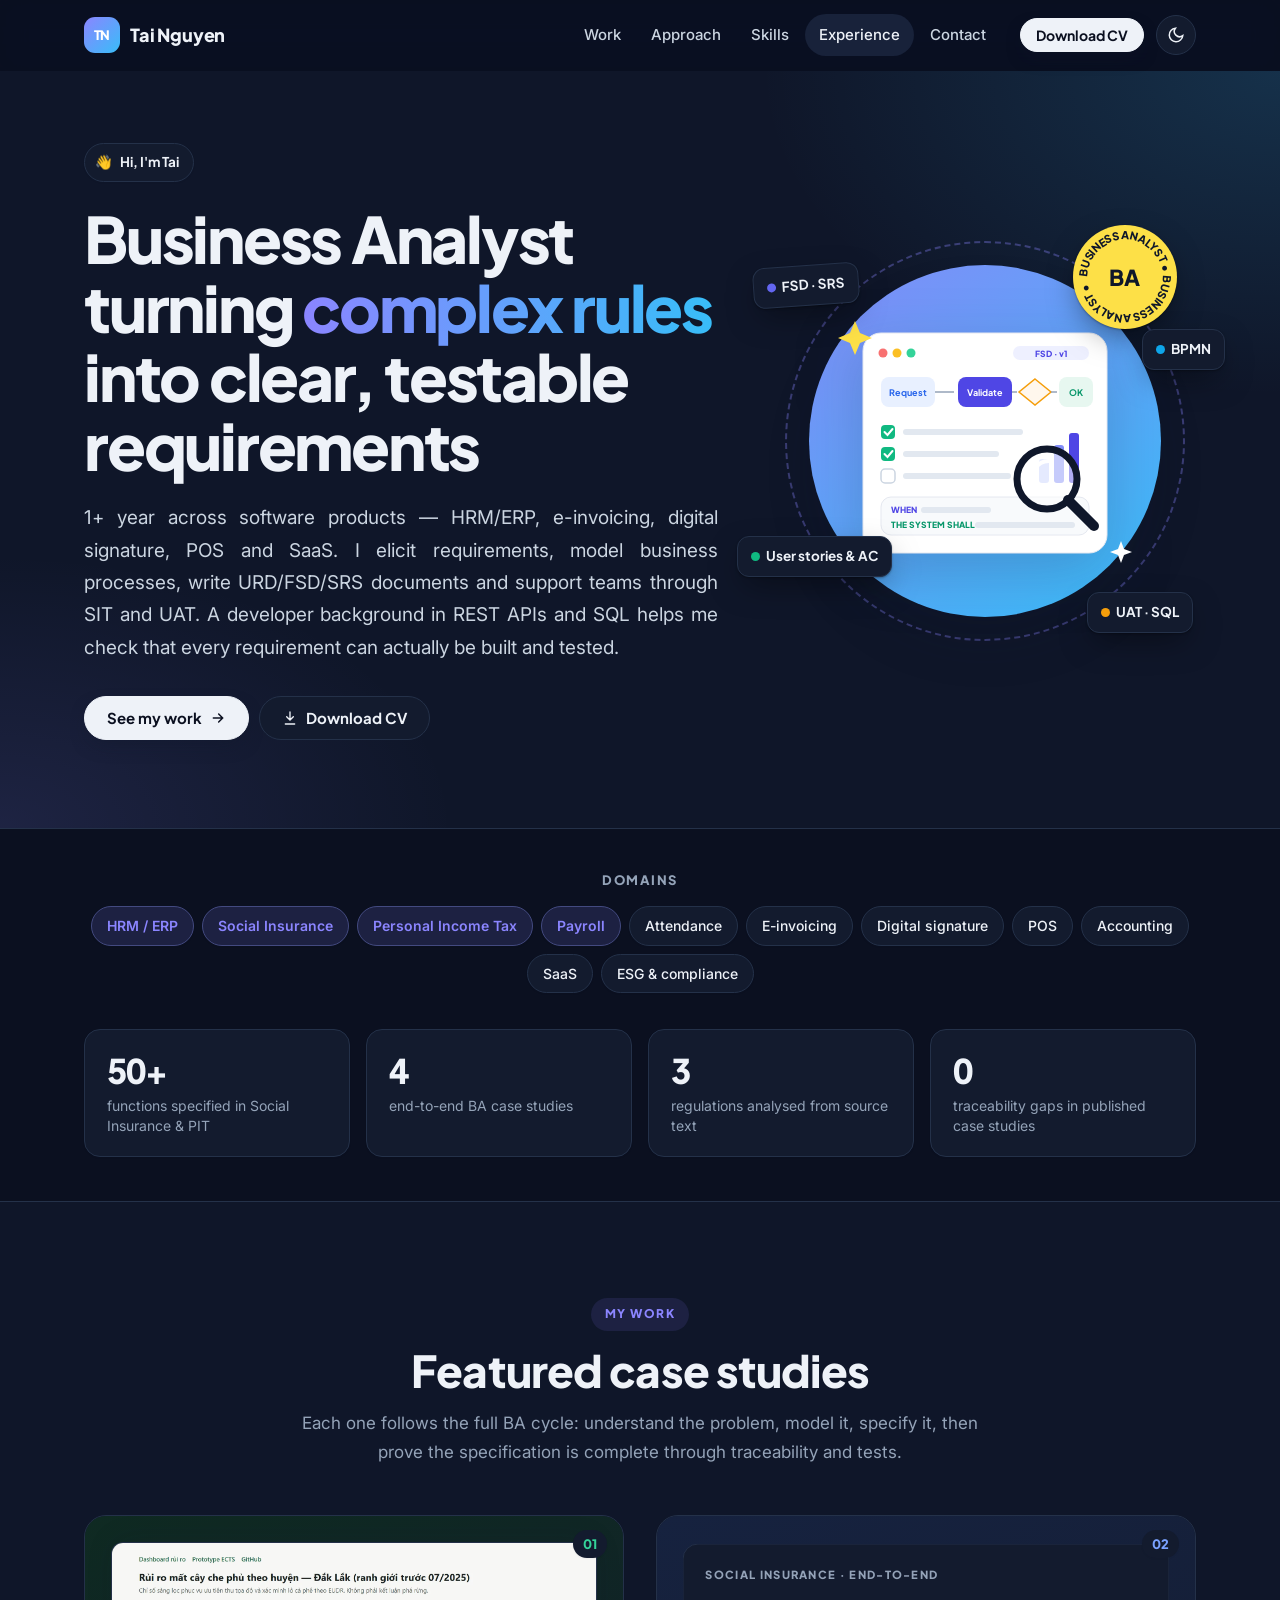
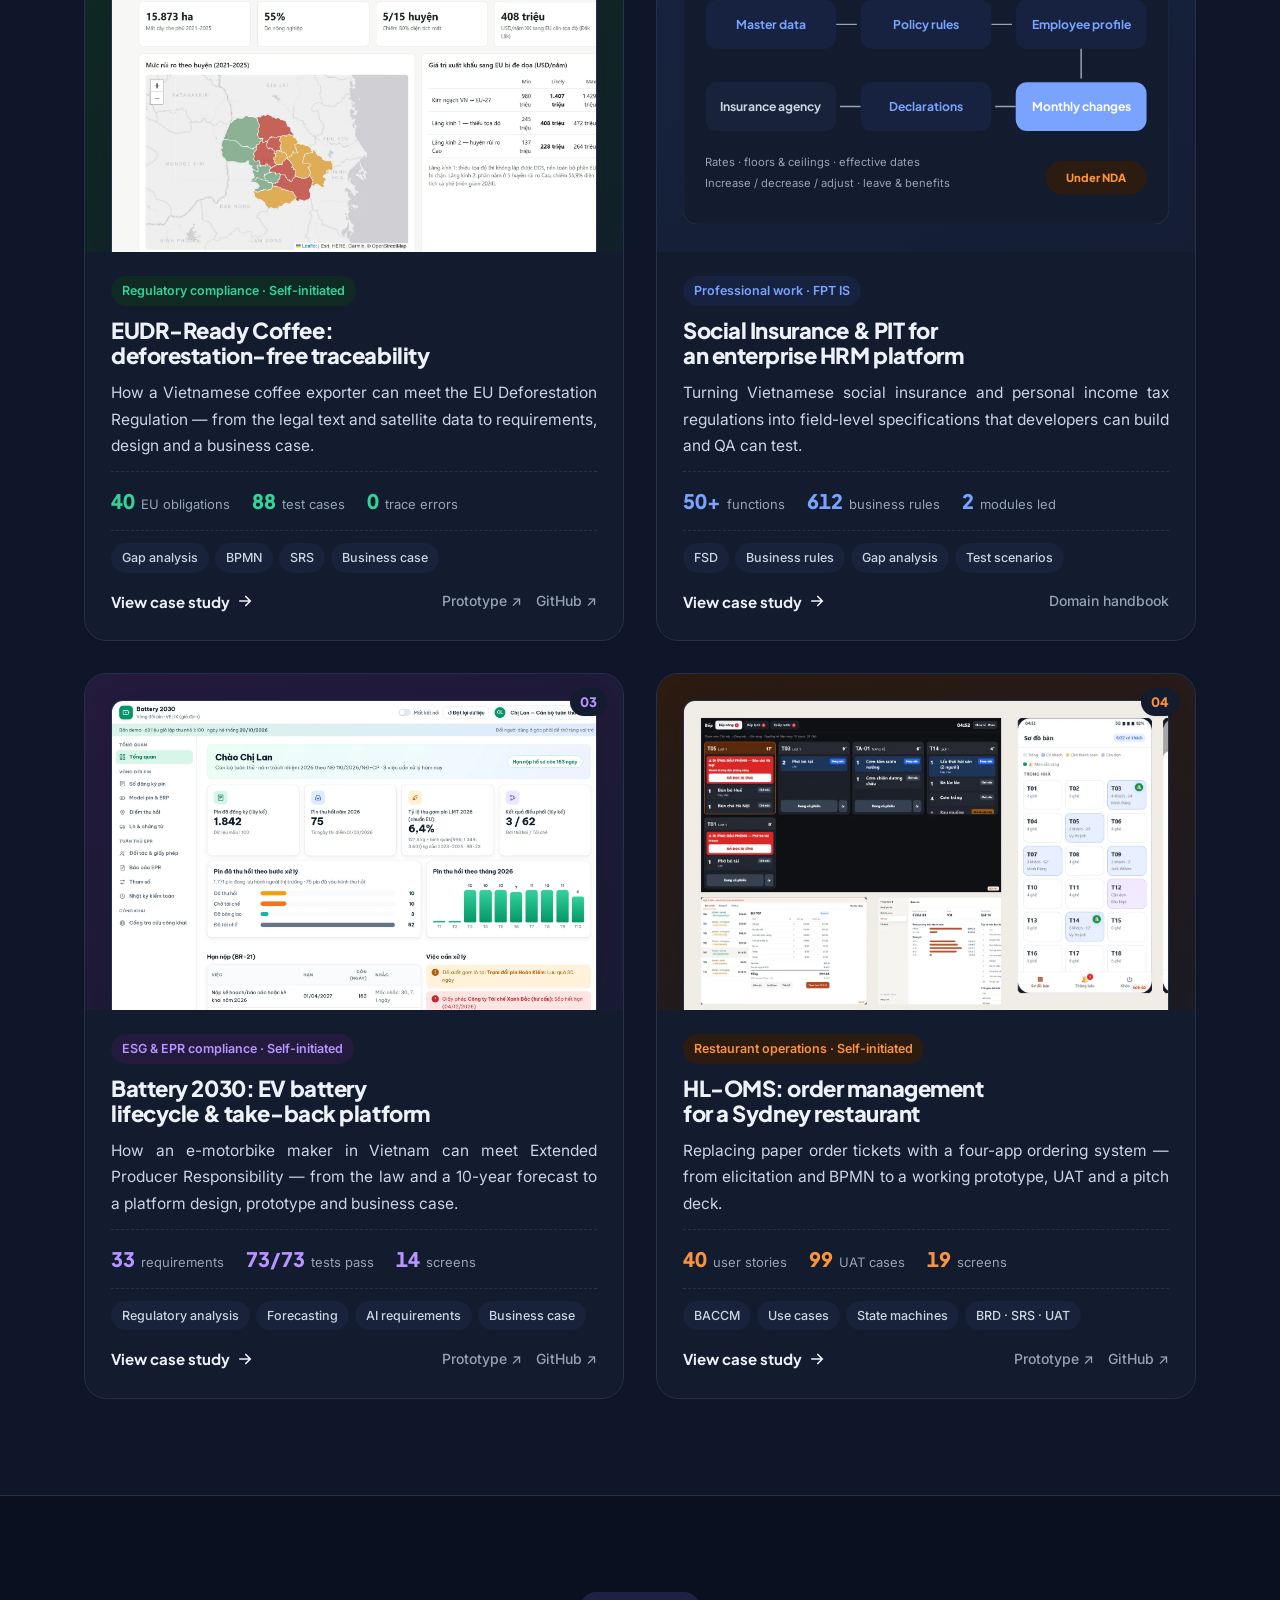
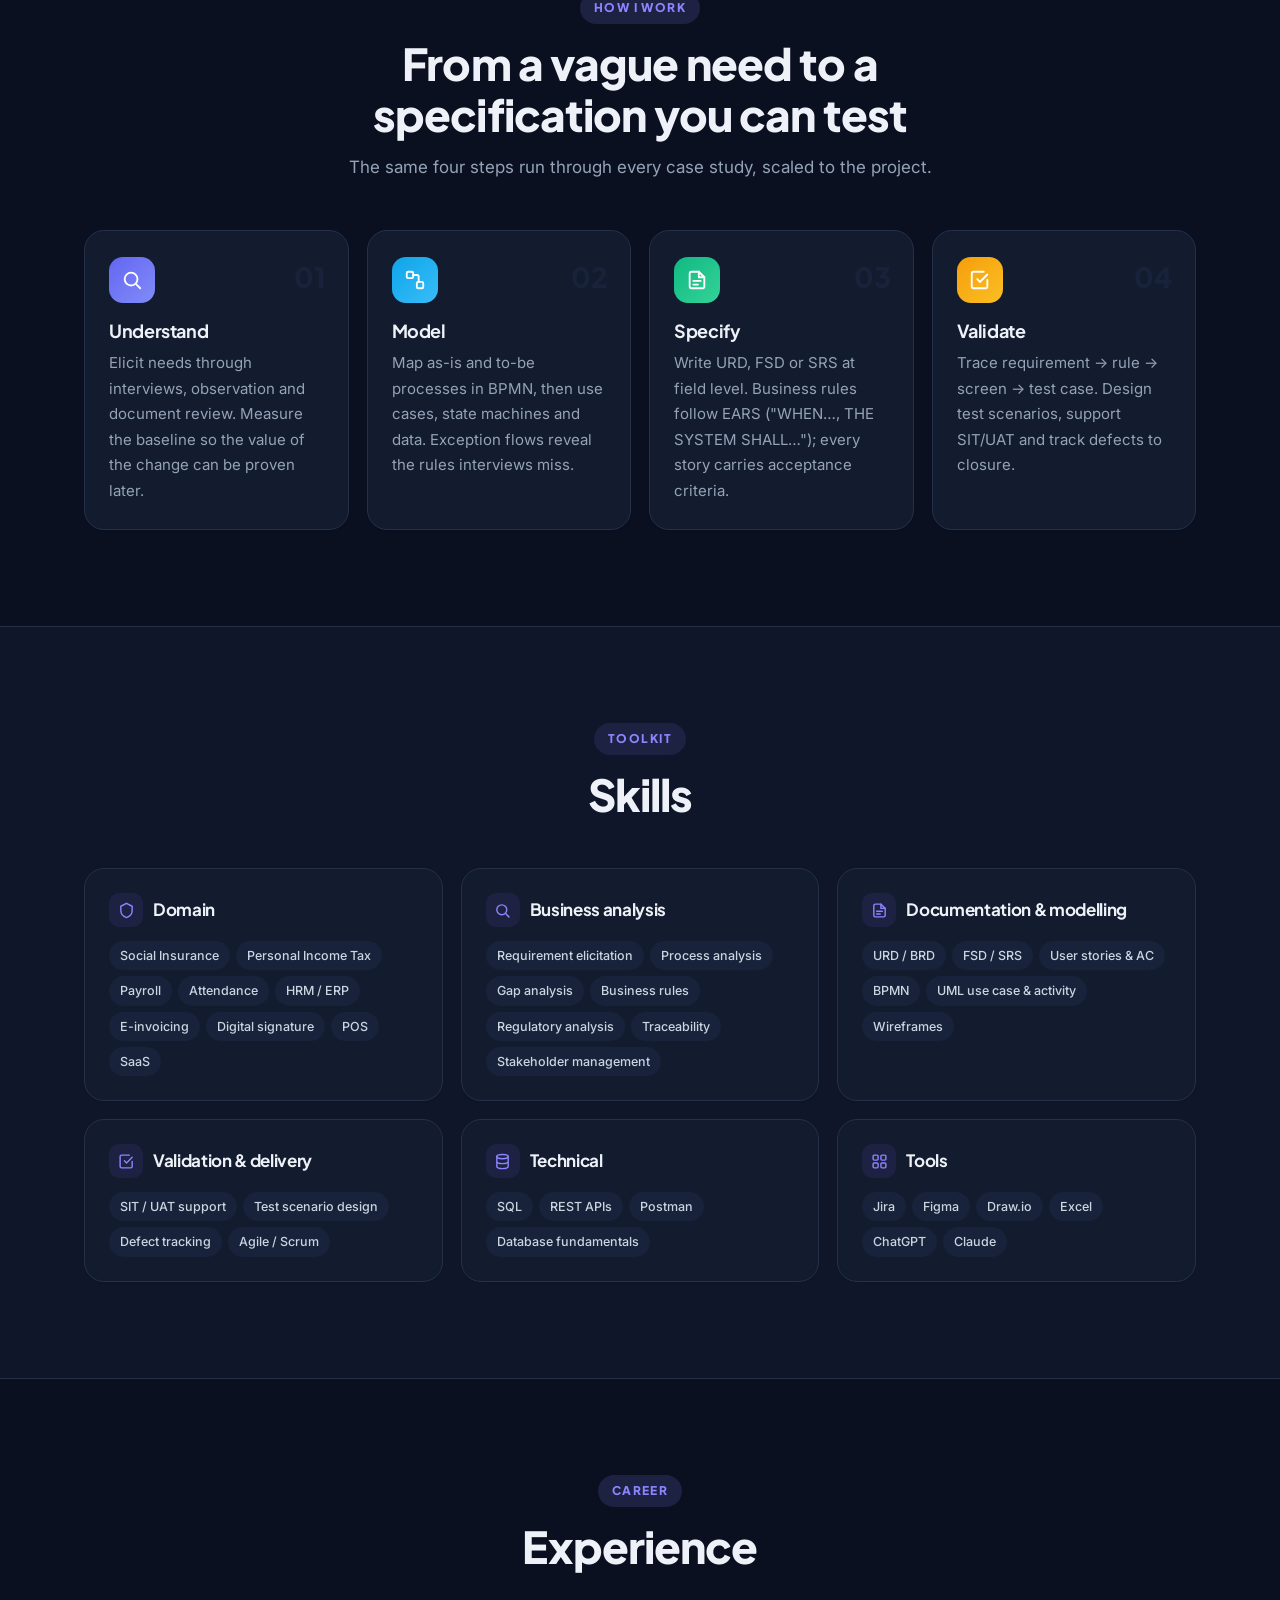
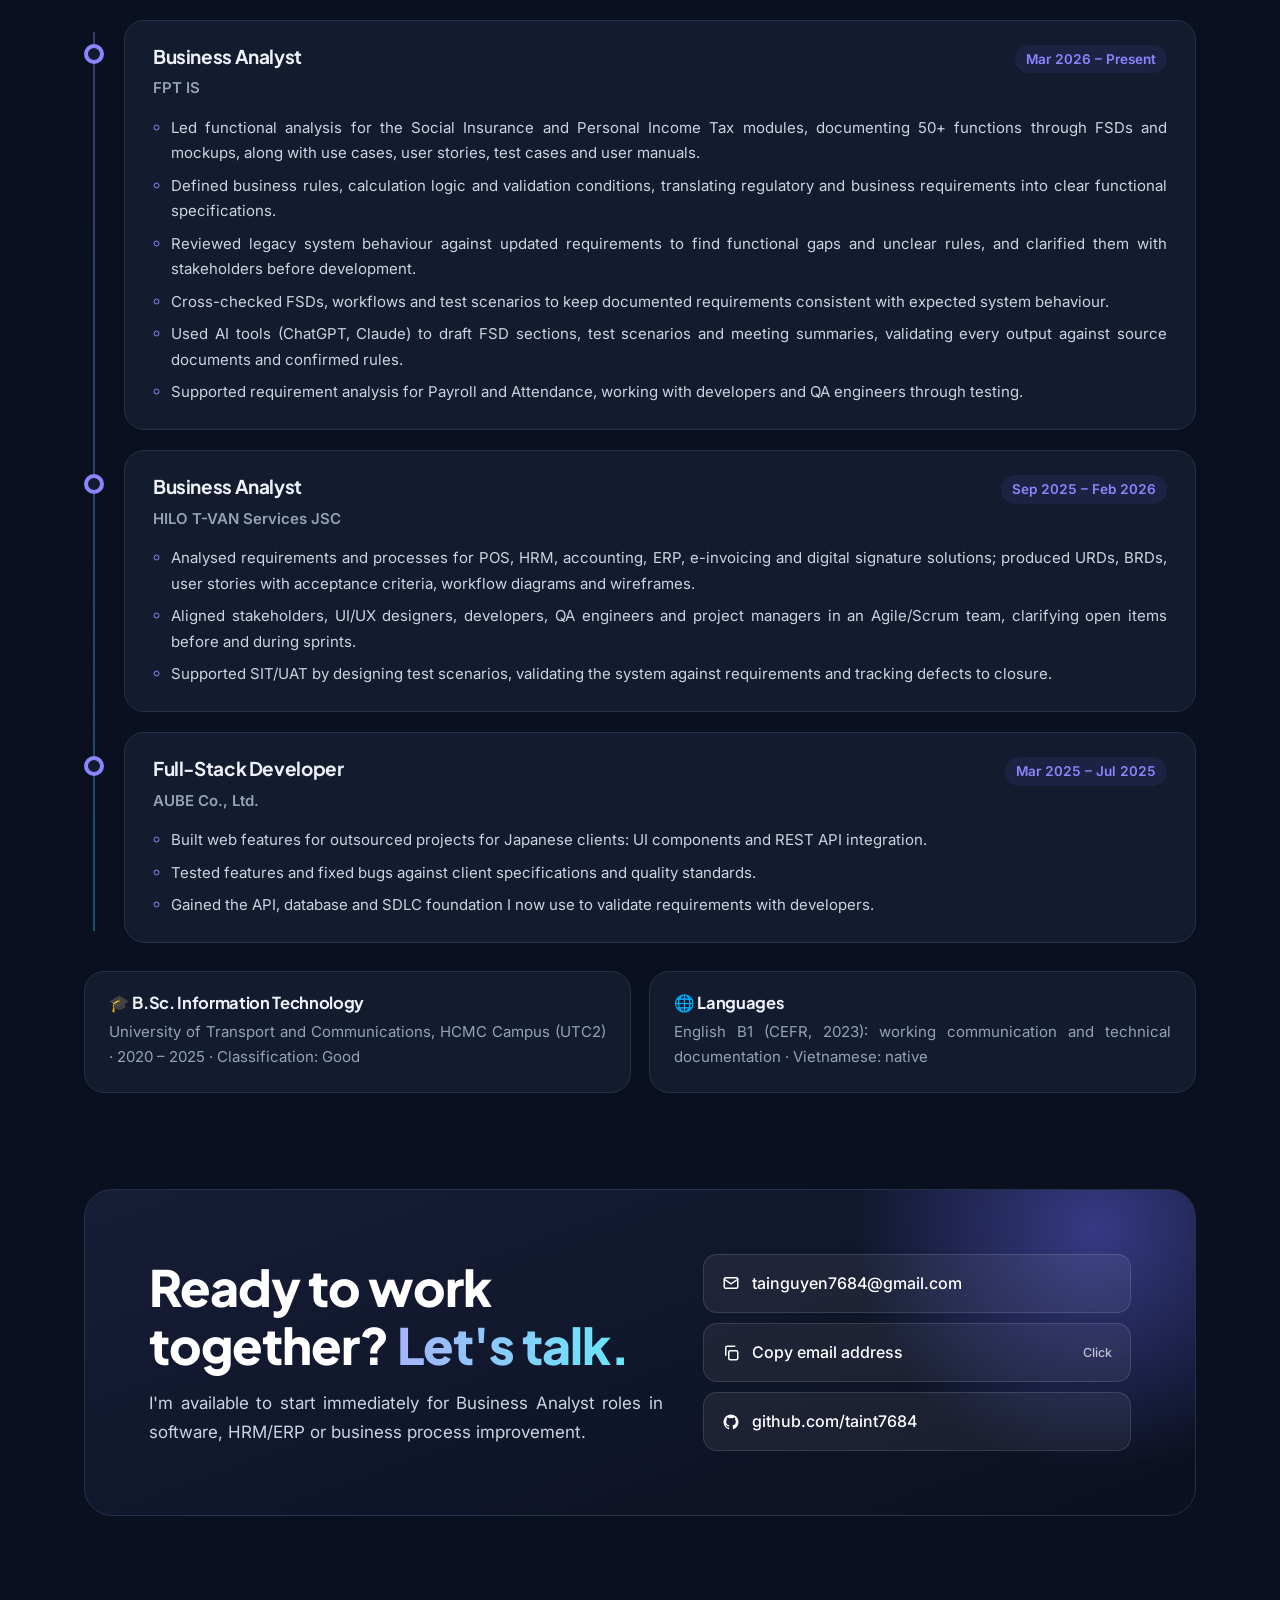
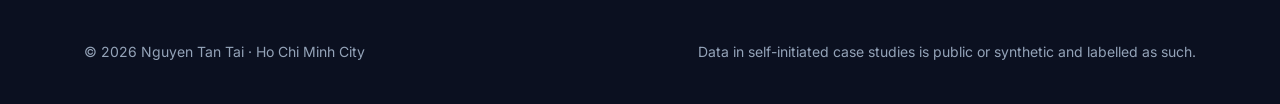
==== index.html @ 6f69112a "Mac dinh giao dien toi; huy hieu xoay bo chu HRM/ERP Co-Authored-By: Claude Opus 5.5 <noreply@anthro" ====
<!doctype html>
<html lang="en" data-theme="dark">
<head>
  <meta charset="utf-8">
  <meta name="viewport" content="width=device-width, initial-scale=1">
  <!-- EDIT: page title and description (shown in Google and link previews) -->
  <title>Nguyen Tan Tai — Business Analyst</title>
  <meta name="description" content="Business Analyst in HRM/ERP, e-invoicing, POS and SaaS. Case studies in requirements, process modelling, specifications and traceability.">
  <meta property="og:title" content="Nguyen Tan Tai — Business Analyst">
  <meta property="og:description" content="Case studies: EUDR coffee traceability, Social Insurance & PIT, EV battery EPR platform, restaurant ordering system.">
  <meta property="og:image" content="assets/img/eudr-cover.webp">
  <link rel="preconnect" href="https://fonts.googleapis.com">
  <link rel="preconnect" href="https://fonts.gstatic.com" crossorigin>
  <link rel="stylesheet" href="https://fonts.googleapis.com/css2?family=Inter:wght@400;500;600;700&family=Plus+Jakarta+Sans:wght@600;700;800&family=JetBrains+Mono:wght@500;600&display=swap">
  <link rel="stylesheet" href="assets/style.css">
  <link rel="icon" href="data:image/svg+xml,%3Csvg xmlns='http://www.w3.org/2000/svg' viewBox='0 0 32 32'%3E%3Crect width='32' height='32' rx='9' fill='%234f46e5'/%3E%3Ctext x='16' y='21' font-family='Arial' font-size='13' font-weight='700' fill='white' text-anchor='middle'%3ETN%3C/text%3E%3C/svg%3E">
  <script>try{var t=localStorage.getItem("theme");if(t)document.documentElement.setAttribute("data-theme",t)}catch(e){}</script>
</head>
<body>
<a class="skip" href="#main">Skip to content</a>

<header class="site-header">
  <nav class="container nav" aria-label="Main">
    <a class="brand" href="#top"><span class="brand-mark">TN</span><span>Tai Nguyen</span></a>
    <ul class="nav-links">
      <li><a href="#work">Work</a></li>
      <li><a href="#approach">Approach</a></li>
      <li><a href="#skills">Skills</a></li>
      <li><a href="#experience">Experience</a></li>
      <li><a href="#contact">Contact</a></li>
    </ul>
    <a class="btn btn-primary btn-sm nav-cta" href="assets/cv/Nguyen-Tan-Tai-CV.pdf" download>Download CV</a>
    <button class="icon-btn theme-btn" type="button" aria-label="Toggle dark mode">
      <svg class="sun" viewBox="0 0 24 24" fill="none" stroke="currentColor" stroke-width="2" stroke-linecap="round"><circle cx="12" cy="12" r="4"/><path d="M12 2v2M12 20v2M4.9 4.9l1.4 1.4M17.7 17.7l1.4 1.4M2 12h2M20 12h2M4.9 19.1l1.4-1.4M17.7 6.3l1.4-1.4"/></svg>
      <svg class="moon" viewBox="0 0 24 24" fill="none" stroke="currentColor" stroke-width="2" stroke-linecap="round"><path d="M21 12.8A9 9 0 1 1 11.2 3a7 7 0 0 0 9.8 9.8z"/></svg>
    </button>
    <button class="icon-btn menu-btn" type="button" aria-label="Open menu" aria-expanded="false">
      <svg viewBox="0 0 24 24" fill="none" stroke="currentColor" stroke-width="2" stroke-linecap="round"><path d="M4 7h16M4 12h16M4 17h16"/></svg>
    </button>
  </nav>
</header>

<main id="main">

<!-- =========================== HERO =========================== -->
<section class="hero" id="top">
  <div class="container hero-grid">
    <div>
      <span class="hello"><span class="wave" aria-hidden="true">👋</span> Hi, I'm Tai</span>
      <h1>Business Analyst turning <span class="hl">complex rules</span> into clear, testable requirements</h1>
      <!-- EDIT: short introduction -->
      <p class="lead">
        1+ year across software products — HRM/ERP, e-invoicing, digital signature, POS and SaaS. I elicit requirements,
        model business processes, write URD/FSD/SRS documents and support teams through SIT and UAT. A developer background
        in REST APIs and SQL helps me check that every requirement can actually be built and tested.
      </p>
      <div class="btn-row">
        <a class="btn btn-primary" href="#work">See my work
          <svg viewBox="0 0 24 24" fill="none" stroke="currentColor" stroke-width="2.2" stroke-linecap="round"><path d="M5 12h14M13 6l6 6-6 6"/></svg>
        </a>
        <!-- EDIT: put your CV PDF at assets/cv/Nguyen-Tan-Tai-CV.pdf -->
        <a class="btn" href="assets/cv/Nguyen-Tan-Tai-CV.pdf" download>
          <svg viewBox="0 0 24 24" fill="none" stroke="currentColor" stroke-width="2" stroke-linecap="round"><path d="M12 3v12M7 10l5 5 5-5M5 21h14"/></svg>
          Download CV
        </a>
      </div>
    </div>

    <!-- Illustration drawn in SVG (no photo) -->
    <div class="portrait" aria-hidden="true">
      <span class="ring"></span>
      <span class="blob"></span>
      <svg class="illu" viewBox="0 0 400 400" xmlns="http://www.w3.org/2000/svg" font-family="Plus Jakarta Sans, Inter, sans-serif">
        <!-- Spec document card -->
        <g transform="translate(78 92)">
          <rect width="244" height="220" rx="18" fill="#ffffff" stroke="#e5e8f0"/>
          <circle cx="20" cy="20" r="4.5" fill="#f87171"/><circle cx="34" cy="20" r="4.5" fill="#fbbf24"/><circle cx="48" cy="20" r="4.5" fill="#34d399"/>
          <rect x="150" y="13" width="76" height="14" rx="7" fill="#eef0ff"/>
          <text x="188" y="24" text-anchor="middle" font-size="8.5" font-weight="800" fill="#4f46e5">FSD · v1</text>
          <!-- mini process flow -->
          <rect x="18" y="44" width="54" height="30" rx="8" fill="#e8f0ff"/><text x="45" y="63" text-anchor="middle" font-size="9" font-weight="700" fill="#2563eb">Request</text>
          <rect x="95" y="44" width="54" height="30" rx="8" fill="#4f46e5"/><text x="122" y="63" text-anchor="middle" font-size="9" font-weight="700" fill="#fff">Validate</text>
          <path d="M172 46 l16 13 -16 13 -16 -13z" fill="#fff7ed" stroke="#f59e0b" stroke-width="1.5"/>
          <rect x="196" y="44" width="34" height="30" rx="8" fill="#e7f7f0"/><text x="213" y="63" text-anchor="middle" font-size="9" font-weight="700" fill="#059669">OK</text>
          <g stroke="#94a3b8" stroke-width="1.5" fill="none"><path d="M72 59h19M149 59h5M188 59h6"/></g>
          <!-- checklist -->
          <g font-size="9" font-weight="600" fill="#334155">
            <rect x="18" y="92" width="14" height="14" rx="4" fill="#10b981"/><path d="M21.5 99l3 3 5-6" stroke="#fff" stroke-width="2" fill="none" stroke-linecap="round"/>
            <rect x="40" y="96" width="120" height="6" rx="3" fill="#e2e8f0"/>
            <rect x="18" y="114" width="14" height="14" rx="4" fill="#10b981"/><path d="M21.5 121l3 3 5-6" stroke="#fff" stroke-width="2" fill="none" stroke-linecap="round"/>
            <rect x="40" y="118" width="96" height="6" rx="3" fill="#e2e8f0"/>
            <rect x="18" y="136" width="14" height="14" rx="4" fill="#fff" stroke="#cbd5e1" stroke-width="1.5"/>
            <rect x="40" y="140" width="108" height="6" rx="3" fill="#e2e8f0"/>
          </g>
          <!-- EARS rule strip -->
          <rect x="18" y="164" width="208" height="38" rx="10" fill="#f8fafc" stroke="#e5e8f0"/>
          <text x="28" y="180" font-size="8.5" font-weight="800" fill="#4f46e5">WHEN</text>
          <rect x="58" y="174" width="70" height="6" rx="3" fill="#e2e8f0"/>
          <text x="28" y="195" font-size="8.5" font-weight="800" fill="#059669">THE SYSTEM SHALL</text>
          <rect x="112" y="189" width="100" height="6" rx="3" fill="#e2e8f0"/>
          <!-- bar chart -->
          <g transform="translate(176 92)">
            <rect x="0" y="34" width="10" height="24" rx="3" fill="#c7d2fe"/>
            <rect x="15" y="20" width="10" height="38" rx="3" fill="#818cf8"/>
            <rect x="30" y="8" width="10" height="50" rx="3" fill="#4f46e5"/>
          </g>
        </g>
        <!-- magnifier over the card -->
        <g transform="translate(262 238)">
          <circle cx="0" cy="0" r="30" fill="rgba(255,255,255,.55)" stroke="#0f172a" stroke-width="7"/>
          <path d="M21 21l26 26" stroke="#0f172a" stroke-width="10" stroke-linecap="round"/>
          <path d="M-12 -10a16 16 0 0 1 14 -8" stroke="#fff" stroke-width="4" fill="none" stroke-linecap="round"/>
        </g>
        <!-- sparkles -->
        <path d="M70 80l5 12 12 5-12 5-5 12-5-12-12-5 12-5z" fill="#fde047"/>
        <path d="M336 300l3 8 8 3-8 3-3 8-3-8-8-3 8-3z" fill="#ffffff"/>
      </svg>
      <div class="badge-rotate">
        <span class="disc"></span>
        <svg viewBox="0 0 100 100"><defs><path id="circ" d="M50,50 m-36,0 a36,36 0 1,1 72,0 a36,36 0 1,1 -72,0"/></defs>
          <text font-family="Plus Jakarta Sans, sans-serif" font-size="10.5" font-weight="800" letter-spacing="2.2" fill="#0f172a"><textPath href="#circ" textLength="222" lengthAdjust="spacing">BUSINESS ANALYST • BUSINESS ANALYST •</textPath></text></svg>
        <b>BA</b>
      </div>
      <span class="chip-float c1"><span class="dot" style="background:#6366f1"></span>FSD · SRS</span>
      <span class="chip-float c2"><span class="dot" style="background:#0ea5e9"></span>BPMN</span>
      <span class="chip-float c3"><span class="dot" style="background:#10b981"></span>User stories &amp; AC</span>
      <span class="chip-float c4"><span class="dot" style="background:#f59e0b"></span>UAT · SQL</span>
    </div>
  </div>
</section>

<!-- =========================== DOMAINS + NUMBERS =========================== -->
<section class="domains-band" aria-label="Domains and numbers">
  <div class="container">
    <!-- EDIT: domains — class "core" highlights main domains -->
    <div class="domains-row">
      <h2>Domains</h2>
      <ul class="tags">
        <li class="tag core">HRM / ERP</li>
        <li class="tag core">Social Insurance</li>
        <li class="tag core">Personal Income Tax</li>
        <li class="tag core">Payroll</li>
        <li class="tag">Attendance</li>
        <li class="tag">E-invoicing</li>
        <li class="tag">Digital signature</li>
        <li class="tag">POS</li>
        <li class="tag">Accounting</li>
        <li class="tag">SaaS</li>
        <li class="tag">ESG &amp; compliance</li>
      </ul>
    </div>
    <!-- EDIT: headline numbers -->
    <div class="stats">
      <div class="stat reveal"><b>50+</b><span>functions specified in Social Insurance &amp; PIT</span></div>
      <div class="stat reveal"><b>4</b><span>end-to-end BA case studies</span></div>
      <div class="stat reveal"><b>3</b><span>regulations analysed from source text</span></div>
      <div class="stat reveal"><b>0</b><span>traceability gaps in published case studies</span></div>
    </div>
  </div>
</section>

<!-- =========================== WORK =========================== -->
<section class="band" id="work">
  <div class="container">
    <div class="section-head center">
      <span class="pill-label">My work</span>
      <h2>Featured case studies</h2>
      <p>Each one follows the full BA cycle: understand the problem, model it, specify it, then prove the specification is complete through traceability and tests.</p>
    </div>

    <div class="work-grid">

      <!-- ---------- 01 EUDR ---------- -->
      <article class="work-card theme-green reveal">
        <a class="work-media" href="projects/eudr-coffee.html" aria-label="EUDR-Ready Coffee case study">
          <img src="assets/img/eudr-cover.webp" alt="District risk dashboard for EUDR coffee traceability" width="1800" height="1069" loading="lazy">
          <span class="work-no">01</span>
        </a>
        <div class="work-body">
          <span class="tone-badge">Regulatory compliance · Self-initiated</span>
          <h3><a href="projects/eudr-coffee.html">EUDR-Ready Coffee: deforestation-free traceability</a></h3>
          <p>How a Vietnamese coffee exporter can meet the EU Deforestation Regulation — from the legal text and satellite data to requirements, design and a business case.</p>
          <div class="work-metrics">
            <div><b>40</b><span>EU obligations</span></div>
            <div><b>88</b><span>test cases</span></div>
            <div><b>0</b><span>trace errors</span></div>
          </div>
          <ul class="tags"><li class="tag">Gap analysis</li><li class="tag">BPMN</li><li class="tag">SRS</li><li class="tag">Business case</li></ul>
          <div class="work-foot">
            <a class="link-arrow" href="projects/eudr-coffee.html">View case study <svg viewBox="0 0 24 24" fill="none" stroke="currentColor" stroke-width="2.2" stroke-linecap="round"><path d="M5 12h14M13 6l6 6-6 6"/></svg></a>
            <span class="mini-links"><a href="https://taint7684.github.io/eudr-coffee-ba/prototype/" target="_blank" rel="noopener">Prototype ↗</a><a href="https://github.com/taint7684/eudr-coffee-ba" target="_blank" rel="noopener">GitHub ↗</a></span>
          </div>
        </div>
      </article>

      <!-- ---------- 02 Social Insurance ---------- -->
      <article class="work-card theme-blue reveal">
        <a class="work-media" href="projects/social-insurance.html" aria-label="Social Insurance and PIT case study">
          <div class="nda-visual" aria-hidden="true">
            <svg viewBox="0 0 520 300" xmlns="http://www.w3.org/2000/svg" font-family="Plus Jakarta Sans, Inter, sans-serif">
              <rect x="0" y="0" width="520" height="300" rx="16" fill="var(--surface)" stroke="var(--line)"/>
              <text x="24" y="38" font-size="12" font-weight="800" fill="var(--muted)" letter-spacing="1.4">SOCIAL INSURANCE · END-TO-END</text>
              <g font-size="13" font-weight="700">
                <rect x="24" y="60" width="140" height="52" rx="12" fill="var(--blue-soft)"/><text x="94" y="91" text-anchor="middle" fill="var(--blue)">Master data</text>
                <rect x="190" y="60" width="140" height="52" rx="12" fill="var(--blue-soft)"/><text x="260" y="91" text-anchor="middle" fill="var(--blue)">Policy rules</text>
                <rect x="356" y="60" width="140" height="52" rx="12" fill="var(--blue-soft)"/><text x="426" y="91" text-anchor="middle" fill="var(--blue)">Employee profile</text>
                <rect x="356" y="148" width="140" height="52" rx="12" fill="var(--blue)"/><text x="426" y="179" text-anchor="middle" fill="#fff">Monthly changes</text>
                <rect x="190" y="148" width="140" height="52" rx="12" fill="var(--blue-soft)"/><text x="260" y="179" text-anchor="middle" fill="var(--blue)">Declarations</text>
                <rect x="24" y="148" width="140" height="52" rx="12" fill="var(--sunk)"/><text x="94" y="179" text-anchor="middle" fill="var(--ink-2)">Insurance agency</text>
              </g>
              <g stroke="var(--muted)" stroke-width="1.6" fill="none"><path d="M164 86h22M330 86h22M426 112v32M356 174h-22M190 174h-22"/></g>
              <g font-size="12" fill="var(--muted)" font-family="Inter, sans-serif">
                <text x="24" y="238">Rates · floors &amp; ceilings · effective dates</text>
                <text x="24" y="260">Increase / decrease / adjust · leave &amp; benefits</text>
              </g>
              <rect x="388" y="232" width="108" height="36" rx="18" fill="var(--amber-soft)"/>
              <text x="442" y="255" text-anchor="middle" font-size="12" font-weight="800" fill="var(--amber)">Under NDA</text>
            </svg>
          </div>
          <span class="work-no">02</span>
        </a>
        <div class="work-body">
          <span class="tone-badge">Professional work · FPT IS</span>
          <h3><a href="projects/social-insurance.html">Social Insurance &amp; PIT for an enterprise HRM platform</a></h3>
          <p>Turning Vietnamese social insurance and personal income tax regulations into field-level specifications that developers can build and QA can test.</p>
          <div class="work-metrics">
            <div><b>50+</b><span>functions</span></div>
            <div><b>612</b><span>business rules</span></div>
            <div><b>2</b><span>modules led</span></div>
          </div>
          <ul class="tags"><li class="tag">FSD</li><li class="tag">Business rules</li><li class="tag">Gap analysis</li><li class="tag">Test scenarios</li></ul>
          <div class="work-foot">
            <a class="link-arrow" href="projects/social-insurance.html">View case study <svg viewBox="0 0 24 24" fill="none" stroke="currentColor" stroke-width="2.2" stroke-linecap="round"><path d="M5 12h14M13 6l6 6-6 6"/></svg></a>
            <span class="mini-links"><a href="projects/sim-handbook.html">Domain handbook</a></span>
          </div>
        </div>
      </article>

      <!-- ---------- 03 Battery 2030 ---------- -->
      <article class="work-card theme-violet reveal">
        <a class="work-media" href="projects/battery-2030.html" aria-label="Battery 2030 case study">
          <img src="assets/img/battery-scr-overview.webp" alt="Battery 2030 prototype: compliance overview dashboard" width="1800" height="1138" loading="lazy">
          <span class="work-no">03</span>
        </a>
        <div class="work-body">
          <span class="tone-badge">ESG &amp; EPR compliance · Self-initiated</span>
          <h3><a href="projects/battery-2030.html">Battery 2030: EV battery lifecycle &amp; take-back platform</a></h3>
          <p>How an e-motorbike maker in Vietnam can meet Extended Producer Responsibility — from the law and a 10-year forecast to a platform design, prototype and business case.</p>
          <div class="work-metrics">
            <div><b>33</b><span>requirements</span></div>
            <div><b>73/73</b><span>tests pass</span></div>
            <div><b>14</b><span>screens</span></div>
          </div>
          <ul class="tags"><li class="tag">Regulatory analysis</li><li class="tag">Forecasting</li><li class="tag">AI requirements</li><li class="tag">Business case</li></ul>
          <div class="work-foot">
            <a class="link-arrow" href="projects/battery-2030.html">View case study <svg viewBox="0 0 24 24" fill="none" stroke="currentColor" stroke-width="2.2" stroke-linecap="round"><path d="M5 12h14M13 6l6 6-6 6"/></svg></a>
            <span class="mini-links"><a href="https://taint7684.github.io/battery-2030-ba/prototype/" target="_blank" rel="noopener">Prototype ↗</a><a href="https://github.com/taint7684/battery-2030-ba" target="_blank" rel="noopener">GitHub ↗</a></span>
          </div>
        </div>
      </article>

      <!-- ---------- 04 HL-OMS ---------- -->
      <article class="work-card theme-amber reveal">
        <a class="work-media" href="projects/hl-oms.html" aria-label="HL-OMS case study">
          <img src="assets/img/hloms-cover.webp" alt="HL-OMS prototype: kitchen display, table map and checkout" width="1800" height="884" loading="lazy">
          <span class="work-no">04</span>
        </a>
        <div class="work-body">
          <span class="tone-badge">Restaurant operations · Self-initiated</span>
          <h3><a href="projects/hl-oms.html">HL-OMS: order management for a Sydney restaurant</a></h3>
          <p>Replacing paper order tickets with a four-app ordering system — from elicitation and BPMN to a working prototype, UAT and a pitch deck.</p>
          <div class="work-metrics">
            <div><b>40</b><span>user stories</span></div>
            <div><b>99</b><span>UAT cases</span></div>
            <div><b>19</b><span>screens</span></div>
          </div>
          <ul class="tags"><li class="tag">BACCM</li><li class="tag">Use cases</li><li class="tag">State machines</li><li class="tag">BRD · SRS · UAT</li></ul>
          <div class="work-foot">
            <a class="link-arrow" href="projects/hl-oms.html">View case study <svg viewBox="0 0 24 24" fill="none" stroke="currentColor" stroke-width="2.2" stroke-linecap="round"><path d="M5 12h14M13 6l6 6-6 6"/></svg></a>
            <span class="mini-links"><a href="https://taint7684.github.io/hl-oms-ba/07_UIUX/prototype/" target="_blank" rel="noopener">Prototype ↗</a><a href="https://github.com/taint7684/hl-oms-ba" target="_blank" rel="noopener">GitHub ↗</a></span>
          </div>
        </div>
      </article>

    </div>
  </div>
</section>

<!-- =========================== APPROACH =========================== -->
<section id="approach">
  <div class="container">
    <div class="section-head center">
      <span class="pill-label">How I work</span>
      <h2>From a vague need to a specification you can test</h2>
      <p>The same four steps run through every case study, scaled to the project.</p>
    </div>
    <ol class="process">
      <li class="reveal">
        <span class="ico"><svg viewBox="0 0 24 24" fill="none" stroke="currentColor" stroke-width="2" stroke-linecap="round"><circle cx="11" cy="11" r="7"/><path d="M21 21l-4.3-4.3"/></svg></span>
        <h3>Understand</h3>
        <p>Elicit needs through interviews, observation and document review. Measure the baseline so the value of the change can be proven later.</p>
      </li>
      <li class="reveal">
        <span class="ico"><svg viewBox="0 0 24 24" fill="none" stroke="currentColor" stroke-width="2" stroke-linecap="round"><rect x="3" y="3" width="7" height="7" rx="1.5"/><rect x="14" y="14" width="7" height="7" rx="1.5"/><path d="M10 6.5h4a2 2 0 0 1 2 2V14"/></svg></span>
        <h3>Model</h3>
        <p>Map as-is and to-be processes in BPMN, then use cases, state machines and data. Exception flows reveal the rules interviews miss.</p>
      </li>
      <li class="reveal">
        <span class="ico"><svg viewBox="0 0 24 24" fill="none" stroke="currentColor" stroke-width="2" stroke-linecap="round"><path d="M14 3H6a2 2 0 0 0-2 2v14a2 2 0 0 0 2 2h12a2 2 0 0 0 2-2V9z"/><path d="M14 3v6h6M8 13h8M8 17h5"/></svg></span>
        <h3>Specify</h3>
        <p>Write URD, FSD or SRS at field level. Business rules follow EARS ("WHEN…, THE SYSTEM SHALL…"); every story carries acceptance criteria.</p>
      </li>
      <li class="reveal">
        <span class="ico"><svg viewBox="0 0 24 24" fill="none" stroke="currentColor" stroke-width="2" stroke-linecap="round"><path d="M9 11l3 3 8-8"/><path d="M20 12v7a2 2 0 0 1-2 2H5a2 2 0 0 1-2-2V5a2 2 0 0 1 2-2h11"/></svg></span>
        <h3>Validate</h3>
        <p>Trace requirement → rule → screen → test case. Design test scenarios, support SIT/UAT and track defects to closure.</p>
      </li>
    </ol>
  </div>
</section>

<!-- =========================== SKILLS =========================== -->
<section class="band" id="skills">
  <div class="container">
    <div class="section-head center">
      <span class="pill-label">Toolkit</span>
      <h2>Skills</h2>
    </div>
    <div class="skills">
      <div class="skill reveal">
        <h3><span class="ico"><svg viewBox="0 0 24 24" fill="none" stroke="currentColor" stroke-width="2" stroke-linecap="round"><path d="M12 2l8 4v6c0 5-3.5 8.5-8 10-4.5-1.5-8-5-8-10V6z"/></svg></span>Domain</h3>
        <ul class="tags">
          <li class="tag">Social Insurance</li><li class="tag">Personal Income Tax</li><li class="tag">Payroll</li><li class="tag">Attendance</li><li class="tag">HRM / ERP</li><li class="tag">E-invoicing</li><li class="tag">Digital signature</li><li class="tag">POS</li><li class="tag">SaaS</li>
        </ul>
      </div>
      <div class="skill reveal">
        <h3><span class="ico"><svg viewBox="0 0 24 24" fill="none" stroke="currentColor" stroke-width="2" stroke-linecap="round"><circle cx="11" cy="11" r="7"/><path d="M21 21l-4.3-4.3"/></svg></span>Business analysis</h3>
        <ul class="tags">
          <li class="tag">Requirement elicitation</li><li class="tag">Process analysis</li><li class="tag">Gap analysis</li><li class="tag">Business rules</li><li class="tag">Regulatory analysis</li><li class="tag">Traceability</li><li class="tag">Stakeholder management</li>
        </ul>
      </div>
      <div class="skill reveal">
        <h3><span class="ico"><svg viewBox="0 0 24 24" fill="none" stroke="currentColor" stroke-width="2" stroke-linecap="round"><path d="M14 3H6a2 2 0 0 0-2 2v14a2 2 0 0 0 2 2h12a2 2 0 0 0 2-2V9z"/><path d="M14 3v6h6M8 13h8M8 17h5"/></svg></span>Documentation &amp; modelling</h3>
        <ul class="tags">
          <li class="tag">URD / BRD</li><li class="tag">FSD / SRS</li><li class="tag">User stories &amp; AC</li><li class="tag">BPMN</li><li class="tag">UML use case &amp; activity</li><li class="tag">Wireframes</li>
        </ul>
      </div>
      <div class="skill reveal">
        <h3><span class="ico"><svg viewBox="0 0 24 24" fill="none" stroke="currentColor" stroke-width="2" stroke-linecap="round"><path d="M9 11l3 3 8-8"/><path d="M20 12v7a2 2 0 0 1-2 2H5a2 2 0 0 1-2-2V5a2 2 0 0 1 2-2h11"/></svg></span>Validation &amp; delivery</h3>
        <ul class="tags">
          <li class="tag">SIT / UAT support</li><li class="tag">Test scenario design</li><li class="tag">Defect tracking</li><li class="tag">Agile / Scrum</li>
        </ul>
      </div>
      <div class="skill reveal">
        <h3><span class="ico"><svg viewBox="0 0 24 24" fill="none" stroke="currentColor" stroke-width="2" stroke-linecap="round"><ellipse cx="12" cy="5" rx="8" ry="3"/><path d="M4 5v14c0 1.7 3.6 3 8 3s8-1.3 8-3V5M4 12c0 1.7 3.6 3 8 3s8-1.3 8-3"/></svg></span>Technical</h3>
        <ul class="tags">
          <li class="tag">SQL</li><li class="tag">REST APIs</li><li class="tag">Postman</li><li class="tag">Database fundamentals</li>
        </ul>
      </div>
      <div class="skill reveal">
        <h3><span class="ico"><svg viewBox="0 0 24 24" fill="none" stroke="currentColor" stroke-width="2" stroke-linecap="round"><rect x="3" y="3" width="7" height="7" rx="1.5"/><rect x="14" y="3" width="7" height="7" rx="1.5"/><rect x="3" y="14" width="7" height="7" rx="1.5"/><rect x="14" y="14" width="7" height="7" rx="1.5"/></svg></span>Tools</h3>
        <ul class="tags">
          <li class="tag">Jira</li><li class="tag">Figma</li><li class="tag">Draw.io</li><li class="tag">Excel</li><li class="tag">ChatGPT</li><li class="tag">Claude</li>
        </ul>
      </div>
    </div>
  </div>
</section>

<!-- =========================== EXPERIENCE =========================== -->
<section id="experience">
  <div class="container">
    <div class="section-head center">
      <span class="pill-label">Career</span>
      <h2>Experience</h2>
    </div>

    <ol class="timeline">
      <li class="job reveal">
        <div class="job-card">
          <div class="job-head"><h3>Business Analyst</h3><time>Mar 2026 – Present</time></div>
          <div class="company">FPT IS</div>
          <ul>
            <li>Led functional analysis for the Social Insurance and Personal Income Tax modules, documenting 50+ functions through FSDs and mockups, along with use cases, user stories, test cases and user manuals.</li>
            <li>Defined business rules, calculation logic and validation conditions, translating regulatory and business requirements into clear functional specifications.</li>
            <li>Reviewed legacy system behaviour against updated requirements to find functional gaps and unclear rules, and clarified them with stakeholders before development.</li>
            <li>Cross-checked FSDs, workflows and test scenarios to keep documented requirements consistent with expected system behaviour.</li>
            <li>Used AI tools (ChatGPT, Claude) to draft FSD sections, test scenarios and meeting summaries, validating every output against source documents and confirmed rules.</li>
            <li>Supported requirement analysis for Payroll and Attendance, working with developers and QA engineers through testing.</li>
          </ul>
        </div>
      </li>
      <li class="job reveal">
        <div class="job-card">
          <div class="job-head"><h3>Business Analyst</h3><time>Sep 2025 – Feb 2026</time></div>
          <div class="company">HILO T-VAN Services JSC</div>
          <ul>
            <li>Analysed requirements and processes for POS, HRM, accounting, ERP, e-invoicing and digital signature solutions; produced URDs, BRDs, user stories with acceptance criteria, workflow diagrams and wireframes.</li>
            <li>Aligned stakeholders, UI/UX designers, developers, QA engineers and project managers in an Agile/Scrum team, clarifying open items before and during sprints.</li>
            <li>Supported SIT/UAT by designing test scenarios, validating the system against requirements and tracking defects to closure.</li>
          </ul>
        </div>
      </li>
      <li class="job reveal">
        <div class="job-card">
          <div class="job-head"><h3>Full-Stack Developer</h3><time>Mar 2025 – Jul 2025</time></div>
          <div class="company">AUBE Co., Ltd.</div>
          <ul>
            <li>Built web features for outsourced projects for Japanese clients: UI components and REST API integration.</li>
            <li>Tested features and fixed bugs against client specifications and quality standards.</li>
            <li>Gained the API, database and SDLC foundation I now use to validate requirements with developers.</li>
          </ul>
        </div>
      </li>
    </ol>

    <div class="edu">
      <div class="reveal">
        <h3>🎓 B.Sc. Information Technology</h3>
        <p>University of Transport and Communications, HCMC Campus (UTC2) · 2020 – 2025 · Classification: Good</p>
      </div>
      <div class="reveal">
        <h3>🌐 Languages</h3>
        <p>English B1 (CEFR, 2023): working communication and technical documentation · Vietnamese: native</p>
      </div>
    </div>
  </div>
</section>

<!-- =========================== CONTACT =========================== -->
<section id="contact" style="padding-top:0">
  <div class="container">
    <div class="contact-card reveal">
      <div>
        <h2>Ready to work together? <span>Let's talk.</span></h2>
        <p>I'm available to start immediately for Business Analyst roles in software, HRM/ERP or business process improvement.</p>
      </div>
      <ul class="contact-list">
        <!-- EDIT: contact details -->
        <li><a href="mailto:tainguyen7684@gmail.com">
          <svg viewBox="0 0 24 24" fill="none" stroke="currentColor" stroke-width="2" stroke-linecap="round"><rect x="3" y="5" width="18" height="14" rx="2"/><path d="M3 7l9 6 9-6"/></svg>
          tainguyen7684@gmail.com</a></li>
        <li><button type="button" data-copy="tainguyen7684@gmail.com">
          <svg viewBox="0 0 24 24" fill="none" stroke="currentColor" stroke-width="2" stroke-linecap="round"><rect x="9" y="9" width="12" height="12" rx="2"/><path d="M5 15V5a2 2 0 0 1 2-2h10"/></svg>
          Copy email address<span class="hint">Click</span></button></li>
        <li><a href="https://github.com/taint7684" target="_blank" rel="noopener">
          <svg viewBox="0 0 24 24" fill="currentColor"><path d="M12 2a10 10 0 0 0-3.2 19.5c.5.1.7-.2.7-.5v-1.7c-2.8.6-3.4-1.3-3.4-1.3-.5-1.2-1.1-1.5-1.1-1.5-.9-.6.1-.6.1-.6 1 .1 1.5 1 1.5 1 .9 1.6 2.4 1.1 3 .9.1-.7.4-1.1.6-1.4-2.2-.3-4.6-1.1-4.6-5a3.9 3.9 0 0 1 1-2.7c-.1-.3-.4-1.3.1-2.7 0 0 .8-.3 2.8 1a9.6 9.6 0 0 1 5 0c1.9-1.3 2.8-1 2.8-1 .5 1.4.2 2.4.1 2.7a3.9 3.9 0 0 1 1 2.7c0 3.9-2.3 4.7-4.6 5 .4.3.7.9.7 1.9V21c0 .3.2.6.7.5A10 10 0 0 0 12 2z"/></svg>
          github.com/taint7684</a></li>
        <!-- EDIT: uncomment and fill in your LinkedIn URL
        <li><a href="https://www.linkedin.com/in/YOUR-PROFILE" target="_blank" rel="noopener">
          <svg viewBox="0 0 24 24" fill="currentColor"><path d="M4.98 3.5a2.5 2.5 0 1 1 0 5 2.5 2.5 0 0 1 0-5zM3 9.5h4V21H3zM10 9.5h3.8v1.6h.1c.5-1 1.8-2 3.8-2 4 0 4.8 2.6 4.8 6V21h-4v-5.2c0-1.2 0-2.9-1.8-2.9s-2 1.4-2 2.8V21h-4z"/></svg>
          LinkedIn</a></li>
        -->
        <!-- EDIT: phone is hidden on purpose (public pages get scraped). Uncomment to show it.
        <li><a href="tel:+84971052216">
          <svg viewBox="0 0 24 24" fill="none" stroke="currentColor" stroke-width="2" stroke-linecap="round"><path d="M22 16.9v3a2 2 0 0 1-2.2 2 19.8 19.8 0 0 1-8.6-3.1 19.5 19.5 0 0 1-6-6A19.8 19.8 0 0 1 2.1 4.2 2 2 0 0 1 4.1 2h3a2 2 0 0 1 2 1.7c.1.9.4 1.8.7 2.7a2 2 0 0 1-.5 2.1L8 9.8a16 16 0 0 0 6 6l1.3-1.3a2 2 0 0 1 2.1-.4c.9.3 1.8.6 2.7.7a2 2 0 0 1 1.7 2z"/></svg>
          +84 971 052 216</a></li>
        -->
      </ul>
    </div>
  </div>
</section>

</main>

<footer class="site-footer">
  <div class="container">
    <span>© <span data-year>2026</span> Nguyen Tan Tai · Ho Chi Minh City</span>
    <span>Data in self-initiated case studies is public or synthetic and labelled as such.</span>
  </div>
</footer>

<script src="assets/main.js"></script>
</body>
</html>
---- assets/style.css ----
/* =========================================================
   Portfolio — Nguyen Tan Tai
   Tokens first, then components. Content lives in the .html files.
   ========================================================= */

:root {
  --bg: #ffffff;
  --bg-soft: #f6f7fb;
  --surface: #ffffff;
  --sunk: #f1f3f8;
  --ink: #0f172a;
  --ink-2: #334155;
  --muted: #64748b;
  --line: #e5e8f0;
  --accent: #4f46e5;
  --accent-2: #0ea5e9;
  --accent-ink: #ffffff;
  --accent-soft: #eef0ff;
  --dark: #0b1020;
  --green: #059669;  --green-soft: #e7f7f0;
  --blue: #2563eb;   --blue-soft: #e8f0ff;
  --amber: #c2410c;  --amber-soft: #fff1e6;
  --violet: #7c3aed; --violet-soft: #f3edff;
  --shadow-sm: 0 1px 2px rgba(15, 23, 42, .05);
  --shadow: 0 1px 2px rgba(15, 23, 42, .04), 0 12px 32px -8px rgba(15, 23, 42, .12);
  --shadow-lg: 0 30px 60px -20px rgba(15, 23, 42, .25);
  --radius: 16px;
  --maxw: 1160px;
  --f-head: "Plus Jakarta Sans", "Inter", system-ui, -apple-system, "Segoe UI", sans-serif;
  --f-sans: "Inter", system-ui, -apple-system, "Segoe UI", Roboto, sans-serif;
  --f-mono: "JetBrains Mono", ui-monospace, Consolas, monospace;
  color-scheme: light;
}
/* Pages ship with data-theme="dark" (default); the toggle switches to light and is remembered. */
:root[data-theme="dark"] {
  --bg: #0b1020; --bg-soft: #0f1629; --surface: #131b2e; --sunk: #18223a; --ink: #eef2f8; --ink-2: #cbd5e1;
  --muted: #94a3b8; --line: #243149; --accent: #8b85ff; --accent-2: #38bdf8; --accent-ink: #0b1020; --accent-soft: #1d2142;
  --dark: #050814;
  --green: #34d399; --green-soft: #0f2a22; --blue: #7aa2ff; --blue-soft: #16223f;
  --amber: #fb923c; --amber-soft: #2c1b10; --violet: #b794ff; --violet-soft: #241a3d;
  --shadow: 0 1px 2px rgba(0, 0, 0, .3), 0 12px 32px -8px rgba(0, 0, 0, .5);
  color-scheme: dark;
}

/* ---------- Base ---------- */
*, *::before, *::after { box-sizing: border-box; }
html { scroll-behavior: smooth; scroll-padding-top: 84px; -webkit-text-size-adjust: 100%; }
body {
  margin: 0; background: var(--bg); color: var(--ink);
  font-family: var(--f-sans); font-size: 16px; line-height: 1.7;
  -webkit-font-smoothing: antialiased; text-rendering: optimizeLegibility;
}
img { max-width: 100%; height: auto; display: block; }
a { color: var(--accent); text-decoration: none; }
a:hover { text-decoration: underline; text-underline-offset: 3px; }
:focus-visible { outline: 2px solid var(--accent); outline-offset: 3px; border-radius: 6px; }
h1, h2, h3, h4 { font-family: var(--f-head); line-height: 1.15; margin: 0; text-wrap: balance; letter-spacing: -.02em; color: var(--ink); }
p { margin: 0 0 1em; }
ul, ol { margin: 0; padding-left: 1.2em; }
code { font-family: var(--f-mono); font-size: .86em; background: var(--sunk); padding: .1em .4em; border-radius: 5px; }
.skip { position: absolute; left: -999px; top: 8px; background: var(--accent); color: var(--accent-ink); padding: 8px 14px; border-radius: 8px; z-index: 100; }
.skip:focus { left: 16px; }
.container { max-width: var(--maxw); margin: 0 auto; padding-inline: 24px; }
@media (max-width: 640px) { .container { padding-inline: 16px; } }

/* Justified paragraphs on wide screens; left-aligned on phones for even spacing */
.lead, .section-head p, .work-body p, .job li, .edu p,
.prose p, .prose li, .callout p, .steps span, .contact-card p {
  text-align: justify; text-justify: inter-word; hyphens: auto; -webkit-hyphens: auto;
}
@media (max-width: 640px) {
  .lead, .section-head p, .work-body p, .job li, .edu p,
  .prose p, .prose li, .callout p, .steps span, .contact-card p { text-align: left; }
}

/* ---------- Header ---------- */
.site-header {
  position: sticky; top: 0; z-index: 50;
  background: color-mix(in srgb, var(--bg) 80%, transparent);
  backdrop-filter: saturate(180%) blur(14px); -webkit-backdrop-filter: saturate(180%) blur(14px);
  border-bottom: 1px solid transparent; transition: border-color .2s, box-shadow .2s;
}
.site-header.scrolled { border-bottom-color: var(--line); }
.nav { display: flex; align-items: center; gap: 12px; height: 70px; }
.brand { font-family: var(--f-head); font-weight: 800; font-size: 18px; color: var(--ink); display: flex; align-items: center; gap: 10px; white-space: nowrap; letter-spacing: -.01em; }
.brand:hover { text-decoration: none; }
.brand-mark {
  width: 36px; height: 36px; border-radius: 11px; display: grid; place-items: center;
  background: linear-gradient(135deg, var(--accent), var(--accent-2)); color: #fff; font-size: 13px; font-weight: 800;
}
.nav-links { display: flex; gap: 2px; margin-left: auto; list-style: none; padding: 0; }
.nav-links a { color: var(--ink-2); font-size: 15px; font-weight: 500; padding: 8px 14px; border-radius: 999px; display: block; }
.nav-links a:hover, .nav-links a.active { background: var(--sunk); color: var(--ink); text-decoration: none; }
.nav-cta { margin-left: 8px; }
.icon-btn {
  width: 40px; height: 40px; border-radius: 999px; border: 1px solid var(--line); background: var(--surface);
  color: var(--ink); display: grid; place-items: center; cursor: pointer; flex: none;
}
.icon-btn:hover { background: var(--sunk); }
.icon-btn svg { width: 18px; height: 18px; }
.menu-btn { display: none; }
.theme-btn .moon { display: none; }
:root[data-theme="dark"] .theme-btn .sun { display: none; }
:root[data-theme="dark"] .theme-btn .moon { display: block; }
@media (max-width: 900px) {
  .menu-btn { display: grid; }
  .nav .nav-cta { display: none; }
  .nav-links {
    display: none; position: absolute; top: 70px; left: 0; right: 0; flex-direction: column; gap: 0;
    background: var(--surface); border-bottom: 1px solid var(--line); padding: 8px 16px 16px; box-shadow: var(--shadow);
  }
  .nav-links.open { display: flex; }
  .nav-links a { padding: 12px 14px; font-size: 16px; border-radius: 10px; }
  .nav .theme-btn { margin-left: auto; }
}

/* ---------- Buttons, tags ---------- */
.btn {
  display: inline-flex; align-items: center; gap: 8px; padding: 12px 22px; border-radius: 999px;
  font-family: var(--f-head); font-weight: 700; font-size: 15px; border: 1.5px solid var(--line); background: var(--surface); color: var(--ink);
  cursor: pointer; transition: transform .15s, background .15s, border-color .15s, box-shadow .15s; white-space: nowrap; line-height: 1.2;
}
.btn:hover { text-decoration: none; border-color: var(--ink); transform: translateY(-1px); }
.btn:active { transform: translateY(0); }
.btn svg { width: 16px; height: 16px; }
.btn-primary { background: var(--ink); border-color: var(--ink); color: var(--bg); box-shadow: 0 8px 20px -8px rgba(15, 23, 42, .5); }
.btn-primary:hover { background: var(--accent); border-color: var(--accent); color: #fff; }
.btn-sm { padding: 8px 15px; font-size: 14px; }
.btn-row { display: flex; flex-wrap: wrap; gap: 10px; }

.tags { display: flex; flex-wrap: wrap; gap: 6px; list-style: none; padding: 0; }
.tag { font-size: 12.5px; font-weight: 500; padding: 4px 11px; border-radius: 999px; background: var(--sunk); color: var(--ink-2); white-space: nowrap; }
.pill-label {
  display: inline-block; font-family: var(--f-head); font-size: 12px; font-weight: 800; letter-spacing: .12em; text-transform: uppercase;
  color: var(--accent); background: var(--accent-soft); padding: 6px 14px; border-radius: 999px;
}
.eyebrow { display: inline-block; font-family: var(--f-head); font-size: 12.5px; font-weight: 800; letter-spacing: .1em; text-transform: uppercase; color: var(--accent); }
.theme-green  { --tone: var(--green);  --tone-soft: var(--green-soft); }
.theme-blue   { --tone: var(--blue);   --tone-soft: var(--blue-soft); }
.theme-amber  { --tone: var(--amber);  --tone-soft: var(--amber-soft); }
.theme-violet { --tone: var(--violet); --tone-soft: var(--violet-soft); }
.tone-badge {
  display: inline-flex; align-items: center; gap: 6px; font-size: 12.5px; font-weight: 600;
  padding: 4px 11px; border-radius: 999px; background: var(--tone-soft); color: var(--tone);
}

/* ---------- Sections ---------- */
section { padding-block: 96px; }
@media (max-width: 640px) { section { padding-block: 64px; } }
.section-head { margin-bottom: 48px; }
.section-head.center { text-align: center; max-width: 720px; margin-inline: auto; }
.section-head.center p { text-align: center; }
.section-head h2 { font-size: clamp(30px, 4vw, 44px); font-weight: 800; margin-top: 14px; }
.section-head p { color: var(--muted); margin-top: 14px; font-size: 17px; }
.band { background: var(--bg-soft); border-block: 1px solid var(--line); }

/* ---------- Hero ---------- */
.hero {
  position: relative; overflow: hidden; padding-block: 72px 88px;
  background:
    radial-gradient(800px 500px at 100% 0%, color-mix(in srgb, var(--accent-2) 16%, transparent), transparent 65%),
    radial-gradient(700px 420px at 0% 100%, color-mix(in srgb, var(--accent) 12%, transparent), transparent 65%),
    var(--bg-soft);
  border-bottom: 1px solid var(--line);
}
.hero-grid { display: grid; grid-template-columns: minmax(0, 1.2fr) minmax(0, .8fr); gap: 56px; align-items: center; }
.hello {
  display: inline-flex; align-items: center; gap: 8px; font-family: var(--f-head); font-size: 13.5px; font-weight: 700;
  padding: 7px 14px 7px 10px; border-radius: 999px; background: var(--surface); border: 1px solid var(--line); box-shadow: var(--shadow-sm);
}
.hello .wave { display: inline-block; transform-origin: 70% 70%; animation: wave 2.4s ease-in-out 1s 2; }
@keyframes wave { 0%, 60%, 100% { transform: rotate(0); } 10%, 30% { transform: rotate(14deg); } 20%, 40% { transform: rotate(-8deg); } }
.hero h1 { font-size: clamp(38px, 5.4vw, 64px); font-weight: 800; letter-spacing: -.035em; line-height: 1.08; margin: 22px 0 22px; }
.hero h1 .hl { background: linear-gradient(90deg, var(--accent), var(--accent-2)); -webkit-background-clip: text; background-clip: text; color: transparent; }
.hero .lead { font-size: clamp(17px, 1.6vw, 19px); color: var(--ink-2); margin-bottom: 32px; }

/* Portrait with floating BA chips */
.portrait { position: relative; width: min(100%, 400px); aspect-ratio: 1; margin-inline: auto; }
.portrait .blob {
  position: absolute; inset: 6%; border-radius: 50%;
  background: linear-gradient(145deg, #818cf8, #38bdf8);
  box-shadow: var(--shadow-lg);
}
.portrait .ring { position: absolute; inset: 0; border-radius: 50%; border: 2px dashed color-mix(in srgb, var(--accent) 35%, transparent); }
.portrait .illu { position: absolute; inset: 0; width: 100%; height: 100%; filter: drop-shadow(0 18px 30px rgba(15, 23, 42, .18)); }
.chip-float {
  position: absolute; display: inline-flex; align-items: center; gap: 6px; padding: 8px 13px; border-radius: 12px;
  background: var(--surface); border: 1px solid var(--line); box-shadow: var(--shadow);
  font-family: var(--f-head); font-weight: 700; font-size: 13.5px; color: var(--ink); white-space: nowrap;
  animation: bob 5s ease-in-out infinite;
}
.chip-float .dot { width: 9px; height: 9px; border-radius: 50%; }
.chip-float.c1 { top: 6%; left: -8%; transform: rotate(-4deg); }
.chip-float.c2 { top: 22%; right: -10%; animation-delay: -1.2s; }
.chip-float.c3 { bottom: 16%; left: -12%; animation-delay: -2.4s; }
.chip-float.c4 { bottom: 2%; right: -2%; animation-delay: -3.6s; }
@keyframes bob { 0%, 100% { translate: 0 0; } 50% { translate: 0 -8px; } }
.badge-rotate { position: absolute; top: -4%; right: 2%; width: 104px; height: 104px; }
.badge-rotate .disc { position: absolute; inset: 0; border-radius: 50%; background: #fde047; box-shadow: var(--shadow); }
.badge-rotate svg { position: absolute; inset: 0; width: 100%; height: 100%; animation: spin 18s linear infinite; }
.badge-rotate b { position: absolute; inset: 0; display: grid; place-items: center; font-family: var(--f-head); font-size: 22px; font-weight: 800; color: #0f172a; }
@keyframes spin { to { transform: rotate(360deg); } }
@media (max-width: 960px) {
  .hero-grid { grid-template-columns: 1fr; gap: 48px; }
  .hero { padding-block: 48px 64px; }
  .portrait { width: min(78%, 340px); }
}

/* ---------- Domains + stats band ---------- */
.domains-band { padding-block: 44px; }
.domains-row { display: flex; align-items: center; gap: 18px 28px; flex-wrap: wrap; justify-content: center; }
.domains-row h2 { font-size: 13px; text-transform: uppercase; letter-spacing: .12em; color: var(--muted); font-weight: 800; }
.domains-row .tags { justify-content: center; gap: 8px; }
.domains-row .tag { font-size: 14px; padding: 7px 15px; background: var(--surface); border: 1px solid var(--line); color: var(--ink); box-shadow: var(--shadow-sm); }
.domains-row .tag.core { background: var(--accent-soft); border-color: color-mix(in srgb, var(--accent) 30%, var(--line)); color: var(--accent); font-weight: 600; }
.stats { display: grid; grid-template-columns: repeat(4, minmax(0, 1fr)); gap: 16px; margin-top: 36px; }
.stat { background: var(--surface); border: 1px solid var(--line); border-radius: var(--radius); padding: 22px 22px 20px; box-shadow: var(--shadow-sm); }
.stat b { display: block; font-family: var(--f-head); font-size: 34px; font-weight: 800; letter-spacing: -.03em; font-variant-numeric: tabular-nums; line-height: 1.1; }
.stat span { color: var(--muted); font-size: 14px; line-height: 1.45; display: block; margin-top: 6px; }
@media (max-width: 820px) { .stats { grid-template-columns: repeat(2, minmax(0, 1fr)); } }

/* ---------- Work grid (2 × 2) ---------- */
.work-grid { display: grid; grid-template-columns: repeat(2, minmax(0, 1fr)); gap: 32px; }
.work-card {
  display: flex; flex-direction: column; background: var(--surface); border: 1px solid var(--line); border-radius: 22px;
  overflow: hidden; box-shadow: var(--shadow-sm); transition: transform .25s ease, box-shadow .25s ease, border-color .25s;
}
.work-card:hover { transform: translateY(-4px); box-shadow: var(--shadow); border-color: color-mix(in srgb, var(--tone) 35%, var(--line)); }
.work-media {
  position: relative; aspect-ratio: 16 / 10; overflow: hidden; display: block;
  background: linear-gradient(160deg, var(--tone-soft), color-mix(in srgb, var(--tone-soft) 35%, var(--surface)));
  padding: 26px 26px 0;
}
.work-media img {
  width: 100%; height: 100%; object-fit: cover; object-position: left top;
  border-radius: 12px 12px 0 0; border: 1px solid var(--line); border-bottom: 0;
  box-shadow: 0 -4px 30px -6px rgba(15, 23, 42, .18); transition: transform .5s ease;
}
.work-card:hover .work-media img { transform: translateY(-6px); }
.work-media .nda-visual { height: 100%; display: grid; place-items: center; padding-bottom: 26px; }
.work-media .nda-visual svg { width: 100%; height: auto; max-height: 100%; }
.work-no {
  position: absolute; top: 14px; right: 16px; font-family: var(--f-head); font-weight: 800; font-size: 13px;
  background: var(--surface); color: var(--tone); padding: 3px 10px; border-radius: 999px; box-shadow: var(--shadow-sm);
}
.work-body { padding: 24px 26px 26px; display: flex; flex-direction: column; gap: 12px; flex: 1; }
.work-body .tone-badge { align-self: flex-start; }
.work-body h3 { font-size: 22px; font-weight: 800; }
.work-body h3 a { color: inherit; }
.work-body h3 a:hover { color: var(--tone); text-decoration: none; }
.work-body p { color: var(--ink-2); margin: 0; font-size: 15.5px; }
.work-metrics { display: flex; flex-wrap: wrap; gap: 8px 22px; padding: 12px 0; border-block: 1px dashed var(--line); }
.work-metrics div { display: flex; align-items: baseline; gap: 6px; }
.work-metrics b { font-family: var(--f-head); font-size: 20px; font-weight: 800; color: var(--tone); font-variant-numeric: tabular-nums; }
.work-metrics span { font-size: 13px; color: var(--muted); }
.work-foot { display: flex; align-items: center; justify-content: space-between; gap: 10px; flex-wrap: wrap; margin-top: auto; padding-top: 4px; }
.link-arrow { display: inline-flex; align-items: center; gap: 6px; font-family: var(--f-head); font-weight: 700; font-size: 15px; color: var(--ink); }
.link-arrow svg { width: 18px; height: 18px; transition: transform .2s; }
.link-arrow:hover { color: var(--tone); text-decoration: none; }
.link-arrow:hover svg { transform: translateX(3px); }
.mini-links { display: flex; gap: 14px; font-size: 14px; font-weight: 500; }
.mini-links a { color: var(--muted); }
.mini-links a:hover { color: var(--ink); }
@media (max-width: 860px) { .work-grid { grid-template-columns: 1fr; gap: 24px; } }

/* ---------- Approach ---------- */
.process { display: grid; grid-template-columns: repeat(4, minmax(0, 1fr)); gap: 18px; counter-reset: step; list-style: none; padding: 0; }
.process li { background: var(--surface); border: 1px solid var(--line); border-radius: 20px; padding: 26px 24px; position: relative; box-shadow: var(--shadow-sm); }
.process .ico { width: 46px; height: 46px; border-radius: 14px; display: grid; place-items: center; margin-bottom: 18px; color: #fff; }
.process .ico svg { width: 22px; height: 22px; }
.process li:nth-child(1) .ico { background: linear-gradient(135deg, #6366f1, #818cf8); }
.process li:nth-child(2) .ico { background: linear-gradient(135deg, #0ea5e9, #38bdf8); }
.process li:nth-child(3) .ico { background: linear-gradient(135deg, #10b981, #34d399); }
.process li:nth-child(4) .ico { background: linear-gradient(135deg, #f59e0b, #fbbf24); }
.process li::after {
  counter-increment: step; content: "0" counter(step); position: absolute; top: 22px; right: 22px;
  font-family: var(--f-head); font-weight: 800; font-size: 28px; color: var(--sunk);
}
.process h3 { font-size: 18px; margin-bottom: 8px; }
.process p { color: var(--muted); font-size: 15px; margin: 0; }
@media (max-width: 960px) { .process { grid-template-columns: repeat(2, minmax(0, 1fr)); } }
@media (max-width: 560px) { .process { grid-template-columns: 1fr; } }

/* ---------- Skills ---------- */
.skills { display: grid; grid-template-columns: repeat(3, minmax(0, 1fr)); gap: 18px; }
.skill { background: var(--surface); border: 1px solid var(--line); border-radius: 20px; padding: 24px; box-shadow: var(--shadow-sm); }
.skill h3 { font-size: 17px; margin-bottom: 14px; display: flex; align-items: center; gap: 10px; }
.skill h3 .ico { width: 34px; height: 34px; border-radius: 10px; background: var(--accent-soft); color: var(--accent); display: grid; place-items: center; }
.skill h3 .ico svg { width: 17px; height: 17px; }
@media (max-width: 960px) { .skills { grid-template-columns: repeat(2, minmax(0, 1fr)); } }
@media (max-width: 560px) { .skills { grid-template-columns: 1fr; } }

/* ---------- Experience ---------- */
.timeline { list-style: none; padding: 0; position: relative; display: grid; gap: 20px; }
.timeline::before { content: ""; position: absolute; left: 9px; top: 12px; bottom: 12px; width: 2px; background: linear-gradient(var(--accent), var(--accent-2)); opacity: .35; }
.job { position: relative; padding-left: 40px; }
.job::before { content: ""; position: absolute; left: 0; top: 24px; width: 20px; height: 20px; border-radius: 50%; background: var(--surface); border: 4px solid var(--accent); }
.job-card { background: var(--surface); border: 1px solid var(--line); border-radius: 20px; padding: 24px 28px; box-shadow: var(--shadow-sm); }
.job-head { display: flex; flex-wrap: wrap; justify-content: space-between; gap: 4px 16px; align-items: baseline; }
.job-head h3 { font-size: 19px; }
.job-head time { font-size: 13.5px; font-weight: 600; color: var(--accent); background: var(--accent-soft); padding: 3px 11px; border-radius: 999px; font-variant-numeric: tabular-nums; }
.job .company { color: var(--muted); font-weight: 600; font-size: 15px; margin: 2px 0 14px; }
.job ul { display: grid; gap: 7px; color: var(--ink-2); font-size: 15px; }
.job ul li::marker { color: var(--accent); }
.edu { display: grid; grid-template-columns: repeat(2, minmax(0, 1fr)); gap: 18px; margin-top: 28px; }
.edu > div { background: var(--surface); border: 1px solid var(--line); border-radius: 20px; padding: 22px 24px; box-shadow: var(--shadow-sm); }
.edu h3 { font-size: 16.5px; margin-bottom: 6px; }
.edu p { color: var(--muted); font-size: 15px; margin: 0; }
@media (max-width: 640px) { .edu { grid-template-columns: 1fr; } .job-card { padding: 20px; } }

/* ---------- Contact ---------- */
.contact-card {
  position: relative; overflow: hidden; background: var(--dark); color: #fff; border-radius: 28px; padding: clamp(32px, 6vw, 64px);
  display: grid; grid-template-columns: minmax(0, 1.2fr) minmax(0, 1fr); gap: 40px; align-items: center;
}
.contact-card::before {
  content: ""; position: absolute; width: 520px; height: 520px; right: -160px; top: -220px; border-radius: 50%;
  background: radial-gradient(circle, rgba(99, 102, 241, .45), transparent 65%); pointer-events: none;
}
.contact-card > * { position: relative; }
.contact-card h2 { font-size: clamp(32px, 4.4vw, 50px); font-weight: 800; color: #fff; }
.contact-card h2 span { background: linear-gradient(90deg, #a5b4fc, #67e8f9); -webkit-background-clip: text; background-clip: text; color: transparent; }
.contact-card p { color: #cbd5e1; margin: 16px 0 0; font-size: 17px; }
.contact-list { list-style: none; padding: 0; display: grid; gap: 10px; }
.contact-list a, .contact-list button {
  display: flex; align-items: center; gap: 12px; width: 100%; padding: 15px 18px; border-radius: 14px;
  background: rgba(255, 255, 255, .06); color: #fff; font: inherit; font-weight: 500;
  border: 1px solid rgba(255, 255, 255, .12); cursor: pointer; text-align: left; transition: background .15s;
}
.contact-list a:hover, .contact-list button:hover { background: rgba(255, 255, 255, .12); text-decoration: none; }
.contact-list svg { width: 18px; height: 18px; flex: none; }
.contact-list .hint { margin-left: auto; font-size: 12.5px; opacity: .7; }
@media (max-width: 820px) { .contact-card { grid-template-columns: 1fr; } }
:root[data-theme="dark"] .contact-card { background: linear-gradient(160deg, #161d36, #0b1020); border: 1px solid var(--line); }

/* ---------- Footer ---------- */
.site-footer { padding-block: 28px 40px; color: var(--muted); font-size: 14px; }
.site-footer .container { display: flex; flex-wrap: wrap; justify-content: space-between; gap: 8px; }

/* =========================================================
   Case-study pages
   ========================================================= */
.cs-hero { padding-block: 48px 40px; }
.back { display: inline-flex; align-items: center; gap: 6px; color: var(--muted); font-size: 14.5px; font-weight: 600; margin-right: 10px; }
.back:hover { color: var(--ink); text-decoration: none; }
.back svg { width: 16px; height: 16px; }
.cs-hero h1 { font-size: clamp(32px, 4.6vw, 54px); font-weight: 800; letter-spacing: -.03em; margin: 18px 0 16px; max-width: 24ch; }
.cs-hero .lead { font-size: 19px; color: var(--ink-2); }
.meta {
  display: grid; grid-template-columns: repeat(4, minmax(0, 1fr)); gap: 1px; background: var(--line);
  border: 1px solid var(--line); border-radius: var(--radius); overflow: hidden; margin-top: 32px;
}
.meta > div { background: var(--surface); padding: 16px 18px; }
.meta dt { font-size: 11.5px; text-transform: uppercase; letter-spacing: .1em; color: var(--muted); font-weight: 800; margin-bottom: 4px; font-family: var(--f-head); }
.meta dd { margin: 0; font-size: 15px; font-weight: 600; }
@media (max-width: 760px) { .meta { grid-template-columns: repeat(2, minmax(0, 1fr)); } }
.cs-cover { margin-top: 36px; border-radius: 20px; overflow: hidden; border: 1px solid var(--line); box-shadow: var(--shadow); background: var(--surface); }

.cs-layout { display: grid; grid-template-columns: 220px minmax(0, 1fr); gap: 56px; padding-block: 24px 80px; }
.toc { position: sticky; top: 96px; align-self: start; font-size: 14px; }
.toc h2 { font-size: 11.5px; text-transform: uppercase; letter-spacing: .12em; color: var(--muted); margin-bottom: 10px; font-weight: 800; }
.toc ol { list-style: none; padding: 0; border-left: 2px solid var(--line); }
.toc a { display: block; padding: 7px 0 7px 14px; margin-left: -2px; border-left: 2px solid transparent; color: var(--muted); font-weight: 500; }
.toc a:hover { color: var(--ink); text-decoration: none; }
.toc a.active { color: var(--tone, var(--accent)); border-left-color: var(--tone, var(--accent)); font-weight: 700; }
@media (max-width: 960px) { .cs-layout { grid-template-columns: minmax(0, 1fr); gap: 0; } .toc { display: none; } }

.prose { min-width: 0; }
.prose > section { padding-block: 0 60px; }
.prose h2 { font-size: 30px; font-weight: 800; margin-bottom: 18px; }
.prose h3 { font-size: 19px; margin: 28px 0 12px; }
.prose p, .prose li { color: var(--ink-2); }
.prose ul, .prose ol { display: grid; gap: 7px; margin-bottom: 1em; }
.prose strong { color: var(--ink); }

.callout { border-radius: var(--radius); padding: 18px 22px; background: var(--accent-soft); border: 1px solid color-mix(in srgb, var(--accent) 22%, transparent); margin-bottom: 24px; }
.callout.note { background: var(--amber-soft); border-color: color-mix(in srgb, var(--amber) 25%, transparent); }
.callout b:first-child { display: block; margin-bottom: 4px; color: var(--ink); font-family: var(--f-head); }
.callout p:last-child, .callout ul:last-child { margin-bottom: 0; }

.kpis { display: grid; grid-template-columns: repeat(3, minmax(0, 1fr)); gap: 12px; margin: 8px 0 24px; }
.kpi { background: var(--surface); border: 1px solid var(--line); border-radius: 14px; padding: 18px; box-shadow: var(--shadow-sm); }
.kpi b { display: block; font-family: var(--f-head); font-size: 26px; font-weight: 800; letter-spacing: -.02em; color: var(--tone, var(--accent)); font-variant-numeric: tabular-nums; }
.kpi span { font-size: 13.5px; color: var(--muted); line-height: 1.4; display: block; margin-top: 4px; }
@media (max-width: 560px) { .kpis { grid-template-columns: repeat(2, minmax(0, 1fr)); } }

.steps { list-style: none; padding: 0; display: grid; gap: 0; counter-reset: s; }
.steps li { position: relative; padding: 0 0 22px 54px; }
.steps li::before {
  counter-increment: s; content: counter(s); position: absolute; left: 0; top: 0; width: 36px; height: 36px; border-radius: 50%;
  background: var(--tone-soft, var(--accent-soft)); color: var(--tone, var(--accent)); font-family: var(--f-head); font-weight: 800; font-size: 14px; display: grid; place-items: center;
}
.steps li::after { content: ""; position: absolute; left: 17px; top: 40px; bottom: 4px; width: 2px; background: var(--line); }
.steps li:last-child::after { display: none; }
.steps b { display: block; color: var(--ink); margin-bottom: 2px; font-family: var(--f-head); }
.steps span { color: var(--ink-2); display: block; }

.table-wrap { overflow-x: auto; border: 1px solid var(--line); border-radius: 14px; margin-bottom: 24px; background: var(--surface); }
table { border-collapse: collapse; width: 100%; font-size: 14.5px; }
th, td { text-align: left; vertical-align: top; padding: 11px 14px; border-bottom: 1px solid var(--line); }
th { background: var(--sunk); font-size: 12.5px; color: var(--muted); font-weight: 700; white-space: nowrap; }
tr:last-child td { border-bottom: 0; }
td.num, th.num { text-align: right; font-variant-numeric: tabular-nums; white-space: nowrap; }

.gallery { display: grid; grid-template-columns: repeat(2, minmax(0, 1fr)); gap: 16px; margin-bottom: 24px; }
.gallery.one { grid-template-columns: 1fr; }
.gallery > :last-child:nth-child(odd) { grid-column: 1 / -1; }
figure { margin: 0; }
.shot { background: var(--surface); border: 1px solid var(--line); border-radius: 14px; overflow: hidden; box-shadow: var(--shadow-sm); }
.shot button { all: unset; display: block; cursor: zoom-in; width: 100%; }
.shot button:focus-visible { outline: 2px solid var(--accent); outline-offset: -2px; }
.shot figcaption { font-size: 13.5px; color: var(--muted); padding: 10px 14px; border-top: 1px solid var(--line); }
.shot figcaption b { color: var(--ink); font-weight: 600; }
@media (max-width: 640px) { .gallery { grid-template-columns: 1fr; } }

.cols-2 { display: grid; grid-template-columns: repeat(2, minmax(0, 1fr)); gap: 16px; margin-bottom: 24px; }
.cols-2 > div { background: var(--surface); border: 1px solid var(--line); border-radius: 14px; padding: 20px; box-shadow: var(--shadow-sm); }
.cols-2 h3 { margin-top: 0; font-size: 16px; }
@media (max-width: 640px) { .cols-2 { grid-template-columns: 1fr; } }

.diagram { background: var(--surface); border: 1px solid var(--line); border-radius: 14px; padding: 16px; margin-bottom: 24px; overflow-x: auto; }
.diagram svg { display: block; width: 100%; min-width: 640px; height: auto; }

.next-project { border-top: 1px solid var(--line); padding-block: 40px; }
.next-project a { display: flex; justify-content: space-between; align-items: center; gap: 16px; color: var(--ink); }
.next-project a:hover { text-decoration: none; color: var(--tone, var(--accent)); }
.next-project small { display: block; color: var(--muted); font-size: 12px; text-transform: uppercase; letter-spacing: .1em; font-weight: 800; font-family: var(--f-head); }
.next-project strong { font-family: var(--f-head); font-size: 24px; font-weight: 800; }
.next-project svg { width: 28px; height: 28px; flex: none; }

/* ---------- Lightbox ---------- */
.lightbox { position: fixed; inset: 0; z-index: 200; background: rgba(8, 12, 20, .9); display: none; align-items: center; justify-content: center; padding: 24px; cursor: zoom-out; }
.lightbox.open { display: flex; }
.lightbox img { max-width: min(1400px, 100%); max-height: calc(100vh - 80px); border-radius: 10px; background: #fff; }
.lightbox .icon-btn { position: absolute; top: 16px; right: 16px; background: rgba(255, 255, 255, .12); border-color: rgba(255, 255, 255, .25); color: #fff; }

/* ---------- Reveal on scroll ---------- */
.reveal { opacity: 0; transform: translateY(16px); transition: opacity .7s ease, transform .7s ease; }
.reveal.in { opacity: 1; transform: none; }
@media (prefers-reduced-motion: reduce) {
  html { scroll-behavior: auto; }
  .reveal { opacity: 1; transform: none; transition: none; }
  *, *::before, *::after { animation: none !important; transition: none !important; }
}

/* ---------- Print ---------- */
@media print {
  .site-header, .toc, .lightbox, .theme-btn, .menu-btn, .next-project, .chip-float, .badge-rotate { display: none !important; }
  body { background: #fff; color: #000; }
  section { padding-block: 24px; }
  .reveal { opacity: 1; transform: none; }
  .work-card, .job-card, .skill, .stat { box-shadow: none; break-inside: avoid; }
}
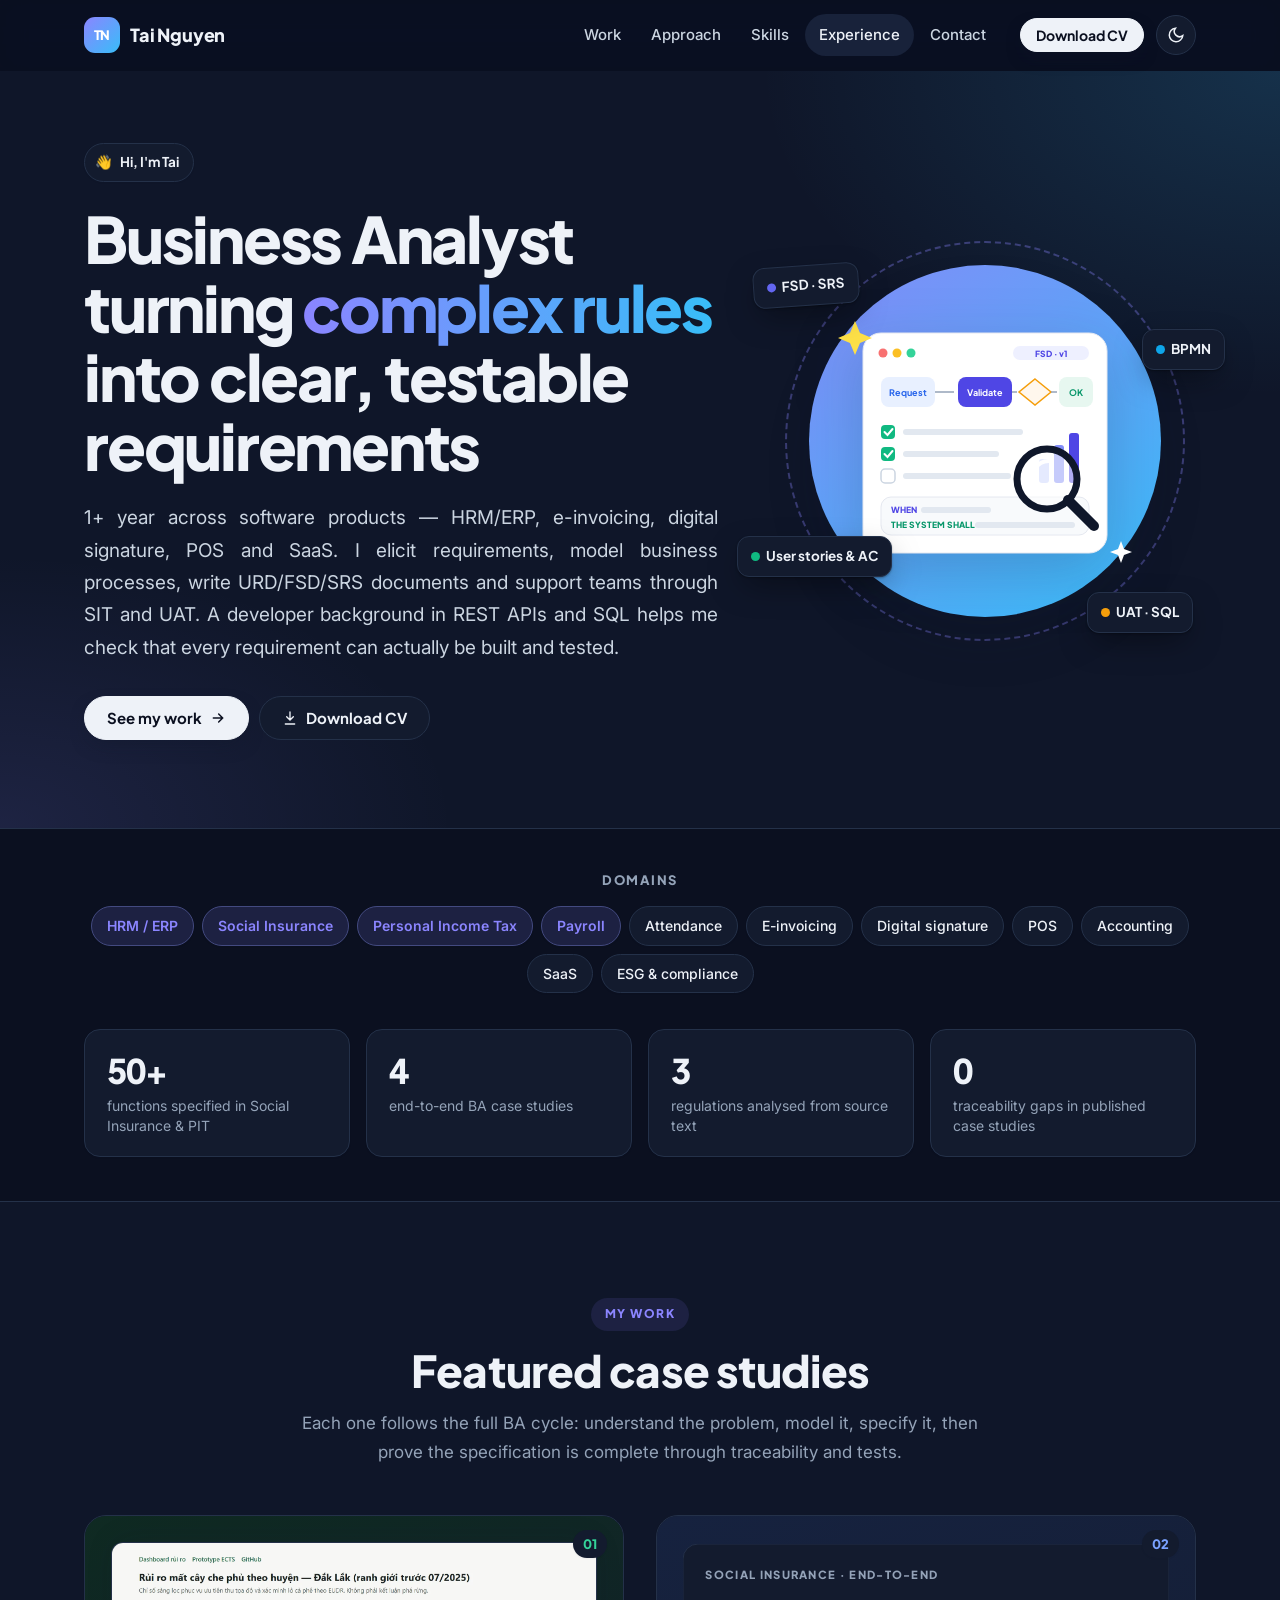
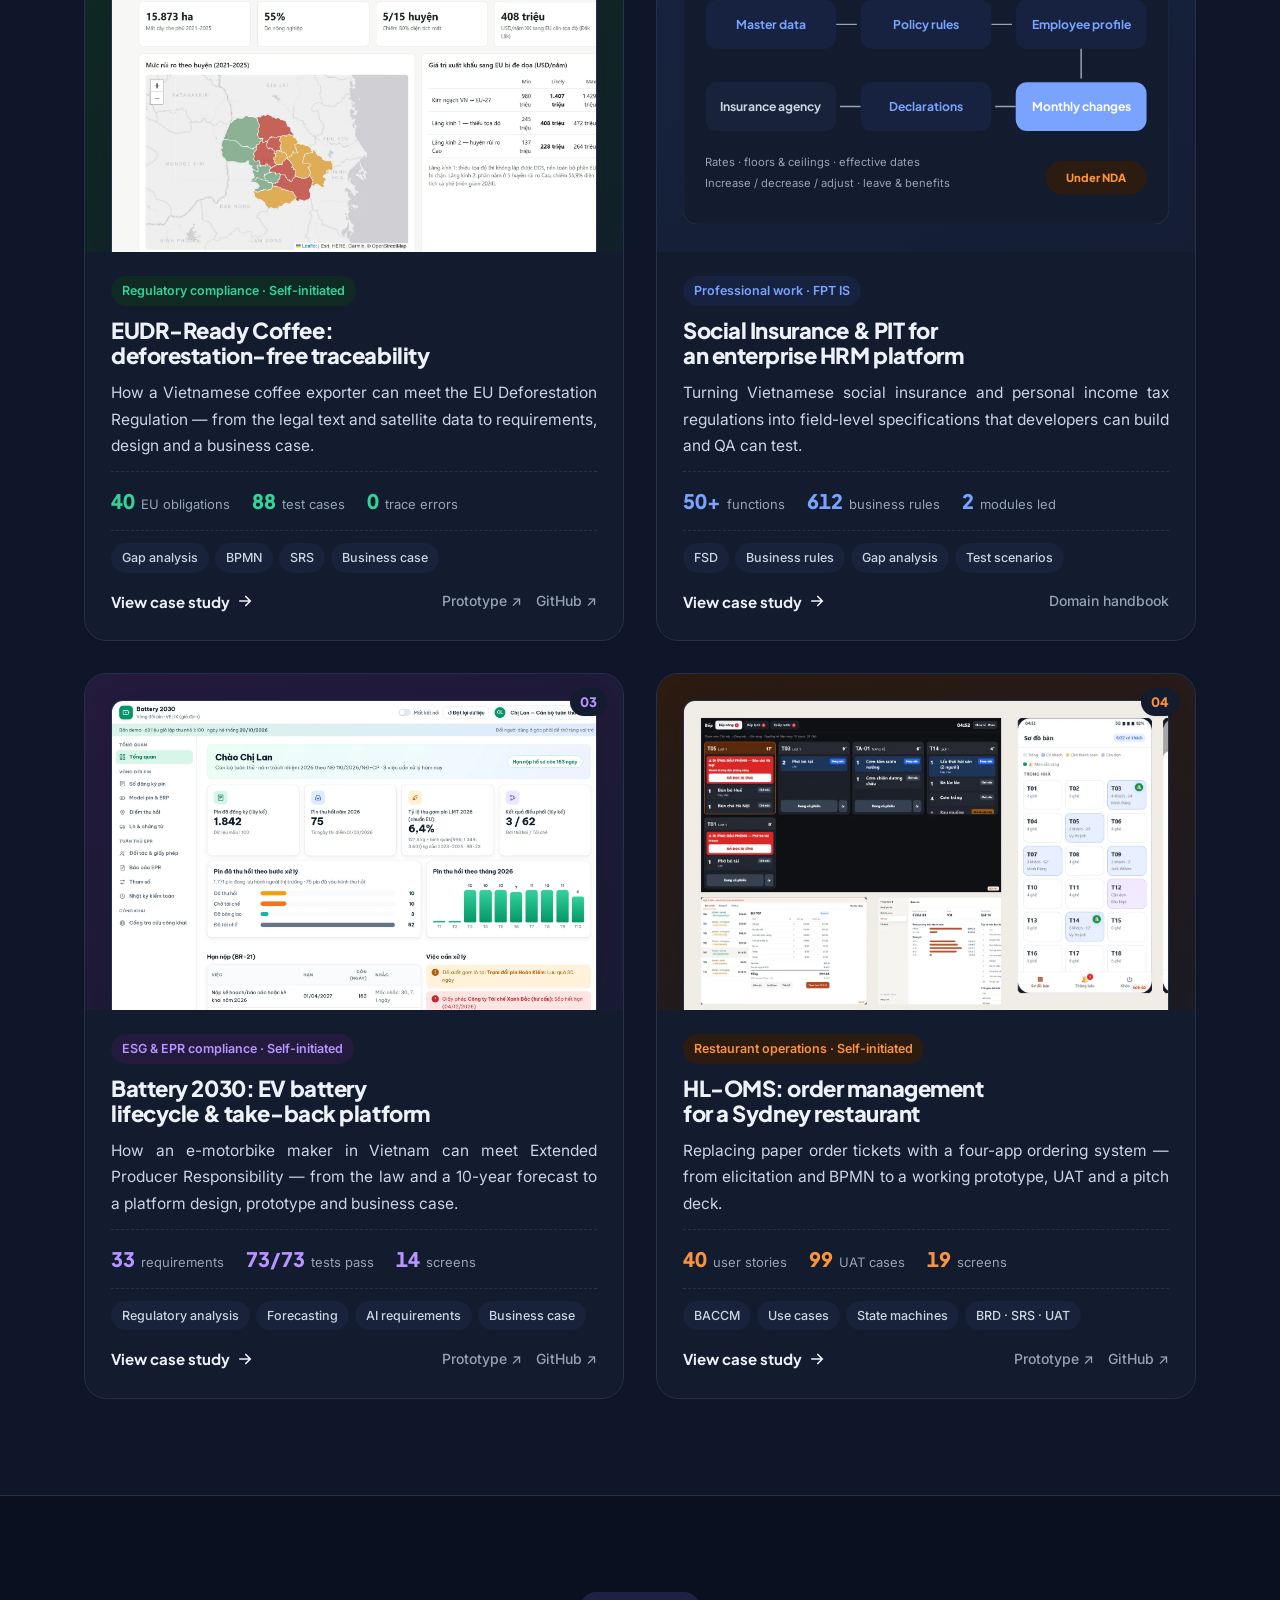
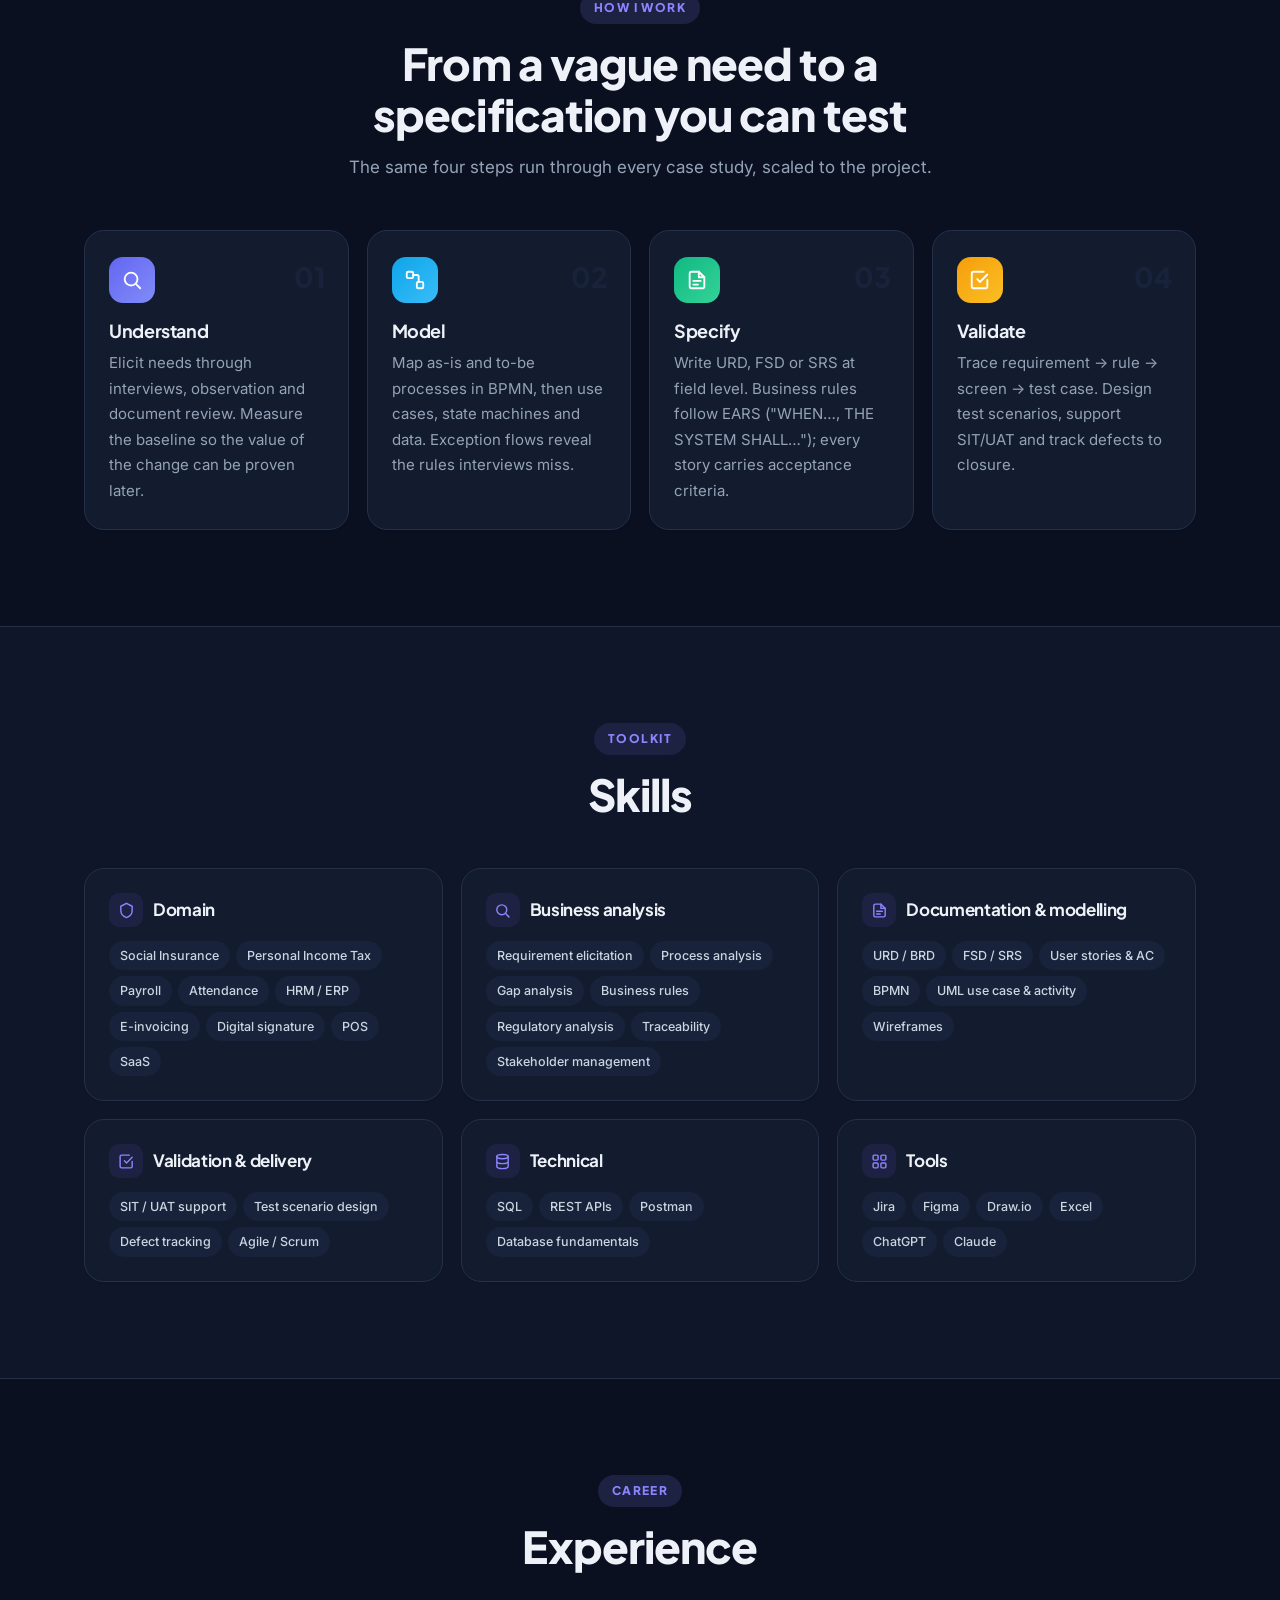
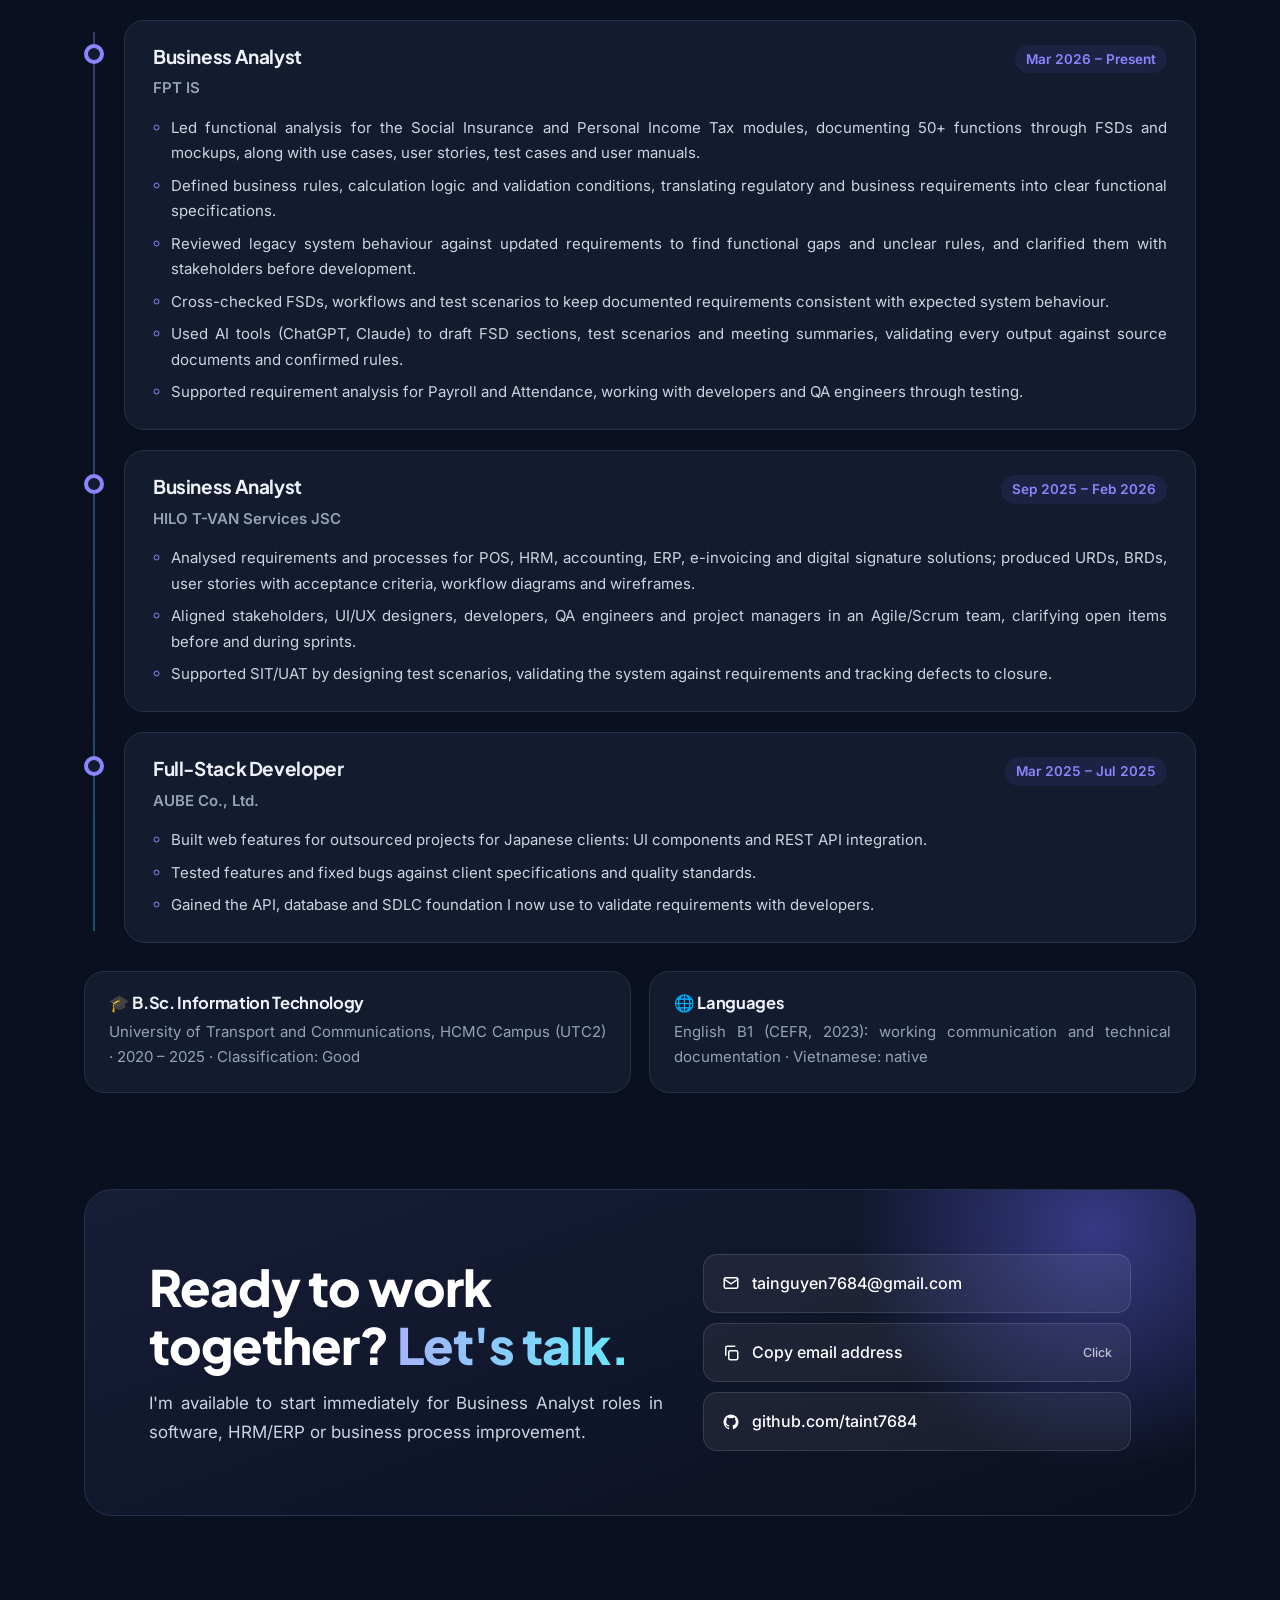
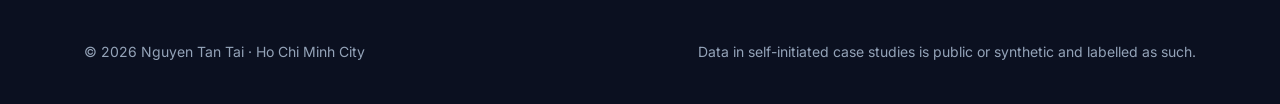
==== commit b2b5a224: "Bo huy hieu xoay BA o hero Co-Authored-By: Claude Opus 5.5 <noreply@anthropic.com>" ====
--- a/index.html
+++ b/index.html
@@ -115,12 +115,6 @@
         <path d="M70 80l5 12 12 5-12 5-5 12-5-12-12-5 12-5z" fill="#fde047"/>
         <path d="M336 300l3 8 8 3-8 3-3 8-3-8-8-3 8-3z" fill="#ffffff"/>
       </svg>
-      <div class="badge-rotate">
-        <span class="disc"></span>
-        <svg viewBox="0 0 100 100"><defs><path id="circ" d="M50,50 m-36,0 a36,36 0 1,1 72,0 a36,36 0 1,1 -72,0"/></defs>
-          <text font-family="Plus Jakarta Sans, sans-serif" font-size="10.5" font-weight="800" letter-spacing="2.2" fill="#0f172a"><textPath href="#circ" textLength="222" lengthAdjust="spacing">BUSINESS ANALYST • BUSINESS ANALYST •</textPath></text></svg>
-        <b>BA</b>
-      </div>
       <span class="chip-float c1"><span class="dot" style="background:#6366f1"></span>FSD · SRS</span>
       <span class="chip-float c2"><span class="dot" style="background:#0ea5e9"></span>BPMN</span>
       <span class="chip-float c3"><span class="dot" style="background:#10b981"></span>User stories &amp; AC</span>
--- a/assets/style.css
+++ b/assets/style.css
@@ -195,11 +195,6 @@
 .chip-float.c3 { bottom: 16%; left: -12%; animation-delay: -2.4s; }
 .chip-float.c4 { bottom: 2%; right: -2%; animation-delay: -3.6s; }
 @keyframes bob { 0%, 100% { translate: 0 0; } 50% { translate: 0 -8px; } }
-.badge-rotate { position: absolute; top: -4%; right: 2%; width: 104px; height: 104px; }
-.badge-rotate .disc { position: absolute; inset: 0; border-radius: 50%; background: #fde047; box-shadow: var(--shadow); }
-.badge-rotate svg { position: absolute; inset: 0; width: 100%; height: 100%; animation: spin 18s linear infinite; }
-.badge-rotate b { position: absolute; inset: 0; display: grid; place-items: center; font-family: var(--f-head); font-size: 22px; font-weight: 800; color: #0f172a; }
-@keyframes spin { to { transform: rotate(360deg); } }
 @media (max-width: 960px) {
   .hero-grid { grid-template-columns: 1fr; gap: 48px; }
   .hero { padding-block: 48px 64px; }
@@ -445,7 +440,7 @@
 
 /* ---------- Print ---------- */
 @media print {
-  .site-header, .toc, .lightbox, .theme-btn, .menu-btn, .next-project, .chip-float, .badge-rotate { display: none !important; }
+  .site-header, .toc, .lightbox, .theme-btn, .menu-btn, .next-project, .chip-float { display: none !important; }
   body { background: #fff; color: #000; }
   section { padding-block: 24px; }
   .reveal { opacity: 1; transform: none; }
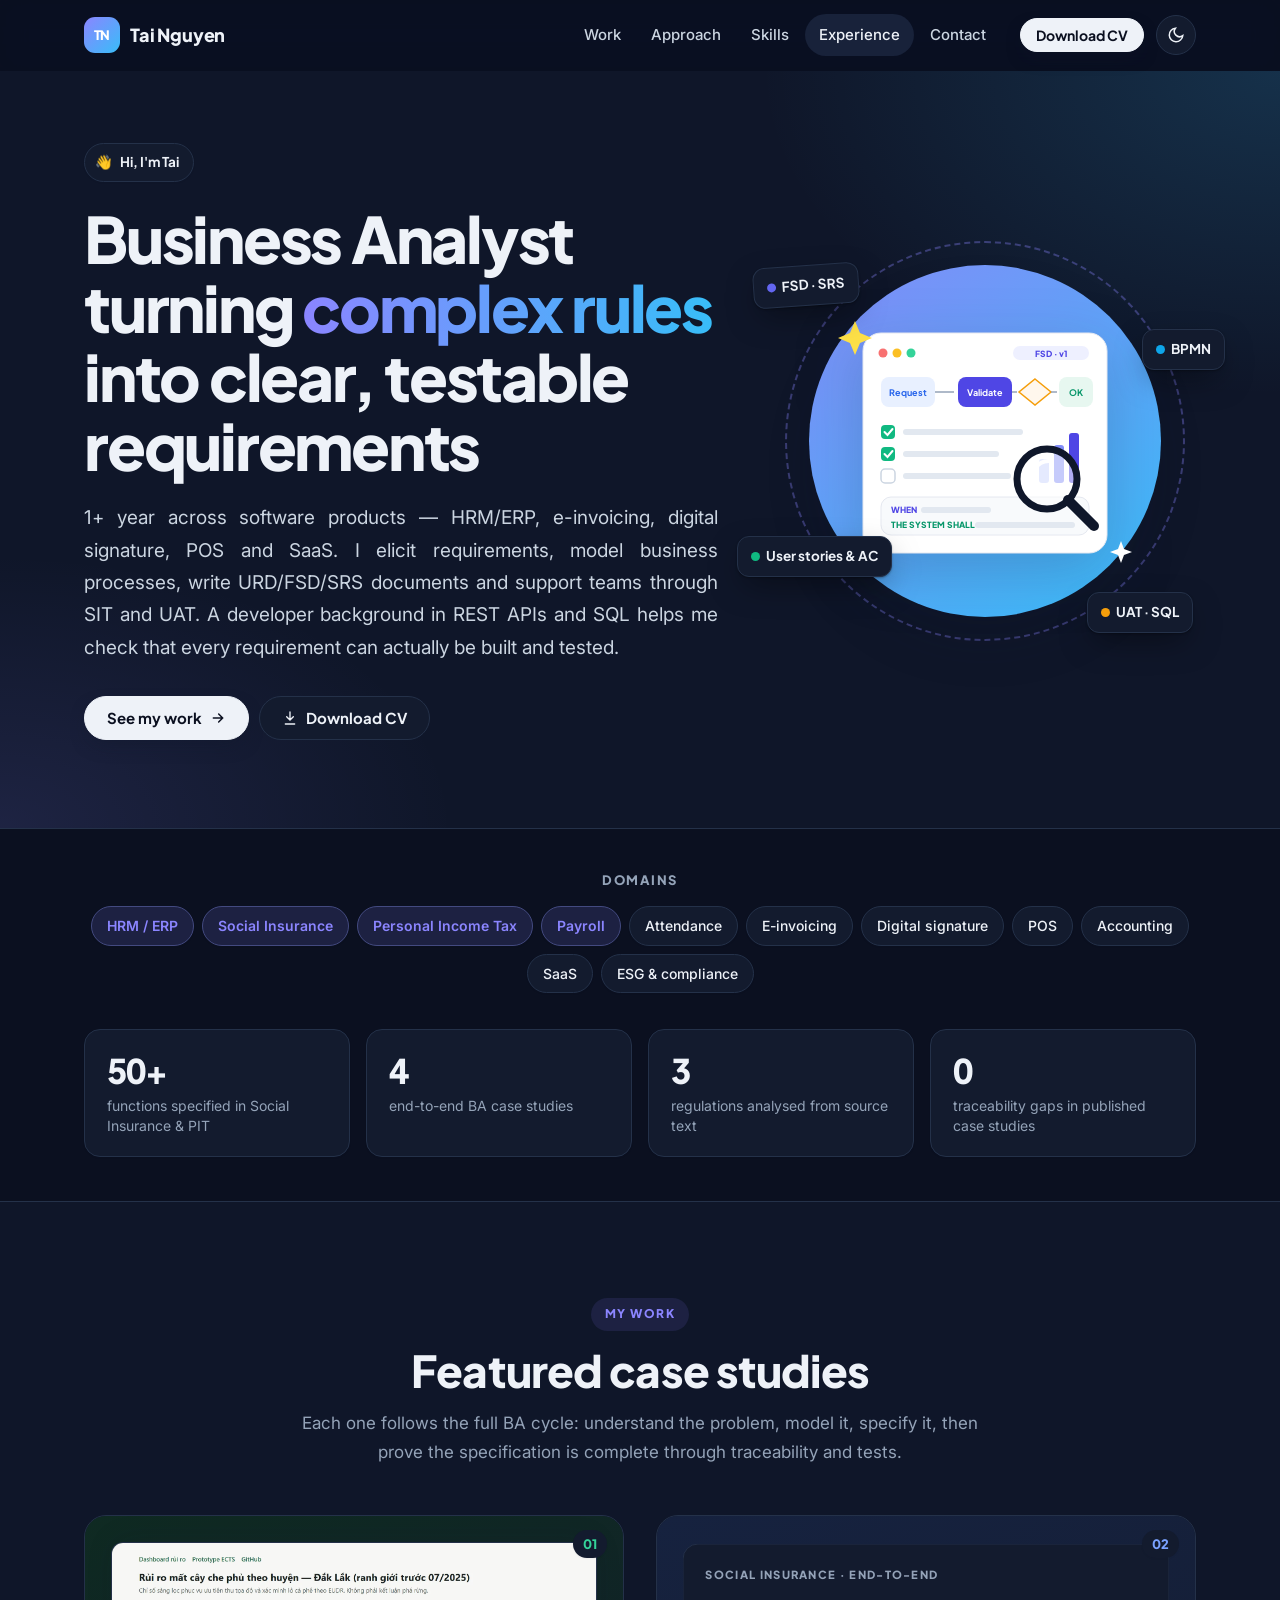
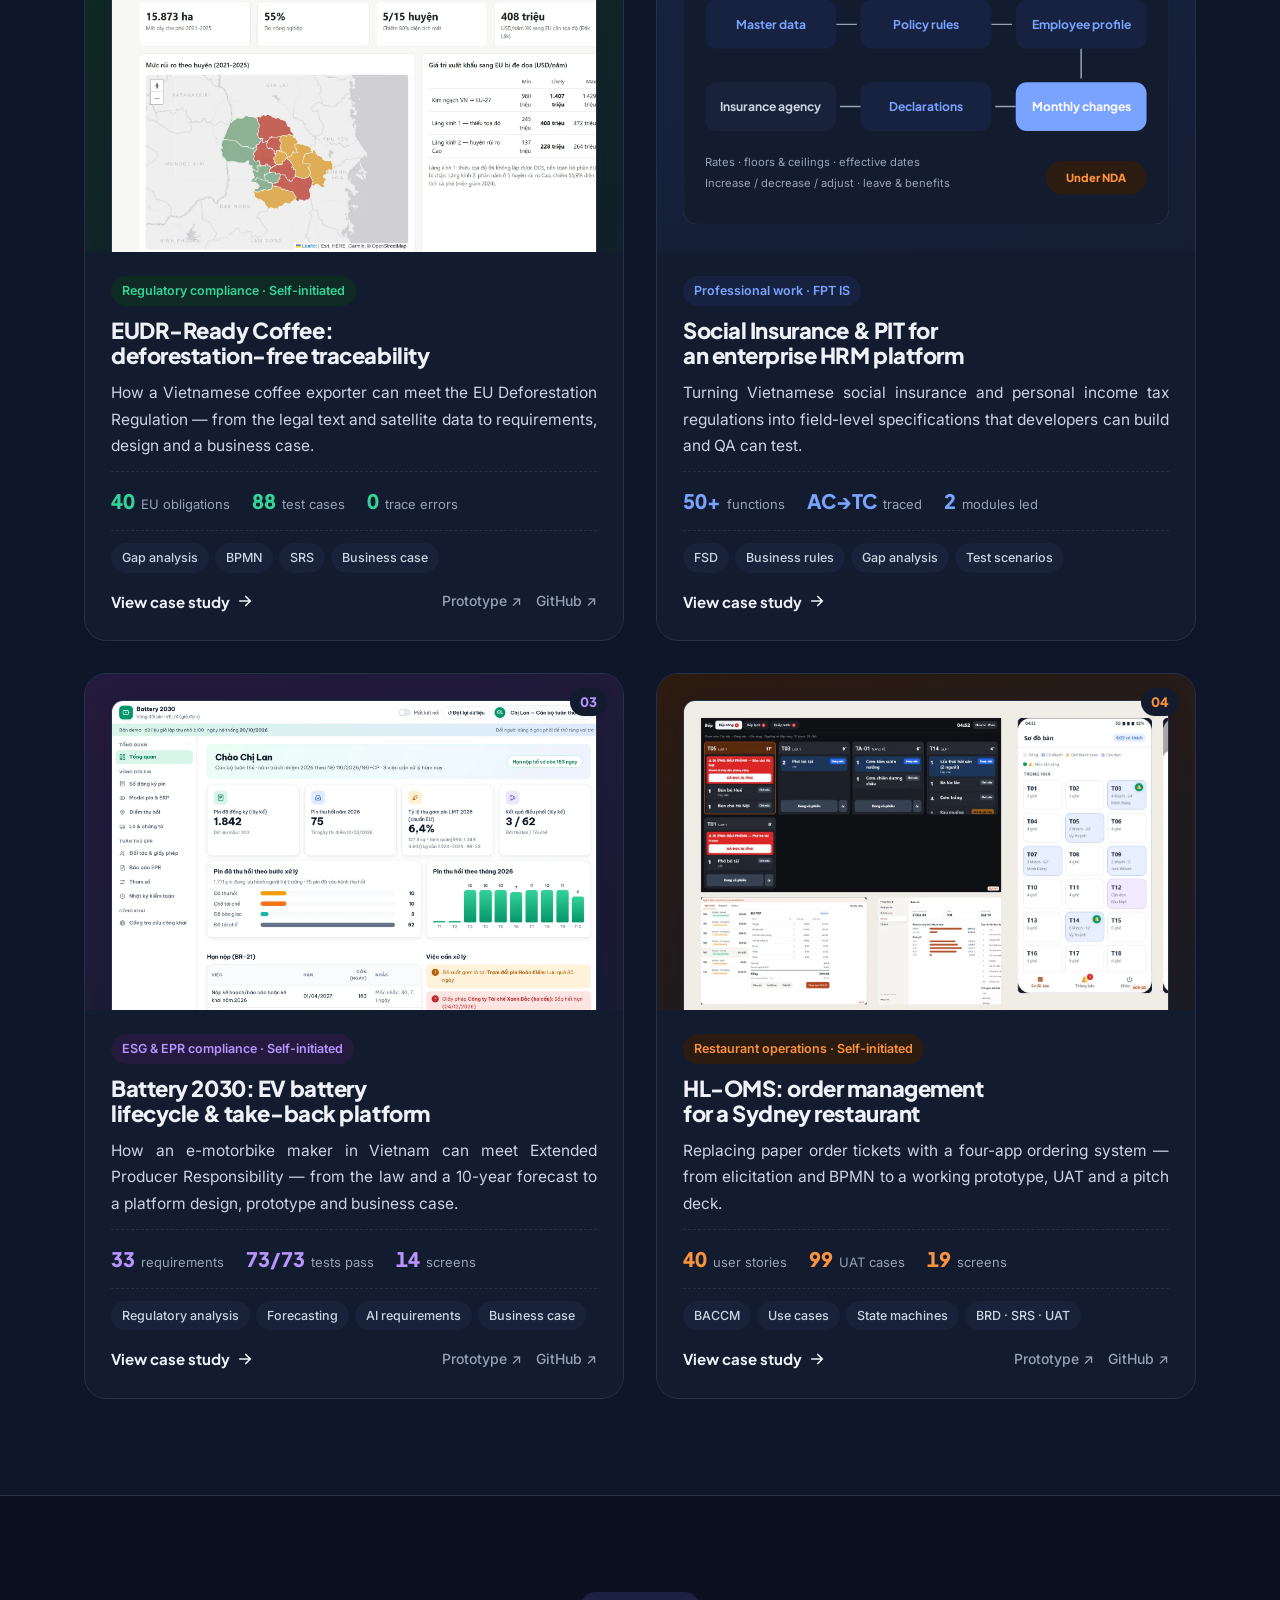
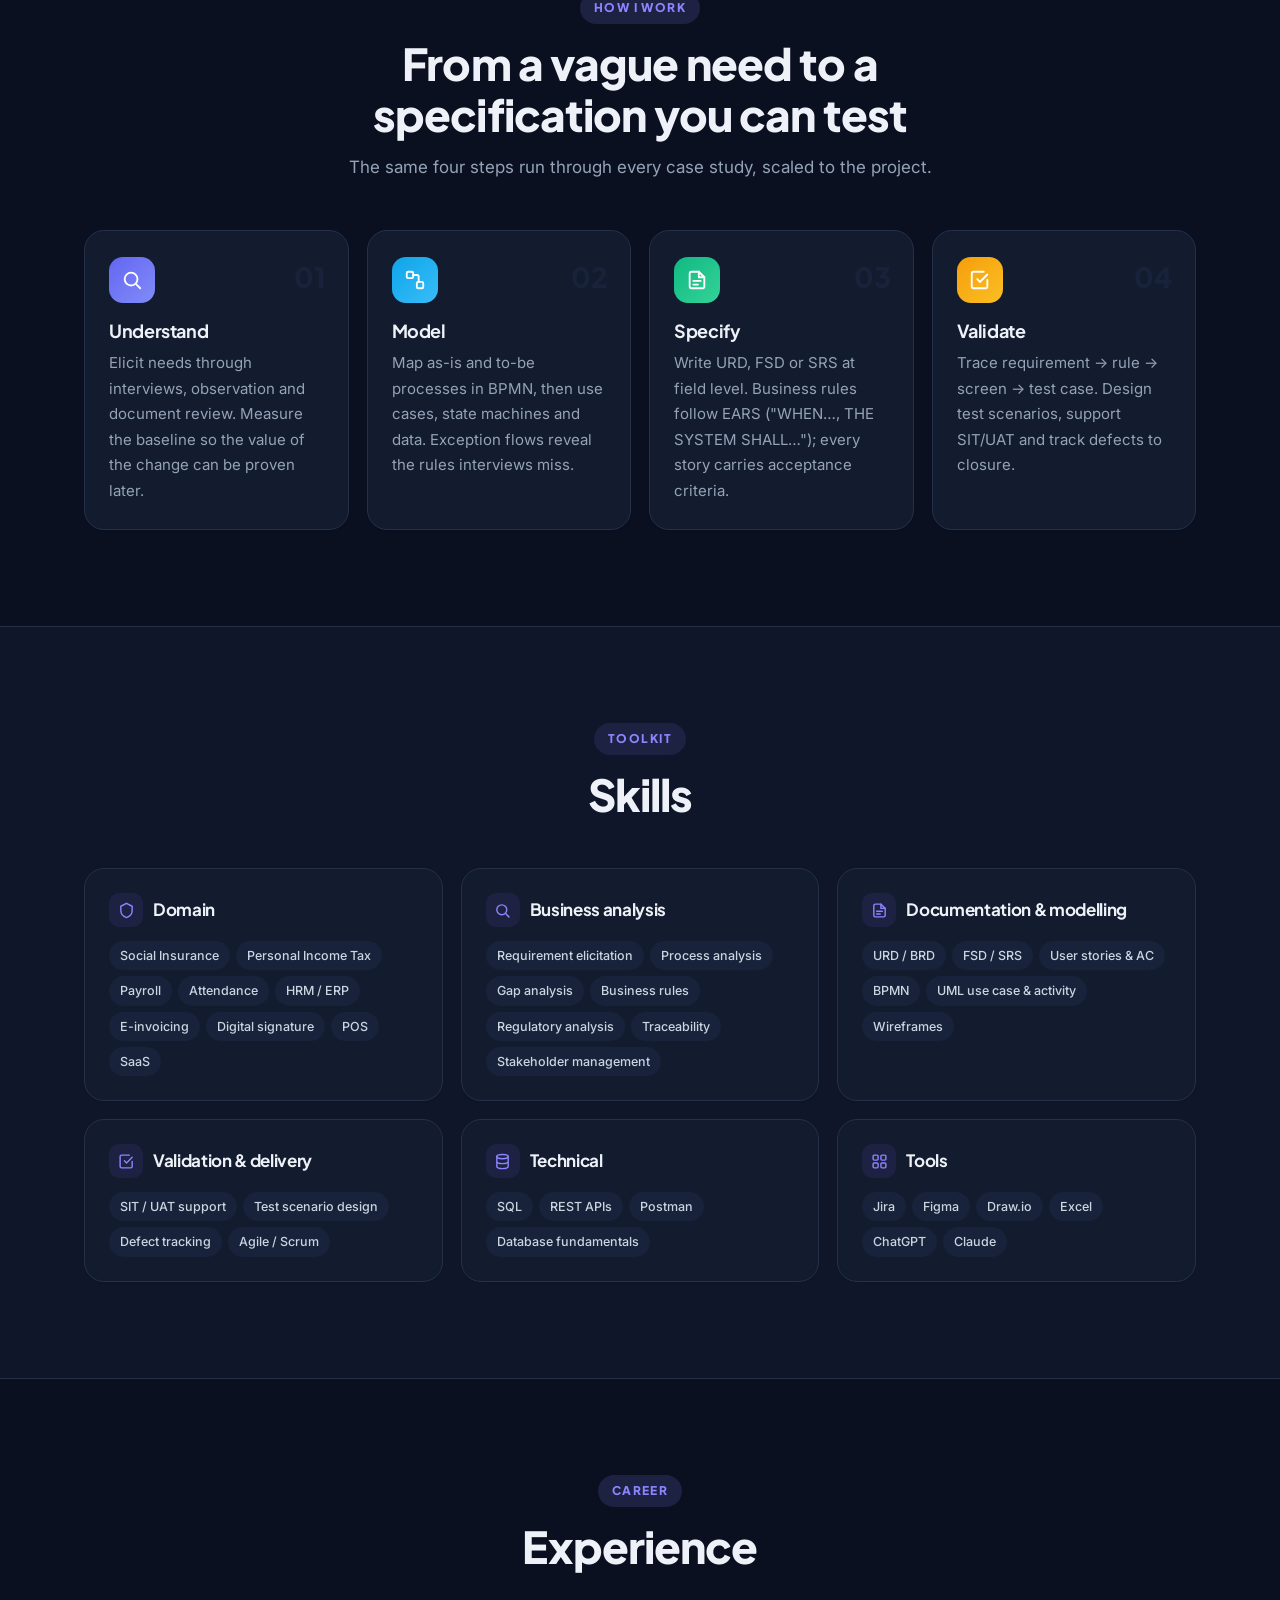
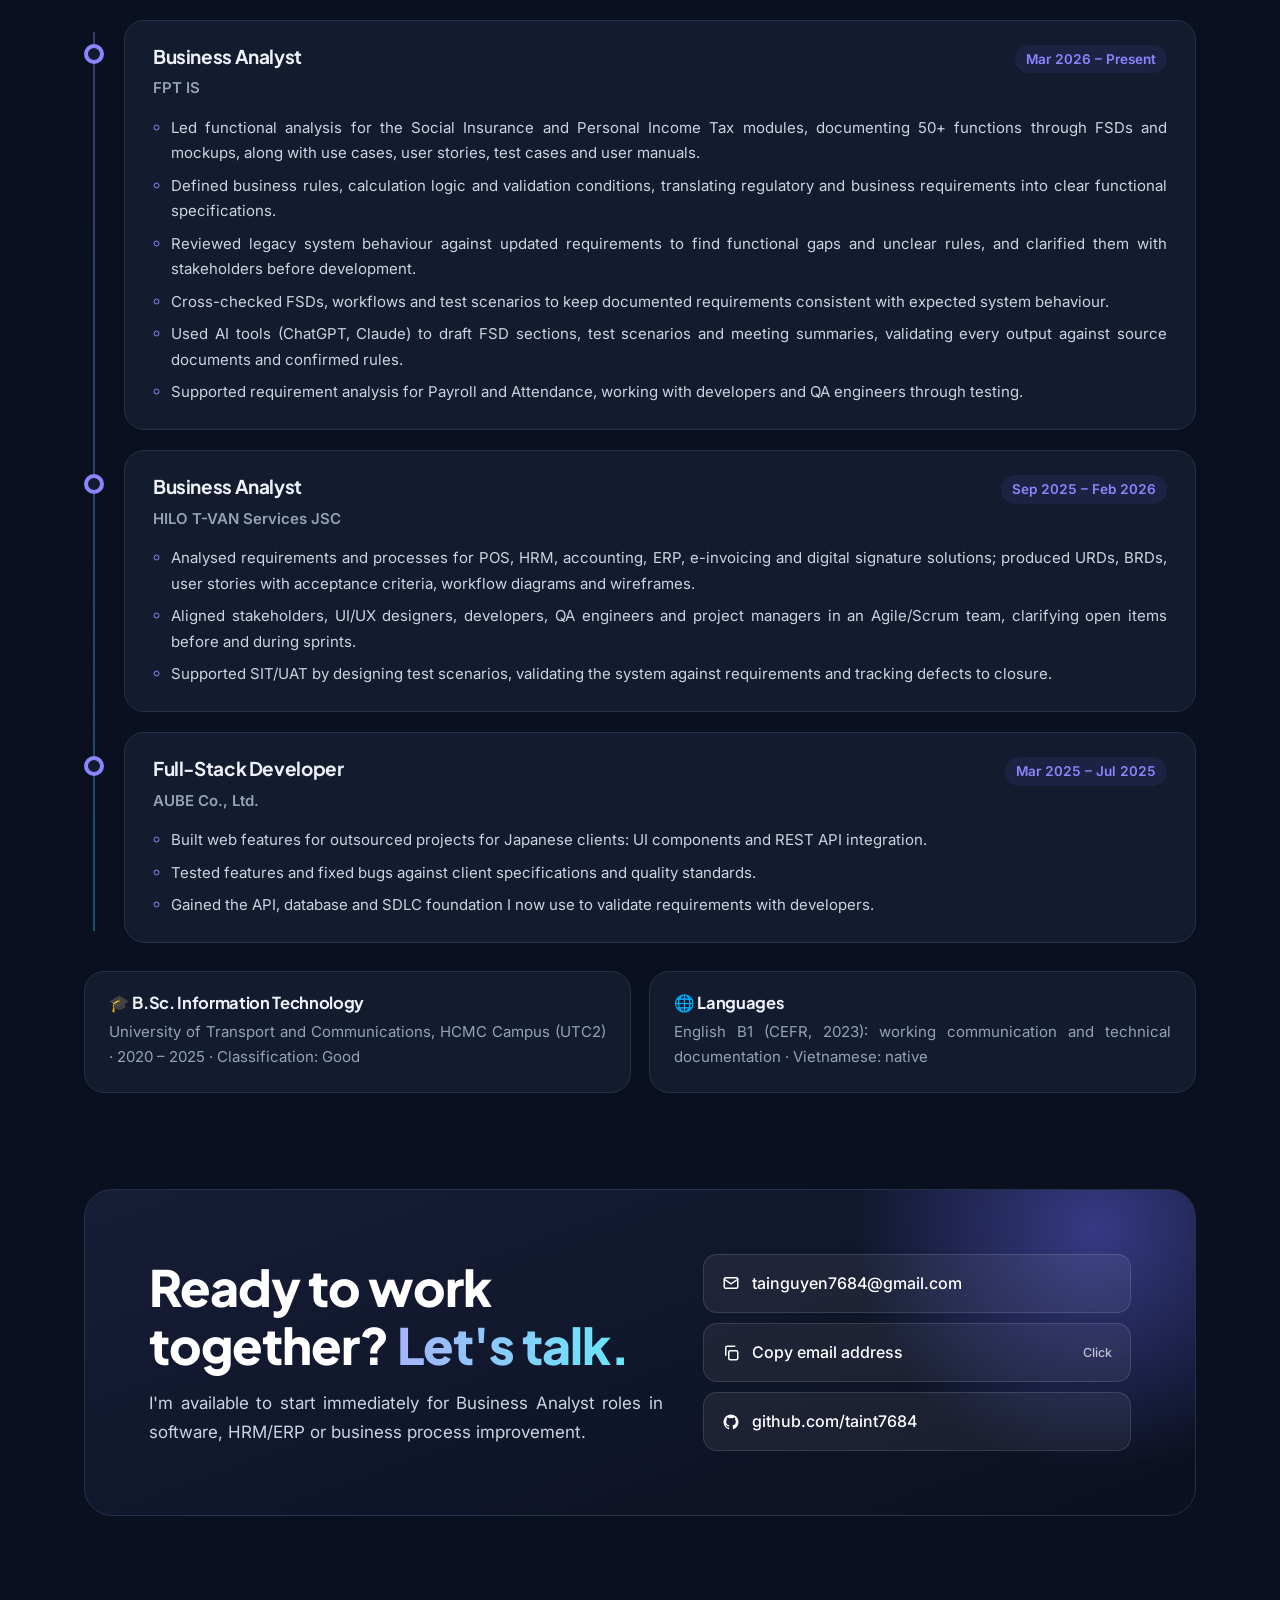
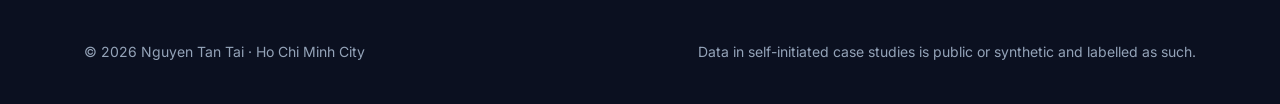
==== commit fa324c22: "Case BHXH: go so tay nghiep vu va moi lien ket (rui ro bao mat) Co-Authored-By: Claude Opus 5.5 <nor" ====
--- a/index.html
+++ b/index.html
@@ -219,13 +219,12 @@
           <p>Turning Vietnamese social insurance and personal income tax regulations into field-level specifications that developers can build and QA can test.</p>
           <div class="work-metrics">
             <div><b>50+</b><span>functions</span></div>
-            <div><b>612</b><span>business rules</span></div>
+            <div><b>AC→TC</b><span>traced</span></div>
             <div><b>2</b><span>modules led</span></div>
           </div>
           <ul class="tags"><li class="tag">FSD</li><li class="tag">Business rules</li><li class="tag">Gap analysis</li><li class="tag">Test scenarios</li></ul>
           <div class="work-foot">
             <a class="link-arrow" href="projects/social-insurance.html">View case study <svg viewBox="0 0 24 24" fill="none" stroke="currentColor" stroke-width="2.2" stroke-linecap="round"><path d="M5 12h14M13 6l6 6-6 6"/></svg></a>
-            <span class="mini-links"><a href="projects/sim-handbook.html">Domain handbook</a></span>
           </div>
         </div>
       </article>
--- a/assets/style.css
+++ b/assets/style.css
@@ -342,7 +342,7 @@
 .cs-hero h1 { font-size: clamp(32px, 4.6vw, 54px); font-weight: 800; letter-spacing: -.03em; margin: 18px 0 16px; max-width: 24ch; }
 .cs-hero .lead { font-size: 19px; color: var(--ink-2); }
 .meta {
-  display: grid; grid-template-columns: repeat(4, minmax(0, 1fr)); gap: 1px; background: var(--line);
+  display: grid; grid-template-columns: repeat(auto-fit, minmax(180px, 1fr)); gap: 1px; background: var(--line);
   border: 1px solid var(--line); border-radius: var(--radius); overflow: hidden; margin-top: 32px;
 }
 .meta > div { background: var(--surface); padding: 16px 18px; }
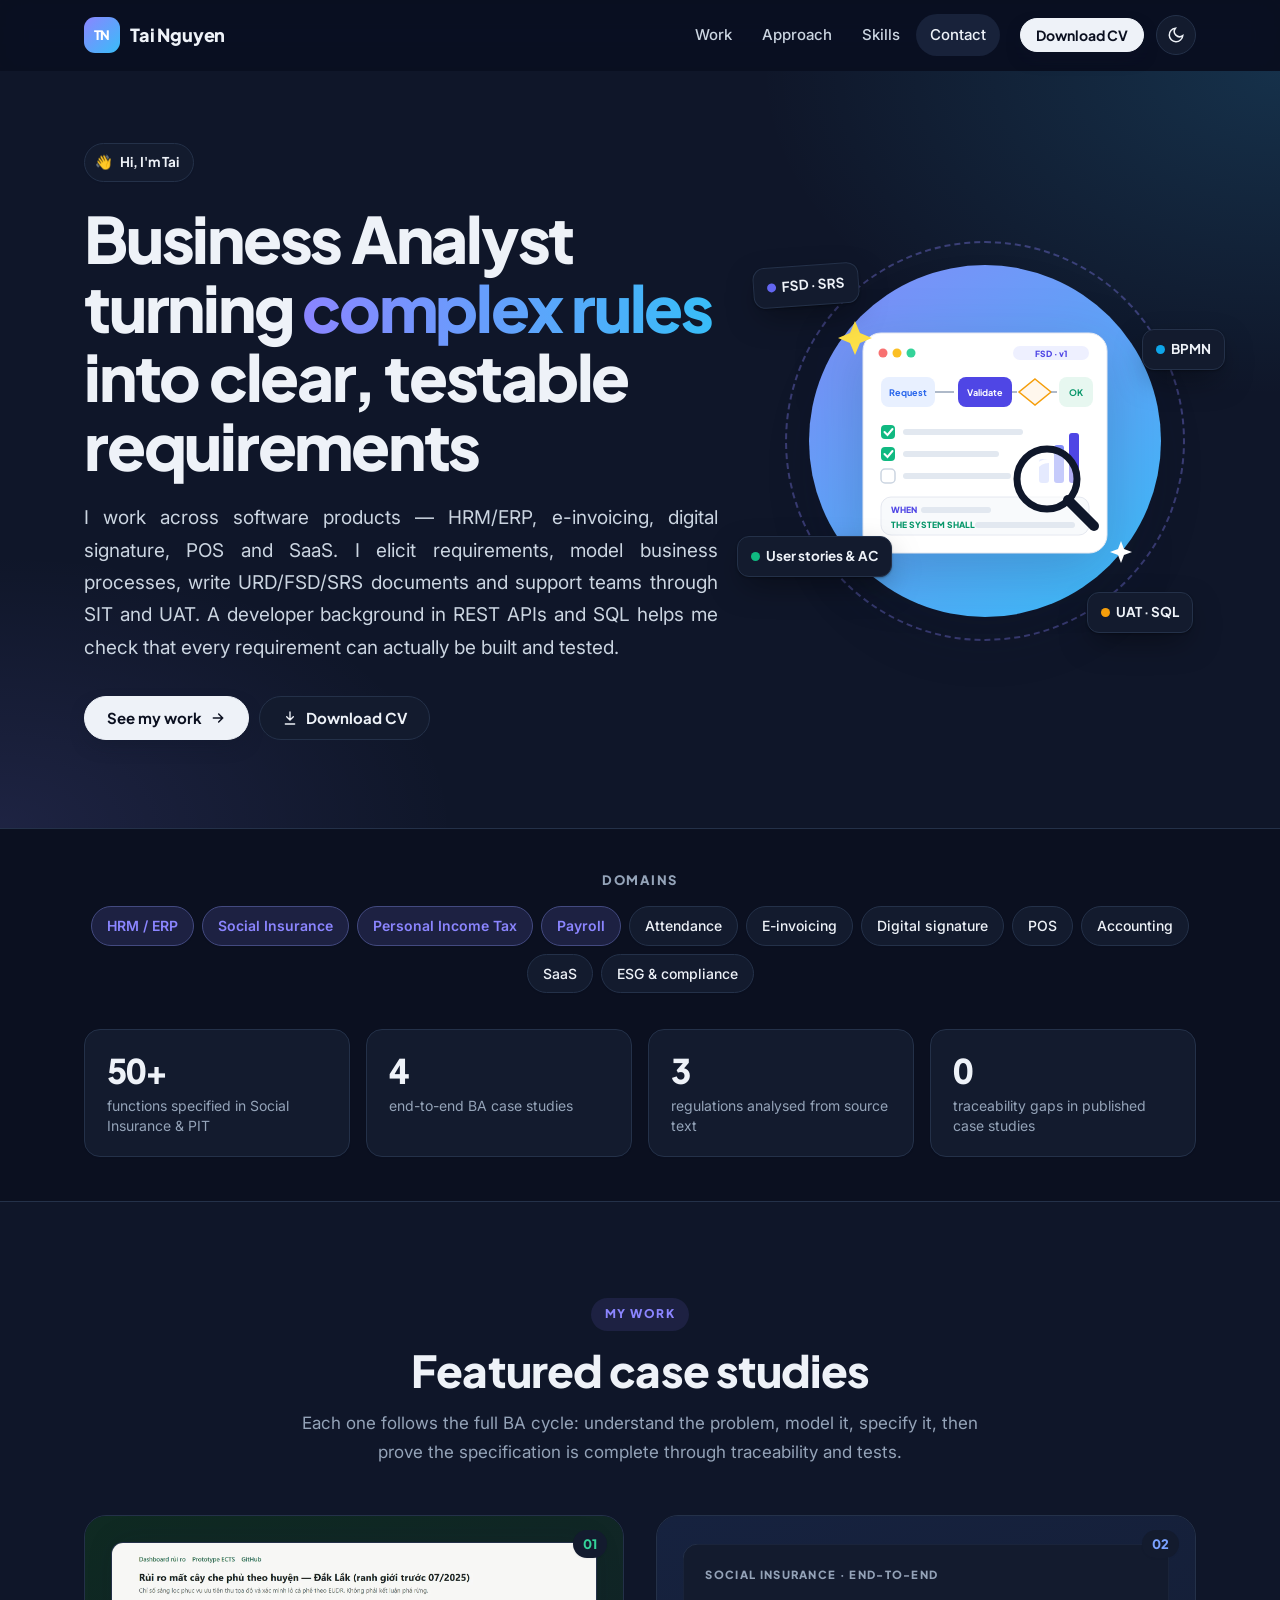
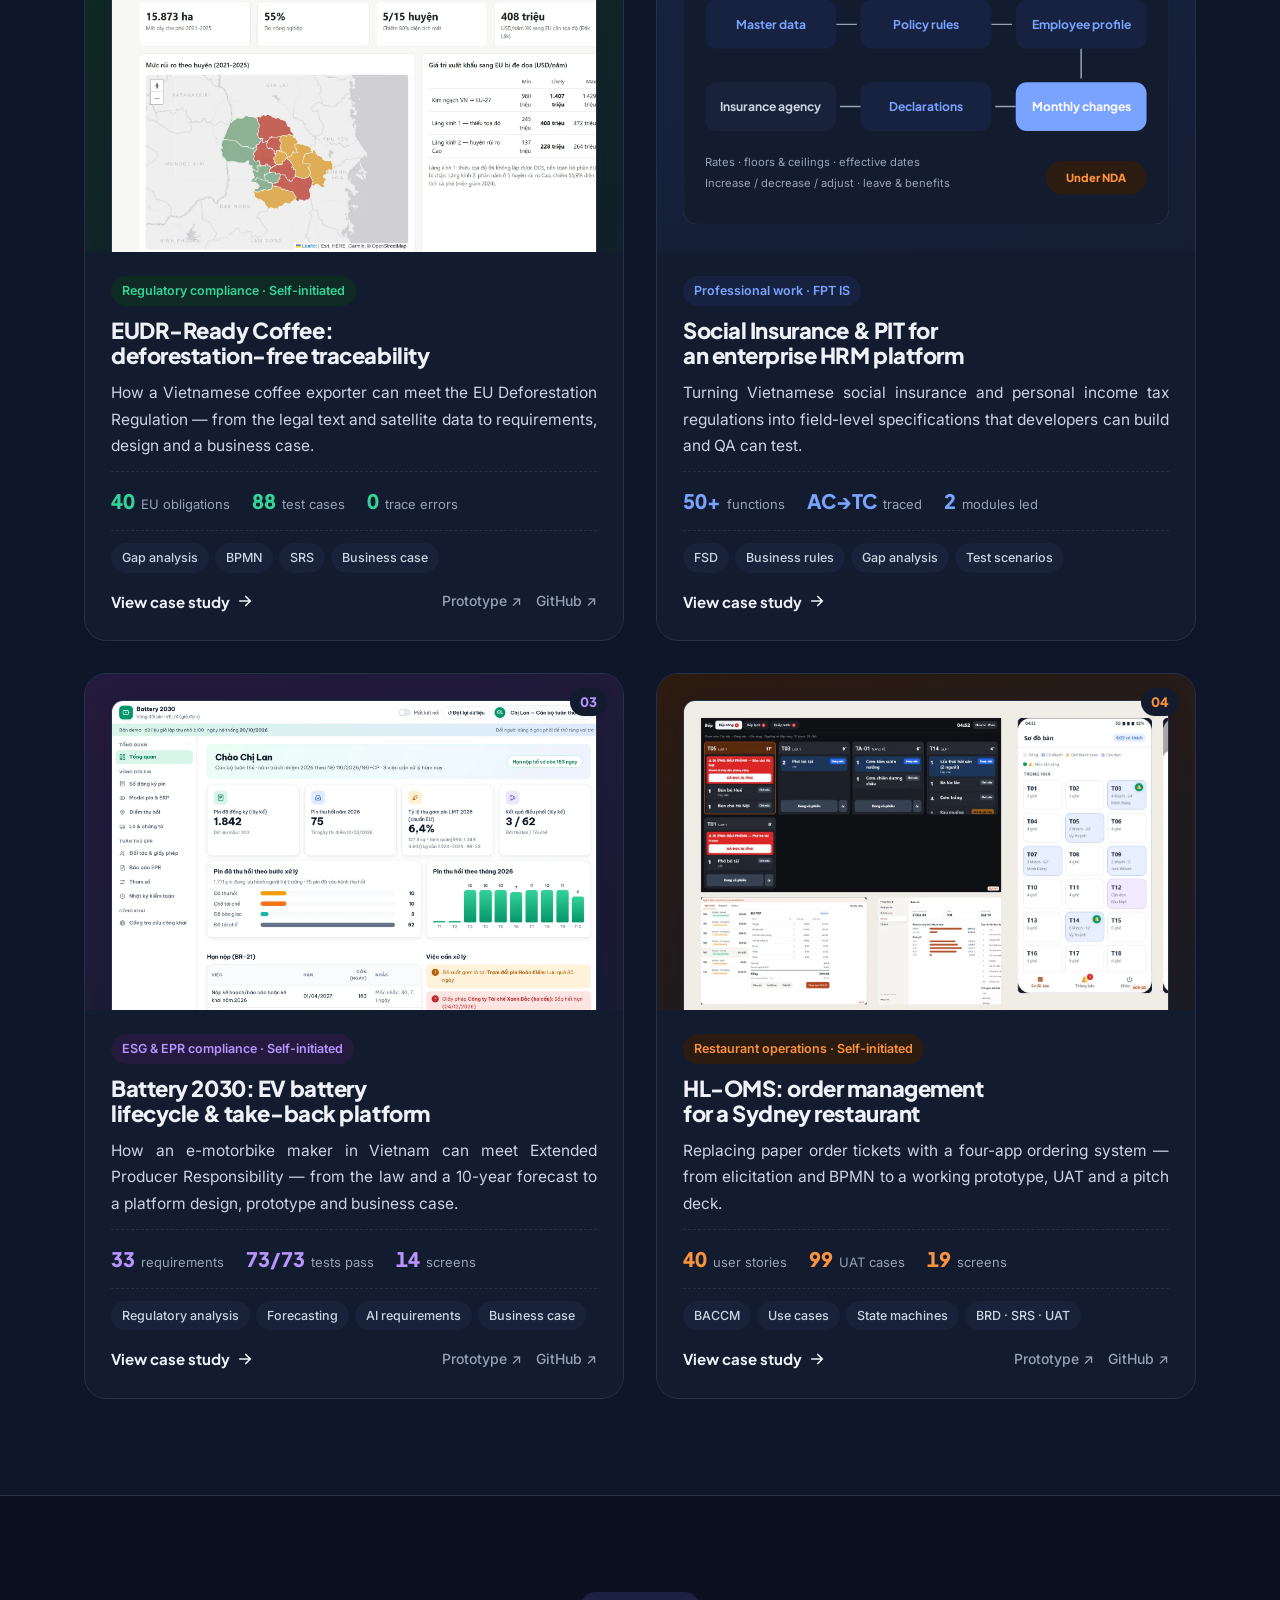
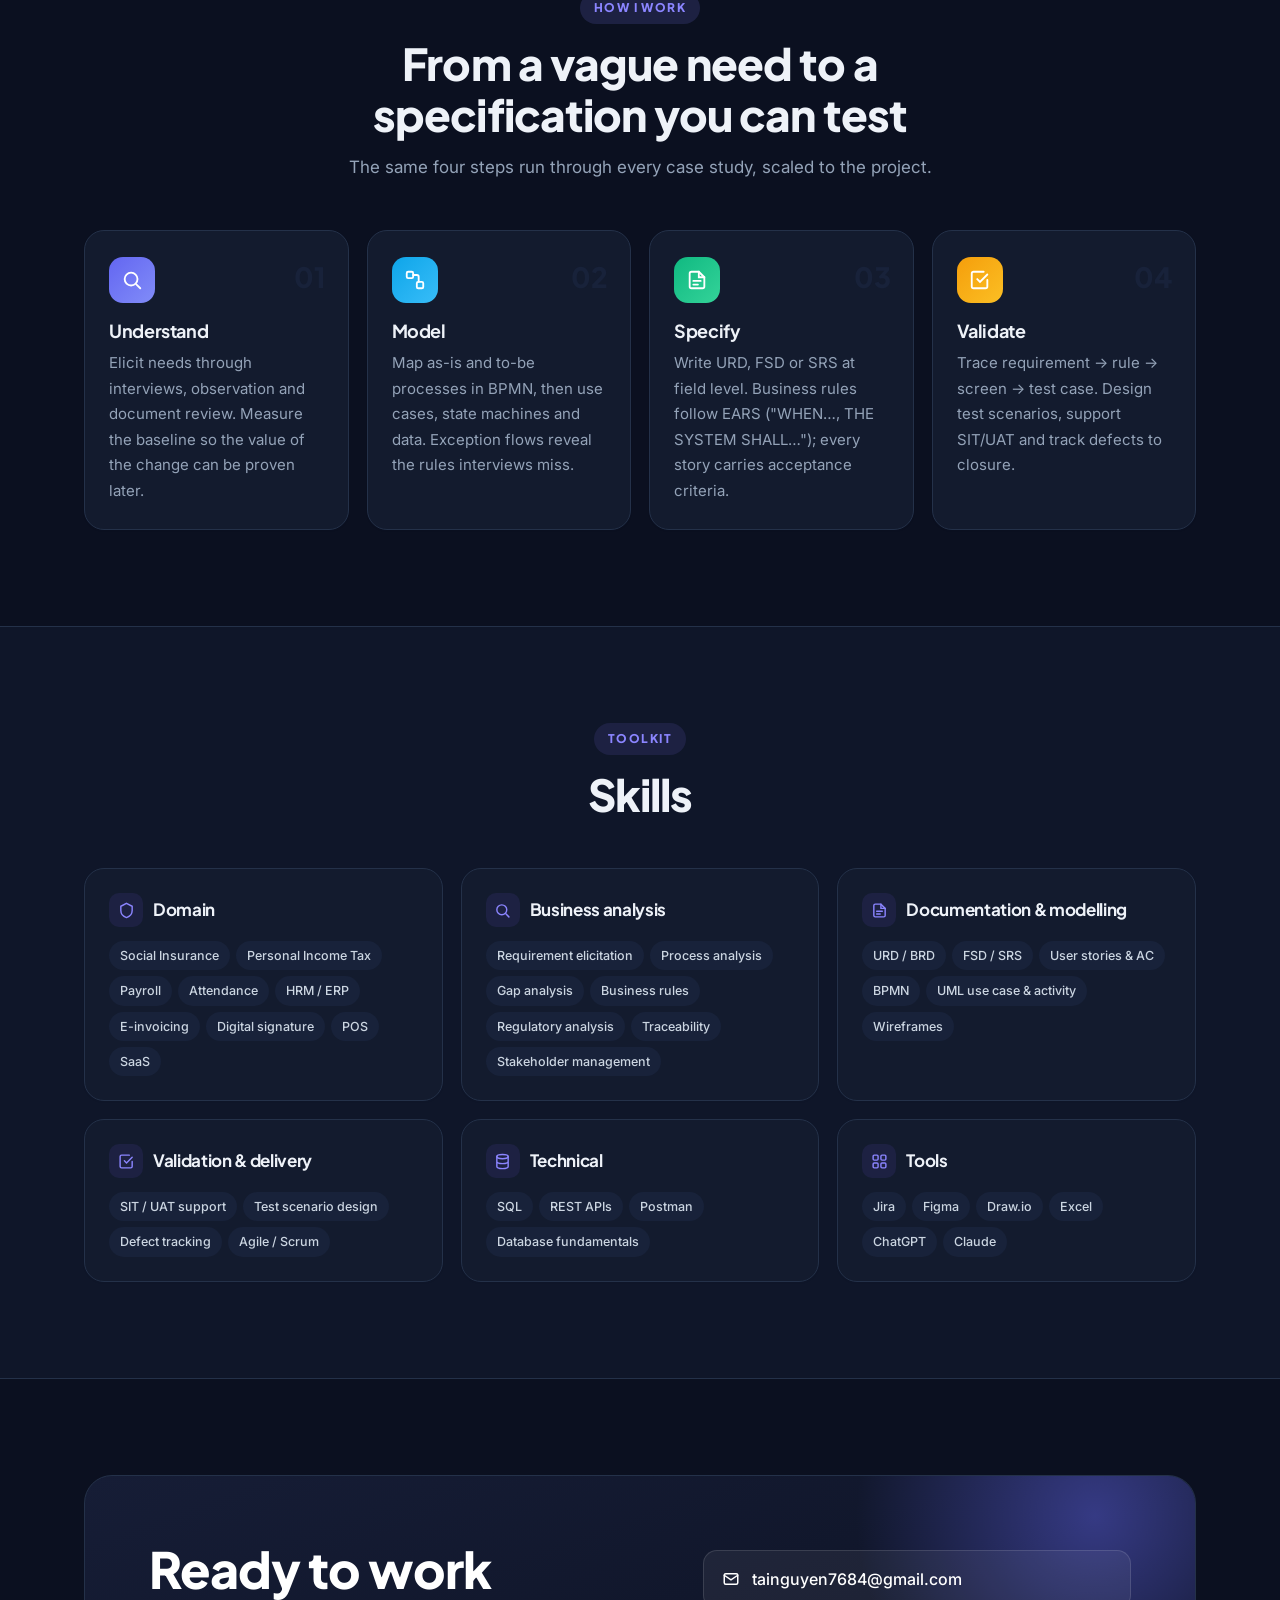
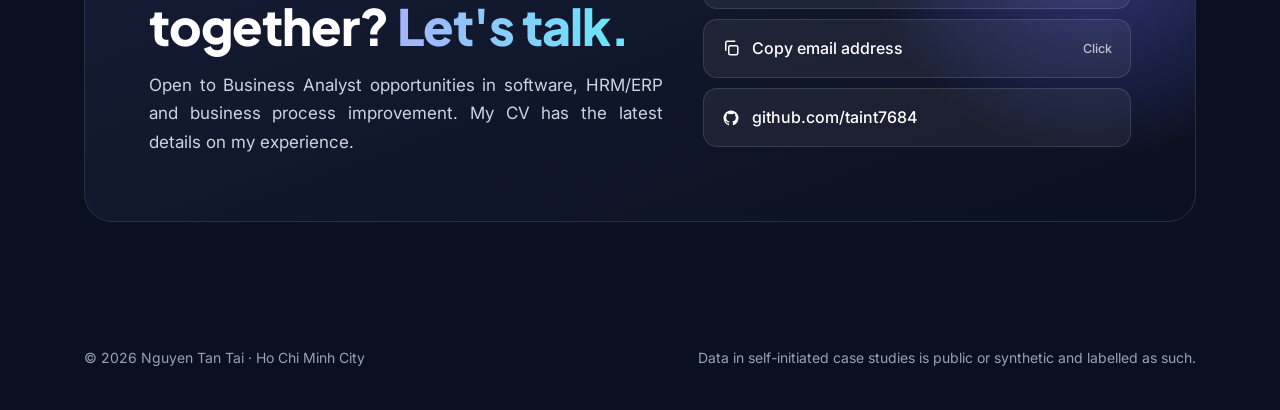
==== commit 5c58838d: "Bo so nam kinh nghiem va phan Experience; gioi thieu chung, tap trung case study Co-Authored-By: Cla" ====
--- a/index.html
+++ b/index.html
@@ -26,7 +26,6 @@
       <li><a href="#work">Work</a></li>
       <li><a href="#approach">Approach</a></li>
       <li><a href="#skills">Skills</a></li>
-      <li><a href="#experience">Experience</a></li>
       <li><a href="#contact">Contact</a></li>
     </ul>
     <a class="btn btn-primary btn-sm nav-cta" href="assets/cv/Nguyen-Tan-Tai-CV.pdf" download>Download CV</a>
@@ -50,7 +49,7 @@
       <h1>Business Analyst turning <span class="hl">complex rules</span> into clear, testable requirements</h1>
       <!-- EDIT: short introduction -->
       <p class="lead">
-        1+ year across software products — HRM/ERP, e-invoicing, digital signature, POS and SaaS. I elicit requirements,
+        I work across software products — HRM/ERP, e-invoicing, digital signature, POS and SaaS. I elicit requirements,
         model business processes, write URD/FSD/SRS documents and support teams through SIT and UAT. A developer background
         in REST APIs and SQL helps me check that every requirement can actually be built and tested.
       </p>
@@ -360,73 +359,13 @@
   </div>
 </section>
 
-<!-- =========================== EXPERIENCE =========================== -->
-<section id="experience">
-  <div class="container">
-    <div class="section-head center">
-      <span class="pill-label">Career</span>
-      <h2>Experience</h2>
-    </div>
-
-    <ol class="timeline">
-      <li class="job reveal">
-        <div class="job-card">
-          <div class="job-head"><h3>Business Analyst</h3><time>Mar 2026 – Present</time></div>
-          <div class="company">FPT IS</div>
-          <ul>
-            <li>Led functional analysis for the Social Insurance and Personal Income Tax modules, documenting 50+ functions through FSDs and mockups, along with use cases, user stories, test cases and user manuals.</li>
-            <li>Defined business rules, calculation logic and validation conditions, translating regulatory and business requirements into clear functional specifications.</li>
-            <li>Reviewed legacy system behaviour against updated requirements to find functional gaps and unclear rules, and clarified them with stakeholders before development.</li>
-            <li>Cross-checked FSDs, workflows and test scenarios to keep documented requirements consistent with expected system behaviour.</li>
-            <li>Used AI tools (ChatGPT, Claude) to draft FSD sections, test scenarios and meeting summaries, validating every output against source documents and confirmed rules.</li>
-            <li>Supported requirement analysis for Payroll and Attendance, working with developers and QA engineers through testing.</li>
-          </ul>
-        </div>
-      </li>
-      <li class="job reveal">
-        <div class="job-card">
-          <div class="job-head"><h3>Business Analyst</h3><time>Sep 2025 – Feb 2026</time></div>
-          <div class="company">HILO T-VAN Services JSC</div>
-          <ul>
-            <li>Analysed requirements and processes for POS, HRM, accounting, ERP, e-invoicing and digital signature solutions; produced URDs, BRDs, user stories with acceptance criteria, workflow diagrams and wireframes.</li>
-            <li>Aligned stakeholders, UI/UX designers, developers, QA engineers and project managers in an Agile/Scrum team, clarifying open items before and during sprints.</li>
-            <li>Supported SIT/UAT by designing test scenarios, validating the system against requirements and tracking defects to closure.</li>
-          </ul>
-        </div>
-      </li>
-      <li class="job reveal">
-        <div class="job-card">
-          <div class="job-head"><h3>Full-Stack Developer</h3><time>Mar 2025 – Jul 2025</time></div>
-          <div class="company">AUBE Co., Ltd.</div>
-          <ul>
-            <li>Built web features for outsourced projects for Japanese clients: UI components and REST API integration.</li>
-            <li>Tested features and fixed bugs against client specifications and quality standards.</li>
-            <li>Gained the API, database and SDLC foundation I now use to validate requirements with developers.</li>
-          </ul>
-        </div>
-      </li>
-    </ol>
-
-    <div class="edu">
-      <div class="reveal">
-        <h3>🎓 B.Sc. Information Technology</h3>
-        <p>University of Transport and Communications, HCMC Campus (UTC2) · 2020 – 2025 · Classification: Good</p>
-      </div>
-      <div class="reveal">
-        <h3>🌐 Languages</h3>
-        <p>English B1 (CEFR, 2023): working communication and technical documentation · Vietnamese: native</p>
-      </div>
-    </div>
-  </div>
-</section>
-
 <!-- =========================== CONTACT =========================== -->
-<section id="contact" style="padding-top:0">
+<section id="contact">
   <div class="container">
     <div class="contact-card reveal">
       <div>
         <h2>Ready to work together? <span>Let's talk.</span></h2>
-        <p>I'm available to start immediately for Business Analyst roles in software, HRM/ERP or business process improvement.</p>
+        <p>Open to Business Analyst opportunities in software, HRM/ERP and business process improvement. My CV has the latest details on my experience.</p>
       </div>
       <ul class="contact-list">
         <!-- EDIT: contact details -->
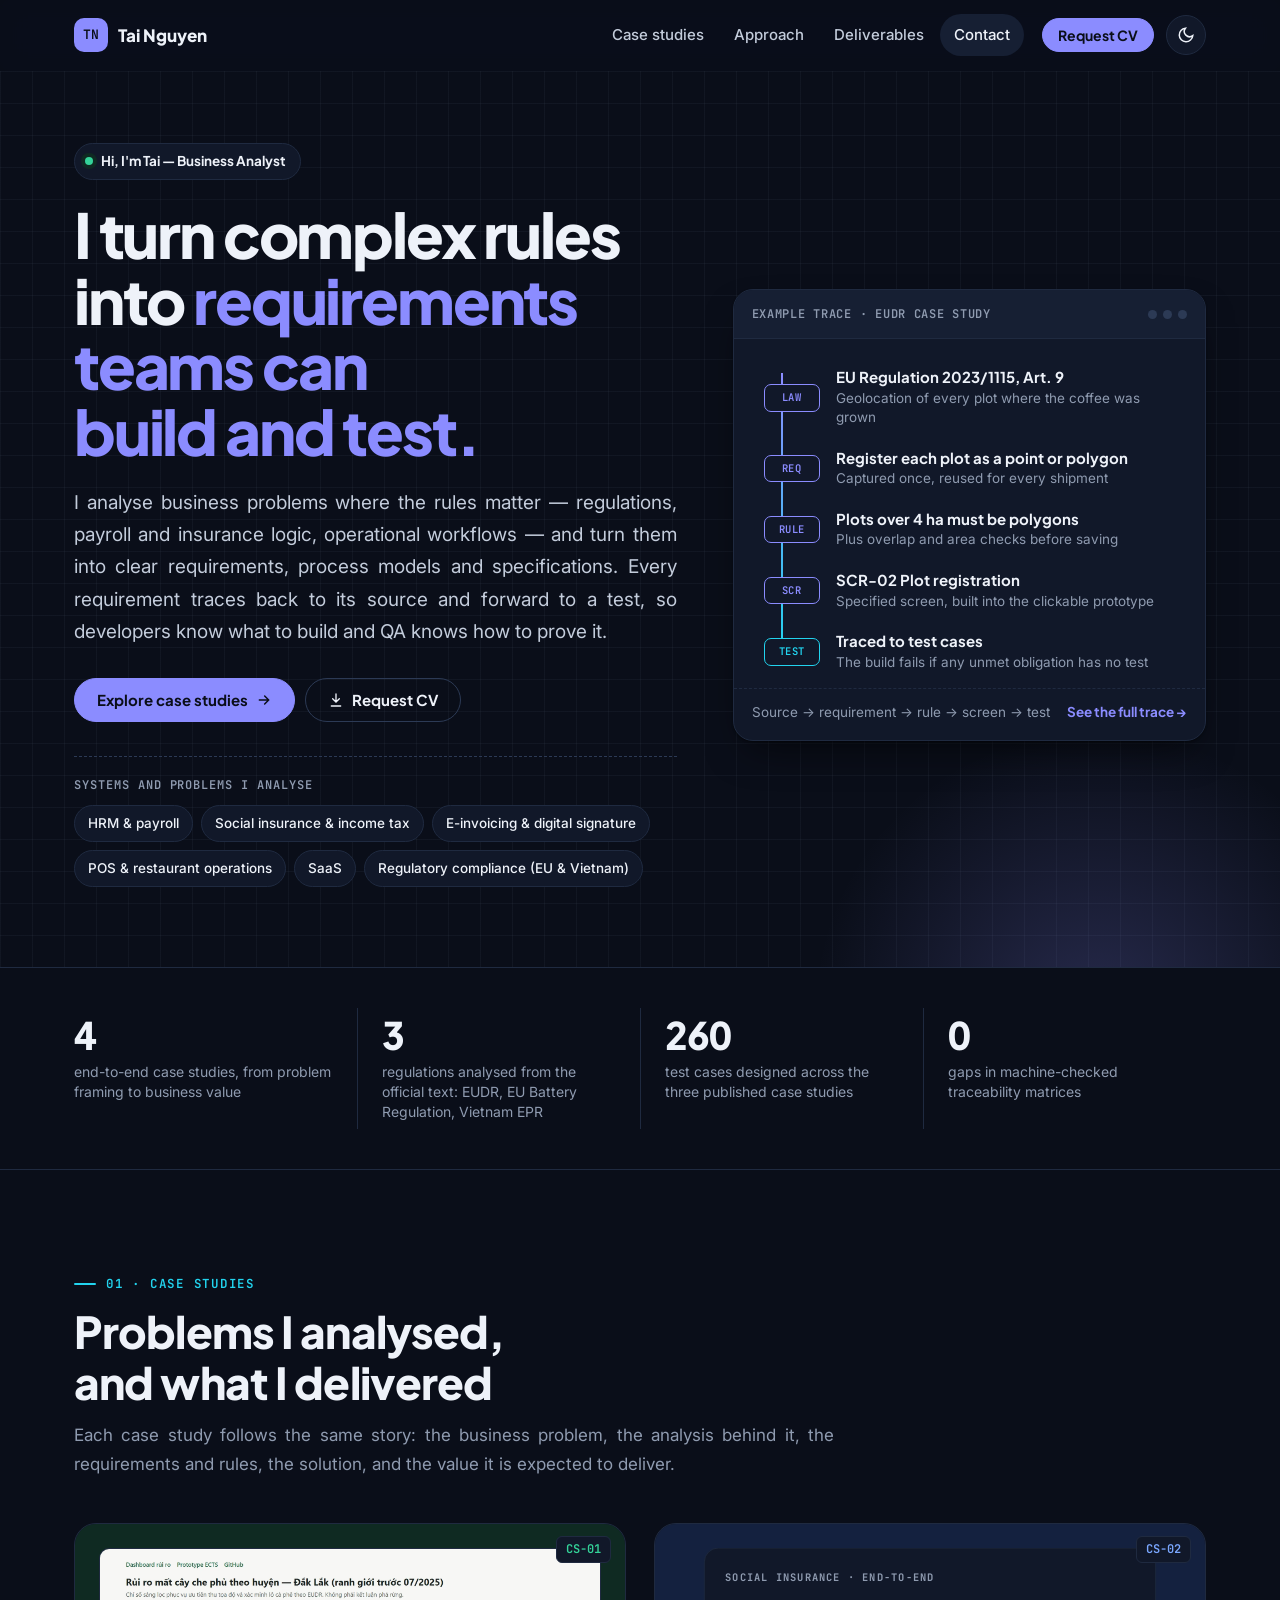
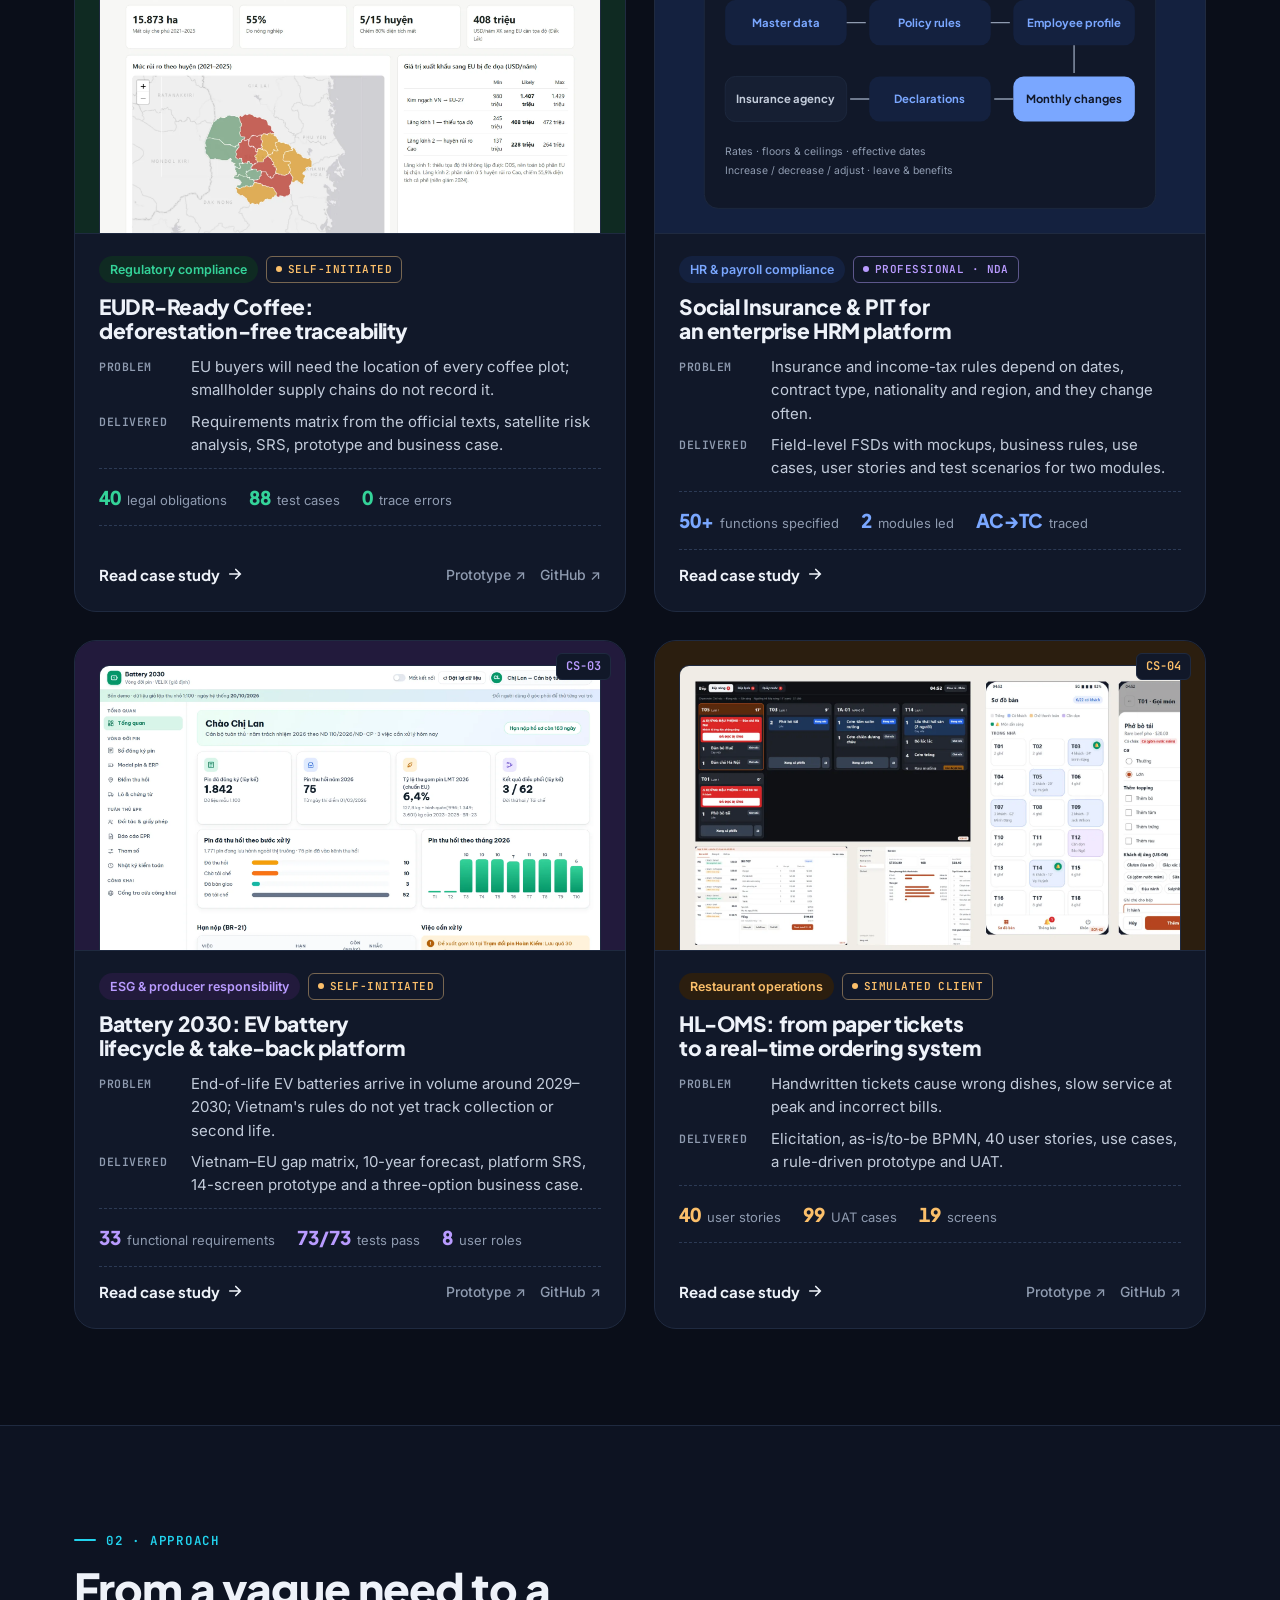
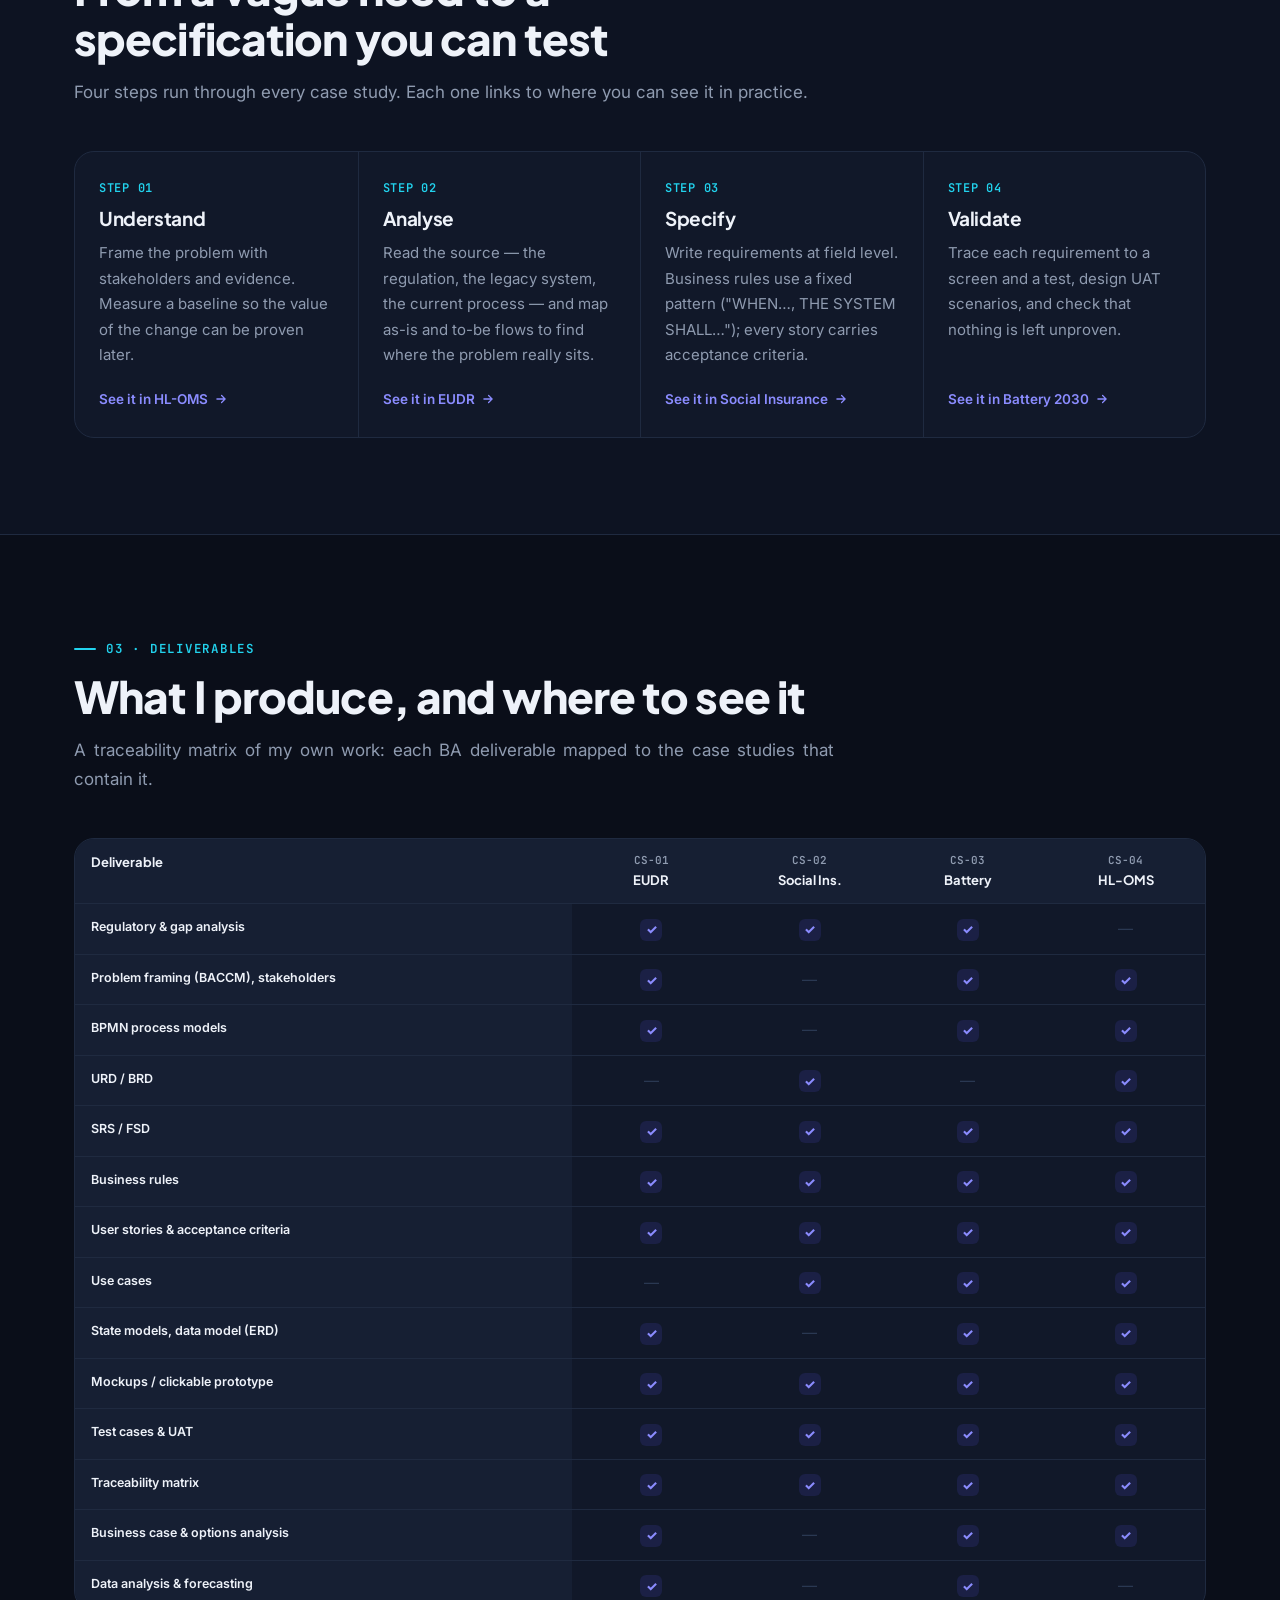
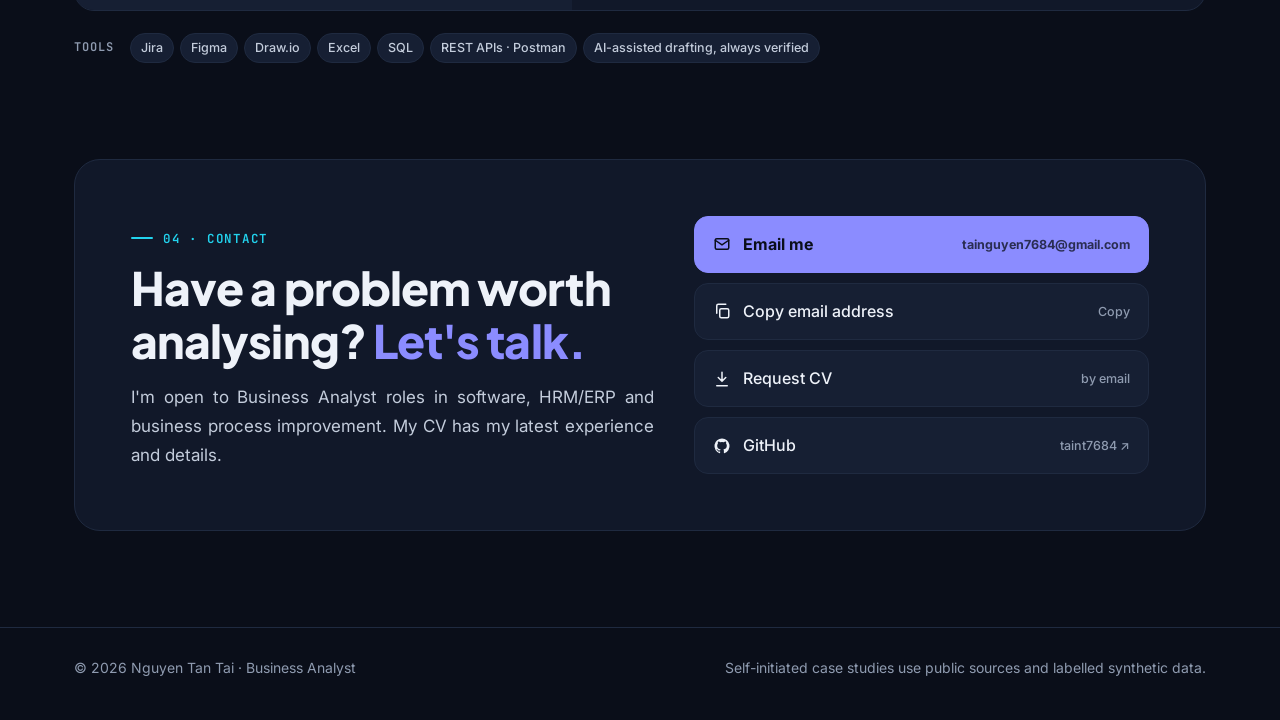
==== commit 7e279e59: "Thiet ke lai toan bo: motif truy vet, the trace EUDR o hero, ma tran deliverable, case study theo ma" ====
--- a/index.html
+++ b/index.html
@@ -3,17 +3,16 @@
 <head>
   <meta charset="utf-8">
   <meta name="viewport" content="width=device-width, initial-scale=1">
-  <!-- EDIT: page title and description (shown in Google and link previews) -->
-  <title>Nguyen Tan Tai — Business Analyst</title>
-  <meta name="description" content="Business Analyst in HRM/ERP, e-invoicing, POS and SaaS. Case studies in requirements, process modelling, specifications and traceability.">
-  <meta property="og:title" content="Nguyen Tan Tai — Business Analyst">
-  <meta property="og:description" content="Case studies: EUDR coffee traceability, Social Insurance & PIT, EV battery EPR platform, restaurant ordering system.">
+  <title>Nguyen Tan Tai — Business Analyst Portfolio</title>
+  <meta name="description" content="Business Analyst case studies: regulatory compliance, HR and payroll rules, EV battery take-back and restaurant operations — from problem framing to requirements, traceability and business value.">
+  <meta property="og:title" content="Nguyen Tan Tai — Business Analyst Portfolio">
+  <meta property="og:description" content="Four end-to-end BA case studies: EUDR coffee traceability, Social Insurance & PIT, Battery 2030, HL-OMS.">
   <meta property="og:image" content="assets/img/eudr-cover.webp">
   <link rel="preconnect" href="https://fonts.googleapis.com">
   <link rel="preconnect" href="https://fonts.gstatic.com" crossorigin>
-  <link rel="stylesheet" href="https://fonts.googleapis.com/css2?family=Inter:wght@400;500;600;700&family=Plus+Jakarta+Sans:wght@600;700;800&family=JetBrains+Mono:wght@500;600&display=swap">
+  <link rel="stylesheet" href="https://fonts.googleapis.com/css2?family=Inter:wght@400;500;600;700&family=Plus+Jakarta+Sans:wght@700;800&family=JetBrains+Mono:wght@500;600&display=swap">
   <link rel="stylesheet" href="assets/style.css">
-  <link rel="icon" href="data:image/svg+xml,%3Csvg xmlns='http://www.w3.org/2000/svg' viewBox='0 0 32 32'%3E%3Crect width='32' height='32' rx='9' fill='%234f46e5'/%3E%3Ctext x='16' y='21' font-family='Arial' font-size='13' font-weight='700' fill='white' text-anchor='middle'%3ETN%3C/text%3E%3C/svg%3E">
+  <link rel="icon" href="data:image/svg+xml,%3Csvg xmlns='http://www.w3.org/2000/svg' viewBox='0 0 32 32'%3E%3Crect width='32' height='32' rx='9' fill='%236366f1'/%3E%3Ctext x='16' y='21' font-family='monospace' font-size='13' font-weight='700' fill='white' text-anchor='middle'%3ETN%3C/text%3E%3C/svg%3E">
   <script>try{var t=localStorage.getItem("theme");if(t)document.documentElement.setAttribute("data-theme",t)}catch(e){}</script>
 </head>
 <body>
@@ -21,15 +20,15 @@
 
 <header class="site-header">
   <nav class="container nav" aria-label="Main">
-    <a class="brand" href="#top"><span class="brand-mark">TN</span><span>Tai Nguyen</span></a>
+    <a class="brand" href="#top" aria-label="Tai Nguyen, home"><span class="brand-mark">TN</span><span>Tai Nguyen</span></a>
     <ul class="nav-links">
-      <li><a href="#work">Work</a></li>
+      <li><a href="#work">Case studies</a></li>
       <li><a href="#approach">Approach</a></li>
-      <li><a href="#skills">Skills</a></li>
+      <li><a href="#deliverables">Deliverables</a></li>
       <li><a href="#contact">Contact</a></li>
     </ul>
     <a class="btn btn-primary btn-sm nav-cta" href="assets/cv/Nguyen-Tan-Tai-CV.pdf" download>Download CV</a>
-    <button class="icon-btn theme-btn" type="button" aria-label="Toggle dark mode">
+    <button class="icon-btn theme-btn" type="button" aria-label="Switch light or dark theme">
       <svg class="sun" viewBox="0 0 24 24" fill="none" stroke="currentColor" stroke-width="2" stroke-linecap="round"><circle cx="12" cy="12" r="4"/><path d="M12 2v2M12 20v2M4.9 4.9l1.4 1.4M17.7 17.7l1.4 1.4M2 12h2M20 12h2M4.9 19.1l1.4-1.4M17.7 6.3l1.4-1.4"/></svg>
       <svg class="moon" viewBox="0 0 24 24" fill="none" stroke="currentColor" stroke-width="2" stroke-linecap="round"><path d="M21 12.8A9 9 0 1 1 11.2 3a7 7 0 0 0 9.8 9.8z"/></svg>
     </button>
@@ -41,234 +40,194 @@
 
 <main id="main">
 
-<!-- =========================== HERO =========================== -->
-<section class="hero" id="top">
+<!-- ======================= HERO ======================= -->
+<section class="hero grid-bg" id="top">
   <div class="container hero-grid">
     <div>
-      <span class="hello"><span class="wave" aria-hidden="true">👋</span> Hi, I'm Tai</span>
-      <h1>Business Analyst turning <span class="hl">complex rules</span> into clear, testable requirements</h1>
-      <!-- EDIT: short introduction -->
+      <span class="hello"><span class="dot" aria-hidden="true"></span>Hi, I'm Tai — Business Analyst</span>
+      <h1>I turn complex rules into <span class="hl">requirements teams can build and test.</span></h1>
       <p class="lead">
-        I work across software products — HRM/ERP, e-invoicing, digital signature, POS and SaaS. I elicit requirements,
-        model business processes, write URD/FSD/SRS documents and support teams through SIT and UAT. A developer background
-        in REST APIs and SQL helps me check that every requirement can actually be built and tested.
+        I analyse business problems where the rules matter — regulations, payroll and insurance logic, operational workflows —
+        and turn them into clear requirements, process models and specifications. Every requirement traces back to its source
+        and forward to a test, so developers know what to build and QA knows how to prove it.
       </p>
       <div class="btn-row">
-        <a class="btn btn-primary" href="#work">See my work
+        <a class="btn btn-primary" href="#work">Explore case studies
           <svg viewBox="0 0 24 24" fill="none" stroke="currentColor" stroke-width="2.2" stroke-linecap="round"><path d="M5 12h14M13 6l6 6-6 6"/></svg>
         </a>
-        <!-- EDIT: put your CV PDF at assets/cv/Nguyen-Tan-Tai-CV.pdf -->
         <a class="btn" href="assets/cv/Nguyen-Tan-Tai-CV.pdf" download>
           <svg viewBox="0 0 24 24" fill="none" stroke="currentColor" stroke-width="2" stroke-linecap="round"><path d="M12 3v12M7 10l5 5 5-5M5 21h14"/></svg>
           Download CV
         </a>
       </div>
-    </div>
-
-    <!-- Illustration drawn in SVG (no photo) -->
-    <div class="portrait" aria-hidden="true">
-      <span class="ring"></span>
-      <span class="blob"></span>
-      <svg class="illu" viewBox="0 0 400 400" xmlns="http://www.w3.org/2000/svg" font-family="Plus Jakarta Sans, Inter, sans-serif">
-        <!-- Spec document card -->
-        <g transform="translate(78 92)">
-          <rect width="244" height="220" rx="18" fill="#ffffff" stroke="#e5e8f0"/>
-          <circle cx="20" cy="20" r="4.5" fill="#f87171"/><circle cx="34" cy="20" r="4.5" fill="#fbbf24"/><circle cx="48" cy="20" r="4.5" fill="#34d399"/>
-          <rect x="150" y="13" width="76" height="14" rx="7" fill="#eef0ff"/>
-          <text x="188" y="24" text-anchor="middle" font-size="8.5" font-weight="800" fill="#4f46e5">FSD · v1</text>
-          <!-- mini process flow -->
-          <rect x="18" y="44" width="54" height="30" rx="8" fill="#e8f0ff"/><text x="45" y="63" text-anchor="middle" font-size="9" font-weight="700" fill="#2563eb">Request</text>
-          <rect x="95" y="44" width="54" height="30" rx="8" fill="#4f46e5"/><text x="122" y="63" text-anchor="middle" font-size="9" font-weight="700" fill="#fff">Validate</text>
-          <path d="M172 46 l16 13 -16 13 -16 -13z" fill="#fff7ed" stroke="#f59e0b" stroke-width="1.5"/>
-          <rect x="196" y="44" width="34" height="30" rx="8" fill="#e7f7f0"/><text x="213" y="63" text-anchor="middle" font-size="9" font-weight="700" fill="#059669">OK</text>
-          <g stroke="#94a3b8" stroke-width="1.5" fill="none"><path d="M72 59h19M149 59h5M188 59h6"/></g>
-          <!-- checklist -->
-          <g font-size="9" font-weight="600" fill="#334155">
-            <rect x="18" y="92" width="14" height="14" rx="4" fill="#10b981"/><path d="M21.5 99l3 3 5-6" stroke="#fff" stroke-width="2" fill="none" stroke-linecap="round"/>
-            <rect x="40" y="96" width="120" height="6" rx="3" fill="#e2e8f0"/>
-            <rect x="18" y="114" width="14" height="14" rx="4" fill="#10b981"/><path d="M21.5 121l3 3 5-6" stroke="#fff" stroke-width="2" fill="none" stroke-linecap="round"/>
-            <rect x="40" y="118" width="96" height="6" rx="3" fill="#e2e8f0"/>
-            <rect x="18" y="136" width="14" height="14" rx="4" fill="#fff" stroke="#cbd5e1" stroke-width="1.5"/>
-            <rect x="40" y="140" width="108" height="6" rx="3" fill="#e2e8f0"/>
-          </g>
-          <!-- EARS rule strip -->
-          <rect x="18" y="164" width="208" height="38" rx="10" fill="#f8fafc" stroke="#e5e8f0"/>
-          <text x="28" y="180" font-size="8.5" font-weight="800" fill="#4f46e5">WHEN</text>
-          <rect x="58" y="174" width="70" height="6" rx="3" fill="#e2e8f0"/>
-          <text x="28" y="195" font-size="8.5" font-weight="800" fill="#059669">THE SYSTEM SHALL</text>
-          <rect x="112" y="189" width="100" height="6" rx="3" fill="#e2e8f0"/>
-          <!-- bar chart -->
-          <g transform="translate(176 92)">
-            <rect x="0" y="34" width="10" height="24" rx="3" fill="#c7d2fe"/>
-            <rect x="15" y="20" width="10" height="38" rx="3" fill="#818cf8"/>
-            <rect x="30" y="8" width="10" height="50" rx="3" fill="#4f46e5"/>
-          </g>
-        </g>
-        <!-- magnifier over the card -->
-        <g transform="translate(262 238)">
-          <circle cx="0" cy="0" r="30" fill="rgba(255,255,255,.55)" stroke="#0f172a" stroke-width="7"/>
-          <path d="M21 21l26 26" stroke="#0f172a" stroke-width="10" stroke-linecap="round"/>
-          <path d="M-12 -10a16 16 0 0 1 14 -8" stroke="#fff" stroke-width="4" fill="none" stroke-linecap="round"/>
-        </g>
-        <!-- sparkles -->
-        <path d="M70 80l5 12 12 5-12 5-5 12-5-12-12-5 12-5z" fill="#fde047"/>
-        <path d="M336 300l3 8 8 3-8 3-3 8-3-8-8-3 8-3z" fill="#ffffff"/>
-      </svg>
-      <span class="chip-float c1"><span class="dot" style="background:#6366f1"></span>FSD · SRS</span>
-      <span class="chip-float c2"><span class="dot" style="background:#0ea5e9"></span>BPMN</span>
-      <span class="chip-float c3"><span class="dot" style="background:#10b981"></span>User stories &amp; AC</span>
-      <span class="chip-float c4"><span class="dot" style="background:#f59e0b"></span>UAT · SQL</span>
-    </div>
-  </div>
-</section>
-
-<!-- =========================== DOMAINS + NUMBERS =========================== -->
-<section class="domains-band" aria-label="Domains and numbers">
-  <div class="container">
-    <!-- EDIT: domains — class "core" highlights main domains -->
-    <div class="domains-row">
-      <h2>Domains</h2>
-      <ul class="tags">
-        <li class="tag core">HRM / ERP</li>
-        <li class="tag core">Social Insurance</li>
-        <li class="tag core">Personal Income Tax</li>
-        <li class="tag core">Payroll</li>
-        <li class="tag">Attendance</li>
-        <li class="tag">E-invoicing</li>
-        <li class="tag">Digital signature</li>
-        <li class="tag">POS</li>
-        <li class="tag">Accounting</li>
-        <li class="tag">SaaS</li>
-        <li class="tag">ESG &amp; compliance</li>
-      </ul>
-    </div>
-    <!-- EDIT: headline numbers -->
-    <div class="stats">
-      <div class="stat reveal"><b>50+</b><span>functions specified in Social Insurance &amp; PIT</span></div>
-      <div class="stat reveal"><b>4</b><span>end-to-end BA case studies</span></div>
-      <div class="stat reveal"><b>3</b><span>regulations analysed from source text</span></div>
-      <div class="stat reveal"><b>0</b><span>traceability gaps in published case studies</span></div>
-    </div>
-  </div>
-</section>
-
-<!-- =========================== WORK =========================== -->
-<section class="band" id="work">
-  <div class="container">
-    <div class="section-head center">
-      <span class="pill-label">My work</span>
-      <h2>Featured case studies</h2>
-      <p>Each one follows the full BA cycle: understand the problem, model it, specify it, then prove the specification is complete through traceability and tests.</p>
+
+      <div class="focus">
+        <h2>Systems and problems I analyse</h2>
+        <ul class="tags">
+          <li class="tag">HRM &amp; payroll</li>
+          <li class="tag">Social insurance &amp; income tax</li>
+          <li class="tag">E-invoicing &amp; digital signature</li>
+          <li class="tag">POS &amp; restaurant operations</li>
+          <li class="tag">SaaS</li>
+          <li class="tag">Regulatory compliance (EU &amp; Vietnam)</li>
+        </ul>
+      </div>
+    </div>
+
+    <!-- A real requirement chain taken from the EUDR case study -->
+    <figure class="trace-card" aria-labelledby="trace-title">
+      <div class="trace-head">
+        <b id="trace-title">Example trace · EUDR case study</b>
+        <span class="dots" aria-hidden="true"><i></i><i></i><i></i></span>
+      </div>
+      <ol class="trace">
+        <li><span class="id">LAW</span><span class="txt"><b>EU Regulation 2023/1115, Art. 9</b><span>Geolocation of every plot where the coffee was grown</span></span></li>
+        <li><span class="id">REQ</span><span class="txt"><b>Register each plot as a point or polygon</b><span>Captured once, reused for every shipment</span></span></li>
+        <li><span class="id">RULE</span><span class="txt"><b>Plots over 4 ha must be polygons</b><span>Plus overlap and area checks before saving</span></span></li>
+        <li><span class="id">SCR</span><span class="txt"><b>SCR-02 Plot registration</b><span>Specified screen, built into the clickable prototype</span></span></li>
+        <li><span class="id">TEST</span><span class="txt"><b>Traced to test cases</b><span>The build fails if any unmet obligation has no test</span></span></li>
+      </ol>
+      <figcaption class="trace-foot">
+        <span>Source → requirement → rule → screen → test</span>
+        <a href="projects/eudr-coffee.html#requirements">See the full trace →</a>
+      </figcaption>
+    </figure>
+  </div>
+</section>
+
+<!-- ======================= PROOF ======================= -->
+<section class="proof" aria-label="Case studies in numbers">
+  <div class="container proof-grid">
+    <div class="proof-item reveal"><b>4</b><span>end-to-end case studies, from problem framing to business value</span></div>
+    <div class="proof-item reveal"><b>3</b><span>regulations analysed from the official text: EUDR, EU Battery Regulation, Vietnam EPR</span></div>
+    <div class="proof-item reveal"><b>260</b><span>test cases designed across the three published case studies</span></div>
+    <div class="proof-item reveal"><b>0</b><span>gaps in machine-checked traceability matrices</span></div>
+  </div>
+</section>
+
+<!-- ======================= CASE STUDIES ======================= -->
+<section id="work">
+  <div class="container">
+    <div class="section-head">
+      <span class="sec-label">01 · Case studies</span>
+      <h2>Problems I analysed, and what I delivered</h2>
+      <p>Each case study follows the same story: the business problem, the analysis behind it, the requirements and rules, the solution, and the value it is expected to deliver.</p>
     </div>
 
     <div class="work-grid">
 
-      <!-- ---------- 01 EUDR ---------- -->
+      <!-- 01 EUDR -->
       <article class="work-card theme-green reveal">
-        <a class="work-media" href="projects/eudr-coffee.html" aria-label="EUDR-Ready Coffee case study">
-          <img src="assets/img/eudr-cover.webp" alt="District risk dashboard for EUDR coffee traceability" width="1800" height="1069" loading="lazy">
-          <span class="work-no">01</span>
+        <a class="work-media" href="projects/eudr-coffee.html" tabindex="-1" aria-hidden="true">
+          <img src="assets/img/eudr-cover.webp" alt="" width="1800" height="1069" loading="lazy">
+          <span class="work-no">CS-01</span>
         </a>
         <div class="work-body">
-          <span class="tone-badge">Regulatory compliance · Self-initiated</span>
+          <div class="work-top"><span class="tone-badge">Regulatory compliance</span><span class="ev ev-sim">Self-initiated</span></div>
           <h3><a href="projects/eudr-coffee.html">EUDR-Ready Coffee: deforestation-free traceability</a></h3>
-          <p>How a Vietnamese coffee exporter can meet the EU Deforestation Regulation — from the legal text and satellite data to requirements, design and a business case.</p>
+          <dl class="work-facts">
+            <div><dt>Problem</dt><dd>EU buyers will need the location of every coffee plot; smallholder supply chains do not record it.</dd></div>
+            <div><dt>Delivered</dt><dd>Requirements matrix from the official texts, satellite risk analysis, SRS, prototype and business case.</dd></div>
+          </dl>
           <div class="work-metrics">
-            <div><b>40</b><span>EU obligations</span></div>
+            <div><b>40</b><span>legal obligations</span></div>
             <div><b>88</b><span>test cases</span></div>
             <div><b>0</b><span>trace errors</span></div>
           </div>
-          <ul class="tags"><li class="tag">Gap analysis</li><li class="tag">BPMN</li><li class="tag">SRS</li><li class="tag">Business case</li></ul>
           <div class="work-foot">
-            <a class="link-arrow" href="projects/eudr-coffee.html">View case study <svg viewBox="0 0 24 24" fill="none" stroke="currentColor" stroke-width="2.2" stroke-linecap="round"><path d="M5 12h14M13 6l6 6-6 6"/></svg></a>
+            <span class="link-arrow">Read case study <svg viewBox="0 0 24 24" fill="none" stroke="currentColor" stroke-width="2.2" stroke-linecap="round"><path d="M5 12h14M13 6l6 6-6 6"/></svg></span>
             <span class="mini-links"><a href="https://taint7684.github.io/eudr-coffee-ba/prototype/" target="_blank" rel="noopener">Prototype ↗</a><a href="https://github.com/taint7684/eudr-coffee-ba" target="_blank" rel="noopener">GitHub ↗</a></span>
           </div>
         </div>
       </article>
 
-      <!-- ---------- 02 Social Insurance ---------- -->
+      <!-- 02 Social Insurance -->
       <article class="work-card theme-blue reveal">
-        <a class="work-media" href="projects/social-insurance.html" aria-label="Social Insurance and PIT case study">
-          <div class="nda-visual" aria-hidden="true">
+        <a class="work-media" href="projects/social-insurance.html" tabindex="-1" aria-hidden="true">
+          <div class="nda-visual">
             <svg viewBox="0 0 520 300" xmlns="http://www.w3.org/2000/svg" font-family="Plus Jakarta Sans, Inter, sans-serif">
               <rect x="0" y="0" width="520" height="300" rx="16" fill="var(--surface)" stroke="var(--line)"/>
-              <text x="24" y="38" font-size="12" font-weight="800" fill="var(--muted)" letter-spacing="1.4">SOCIAL INSURANCE · END-TO-END</text>
+              <text x="24" y="38" font-size="12" font-weight="700" fill="var(--muted)" letter-spacing="1.4" font-family="JetBrains Mono, monospace">SOCIAL INSURANCE · END-TO-END</text>
               <g font-size="13" font-weight="700">
                 <rect x="24" y="60" width="140" height="52" rx="12" fill="var(--blue-soft)"/><text x="94" y="91" text-anchor="middle" fill="var(--blue)">Master data</text>
                 <rect x="190" y="60" width="140" height="52" rx="12" fill="var(--blue-soft)"/><text x="260" y="91" text-anchor="middle" fill="var(--blue)">Policy rules</text>
                 <rect x="356" y="60" width="140" height="52" rx="12" fill="var(--blue-soft)"/><text x="426" y="91" text-anchor="middle" fill="var(--blue)">Employee profile</text>
-                <rect x="356" y="148" width="140" height="52" rx="12" fill="var(--blue)"/><text x="426" y="179" text-anchor="middle" fill="#fff">Monthly changes</text>
+                <rect x="356" y="148" width="140" height="52" rx="12" fill="var(--blue)"/><text x="426" y="179" text-anchor="middle" fill="var(--surface)">Monthly changes</text>
                 <rect x="190" y="148" width="140" height="52" rx="12" fill="var(--blue-soft)"/><text x="260" y="179" text-anchor="middle" fill="var(--blue)">Declarations</text>
-                <rect x="24" y="148" width="140" height="52" rx="12" fill="var(--sunk)"/><text x="94" y="179" text-anchor="middle" fill="var(--ink-2)">Insurance agency</text>
+                <rect x="24" y="148" width="140" height="52" rx="12" fill="var(--surface-2)" stroke="var(--line)"/><text x="94" y="179" text-anchor="middle" fill="var(--ink-2)">Insurance agency</text>
               </g>
               <g stroke="var(--muted)" stroke-width="1.6" fill="none"><path d="M164 86h22M330 86h22M426 112v32M356 174h-22M190 174h-22"/></g>
               <g font-size="12" fill="var(--muted)" font-family="Inter, sans-serif">
                 <text x="24" y="238">Rates · floors &amp; ceilings · effective dates</text>
                 <text x="24" y="260">Increase / decrease / adjust · leave &amp; benefits</text>
               </g>
-              <rect x="388" y="232" width="108" height="36" rx="18" fill="var(--amber-soft)"/>
-              <text x="442" y="255" text-anchor="middle" font-size="12" font-weight="800" fill="var(--amber)">Under NDA</text>
             </svg>
           </div>
-          <span class="work-no">02</span>
+          <span class="work-no">CS-02</span>
         </a>
         <div class="work-body">
-          <span class="tone-badge">Professional work · FPT IS</span>
+          <div class="work-top"><span class="tone-badge">HR &amp; payroll compliance</span><span class="ev ev-nda">Professional · NDA</span></div>
           <h3><a href="projects/social-insurance.html">Social Insurance &amp; PIT for an enterprise HRM platform</a></h3>
-          <p>Turning Vietnamese social insurance and personal income tax regulations into field-level specifications that developers can build and QA can test.</p>
+          <dl class="work-facts">
+            <div><dt>Problem</dt><dd>Insurance and income-tax rules depend on dates, contract type, nationality and region, and they change often.</dd></div>
+            <div><dt>Delivered</dt><dd>Field-level FSDs with mockups, business rules, use cases, user stories and test scenarios for two modules.</dd></div>
+          </dl>
           <div class="work-metrics">
-            <div><b>50+</b><span>functions</span></div>
+            <div><b>50+</b><span>functions specified</span></div>
+            <div><b>2</b><span>modules led</span></div>
             <div><b>AC→TC</b><span>traced</span></div>
-            <div><b>2</b><span>modules led</span></div>
-          </div>
-          <ul class="tags"><li class="tag">FSD</li><li class="tag">Business rules</li><li class="tag">Gap analysis</li><li class="tag">Test scenarios</li></ul>
+          </div>
           <div class="work-foot">
-            <a class="link-arrow" href="projects/social-insurance.html">View case study <svg viewBox="0 0 24 24" fill="none" stroke="currentColor" stroke-width="2.2" stroke-linecap="round"><path d="M5 12h14M13 6l6 6-6 6"/></svg></a>
+            <span class="link-arrow">Read case study <svg viewBox="0 0 24 24" fill="none" stroke="currentColor" stroke-width="2.2" stroke-linecap="round"><path d="M5 12h14M13 6l6 6-6 6"/></svg></span>
           </div>
         </div>
       </article>
 
-      <!-- ---------- 03 Battery 2030 ---------- -->
+      <!-- 03 Battery 2030 -->
       <article class="work-card theme-violet reveal">
-        <a class="work-media" href="projects/battery-2030.html" aria-label="Battery 2030 case study">
-          <img src="assets/img/battery-scr-overview.webp" alt="Battery 2030 prototype: compliance overview dashboard" width="1800" height="1138" loading="lazy">
-          <span class="work-no">03</span>
+        <a class="work-media" href="projects/battery-2030.html" tabindex="-1" aria-hidden="true">
+          <img src="assets/img/battery-scr-overview.webp" alt="" width="1800" height="1138" loading="lazy">
+          <span class="work-no">CS-03</span>
         </a>
         <div class="work-body">
-          <span class="tone-badge">ESG &amp; EPR compliance · Self-initiated</span>
+          <div class="work-top"><span class="tone-badge">ESG &amp; producer responsibility</span><span class="ev ev-sim">Self-initiated</span></div>
           <h3><a href="projects/battery-2030.html">Battery 2030: EV battery lifecycle &amp; take-back platform</a></h3>
-          <p>How an e-motorbike maker in Vietnam can meet Extended Producer Responsibility — from the law and a 10-year forecast to a platform design, prototype and business case.</p>
+          <dl class="work-facts">
+            <div><dt>Problem</dt><dd>End-of-life EV batteries arrive in volume around 2029–2030; Vietnam's rules do not yet track collection or second life.</dd></div>
+            <div><dt>Delivered</dt><dd>Vietnam–EU gap matrix, 10-year forecast, platform SRS, 14-screen prototype and a three-option business case.</dd></div>
+          </dl>
           <div class="work-metrics">
-            <div><b>33</b><span>requirements</span></div>
+            <div><b>33</b><span>functional requirements</span></div>
             <div><b>73/73</b><span>tests pass</span></div>
-            <div><b>14</b><span>screens</span></div>
-          </div>
-          <ul class="tags"><li class="tag">Regulatory analysis</li><li class="tag">Forecasting</li><li class="tag">AI requirements</li><li class="tag">Business case</li></ul>
+            <div><b>8</b><span>user roles</span></div>
+          </div>
           <div class="work-foot">
-            <a class="link-arrow" href="projects/battery-2030.html">View case study <svg viewBox="0 0 24 24" fill="none" stroke="currentColor" stroke-width="2.2" stroke-linecap="round"><path d="M5 12h14M13 6l6 6-6 6"/></svg></a>
+            <span class="link-arrow">Read case study <svg viewBox="0 0 24 24" fill="none" stroke="currentColor" stroke-width="2.2" stroke-linecap="round"><path d="M5 12h14M13 6l6 6-6 6"/></svg></span>
             <span class="mini-links"><a href="https://taint7684.github.io/battery-2030-ba/prototype/" target="_blank" rel="noopener">Prototype ↗</a><a href="https://github.com/taint7684/battery-2030-ba" target="_blank" rel="noopener">GitHub ↗</a></span>
           </div>
         </div>
       </article>
 
-      <!-- ---------- 04 HL-OMS ---------- -->
+      <!-- 04 HL-OMS -->
       <article class="work-card theme-amber reveal">
-        <a class="work-media" href="projects/hl-oms.html" aria-label="HL-OMS case study">
-          <img src="assets/img/hloms-cover.webp" alt="HL-OMS prototype: kitchen display, table map and checkout" width="1800" height="884" loading="lazy">
-          <span class="work-no">04</span>
+        <a class="work-media" href="projects/hl-oms.html" tabindex="-1" aria-hidden="true">
+          <img src="assets/img/hloms-cover.webp" alt="" width="1800" height="884" loading="lazy">
+          <span class="work-no">CS-04</span>
         </a>
         <div class="work-body">
-          <span class="tone-badge">Restaurant operations · Self-initiated</span>
-          <h3><a href="projects/hl-oms.html">HL-OMS: order management for a Sydney restaurant</a></h3>
-          <p>Replacing paper order tickets with a four-app ordering system — from elicitation and BPMN to a working prototype, UAT and a pitch deck.</p>
+          <div class="work-top"><span class="tone-badge">Restaurant operations</span><span class="ev ev-sim">Simulated client</span></div>
+          <h3><a href="projects/hl-oms.html">HL-OMS: from paper tickets to a real-time ordering system</a></h3>
+          <dl class="work-facts">
+            <div><dt>Problem</dt><dd>Handwritten tickets cause wrong dishes, slow service at peak and incorrect bills.</dd></div>
+            <div><dt>Delivered</dt><dd>Elicitation, as-is/to-be BPMN, 40 user stories, use cases, a rule-driven prototype and UAT.</dd></div>
+          </dl>
           <div class="work-metrics">
             <div><b>40</b><span>user stories</span></div>
             <div><b>99</b><span>UAT cases</span></div>
             <div><b>19</b><span>screens</span></div>
           </div>
-          <ul class="tags"><li class="tag">BACCM</li><li class="tag">Use cases</li><li class="tag">State machines</li><li class="tag">BRD · SRS · UAT</li></ul>
           <div class="work-foot">
-            <a class="link-arrow" href="projects/hl-oms.html">View case study <svg viewBox="0 0 24 24" fill="none" stroke="currentColor" stroke-width="2.2" stroke-linecap="round"><path d="M5 12h14M13 6l6 6-6 6"/></svg></a>
+            <span class="link-arrow">Read case study <svg viewBox="0 0 24 24" fill="none" stroke="currentColor" stroke-width="2.2" stroke-linecap="round"><path d="M5 12h14M13 6l6 6-6 6"/></svg></span>
             <span class="mini-links"><a href="https://taint7684.github.io/hl-oms-ba/07_UIUX/prototype/" target="_blank" rel="noopener">Prototype ↗</a><a href="https://github.com/taint7684/hl-oms-ba" target="_blank" rel="noopener">GitHub ↗</a></span>
           </div>
         </div>
@@ -278,116 +237,115 @@
   </div>
 </section>
 
-<!-- =========================== APPROACH =========================== -->
-<section id="approach">
-  <div class="container">
-    <div class="section-head center">
-      <span class="pill-label">How I work</span>
+<!-- ======================= APPROACH ======================= -->
+<section class="band" id="approach">
+  <div class="container">
+    <div class="section-head">
+      <span class="sec-label">02 · Approach</span>
       <h2>From a vague need to a specification you can test</h2>
-      <p>The same four steps run through every case study, scaled to the project.</p>
+      <p>Four steps run through every case study. Each one links to where you can see it in practice.</p>
     </div>
     <ol class="process">
       <li class="reveal">
-        <span class="ico"><svg viewBox="0 0 24 24" fill="none" stroke="currentColor" stroke-width="2" stroke-linecap="round"><circle cx="11" cy="11" r="7"/><path d="M21 21l-4.3-4.3"/></svg></span>
+        <span class="num">STEP 01</span>
         <h3>Understand</h3>
-        <p>Elicit needs through interviews, observation and document review. Measure the baseline so the value of the change can be proven later.</p>
+        <p>Frame the problem with stakeholders and evidence. Measure a baseline so the value of the change can be proven later.</p>
+        <a class="seen" href="projects/hl-oms.html#problem">See it in HL-OMS <svg viewBox="0 0 24 24" fill="none" stroke="currentColor" stroke-width="2.2" stroke-linecap="round"><path d="M5 12h14M13 6l6 6-6 6"/></svg></a>
       </li>
       <li class="reveal">
-        <span class="ico"><svg viewBox="0 0 24 24" fill="none" stroke="currentColor" stroke-width="2" stroke-linecap="round"><rect x="3" y="3" width="7" height="7" rx="1.5"/><rect x="14" y="14" width="7" height="7" rx="1.5"/><path d="M10 6.5h4a2 2 0 0 1 2 2V14"/></svg></span>
-        <h3>Model</h3>
-        <p>Map as-is and to-be processes in BPMN, then use cases, state machines and data. Exception flows reveal the rules interviews miss.</p>
+        <span class="num">STEP 02</span>
+        <h3>Analyse</h3>
+        <p>Read the source — the regulation, the legacy system, the current process — and map as-is and to-be flows to find where the problem really sits.</p>
+        <a class="seen" href="projects/eudr-coffee.html#analysis">See it in EUDR <svg viewBox="0 0 24 24" fill="none" stroke="currentColor" stroke-width="2.2" stroke-linecap="round"><path d="M5 12h14M13 6l6 6-6 6"/></svg></a>
       </li>
       <li class="reveal">
-        <span class="ico"><svg viewBox="0 0 24 24" fill="none" stroke="currentColor" stroke-width="2" stroke-linecap="round"><path d="M14 3H6a2 2 0 0 0-2 2v14a2 2 0 0 0 2 2h12a2 2 0 0 0 2-2V9z"/><path d="M14 3v6h6M8 13h8M8 17h5"/></svg></span>
+        <span class="num">STEP 03</span>
         <h3>Specify</h3>
-        <p>Write URD, FSD or SRS at field level. Business rules follow EARS ("WHEN…, THE SYSTEM SHALL…"); every story carries acceptance criteria.</p>
+        <p>Write requirements at field level. Business rules use a fixed pattern ("WHEN…, THE SYSTEM SHALL…"); every story carries acceptance criteria.</p>
+        <a class="seen" href="projects/social-insurance.html#requirements">See it in Social Insurance <svg viewBox="0 0 24 24" fill="none" stroke="currentColor" stroke-width="2.2" stroke-linecap="round"><path d="M5 12h14M13 6l6 6-6 6"/></svg></a>
       </li>
       <li class="reveal">
-        <span class="ico"><svg viewBox="0 0 24 24" fill="none" stroke="currentColor" stroke-width="2" stroke-linecap="round"><path d="M9 11l3 3 8-8"/><path d="M20 12v7a2 2 0 0 1-2 2H5a2 2 0 0 1-2-2V5a2 2 0 0 1 2-2h11"/></svg></span>
+        <span class="num">STEP 04</span>
         <h3>Validate</h3>
-        <p>Trace requirement → rule → screen → test case. Design test scenarios, support SIT/UAT and track defects to closure.</p>
+        <p>Trace each requirement to a screen and a test, design UAT scenarios, and check that nothing is left unproven.</p>
+        <a class="seen" href="projects/battery-2030.html#value">See it in Battery 2030 <svg viewBox="0 0 24 24" fill="none" stroke="currentColor" stroke-width="2.2" stroke-linecap="round"><path d="M5 12h14M13 6l6 6-6 6"/></svg></a>
       </li>
     </ol>
   </div>
 </section>
 
-<!-- =========================== SKILLS =========================== -->
-<section class="band" id="skills">
-  <div class="container">
-    <div class="section-head center">
-      <span class="pill-label">Toolkit</span>
-      <h2>Skills</h2>
-    </div>
-    <div class="skills">
-      <div class="skill reveal">
-        <h3><span class="ico"><svg viewBox="0 0 24 24" fill="none" stroke="currentColor" stroke-width="2" stroke-linecap="round"><path d="M12 2l8 4v6c0 5-3.5 8.5-8 10-4.5-1.5-8-5-8-10V6z"/></svg></span>Domain</h3>
-        <ul class="tags">
-          <li class="tag">Social Insurance</li><li class="tag">Personal Income Tax</li><li class="tag">Payroll</li><li class="tag">Attendance</li><li class="tag">HRM / ERP</li><li class="tag">E-invoicing</li><li class="tag">Digital signature</li><li class="tag">POS</li><li class="tag">SaaS</li>
-        </ul>
-      </div>
-      <div class="skill reveal">
-        <h3><span class="ico"><svg viewBox="0 0 24 24" fill="none" stroke="currentColor" stroke-width="2" stroke-linecap="round"><circle cx="11" cy="11" r="7"/><path d="M21 21l-4.3-4.3"/></svg></span>Business analysis</h3>
-        <ul class="tags">
-          <li class="tag">Requirement elicitation</li><li class="tag">Process analysis</li><li class="tag">Gap analysis</li><li class="tag">Business rules</li><li class="tag">Regulatory analysis</li><li class="tag">Traceability</li><li class="tag">Stakeholder management</li>
-        </ul>
-      </div>
-      <div class="skill reveal">
-        <h3><span class="ico"><svg viewBox="0 0 24 24" fill="none" stroke="currentColor" stroke-width="2" stroke-linecap="round"><path d="M14 3H6a2 2 0 0 0-2 2v14a2 2 0 0 0 2 2h12a2 2 0 0 0 2-2V9z"/><path d="M14 3v6h6M8 13h8M8 17h5"/></svg></span>Documentation &amp; modelling</h3>
-        <ul class="tags">
-          <li class="tag">URD / BRD</li><li class="tag">FSD / SRS</li><li class="tag">User stories &amp; AC</li><li class="tag">BPMN</li><li class="tag">UML use case &amp; activity</li><li class="tag">Wireframes</li>
-        </ul>
-      </div>
-      <div class="skill reveal">
-        <h3><span class="ico"><svg viewBox="0 0 24 24" fill="none" stroke="currentColor" stroke-width="2" stroke-linecap="round"><path d="M9 11l3 3 8-8"/><path d="M20 12v7a2 2 0 0 1-2 2H5a2 2 0 0 1-2-2V5a2 2 0 0 1 2-2h11"/></svg></span>Validation &amp; delivery</h3>
-        <ul class="tags">
-          <li class="tag">SIT / UAT support</li><li class="tag">Test scenario design</li><li class="tag">Defect tracking</li><li class="tag">Agile / Scrum</li>
-        </ul>
-      </div>
-      <div class="skill reveal">
-        <h3><span class="ico"><svg viewBox="0 0 24 24" fill="none" stroke="currentColor" stroke-width="2" stroke-linecap="round"><ellipse cx="12" cy="5" rx="8" ry="3"/><path d="M4 5v14c0 1.7 3.6 3 8 3s8-1.3 8-3V5M4 12c0 1.7 3.6 3 8 3s8-1.3 8-3"/></svg></span>Technical</h3>
-        <ul class="tags">
-          <li class="tag">SQL</li><li class="tag">REST APIs</li><li class="tag">Postman</li><li class="tag">Database fundamentals</li>
-        </ul>
-      </div>
-      <div class="skill reveal">
-        <h3><span class="ico"><svg viewBox="0 0 24 24" fill="none" stroke="currentColor" stroke-width="2" stroke-linecap="round"><rect x="3" y="3" width="7" height="7" rx="1.5"/><rect x="14" y="3" width="7" height="7" rx="1.5"/><rect x="3" y="14" width="7" height="7" rx="1.5"/><rect x="14" y="14" width="7" height="7" rx="1.5"/></svg></span>Tools</h3>
-        <ul class="tags">
-          <li class="tag">Jira</li><li class="tag">Figma</li><li class="tag">Draw.io</li><li class="tag">Excel</li><li class="tag">ChatGPT</li><li class="tag">Claude</li>
-        </ul>
-      </div>
-    </div>
-  </div>
-</section>
-
-<!-- =========================== CONTACT =========================== -->
-<section id="contact">
-  <div class="container">
-    <div class="contact-card reveal">
+<!-- ======================= DELIVERABLES ======================= -->
+<section id="deliverables">
+  <div class="container">
+    <div class="section-head">
+      <span class="sec-label">03 · Deliverables</span>
+      <h2>What I produce, and where to see it</h2>
+      <p>A traceability matrix of my own work: each BA deliverable mapped to the case studies that contain it.</p>
+    </div>
+
+    <div class="matrix-wrap reveal">
+      <table class="matrix">
+        <caption class="sr-only">BA deliverables by case study</caption>
+        <thead>
+          <tr>
+            <th scope="col">Deliverable</th>
+            <th scope="col"><a href="projects/eudr-coffee.html"><small>CS-01</small>EUDR</a></th>
+            <th scope="col"><a href="projects/social-insurance.html"><small>CS-02</small>Social Ins.</a></th>
+            <th scope="col"><a href="projects/battery-2030.html"><small>CS-03</small>Battery</a></th>
+            <th scope="col"><a href="projects/hl-oms.html"><small>CS-04</small>HL-OMS</a></th>
+          </tr>
+        </thead>
+        <tbody>
+          <tr><th scope="row">Regulatory &amp; gap analysis</th><td><span class="yes" role="img" aria-label="Yes"></span></td><td><span class="yes" role="img" aria-label="Yes"></span></td><td><span class="yes" role="img" aria-label="Yes"></span></td><td><span class="no" role="img" aria-label="No">—</span></td></tr>
+          <tr><th scope="row">Problem framing (BACCM), stakeholders</th><td><span class="yes" role="img" aria-label="Yes"></span></td><td><span class="no" role="img" aria-label="No">—</span></td><td><span class="yes" role="img" aria-label="Yes"></span></td><td><span class="yes" role="img" aria-label="Yes"></span></td></tr>
+          <tr><th scope="row">BPMN process models</th><td><span class="yes" role="img" aria-label="Yes"></span></td><td><span class="no" role="img" aria-label="No">—</span></td><td><span class="yes" role="img" aria-label="Yes"></span></td><td><span class="yes" role="img" aria-label="Yes"></span></td></tr>
+          <tr><th scope="row">URD / BRD</th><td><span class="no" role="img" aria-label="No">—</span></td><td><span class="yes" role="img" aria-label="Yes"></span></td><td><span class="no" role="img" aria-label="No">—</span></td><td><span class="yes" role="img" aria-label="Yes"></span></td></tr>
+          <tr><th scope="row">SRS / FSD</th><td><span class="yes" role="img" aria-label="Yes"></span></td><td><span class="yes" role="img" aria-label="Yes"></span></td><td><span class="yes" role="img" aria-label="Yes"></span></td><td><span class="yes" role="img" aria-label="Yes"></span></td></tr>
+          <tr><th scope="row">Business rules</th><td><span class="yes" role="img" aria-label="Yes"></span></td><td><span class="yes" role="img" aria-label="Yes"></span></td><td><span class="yes" role="img" aria-label="Yes"></span></td><td><span class="yes" role="img" aria-label="Yes"></span></td></tr>
+          <tr><th scope="row">User stories &amp; acceptance criteria</th><td><span class="yes" role="img" aria-label="Yes"></span></td><td><span class="yes" role="img" aria-label="Yes"></span></td><td><span class="yes" role="img" aria-label="Yes"></span></td><td><span class="yes" role="img" aria-label="Yes"></span></td></tr>
+          <tr><th scope="row">Use cases</th><td><span class="no" role="img" aria-label="No">—</span></td><td><span class="yes" role="img" aria-label="Yes"></span></td><td><span class="yes" role="img" aria-label="Yes"></span></td><td><span class="yes" role="img" aria-label="Yes"></span></td></tr>
+          <tr><th scope="row">State models, data model (ERD)</th><td><span class="yes" role="img" aria-label="Yes"></span></td><td><span class="no" role="img" aria-label="No">—</span></td><td><span class="yes" role="img" aria-label="Yes"></span></td><td><span class="yes" role="img" aria-label="Yes"></span></td></tr>
+          <tr><th scope="row">Mockups / clickable prototype</th><td><span class="yes" role="img" aria-label="Yes"></span></td><td><span class="yes" role="img" aria-label="Yes"></span></td><td><span class="yes" role="img" aria-label="Yes"></span></td><td><span class="yes" role="img" aria-label="Yes"></span></td></tr>
+          <tr><th scope="row">Test cases &amp; UAT</th><td><span class="yes" role="img" aria-label="Yes"></span></td><td><span class="yes" role="img" aria-label="Yes"></span></td><td><span class="yes" role="img" aria-label="Yes"></span></td><td><span class="yes" role="img" aria-label="Yes"></span></td></tr>
+          <tr><th scope="row">Traceability matrix</th><td><span class="yes" role="img" aria-label="Yes"></span></td><td><span class="yes" role="img" aria-label="Yes"></span></td><td><span class="yes" role="img" aria-label="Yes"></span></td><td><span class="yes" role="img" aria-label="Yes"></span></td></tr>
+          <tr><th scope="row">Business case &amp; options analysis</th><td><span class="yes" role="img" aria-label="Yes"></span></td><td><span class="no" role="img" aria-label="No">—</span></td><td><span class="yes" role="img" aria-label="Yes"></span></td><td><span class="yes" role="img" aria-label="Yes"></span></td></tr>
+          <tr><th scope="row">Data analysis &amp; forecasting</th><td><span class="yes" role="img" aria-label="Yes"></span></td><td><span class="no" role="img" aria-label="No">—</span></td><td><span class="yes" role="img" aria-label="Yes"></span></td><td><span class="no" role="img" aria-label="No">—</span></td></tr>
+        </tbody>
+      </table>
+    </div>
+
+    <div class="toolbox">
+      <h3>Tools</h3>
+      <ul class="tags">
+        <li class="tag">Jira</li><li class="tag">Figma</li><li class="tag">Draw.io</li><li class="tag">Excel</li>
+        <li class="tag">SQL</li><li class="tag">REST APIs · Postman</li><li class="tag">AI-assisted drafting, always verified</li>
+      </ul>
+    </div>
+  </div>
+</section>
+
+<!-- ======================= CONTACT ======================= -->
+<section id="contact" style="padding-top:0">
+  <div class="container">
+    <div class="contact-card grid-bg reveal">
       <div>
-        <h2>Ready to work together? <span>Let's talk.</span></h2>
-        <p>Open to Business Analyst opportunities in software, HRM/ERP and business process improvement. My CV has the latest details on my experience.</p>
+        <span class="sec-label">04 · Contact</span>
+        <h2 style="margin-top:12px">Have a problem worth analysing? <span>Let's talk.</span></h2>
+        <p>I'm open to Business Analyst roles in software, HRM/ERP and business process improvement. My CV has my latest experience and details.</p>
       </div>
       <ul class="contact-list">
-        <!-- EDIT: contact details -->
-        <li><a href="mailto:tainguyen7684@gmail.com">
+        <li><a class="primary" href="mailto:tainguyen7684@gmail.com">
           <svg viewBox="0 0 24 24" fill="none" stroke="currentColor" stroke-width="2" stroke-linecap="round"><rect x="3" y="5" width="18" height="14" rx="2"/><path d="M3 7l9 6 9-6"/></svg>
-          tainguyen7684@gmail.com</a></li>
+          Email me<span class="hint">tainguyen7684@gmail.com</span></a></li>
         <li><button type="button" data-copy="tainguyen7684@gmail.com">
           <svg viewBox="0 0 24 24" fill="none" stroke="currentColor" stroke-width="2" stroke-linecap="round"><rect x="9" y="9" width="12" height="12" rx="2"/><path d="M5 15V5a2 2 0 0 1 2-2h10"/></svg>
-          Copy email address<span class="hint">Click</span></button></li>
+          Copy email address<span class="hint" aria-live="polite">Copy</span></button></li>
+        <li><a href="assets/cv/Nguyen-Tan-Tai-CV.pdf" download>
+          <svg viewBox="0 0 24 24" fill="none" stroke="currentColor" stroke-width="2" stroke-linecap="round"><path d="M12 3v12M7 10l5 5 5-5M5 21h14"/></svg>
+          Download CV<span class="hint">PDF</span></a></li>
         <li><a href="https://github.com/taint7684" target="_blank" rel="noopener">
           <svg viewBox="0 0 24 24" fill="currentColor"><path d="M12 2a10 10 0 0 0-3.2 19.5c.5.1.7-.2.7-.5v-1.7c-2.8.6-3.4-1.3-3.4-1.3-.5-1.2-1.1-1.5-1.1-1.5-.9-.6.1-.6.1-.6 1 .1 1.5 1 1.5 1 .9 1.6 2.4 1.1 3 .9.1-.7.4-1.1.6-1.4-2.2-.3-4.6-1.1-4.6-5a3.9 3.9 0 0 1 1-2.7c-.1-.3-.4-1.3.1-2.7 0 0 .8-.3 2.8 1a9.6 9.6 0 0 1 5 0c1.9-1.3 2.8-1 2.8-1 .5 1.4.2 2.4.1 2.7a3.9 3.9 0 0 1 1 2.7c0 3.9-2.3 4.7-4.6 5 .4.3.7.9.7 1.9V21c0 .3.2.6.7.5A10 10 0 0 0 12 2z"/></svg>
-          github.com/taint7684</a></li>
-        <!-- EDIT: uncomment and fill in your LinkedIn URL
-        <li><a href="https://www.linkedin.com/in/YOUR-PROFILE" target="_blank" rel="noopener">
-          <svg viewBox="0 0 24 24" fill="currentColor"><path d="M4.98 3.5a2.5 2.5 0 1 1 0 5 2.5 2.5 0 0 1 0-5zM3 9.5h4V21H3zM10 9.5h3.8v1.6h.1c.5-1 1.8-2 3.8-2 4 0 4.8 2.6 4.8 6V21h-4v-5.2c0-1.2 0-2.9-1.8-2.9s-2 1.4-2 2.8V21h-4z"/></svg>
-          LinkedIn</a></li>
-        -->
-        <!-- EDIT: phone is hidden on purpose (public pages get scraped). Uncomment to show it.
-        <li><a href="tel:+84971052216">
-          <svg viewBox="0 0 24 24" fill="none" stroke="currentColor" stroke-width="2" stroke-linecap="round"><path d="M22 16.9v3a2 2 0 0 1-2.2 2 19.8 19.8 0 0 1-8.6-3.1 19.5 19.5 0 0 1-6-6A19.8 19.8 0 0 1 2.1 4.2 2 2 0 0 1 4.1 2h3a2 2 0 0 1 2 1.7c.1.9.4 1.8.7 2.7a2 2 0 0 1-.5 2.1L8 9.8a16 16 0 0 0 6 6l1.3-1.3a2 2 0 0 1 2.1-.4c.9.3 1.8.6 2.7.7a2 2 0 0 1 1.7 2z"/></svg>
-          +84 971 052 216</a></li>
-        -->
+          GitHub<span class="hint">taint7684 ↗</span></a></li>
       </ul>
     </div>
   </div>
@@ -397,8 +355,8 @@
 
 <footer class="site-footer">
   <div class="container">
-    <span>© <span data-year>2026</span> Nguyen Tan Tai · Ho Chi Minh City</span>
-    <span>Data in self-initiated case studies is public or synthetic and labelled as such.</span>
+    <span>© <span data-year>2026</span> Nguyen Tan Tai · Business Analyst</span>
+    <span>Self-initiated case studies use public sources and labelled synthetic data.</span>
   </div>
 </footer>
 
--- a/assets/style.css
+++ b/assets/style.css
@@ -1,50 +1,66 @@
 /* =========================================================
    Portfolio — Nguyen Tan Tai
+   Visual motif: traceability. Mono IDs, connector lines and a light
+   graph-paper grid echo the way requirements link source → rule → test.
    Tokens first, then components. Content lives in the .html files.
    ========================================================= */
 
+/* Pages ship with data-theme="dark" (default); the toggle switches to light and is remembered. */
 :root {
-  --bg: #ffffff;
-  --bg-soft: #f6f7fb;
+  --bg: #f7f8fb;
+  --bg-2: #eef1f6;
   --surface: #ffffff;
-  --sunk: #f1f3f8;
-  --ink: #0f172a;
-  --ink-2: #334155;
-  --muted: #64748b;
-  --line: #e5e8f0;
+  --surface-2: #f3f5f9;
+  --ink: #0e1424;
+  --ink-2: #344055;
+  --muted: #5d6a80;
+  --line: #e1e6ef;
+  --line-2: #cfd6e3;
   --accent: #4f46e5;
-  --accent-2: #0ea5e9;
-  --accent-ink: #ffffff;
-  --accent-soft: #eef0ff;
-  --dark: #0b1020;
-  --green: #059669;  --green-soft: #e7f7f0;
-  --blue: #2563eb;   --blue-soft: #e8f0ff;
-  --amber: #c2410c;  --amber-soft: #fff1e6;
-  --violet: #7c3aed; --violet-soft: #f3edff;
-  --shadow-sm: 0 1px 2px rgba(15, 23, 42, .05);
-  --shadow: 0 1px 2px rgba(15, 23, 42, .04), 0 12px 32px -8px rgba(15, 23, 42, .12);
-  --shadow-lg: 0 30px 60px -20px rgba(15, 23, 42, .25);
+  --accent-2: #0891b2;
+  --accent-soft: #eceefe;
+  --on-accent: #ffffff;
+  --grid: rgba(15, 23, 42, .045);
+  --green: #047857;  --green-soft: #e3f5ee;
+  --blue: #1d4ed8;   --blue-soft: #e6eefd;
+  --amber: #b45309;  --amber-soft: #fdf0e1;
+  --violet: #6d28d9; --violet-soft: #f0eafe;
+  --shadow-sm: 0 1px 2px rgba(15, 23, 42, .06);
+  --shadow: 0 1px 2px rgba(15, 23, 42, .05), 0 14px 34px -12px rgba(15, 23, 42, .18);
   --radius: 16px;
-  --maxw: 1160px;
+  --maxw: 1180px;
   --f-head: "Plus Jakarta Sans", "Inter", system-ui, -apple-system, "Segoe UI", sans-serif;
   --f-sans: "Inter", system-ui, -apple-system, "Segoe UI", Roboto, sans-serif;
   --f-mono: "JetBrains Mono", ui-monospace, Consolas, monospace;
   color-scheme: light;
 }
-/* Pages ship with data-theme="dark" (default); the toggle switches to light and is remembered. */
 :root[data-theme="dark"] {
-  --bg: #0b1020; --bg-soft: #0f1629; --surface: #131b2e; --sunk: #18223a; --ink: #eef2f8; --ink-2: #cbd5e1;
-  --muted: #94a3b8; --line: #243149; --accent: #8b85ff; --accent-2: #38bdf8; --accent-ink: #0b1020; --accent-soft: #1d2142;
-  --dark: #050814;
-  --green: #34d399; --green-soft: #0f2a22; --blue: #7aa2ff; --blue-soft: #16223f;
-  --amber: #fb923c; --amber-soft: #2c1b10; --violet: #b794ff; --violet-soft: #241a3d;
-  --shadow: 0 1px 2px rgba(0, 0, 0, .3), 0 12px 32px -8px rgba(0, 0, 0, .5);
+  --bg: #0a0e19;
+  --bg-2: #0d1322;
+  --surface: #111829;
+  --surface-2: #161f33;
+  --ink: #eef2f9;
+  --ink-2: #c3ccdb;
+  --muted: #8f9bb0;
+  --line: #1f2a40;
+  --line-2: #2c3a55;
+  --accent: #8b8cff;
+  --accent-2: #22d3ee;
+  --accent-soft: #1b2045;
+  --on-accent: #0a0e19;
+  --grid: rgba(148, 163, 184, .06);
+  --green: #34d399;  --green-soft: #0f2a22;
+  --blue: #7aa7ff;   --blue-soft: #14213f;
+  --amber: #fbbf6a;  --amber-soft: #2b1e0f;
+  --violet: #b99bff; --violet-soft: #221a3c;
+  --shadow-sm: 0 1px 2px rgba(0, 0, 0, .4);
+  --shadow: 0 1px 2px rgba(0, 0, 0, .35), 0 18px 40px -16px rgba(0, 0, 0, .7);
   color-scheme: dark;
 }
 
 /* ---------- Base ---------- */
 *, *::before, *::after { box-sizing: border-box; }
-html { scroll-behavior: smooth; scroll-padding-top: 84px; -webkit-text-size-adjust: 100%; }
+html { scroll-behavior: smooth; scroll-padding-top: 88px; -webkit-text-size-adjust: 100%; }
 body {
   margin: 0; background: var(--bg); color: var(--ink);
   font-family: var(--f-sans); font-size: 16px; line-height: 1.7;
@@ -53,50 +69,58 @@
 img { max-width: 100%; height: auto; display: block; }
 a { color: var(--accent); text-decoration: none; }
 a:hover { text-decoration: underline; text-underline-offset: 3px; }
-:focus-visible { outline: 2px solid var(--accent); outline-offset: 3px; border-radius: 6px; }
+:focus-visible { outline: 2px solid var(--accent-2); outline-offset: 3px; border-radius: 6px; }
 h1, h2, h3, h4 { font-family: var(--f-head); line-height: 1.15; margin: 0; text-wrap: balance; letter-spacing: -.02em; color: var(--ink); }
 p { margin: 0 0 1em; }
 ul, ol { margin: 0; padding-left: 1.2em; }
-code { font-family: var(--f-mono); font-size: .86em; background: var(--sunk); padding: .1em .4em; border-radius: 5px; }
-.skip { position: absolute; left: -999px; top: 8px; background: var(--accent); color: var(--accent-ink); padding: 8px 14px; border-radius: 8px; z-index: 100; }
+code { font-family: var(--f-mono); font-size: .86em; background: var(--surface-2); padding: .1em .4em; border-radius: 5px; }
+.mono { font-family: var(--f-mono); }
+.skip { position: absolute; left: -999px; top: 8px; background: var(--accent); color: var(--on-accent); padding: 8px 14px; border-radius: 8px; z-index: 100; }
 .skip:focus { left: 16px; }
 .container { max-width: var(--maxw); margin: 0 auto; padding-inline: 24px; }
 @media (max-width: 640px) { .container { padding-inline: 16px; } }
-
-/* Justified paragraphs on wide screens; left-aligned on phones for even spacing */
-.lead, .section-head p, .work-body p, .job li, .edu p,
-.prose p, .prose li, .callout p, .steps span, .contact-card p {
+.sr-only { position: absolute; width: 1px; height: 1px; overflow: hidden; clip: rect(0 0 0 0); white-space: nowrap; }
+
+/* Long paragraphs are justified on wide screens; phones stay left-aligned for even spacing */
+.lead, .section-head p, .prose p, .prose li, .callout p, .glance p, .steps span, .contact-card p {
   text-align: justify; text-justify: inter-word; hyphens: auto; -webkit-hyphens: auto;
 }
 @media (max-width: 640px) {
-  .lead, .section-head p, .work-body p, .job li, .edu p,
-  .prose p, .prose li, .callout p, .steps span, .contact-card p { text-align: left; }
+  .lead, .section-head p, .prose p, .prose li, .callout p, .glance p, .steps span, .contact-card p { text-align: left; }
+}
+
+/* Graph-paper backdrop used behind the hero and page heads */
+.grid-bg {
+  background-image:
+    linear-gradient(var(--grid) 1px, transparent 1px),
+    linear-gradient(90deg, var(--grid) 1px, transparent 1px);
+  background-size: 32px 32px;
 }
 
 /* ---------- Header ---------- */
 .site-header {
   position: sticky; top: 0; z-index: 50;
-  background: color-mix(in srgb, var(--bg) 80%, transparent);
+  background: color-mix(in srgb, var(--bg) 82%, transparent);
   backdrop-filter: saturate(180%) blur(14px); -webkit-backdrop-filter: saturate(180%) blur(14px);
-  border-bottom: 1px solid transparent; transition: border-color .2s, box-shadow .2s;
+  border-bottom: 1px solid transparent; transition: border-color .2s;
 }
 .site-header.scrolled { border-bottom-color: var(--line); }
 .nav { display: flex; align-items: center; gap: 12px; height: 70px; }
-.brand { font-family: var(--f-head); font-weight: 800; font-size: 18px; color: var(--ink); display: flex; align-items: center; gap: 10px; white-space: nowrap; letter-spacing: -.01em; }
+.brand { font-family: var(--f-head); font-weight: 800; font-size: 17px; color: var(--ink); display: flex; align-items: center; gap: 10px; white-space: nowrap; }
 .brand:hover { text-decoration: none; }
 .brand-mark {
-  width: 36px; height: 36px; border-radius: 11px; display: grid; place-items: center;
-  background: linear-gradient(135deg, var(--accent), var(--accent-2)); color: #fff; font-size: 13px; font-weight: 800;
+  width: 34px; height: 34px; border-radius: 10px; display: grid; place-items: center;
+  background: var(--accent); color: var(--on-accent); font-family: var(--f-mono); font-size: 13px; font-weight: 600;
 }
 .nav-links { display: flex; gap: 2px; margin-left: auto; list-style: none; padding: 0; }
 .nav-links a { color: var(--ink-2); font-size: 15px; font-weight: 500; padding: 8px 14px; border-radius: 999px; display: block; }
-.nav-links a:hover, .nav-links a.active { background: var(--sunk); color: var(--ink); text-decoration: none; }
-.nav-cta { margin-left: 8px; }
+.nav-links a:hover, .nav-links a.active { background: var(--surface-2); color: var(--ink); text-decoration: none; }
+.nav .nav-cta { margin-left: 6px; }
 .icon-btn {
   width: 40px; height: 40px; border-radius: 999px; border: 1px solid var(--line); background: var(--surface);
   color: var(--ink); display: grid; place-items: center; cursor: pointer; flex: none;
 }
-.icon-btn:hover { background: var(--sunk); }
+.icon-btn:hover { background: var(--surface-2); }
 .icon-btn svg { width: 18px; height: 18px; }
 .menu-btn { display: none; }
 .theme-btn .moon { display: none; }
@@ -114,323 +138,353 @@
   .nav .theme-btn { margin-left: auto; }
 }
 
-/* ---------- Buttons, tags ---------- */
+/* ---------- Buttons, labels ---------- */
 .btn {
   display: inline-flex; align-items: center; gap: 8px; padding: 12px 22px; border-radius: 999px;
-  font-family: var(--f-head); font-weight: 700; font-size: 15px; border: 1.5px solid var(--line); background: var(--surface); color: var(--ink);
-  cursor: pointer; transition: transform .15s, background .15s, border-color .15s, box-shadow .15s; white-space: nowrap; line-height: 1.2;
+  font-family: var(--f-head); font-weight: 700; font-size: 15px; border: 1.5px solid var(--line-2); background: transparent; color: var(--ink);
+  cursor: pointer; transition: transform .15s, background .15s, border-color .15s, color .15s; white-space: nowrap; line-height: 1.2;
 }
 .btn:hover { text-decoration: none; border-color: var(--ink); transform: translateY(-1px); }
 .btn:active { transform: translateY(0); }
-.btn svg { width: 16px; height: 16px; }
-.btn-primary { background: var(--ink); border-color: var(--ink); color: var(--bg); box-shadow: 0 8px 20px -8px rgba(15, 23, 42, .5); }
-.btn-primary:hover { background: var(--accent); border-color: var(--accent); color: #fff; }
+.btn svg { width: 16px; height: 16px; flex: none; }
+.btn-primary { background: var(--accent); border-color: var(--accent); color: var(--on-accent); }
+.btn-primary:hover { border-color: var(--accent); filter: brightness(1.08); }
 .btn-sm { padding: 8px 15px; font-size: 14px; }
 .btn-row { display: flex; flex-wrap: wrap; gap: 10px; }
 
 .tags { display: flex; flex-wrap: wrap; gap: 6px; list-style: none; padding: 0; }
-.tag { font-size: 12.5px; font-weight: 500; padding: 4px 11px; border-radius: 999px; background: var(--sunk); color: var(--ink-2); white-space: nowrap; }
-.pill-label {
-  display: inline-block; font-family: var(--f-head); font-size: 12px; font-weight: 800; letter-spacing: .12em; text-transform: uppercase;
-  color: var(--accent); background: var(--accent-soft); padding: 6px 14px; border-radius: 999px;
-}
-.eyebrow { display: inline-block; font-family: var(--f-head); font-size: 12.5px; font-weight: 800; letter-spacing: .1em; text-transform: uppercase; color: var(--accent); }
+.tag { font-size: 12.5px; font-weight: 500; padding: 3px 10px; border-radius: 999px; background: var(--surface-2); color: var(--ink-2); white-space: nowrap; border: 1px solid var(--line); }
+
+/* Section label: mono index + title, the site's recurring "ID" motif */
+.sec-label { display: inline-flex; align-items: center; gap: 10px; font-family: var(--f-mono); font-size: 12.5px; font-weight: 600; letter-spacing: .06em; text-transform: uppercase; color: var(--accent-2); }
+.sec-label::before { content: ""; width: 22px; height: 2px; background: currentColor; border-radius: 2px; }
+
 .theme-green  { --tone: var(--green);  --tone-soft: var(--green-soft); }
 .theme-blue   { --tone: var(--blue);   --tone-soft: var(--blue-soft); }
 .theme-amber  { --tone: var(--amber);  --tone-soft: var(--amber-soft); }
 .theme-violet { --tone: var(--violet); --tone-soft: var(--violet-soft); }
-.tone-badge {
-  display: inline-flex; align-items: center; gap: 6px; font-size: 12.5px; font-weight: 600;
-  padding: 4px 11px; border-radius: 999px; background: var(--tone-soft); color: var(--tone);
-}
+.tone-badge { display: inline-flex; align-items: center; gap: 6px; font-size: 12.5px; font-weight: 600; padding: 3px 11px; border-radius: 999px; background: var(--tone-soft); color: var(--tone); }
+
+/* Evidence labels: separate measured facts from projections and simulated data */
+.ev { display: inline-flex; align-items: center; gap: 6px; font-family: var(--f-mono); font-size: 11px; font-weight: 600; letter-spacing: .04em; text-transform: uppercase; padding: 3px 9px; border-radius: 6px; border: 1px solid var(--line-2); color: var(--muted); white-space: nowrap; vertical-align: middle; }
+.ev::before { content: ""; width: 6px; height: 6px; border-radius: 50%; background: currentColor; }
+.ev-fact { color: var(--green); border-color: color-mix(in srgb, var(--green) 40%, var(--line)); }
+.ev-proj { color: var(--accent-2); border-color: color-mix(in srgb, var(--accent-2) 40%, var(--line)); }
+.ev-sim  { color: var(--amber); border-color: color-mix(in srgb, var(--amber) 40%, var(--line)); }
+.ev-nda  { color: var(--violet); border-color: color-mix(in srgb, var(--violet) 40%, var(--line)); }
 
 /* ---------- Sections ---------- */
 section { padding-block: 96px; }
 @media (max-width: 640px) { section { padding-block: 64px; } }
-.section-head { margin-bottom: 48px; }
-.section-head.center { text-align: center; max-width: 720px; margin-inline: auto; }
-.section-head.center p { text-align: center; }
-.section-head h2 { font-size: clamp(30px, 4vw, 44px); font-weight: 800; margin-top: 14px; }
-.section-head p { color: var(--muted); margin-top: 14px; font-size: 17px; }
-.band { background: var(--bg-soft); border-block: 1px solid var(--line); }
+.section-head { margin-bottom: 44px; max-width: 760px; }
+.section-head h2 { font-size: clamp(30px, 4vw, 44px); font-weight: 800; margin-top: 12px; }
+.section-head p { color: var(--muted); margin: 14px 0 0; font-size: 17px; }
+.band { background: var(--bg-2); border-block: 1px solid var(--line); }
 
 /* ---------- Hero ---------- */
-.hero {
-  position: relative; overflow: hidden; padding-block: 72px 88px;
-  background:
-    radial-gradient(800px 500px at 100% 0%, color-mix(in srgb, var(--accent-2) 16%, transparent), transparent 65%),
-    radial-gradient(700px 420px at 0% 100%, color-mix(in srgb, var(--accent) 12%, transparent), transparent 65%),
-    var(--bg-soft);
-  border-bottom: 1px solid var(--line);
-}
-.hero-grid { display: grid; grid-template-columns: minmax(0, 1.2fr) minmax(0, .8fr); gap: 56px; align-items: center; }
+.hero { position: relative; padding-block: 72px 80px; border-bottom: 1px solid var(--line); overflow: hidden; }
+.hero::after {
+  content: ""; position: absolute; inset: auto -10% -40% auto; width: 620px; height: 620px; border-radius: 50%;
+  background: radial-gradient(circle, color-mix(in srgb, var(--accent) 22%, transparent), transparent 65%); pointer-events: none;
+}
+.hero .container { position: relative; z-index: 1; }
+.hero-grid { display: grid; grid-template-columns: minmax(0, 1.12fr) minmax(0, .88fr); gap: 56px; align-items: center; }
 .hello {
   display: inline-flex; align-items: center; gap: 8px; font-family: var(--f-head); font-size: 13.5px; font-weight: 700;
-  padding: 7px 14px 7px 10px; border-radius: 999px; background: var(--surface); border: 1px solid var(--line); box-shadow: var(--shadow-sm);
-}
-.hello .wave { display: inline-block; transform-origin: 70% 70%; animation: wave 2.4s ease-in-out 1s 2; }
-@keyframes wave { 0%, 60%, 100% { transform: rotate(0); } 10%, 30% { transform: rotate(14deg); } 20%, 40% { transform: rotate(-8deg); } }
-.hero h1 { font-size: clamp(38px, 5.4vw, 64px); font-weight: 800; letter-spacing: -.035em; line-height: 1.08; margin: 22px 0 22px; }
-.hero h1 .hl { background: linear-gradient(90deg, var(--accent), var(--accent-2)); -webkit-background-clip: text; background-clip: text; color: transparent; }
-.hero .lead { font-size: clamp(17px, 1.6vw, 19px); color: var(--ink-2); margin-bottom: 32px; }
-
-/* Portrait with floating BA chips */
-.portrait { position: relative; width: min(100%, 400px); aspect-ratio: 1; margin-inline: auto; }
-.portrait .blob {
-  position: absolute; inset: 6%; border-radius: 50%;
-  background: linear-gradient(145deg, #818cf8, #38bdf8);
-  box-shadow: var(--shadow-lg);
-}
-.portrait .ring { position: absolute; inset: 0; border-radius: 50%; border: 2px dashed color-mix(in srgb, var(--accent) 35%, transparent); }
-.portrait .illu { position: absolute; inset: 0; width: 100%; height: 100%; filter: drop-shadow(0 18px 30px rgba(15, 23, 42, .18)); }
-.chip-float {
-  position: absolute; display: inline-flex; align-items: center; gap: 6px; padding: 8px 13px; border-radius: 12px;
-  background: var(--surface); border: 1px solid var(--line); box-shadow: var(--shadow);
-  font-family: var(--f-head); font-weight: 700; font-size: 13.5px; color: var(--ink); white-space: nowrap;
-  animation: bob 5s ease-in-out infinite;
-}
-.chip-float .dot { width: 9px; height: 9px; border-radius: 50%; }
-.chip-float.c1 { top: 6%; left: -8%; transform: rotate(-4deg); }
-.chip-float.c2 { top: 22%; right: -10%; animation-delay: -1.2s; }
-.chip-float.c3 { bottom: 16%; left: -12%; animation-delay: -2.4s; }
-.chip-float.c4 { bottom: 2%; right: -2%; animation-delay: -3.6s; }
-@keyframes bob { 0%, 100% { translate: 0 0; } 50% { translate: 0 -8px; } }
-@media (max-width: 960px) {
-  .hero-grid { grid-template-columns: 1fr; gap: 48px; }
-  .hero { padding-block: 48px 64px; }
-  .portrait { width: min(78%, 340px); }
-}
-
-/* ---------- Domains + stats band ---------- */
-.domains-band { padding-block: 44px; }
-.domains-row { display: flex; align-items: center; gap: 18px 28px; flex-wrap: wrap; justify-content: center; }
-.domains-row h2 { font-size: 13px; text-transform: uppercase; letter-spacing: .12em; color: var(--muted); font-weight: 800; }
-.domains-row .tags { justify-content: center; gap: 8px; }
-.domains-row .tag { font-size: 14px; padding: 7px 15px; background: var(--surface); border: 1px solid var(--line); color: var(--ink); box-shadow: var(--shadow-sm); }
-.domains-row .tag.core { background: var(--accent-soft); border-color: color-mix(in srgb, var(--accent) 30%, var(--line)); color: var(--accent); font-weight: 600; }
-.stats { display: grid; grid-template-columns: repeat(4, minmax(0, 1fr)); gap: 16px; margin-top: 36px; }
-.stat { background: var(--surface); border: 1px solid var(--line); border-radius: var(--radius); padding: 22px 22px 20px; box-shadow: var(--shadow-sm); }
-.stat b { display: block; font-family: var(--f-head); font-size: 34px; font-weight: 800; letter-spacing: -.03em; font-variant-numeric: tabular-nums; line-height: 1.1; }
-.stat span { color: var(--muted); font-size: 14px; line-height: 1.45; display: block; margin-top: 6px; }
-@media (max-width: 820px) { .stats { grid-template-columns: repeat(2, minmax(0, 1fr)); } }
-
-/* ---------- Work grid (2 × 2) ---------- */
-.work-grid { display: grid; grid-template-columns: repeat(2, minmax(0, 1fr)); gap: 32px; }
+  padding: 6px 14px 6px 10px; border-radius: 999px; background: var(--surface); border: 1px solid var(--line);
+}
+.hello .dot { width: 8px; height: 8px; border-radius: 50%; background: var(--green); box-shadow: 0 0 0 4px var(--green-soft); }
+.hero h1 { font-size: clamp(38px, 5.3vw, 62px); font-weight: 800; letter-spacing: -.035em; line-height: 1.06; margin: 22px 0 22px; }
+.hero h1 .hl { color: var(--accent); }
+.hero .lead { font-size: clamp(17px, 1.6vw, 19px); color: var(--ink-2); margin-bottom: 30px; }
+.focus { margin-top: 34px; padding-top: 22px; border-top: 1px dashed var(--line-2); }
+.focus h2 { font-family: var(--f-mono); font-size: 12px; font-weight: 600; letter-spacing: .08em; text-transform: uppercase; color: var(--muted); margin-bottom: 12px; }
+.focus .tags { gap: 8px; }
+.focus .tag { font-size: 13.5px; padding: 6px 13px; background: var(--surface); color: var(--ink); }
+@media (max-width: 980px) { .hero-grid { grid-template-columns: 1fr; gap: 44px; } .hero { padding-block: 48px 64px; } }
+
+/* Trace card: a real requirement chain from a case study */
+.trace-card { background: var(--surface); border: 1px solid var(--line); border-radius: 20px; box-shadow: var(--shadow); overflow: hidden; }
+.trace-head { display: flex; align-items: center; justify-content: space-between; gap: 12px; padding: 14px 18px; border-bottom: 1px solid var(--line); background: var(--surface-2); }
+.trace-head b { font-family: var(--f-mono); font-size: 12px; font-weight: 600; letter-spacing: .06em; text-transform: uppercase; color: var(--muted); }
+.trace-head .dots { display: flex; gap: 6px; }
+.trace-head .dots i { width: 9px; height: 9px; border-radius: 50%; background: var(--line-2); }
+.trace { list-style: none; margin: 0; padding: 18px 18px 6px; position: relative; }
+.trace::before {
+  content: ""; position: absolute; left: 47px; top: 34px; bottom: 34px; width: 2px;
+  background: linear-gradient(var(--accent), var(--accent-2)); transform-origin: top; animation: draw 1.4s .2s ease-out both;
+}
+.trace li {
+  position: relative; display: grid; grid-template-columns: 60px minmax(0, 1fr); gap: 14px; align-items: center;
+  padding: 10px 10px; border-radius: 12px; transition: background .2s;
+  animation: rise .5s ease-out both;
+}
+.trace li:nth-child(1) { animation-delay: .1s; } .trace li:nth-child(2) { animation-delay: .35s; }
+.trace li:nth-child(3) { animation-delay: .6s; } .trace li:nth-child(4) { animation-delay: .85s; } .trace li:nth-child(5) { animation-delay: 1.1s; }
+.trace li:hover { background: var(--surface-2); }
+.trace .id {
+  position: relative; z-index: 1; justify-self: center; font-family: var(--f-mono); font-size: 10.5px; font-weight: 600; letter-spacing: .04em;
+  padding: 4px 0; width: 56px; text-align: center; border-radius: 7px; background: var(--surface); border: 1.5px solid var(--accent); color: var(--accent);
+}
+.trace li:last-child .id { border-color: var(--accent-2); color: var(--accent-2); }
+.trace .txt b { display: block; font-family: var(--f-head); font-size: 15px; font-weight: 700; line-height: 1.3; }
+.trace .txt span { display: block; font-size: 13.5px; color: var(--muted); line-height: 1.45; margin-top: 2px; }
+.trace-foot { display: flex; justify-content: space-between; align-items: center; gap: 10px; flex-wrap: wrap; padding: 12px 18px 16px; font-size: 13.5px; color: var(--muted); border-top: 1px dashed var(--line); }
+.trace-foot a { font-family: var(--f-head); font-weight: 700; }
+@keyframes draw { from { transform: scaleY(0); } to { transform: scaleY(1); } }
+@keyframes rise { from { opacity: 0; transform: translateY(6px); } to { opacity: 1; transform: none; } }
+
+/* ---------- Proof strip ---------- */
+.proof { padding-block: 40px; border-bottom: 1px solid var(--line); }
+.proof-grid { display: grid; grid-template-columns: repeat(4, minmax(0, 1fr)); gap: 0; }
+.proof-item { padding: 6px 24px; border-left: 1px solid var(--line); }
+.proof-item:first-child { border-left: 0; padding-left: 0; }
+.proof-item b { display: block; font-family: var(--f-head); font-size: 38px; font-weight: 800; letter-spacing: -.03em; line-height: 1.1; font-variant-numeric: tabular-nums; }
+.proof-item span { display: block; color: var(--muted); font-size: 14px; line-height: 1.45; margin-top: 6px; }
+@media (max-width: 860px) {
+  .proof-grid { grid-template-columns: repeat(2, minmax(0, 1fr)); gap: 24px 0; }
+  .proof-item:nth-child(3) { border-left: 0; padding-left: 0; }
+}
+
+/* ---------- Case study cards (2 × 2) ---------- */
+.work-grid { display: grid; grid-template-columns: repeat(2, minmax(0, 1fr)); gap: 28px; }
 .work-card {
-  display: flex; flex-direction: column; background: var(--surface); border: 1px solid var(--line); border-radius: 22px;
-  overflow: hidden; box-shadow: var(--shadow-sm); transition: transform .25s ease, box-shadow .25s ease, border-color .25s;
-}
-.work-card:hover { transform: translateY(-4px); box-shadow: var(--shadow); border-color: color-mix(in srgb, var(--tone) 35%, var(--line)); }
+  position: relative; display: flex; flex-direction: column; background: var(--surface); border: 1px solid var(--line); border-radius: 22px;
+  overflow: hidden; transition: transform .25s ease, box-shadow .25s ease, border-color .25s;
+}
+.work-card:hover, .work-card:focus-within { transform: translateY(-4px); box-shadow: var(--shadow); border-color: color-mix(in srgb, var(--tone) 45%, var(--line)); }
 .work-media {
-  position: relative; aspect-ratio: 16 / 10; overflow: hidden; display: block;
-  background: linear-gradient(160deg, var(--tone-soft), color-mix(in srgb, var(--tone-soft) 35%, var(--surface)));
-  padding: 26px 26px 0;
+  position: relative; aspect-ratio: 16 / 9; overflow: hidden; display: block;
+  background: var(--tone-soft); padding: 24px 24px 0; border-bottom: 1px solid var(--line);
 }
 .work-media img {
   width: 100%; height: 100%; object-fit: cover; object-position: left top;
-  border-radius: 12px 12px 0 0; border: 1px solid var(--line); border-bottom: 0;
-  box-shadow: 0 -4px 30px -6px rgba(15, 23, 42, .18); transition: transform .5s ease;
+  border-radius: 10px 10px 0 0; border: 1px solid var(--line); border-bottom: 0; transition: transform .5s ease;
 }
 .work-card:hover .work-media img { transform: translateY(-6px); }
-.work-media .nda-visual { height: 100%; display: grid; place-items: center; padding-bottom: 26px; }
+.work-media .nda-visual { height: 100%; display: grid; place-items: center; padding-bottom: 24px; }
 .work-media .nda-visual svg { width: 100%; height: auto; max-height: 100%; }
 .work-no {
-  position: absolute; top: 14px; right: 16px; font-family: var(--f-head); font-weight: 800; font-size: 13px;
-  background: var(--surface); color: var(--tone); padding: 3px 10px; border-radius: 999px; box-shadow: var(--shadow-sm);
-}
-.work-body { padding: 24px 26px 26px; display: flex; flex-direction: column; gap: 12px; flex: 1; }
-.work-body .tone-badge { align-self: flex-start; }
-.work-body h3 { font-size: 22px; font-weight: 800; }
+  position: absolute; top: 12px; right: 14px; font-family: var(--f-mono); font-weight: 600; font-size: 12px;
+  background: var(--surface); color: var(--tone); padding: 2px 9px; border-radius: 6px; border: 1px solid var(--line);
+}
+.work-body { padding: 22px 24px 24px; display: flex; flex-direction: column; gap: 12px; flex: 1; }
+.work-top { display: flex; flex-wrap: wrap; gap: 8px; align-items: center; }
+.work-body h3 { font-size: 21px; font-weight: 800; }
 .work-body h3 a { color: inherit; }
-.work-body h3 a:hover { color: var(--tone); text-decoration: none; }
-.work-body p { color: var(--ink-2); margin: 0; font-size: 15.5px; }
-.work-metrics { display: flex; flex-wrap: wrap; gap: 8px 22px; padding: 12px 0; border-block: 1px dashed var(--line); }
+.work-body h3 a::after { content: ""; position: absolute; inset: 0; z-index: 0; } /* whole card is clickable */
+.work-body h3 a:hover { text-decoration: none; }
+.work-card:hover h3 a { color: var(--tone); }
+.work-facts { margin: 0; display: grid; gap: 8px; }
+.work-facts div { display: grid; grid-template-columns: 82px minmax(0, 1fr); gap: 10px; font-size: 15px; line-height: 1.55; }
+.work-facts dt { font-family: var(--f-mono); font-size: 11.5px; font-weight: 600; letter-spacing: .05em; text-transform: uppercase; color: var(--muted); padding-top: 3px; }
+.work-facts dd { margin: 0; color: var(--ink-2); }
+.work-metrics { display: flex; flex-wrap: wrap; gap: 6px 22px; padding: 12px 0; border-block: 1px dashed var(--line-2); }
 .work-metrics div { display: flex; align-items: baseline; gap: 6px; }
-.work-metrics b { font-family: var(--f-head); font-size: 20px; font-weight: 800; color: var(--tone); font-variant-numeric: tabular-nums; }
+.work-metrics b { font-family: var(--f-head); font-size: 19px; font-weight: 800; color: var(--tone); font-variant-numeric: tabular-nums; }
 .work-metrics span { font-size: 13px; color: var(--muted); }
-.work-foot { display: flex; align-items: center; justify-content: space-between; gap: 10px; flex-wrap: wrap; margin-top: auto; padding-top: 4px; }
+.work-foot { display: flex; align-items: center; justify-content: space-between; gap: 10px; flex-wrap: wrap; margin-top: auto; }
 .link-arrow { display: inline-flex; align-items: center; gap: 6px; font-family: var(--f-head); font-weight: 700; font-size: 15px; color: var(--ink); }
 .link-arrow svg { width: 18px; height: 18px; transition: transform .2s; }
-.link-arrow:hover { color: var(--tone); text-decoration: none; }
-.link-arrow:hover svg { transform: translateX(3px); }
-.mini-links { display: flex; gap: 14px; font-size: 14px; font-weight: 500; }
+.work-card:hover .link-arrow { color: var(--tone); }
+.work-card:hover .link-arrow svg { transform: translateX(3px); }
+.mini-links { position: relative; z-index: 1; display: flex; gap: 14px; font-size: 14px; font-weight: 500; }
 .mini-links a { color: var(--muted); }
 .mini-links a:hover { color: var(--ink); }
-@media (max-width: 860px) { .work-grid { grid-template-columns: 1fr; gap: 24px; } }
+@media (max-width: 880px) { .work-grid { grid-template-columns: 1fr; gap: 22px; } }
+@media (max-width: 480px) { .work-facts div { grid-template-columns: 1fr; gap: 0; } }
 
 /* ---------- Approach ---------- */
-.process { display: grid; grid-template-columns: repeat(4, minmax(0, 1fr)); gap: 18px; counter-reset: step; list-style: none; padding: 0; }
-.process li { background: var(--surface); border: 1px solid var(--line); border-radius: 20px; padding: 26px 24px; position: relative; box-shadow: var(--shadow-sm); }
-.process .ico { width: 46px; height: 46px; border-radius: 14px; display: grid; place-items: center; margin-bottom: 18px; color: #fff; }
-.process .ico svg { width: 22px; height: 22px; }
-.process li:nth-child(1) .ico { background: linear-gradient(135deg, #6366f1, #818cf8); }
-.process li:nth-child(2) .ico { background: linear-gradient(135deg, #0ea5e9, #38bdf8); }
-.process li:nth-child(3) .ico { background: linear-gradient(135deg, #10b981, #34d399); }
-.process li:nth-child(4) .ico { background: linear-gradient(135deg, #f59e0b, #fbbf24); }
-.process li::after {
-  counter-increment: step; content: "0" counter(step); position: absolute; top: 22px; right: 22px;
-  font-family: var(--f-head); font-weight: 800; font-size: 28px; color: var(--sunk);
-}
-.process h3 { font-size: 18px; margin-bottom: 8px; }
+.process { display: grid; grid-template-columns: repeat(4, minmax(0, 1fr)); gap: 0; list-style: none; padding: 0; border: 1px solid var(--line); border-radius: 20px; overflow: hidden; background: var(--surface); }
+.process li { padding: 26px 24px; border-left: 1px solid var(--line); display: flex; flex-direction: column; gap: 10px; }
+.process li:first-child { border-left: 0; }
+.process .num { font-family: var(--f-mono); font-size: 12px; font-weight: 600; color: var(--accent-2); letter-spacing: .06em; }
+.process h3 { font-size: 19px; }
 .process p { color: var(--muted); font-size: 15px; margin: 0; }
-@media (max-width: 960px) { .process { grid-template-columns: repeat(2, minmax(0, 1fr)); } }
-@media (max-width: 560px) { .process { grid-template-columns: 1fr; } }
-
-/* ---------- Skills ---------- */
-.skills { display: grid; grid-template-columns: repeat(3, minmax(0, 1fr)); gap: 18px; }
-.skill { background: var(--surface); border: 1px solid var(--line); border-radius: 20px; padding: 24px; box-shadow: var(--shadow-sm); }
-.skill h3 { font-size: 17px; margin-bottom: 14px; display: flex; align-items: center; gap: 10px; }
-.skill h3 .ico { width: 34px; height: 34px; border-radius: 10px; background: var(--accent-soft); color: var(--accent); display: grid; place-items: center; }
-.skill h3 .ico svg { width: 17px; height: 17px; }
-@media (max-width: 960px) { .skills { grid-template-columns: repeat(2, minmax(0, 1fr)); } }
-@media (max-width: 560px) { .skills { grid-template-columns: 1fr; } }
-
-/* ---------- Experience ---------- */
-.timeline { list-style: none; padding: 0; position: relative; display: grid; gap: 20px; }
-.timeline::before { content: ""; position: absolute; left: 9px; top: 12px; bottom: 12px; width: 2px; background: linear-gradient(var(--accent), var(--accent-2)); opacity: .35; }
-.job { position: relative; padding-left: 40px; }
-.job::before { content: ""; position: absolute; left: 0; top: 24px; width: 20px; height: 20px; border-radius: 50%; background: var(--surface); border: 4px solid var(--accent); }
-.job-card { background: var(--surface); border: 1px solid var(--line); border-radius: 20px; padding: 24px 28px; box-shadow: var(--shadow-sm); }
-.job-head { display: flex; flex-wrap: wrap; justify-content: space-between; gap: 4px 16px; align-items: baseline; }
-.job-head h3 { font-size: 19px; }
-.job-head time { font-size: 13.5px; font-weight: 600; color: var(--accent); background: var(--accent-soft); padding: 3px 11px; border-radius: 999px; font-variant-numeric: tabular-nums; }
-.job .company { color: var(--muted); font-weight: 600; font-size: 15px; margin: 2px 0 14px; }
-.job ul { display: grid; gap: 7px; color: var(--ink-2); font-size: 15px; }
-.job ul li::marker { color: var(--accent); }
-.edu { display: grid; grid-template-columns: repeat(2, minmax(0, 1fr)); gap: 18px; margin-top: 28px; }
-.edu > div { background: var(--surface); border: 1px solid var(--line); border-radius: 20px; padding: 22px 24px; box-shadow: var(--shadow-sm); }
-.edu h3 { font-size: 16.5px; margin-bottom: 6px; }
-.edu p { color: var(--muted); font-size: 15px; margin: 0; }
-@media (max-width: 640px) { .edu { grid-template-columns: 1fr; } .job-card { padding: 20px; } }
+.process .seen { margin-top: auto; padding-top: 10px; font-size: 13.5px; font-weight: 600; display: inline-flex; gap: 6px; align-items: center; }
+.process .seen svg { width: 14px; height: 14px; }
+@media (max-width: 980px) {
+  .process { grid-template-columns: repeat(2, minmax(0, 1fr)); }
+  .process li:nth-child(3) { border-left: 0; }
+  .process li:nth-child(n+3) { border-top: 1px solid var(--line); }
+}
+@media (max-width: 560px) {
+  .process { grid-template-columns: 1fr; }
+  .process li { border-left: 0; }
+  .process li + li { border-top: 1px solid var(--line); }
+}
+
+/* ---------- Deliverables matrix ---------- */
+.matrix-wrap { overflow-x: auto; border: 1px solid var(--line); border-radius: 20px; background: var(--surface); }
+.matrix { border-collapse: collapse; width: 100%; min-width: 640px; font-size: 15px; }
+.matrix th, .matrix td { padding: 12px 16px; border-bottom: 1px solid var(--line); text-align: left; }
+.matrix thead th { background: var(--surface-2); font-family: var(--f-head); font-size: 13px; font-weight: 700; color: var(--ink); white-space: nowrap; }
+.matrix thead th:not(:first-child) { text-align: center; }
+.matrix thead th a { color: inherit; }
+.matrix thead th small { display: block; font-family: var(--f-mono); font-weight: 600; font-size: 11px; color: var(--muted); }
+.matrix th[scope="row"] { font-weight: 600; color: var(--ink); }
+.matrix td { text-align: center; width: 14%; }
+.matrix tbody tr:last-child th, .matrix tbody tr:last-child td { border-bottom: 0; }
+.matrix tbody tr:hover { background: var(--surface-2); }
+.matrix .yes { display: inline-grid; place-items: center; width: 22px; height: 22px; border-radius: 6px; background: var(--accent-soft); color: var(--accent); }
+.matrix .yes::before { content: "✓"; font-weight: 800; font-size: 13px; line-height: 1; }
+.matrix .no { color: var(--line-2); }
+.toolbox { display: flex; flex-wrap: wrap; align-items: center; gap: 10px 16px; margin-top: 22px; }
+.toolbox h3 { font-family: var(--f-mono); font-size: 12px; font-weight: 600; letter-spacing: .08em; text-transform: uppercase; color: var(--muted); }
 
 /* ---------- Contact ---------- */
 .contact-card {
-  position: relative; overflow: hidden; background: var(--dark); color: #fff; border-radius: 28px; padding: clamp(32px, 6vw, 64px);
-  display: grid; grid-template-columns: minmax(0, 1.2fr) minmax(0, 1fr); gap: 40px; align-items: center;
-}
-.contact-card::before {
-  content: ""; position: absolute; width: 520px; height: 520px; right: -160px; top: -220px; border-radius: 50%;
-  background: radial-gradient(circle, rgba(99, 102, 241, .45), transparent 65%); pointer-events: none;
-}
+  position: relative; overflow: hidden; background: var(--surface); border: 1px solid var(--line); border-radius: 26px; padding: clamp(28px, 5vw, 56px);
+  display: grid; grid-template-columns: minmax(0, 1.15fr) minmax(0, 1fr); gap: 40px; align-items: center;
+}
+.contact-card::before { content: ""; position: absolute; inset: 0; pointer-events: none; opacity: .9; }
 .contact-card > * { position: relative; }
-.contact-card h2 { font-size: clamp(32px, 4.4vw, 50px); font-weight: 800; color: #fff; }
-.contact-card h2 span { background: linear-gradient(90deg, #a5b4fc, #67e8f9); -webkit-background-clip: text; background-clip: text; color: transparent; }
-.contact-card p { color: #cbd5e1; margin: 16px 0 0; font-size: 17px; }
+.contact-card h2 { font-size: clamp(30px, 4.2vw, 46px); font-weight: 800; }
+.contact-card h2 span { color: var(--accent); }
+.contact-card p { color: var(--ink-2); margin: 16px 0 0; font-size: 17px; }
 .contact-list { list-style: none; padding: 0; display: grid; gap: 10px; }
 .contact-list a, .contact-list button {
-  display: flex; align-items: center; gap: 12px; width: 100%; padding: 15px 18px; border-radius: 14px;
-  background: rgba(255, 255, 255, .06); color: #fff; font: inherit; font-weight: 500;
-  border: 1px solid rgba(255, 255, 255, .12); cursor: pointer; text-align: left; transition: background .15s;
-}
-.contact-list a:hover, .contact-list button:hover { background: rgba(255, 255, 255, .12); text-decoration: none; }
+  display: flex; align-items: center; gap: 12px; width: 100%; padding: 14px 18px; border-radius: 14px;
+  background: var(--surface-2); color: var(--ink); font: inherit; font-weight: 500;
+  border: 1px solid var(--line); cursor: pointer; text-align: left; transition: border-color .15s, background .15s;
+}
+.contact-list a:hover, .contact-list button:hover { border-color: var(--accent); text-decoration: none; }
+.contact-list .primary { background: var(--accent); border-color: var(--accent); color: var(--on-accent); font-weight: 700; }
+.contact-list .primary:hover { filter: brightness(1.08); }
 .contact-list svg { width: 18px; height: 18px; flex: none; }
-.contact-list .hint { margin-left: auto; font-size: 12.5px; opacity: .7; }
+.contact-list .hint { margin-left: auto; font-size: 12.5px; color: var(--muted); }
+.contact-list .primary .hint { color: inherit; opacity: .75; }
 @media (max-width: 820px) { .contact-card { grid-template-columns: 1fr; } }
-:root[data-theme="dark"] .contact-card { background: linear-gradient(160deg, #161d36, #0b1020); border: 1px solid var(--line); }
 
 /* ---------- Footer ---------- */
-.site-footer { padding-block: 28px 40px; color: var(--muted); font-size: 14px; }
+.site-footer { padding-block: 28px 40px; color: var(--muted); font-size: 14px; border-top: 1px solid var(--line); }
 .site-footer .container { display: flex; flex-wrap: wrap; justify-content: space-between; gap: 8px; }
 
 /* =========================================================
    Case-study pages
    ========================================================= */
-.cs-hero { padding-block: 48px 40px; }
-.back { display: inline-flex; align-items: center; gap: 6px; color: var(--muted); font-size: 14.5px; font-weight: 600; margin-right: 10px; }
+.cs-head { padding-block: 40px 44px; border-bottom: 1px solid var(--line); }
+.crumbs { display: flex; flex-wrap: wrap; align-items: center; gap: 10px; margin-bottom: 20px; }
+.back { display: inline-flex; align-items: center; gap: 6px; color: var(--muted); font-size: 14.5px; font-weight: 600; }
 .back:hover { color: var(--ink); text-decoration: none; }
 .back svg { width: 16px; height: 16px; }
-.cs-hero h1 { font-size: clamp(32px, 4.6vw, 54px); font-weight: 800; letter-spacing: -.03em; margin: 18px 0 16px; max-width: 24ch; }
-.cs-hero .lead { font-size: 19px; color: var(--ink-2); }
+.cs-head h1 { font-size: clamp(32px, 4.6vw, 54px); font-weight: 800; letter-spacing: -.03em; margin: 0 0 16px; max-width: 22ch; }
+.cs-head .lead { font-size: 19px; color: var(--ink-2); max-width: 70ch; }
 .meta {
   display: grid; grid-template-columns: repeat(auto-fit, minmax(180px, 1fr)); gap: 1px; background: var(--line);
-  border: 1px solid var(--line); border-radius: var(--radius); overflow: hidden; margin-top: 32px;
-}
-.meta > div { background: var(--surface); padding: 16px 18px; }
-.meta dt { font-size: 11.5px; text-transform: uppercase; letter-spacing: .1em; color: var(--muted); font-weight: 800; margin-bottom: 4px; font-family: var(--f-head); }
+  border: 1px solid var(--line); border-radius: var(--radius); overflow: hidden; margin-top: 28px;
+}
+.meta > div { background: var(--surface); padding: 14px 18px; }
+.meta dt { font-family: var(--f-mono); font-size: 11px; text-transform: uppercase; letter-spacing: .08em; color: var(--muted); font-weight: 600; margin-bottom: 4px; }
 .meta dd { margin: 0; font-size: 15px; font-weight: 600; }
-@media (max-width: 760px) { .meta { grid-template-columns: repeat(2, minmax(0, 1fr)); } }
-.cs-cover { margin-top: 36px; border-radius: 20px; overflow: hidden; border: 1px solid var(--line); box-shadow: var(--shadow); background: var(--surface); }
-
-.cs-layout { display: grid; grid-template-columns: 220px minmax(0, 1fr); gap: 56px; padding-block: 24px 80px; }
+
+/* At a glance: the whole story in three boxes */
+.glance { display: grid; grid-template-columns: repeat(3, minmax(0, 1fr)); gap: 16px; margin-top: 22px; }
+.glance > div { background: var(--surface); border: 1px solid var(--line); border-top: 3px solid var(--tone, var(--accent)); border-radius: 14px; padding: 18px 20px; }
+.glance h2 { font-family: var(--f-mono); font-size: 11.5px; font-weight: 600; letter-spacing: .08em; text-transform: uppercase; color: var(--muted); margin-bottom: 8px; display: flex; gap: 8px; align-items: center; flex-wrap: wrap; }
+.glance p { margin: 0; color: var(--ink-2); font-size: 15px; }
+@media (max-width: 860px) { .glance { grid-template-columns: 1fr; } }
+
+.cs-cover { margin-top: 28px; border-radius: 18px; overflow: hidden; border: 1px solid var(--line); box-shadow: var(--shadow); background: var(--surface); }
+
+.cs-layout { display: grid; grid-template-columns: 210px minmax(0, 1fr); gap: 56px; padding-block: 56px 72px; }
+/* Story rail: the case-study narrative as a sticky step list */
 .toc { position: sticky; top: 96px; align-self: start; font-size: 14px; }
-.toc h2 { font-size: 11.5px; text-transform: uppercase; letter-spacing: .12em; color: var(--muted); margin-bottom: 10px; font-weight: 800; }
-.toc ol { list-style: none; padding: 0; border-left: 2px solid var(--line); }
-.toc a { display: block; padding: 7px 0 7px 14px; margin-left: -2px; border-left: 2px solid transparent; color: var(--muted); font-weight: 500; }
+.toc h2 { font-family: var(--f-mono); font-size: 11px; text-transform: uppercase; letter-spacing: .1em; color: var(--muted); margin-bottom: 12px; font-weight: 600; }
+.toc ol { list-style: none; padding: 0; margin: 0; position: relative; }
+.toc ol::before { content: ""; position: absolute; left: 11px; top: 12px; bottom: 12px; width: 2px; background: var(--line); }
+.toc a { position: relative; display: flex; align-items: center; gap: 12px; padding: 7px 0; color: var(--muted); font-weight: 500; }
+.toc a::before {
+  content: attr(data-n); flex: none; width: 24px; height: 24px; border-radius: 50%; display: grid; place-items: center;
+  font-family: var(--f-mono); font-size: 10.5px; font-weight: 600; background: var(--bg); border: 2px solid var(--line-2); color: var(--muted);
+}
 .toc a:hover { color: var(--ink); text-decoration: none; }
-.toc a.active { color: var(--tone, var(--accent)); border-left-color: var(--tone, var(--accent)); font-weight: 700; }
-@media (max-width: 960px) { .cs-layout { grid-template-columns: minmax(0, 1fr); gap: 0; } .toc { display: none; } }
-
-.prose { min-width: 0; }
-.prose > section { padding-block: 0 60px; }
-.prose h2 { font-size: 30px; font-weight: 800; margin-bottom: 18px; }
-.prose h3 { font-size: 19px; margin: 28px 0 12px; }
+.toc a.active { color: var(--ink); font-weight: 700; }
+.toc a.active::before { border-color: var(--tone, var(--accent)); color: var(--tone, var(--accent)); }
+@media (max-width: 980px) { .cs-layout { grid-template-columns: minmax(0, 1fr); gap: 0; padding-top: 40px; } .toc { display: none; } }
+
+.prose { min-width: 0; max-width: 820px; }
+.prose > section { padding-block: 0 64px; }
+.prose > section + section { padding-top: 56px; border-top: 1px solid var(--line); }
+.prose h2 { font-size: 30px; font-weight: 800; margin: 10px 0 18px; }
+.prose h3 { font-size: 19px; margin: 30px 0 12px; }
 .prose p, .prose li { color: var(--ink-2); }
-.prose ul, .prose ol { display: grid; gap: 7px; margin-bottom: 1em; }
+.prose ul, .prose ol { display: grid; gap: 8px; margin-bottom: 1.1em; }
 .prose strong { color: var(--ink); }
 
-.callout { border-radius: var(--radius); padding: 18px 22px; background: var(--accent-soft); border: 1px solid color-mix(in srgb, var(--accent) 22%, transparent); margin-bottom: 24px; }
-.callout.note { background: var(--amber-soft); border-color: color-mix(in srgb, var(--amber) 25%, transparent); }
+.callout { border-radius: 14px; padding: 18px 22px; background: var(--accent-soft); border: 1px solid color-mix(in srgb, var(--accent) 25%, transparent); margin-bottom: 24px; }
+.callout.note { background: var(--amber-soft); border-color: color-mix(in srgb, var(--amber) 28%, transparent); }
 .callout b:first-child { display: block; margin-bottom: 4px; color: var(--ink); font-family: var(--f-head); }
 .callout p:last-child, .callout ul:last-child { margin-bottom: 0; }
 
-.kpis { display: grid; grid-template-columns: repeat(3, minmax(0, 1fr)); gap: 12px; margin: 8px 0 24px; }
-.kpi { background: var(--surface); border: 1px solid var(--line); border-radius: 14px; padding: 18px; box-shadow: var(--shadow-sm); }
-.kpi b { display: block; font-family: var(--f-head); font-size: 26px; font-weight: 800; letter-spacing: -.02em; color: var(--tone, var(--accent)); font-variant-numeric: tabular-nums; }
-.kpi span { font-size: 13.5px; color: var(--muted); line-height: 1.4; display: block; margin-top: 4px; }
-@media (max-width: 560px) { .kpis { grid-template-columns: repeat(2, minmax(0, 1fr)); } }
+.kpis { display: grid; grid-template-columns: repeat(3, minmax(0, 1fr)); gap: 12px; margin: 6px 0 26px; }
+.kpi { background: var(--surface); border: 1px solid var(--line); border-radius: 14px; padding: 16px 18px; }
+.kpi b { display: block; font-family: var(--f-head); font-size: 25px; font-weight: 800; letter-spacing: -.02em; color: var(--tone, var(--accent)); font-variant-numeric: tabular-nums; line-height: 1.2; }
+.kpi > span:not(.ev) { font-size: 13.5px; color: var(--muted); line-height: 1.45; display: block; margin-top: 4px; }
+.kpi .ev { margin-top: 10px; }
+@media (max-width: 600px) { .kpis { grid-template-columns: repeat(2, minmax(0, 1fr)); } }
 
 .steps { list-style: none; padding: 0; display: grid; gap: 0; counter-reset: s; }
 .steps li { position: relative; padding: 0 0 22px 54px; }
 .steps li::before {
-  counter-increment: s; content: counter(s); position: absolute; left: 0; top: 0; width: 36px; height: 36px; border-radius: 50%;
-  background: var(--tone-soft, var(--accent-soft)); color: var(--tone, var(--accent)); font-family: var(--f-head); font-weight: 800; font-size: 14px; display: grid; place-items: center;
-}
-.steps li::after { content: ""; position: absolute; left: 17px; top: 40px; bottom: 4px; width: 2px; background: var(--line); }
+  counter-increment: s; content: counter(s); position: absolute; left: 0; top: 0; width: 34px; height: 34px; border-radius: 50%;
+  background: var(--tone-soft, var(--accent-soft)); color: var(--tone, var(--accent)); font-family: var(--f-mono); font-weight: 600; font-size: 13px; display: grid; place-items: center;
+}
+.steps li::after { content: ""; position: absolute; left: 16px; top: 38px; bottom: 4px; width: 2px; background: var(--line); }
 .steps li:last-child::after { display: none; }
 .steps b { display: block; color: var(--ink); margin-bottom: 2px; font-family: var(--f-head); }
 .steps span { color: var(--ink-2); display: block; }
 
+/* Deliverables list inside a case study */
+.deliv { display: grid; grid-template-columns: repeat(auto-fill, minmax(220px, 1fr)); gap: 10px; list-style: none; padding: 0; margin: 6px 0 24px; }
+.deliv li { display: flex; gap: 10px; align-items: flex-start; background: var(--surface); border: 1px solid var(--line); border-radius: 12px; padding: 12px 14px; font-size: 14.5px; color: var(--ink-2); line-height: 1.45; }
+.deliv li::before { content: ""; flex: none; width: 8px; height: 8px; margin-top: 7px; border-radius: 2px; background: var(--tone, var(--accent)); }
+.deliv b { color: var(--ink); }
+
 .table-wrap { overflow-x: auto; border: 1px solid var(--line); border-radius: 14px; margin-bottom: 24px; background: var(--surface); }
 table { border-collapse: collapse; width: 100%; font-size: 14.5px; }
 th, td { text-align: left; vertical-align: top; padding: 11px 14px; border-bottom: 1px solid var(--line); }
-th { background: var(--sunk); font-size: 12.5px; color: var(--muted); font-weight: 700; white-space: nowrap; }
+th { background: var(--surface-2); font-size: 12.5px; color: var(--muted); font-weight: 700; white-space: nowrap; }
 tr:last-child td { border-bottom: 0; }
 td.num, th.num { text-align: right; font-variant-numeric: tabular-nums; white-space: nowrap; }
+.rule-k { font-family: var(--f-mono); font-size: .82em; font-weight: 600; color: var(--accent); }
 
 .gallery { display: grid; grid-template-columns: repeat(2, minmax(0, 1fr)); gap: 16px; margin-bottom: 24px; }
 .gallery.one { grid-template-columns: 1fr; }
 .gallery > :last-child:nth-child(odd) { grid-column: 1 / -1; }
 figure { margin: 0; }
-.shot { background: var(--surface); border: 1px solid var(--line); border-radius: 14px; overflow: hidden; box-shadow: var(--shadow-sm); }
+.shot { background: var(--surface); border: 1px solid var(--line); border-radius: 14px; overflow: hidden; }
 .shot button { all: unset; display: block; cursor: zoom-in; width: 100%; }
-.shot button:focus-visible { outline: 2px solid var(--accent); outline-offset: -2px; }
+.shot button:focus-visible { outline: 2px solid var(--accent-2); outline-offset: -2px; }
 .shot figcaption { font-size: 13.5px; color: var(--muted); padding: 10px 14px; border-top: 1px solid var(--line); }
 .shot figcaption b { color: var(--ink); font-weight: 600; }
 @media (max-width: 640px) { .gallery { grid-template-columns: 1fr; } }
 
 .cols-2 { display: grid; grid-template-columns: repeat(2, minmax(0, 1fr)); gap: 16px; margin-bottom: 24px; }
-.cols-2 > div { background: var(--surface); border: 1px solid var(--line); border-radius: 14px; padding: 20px; box-shadow: var(--shadow-sm); }
+.cols-2 > div { background: var(--surface); border: 1px solid var(--line); border-radius: 14px; padding: 20px; }
 .cols-2 h3 { margin-top: 0; font-size: 16px; }
+.cols-2 p:last-child { margin-bottom: 0; }
 @media (max-width: 640px) { .cols-2 { grid-template-columns: 1fr; } }
 
 .diagram { background: var(--surface); border: 1px solid var(--line); border-radius: 14px; padding: 16px; margin-bottom: 24px; overflow-x: auto; }
 .diagram svg { display: block; width: 100%; min-width: 640px; height: auto; }
 
-.next-project { border-top: 1px solid var(--line); padding-block: 40px; }
+.next-project { border-top: 1px solid var(--line); padding-block: 36px; }
 .next-project a { display: flex; justify-content: space-between; align-items: center; gap: 16px; color: var(--ink); }
 .next-project a:hover { text-decoration: none; color: var(--tone, var(--accent)); }
-.next-project small { display: block; color: var(--muted); font-size: 12px; text-transform: uppercase; letter-spacing: .1em; font-weight: 800; font-family: var(--f-head); }
+.next-project small { display: block; color: var(--muted); font-family: var(--f-mono); font-size: 11.5px; text-transform: uppercase; letter-spacing: .08em; font-weight: 600; }
 .next-project strong { font-family: var(--f-head); font-size: 24px; font-weight: 800; }
-.next-project svg { width: 28px; height: 28px; flex: none; }
+.next-project svg { width: 28px; height: 28px; flex: none; transition: transform .2s; }
+.next-project a:hover svg { transform: translateX(4px); }
 
 /* ---------- Lightbox ---------- */
-.lightbox { position: fixed; inset: 0; z-index: 200; background: rgba(8, 12, 20, .9); display: none; align-items: center; justify-content: center; padding: 24px; cursor: zoom-out; }
+.lightbox { position: fixed; inset: 0; z-index: 200; background: rgba(5, 8, 15, .92); display: none; align-items: center; justify-content: center; padding: 24px; cursor: zoom-out; }
 .lightbox.open { display: flex; }
 .lightbox img { max-width: min(1400px, 100%); max-height: calc(100vh - 80px); border-radius: 10px; background: #fff; }
 .lightbox .icon-btn { position: absolute; top: 16px; right: 16px; background: rgba(255, 255, 255, .12); border-color: rgba(255, 255, 255, .25); color: #fff; }
 
 /* ---------- Reveal on scroll ---------- */
-.reveal { opacity: 0; transform: translateY(16px); transition: opacity .7s ease, transform .7s ease; }
+.reveal { opacity: 0; transform: translateY(16px); transition: opacity .6s ease, transform .6s ease; }
 .reveal.in { opacity: 1; transform: none; }
 @media (prefers-reduced-motion: reduce) {
   html { scroll-behavior: auto; }
@@ -440,9 +494,10 @@
 
 /* ---------- Print ---------- */
 @media print {
-  .site-header, .toc, .lightbox, .theme-btn, .menu-btn, .next-project, .chip-float { display: none !important; }
+  .site-header, .toc, .lightbox, .theme-btn, .menu-btn, .next-project { display: none !important; }
+  :root { color-scheme: light; }
   body { background: #fff; color: #000; }
   section { padding-block: 24px; }
   .reveal { opacity: 1; transform: none; }
-  .work-card, .job-card, .skill, .stat { box-shadow: none; break-inside: avoid; }
-}
+  .work-card, .kpi, .glance > div { box-shadow: none; break-inside: avoid; }
+}
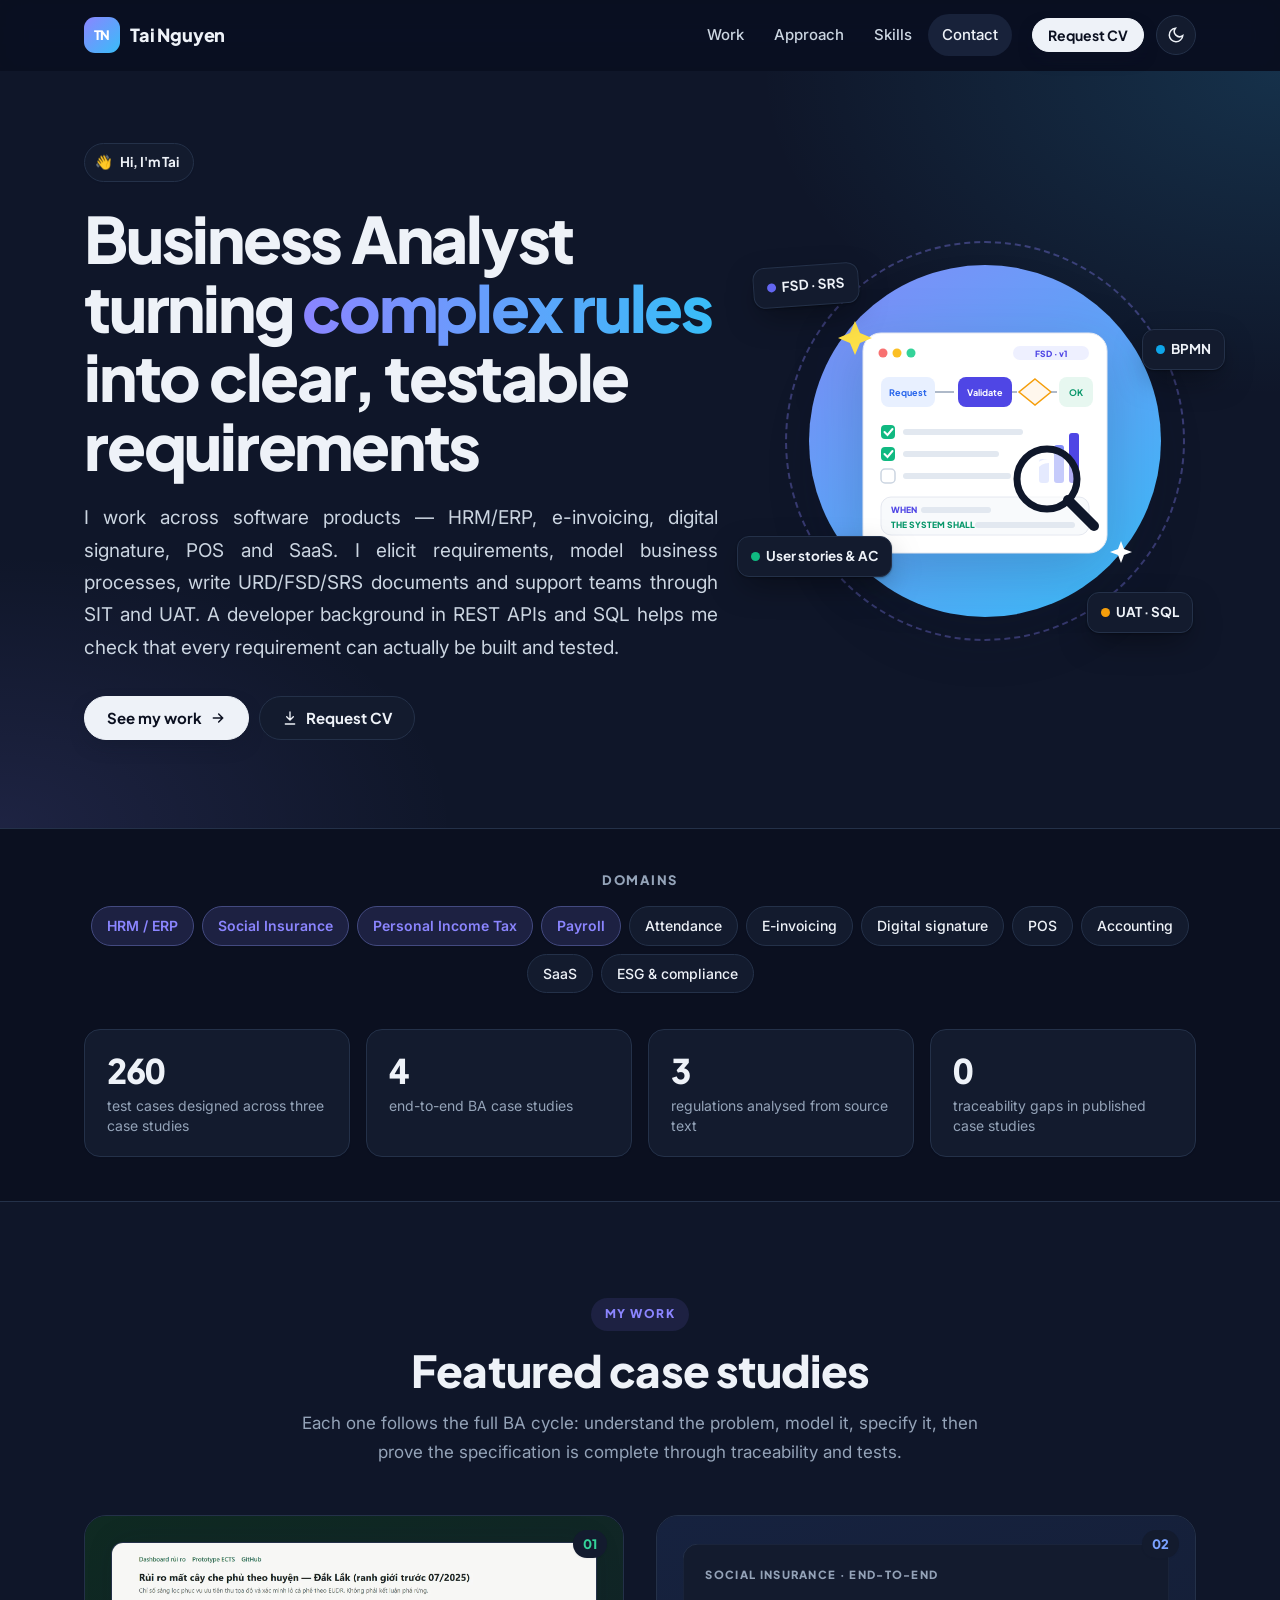
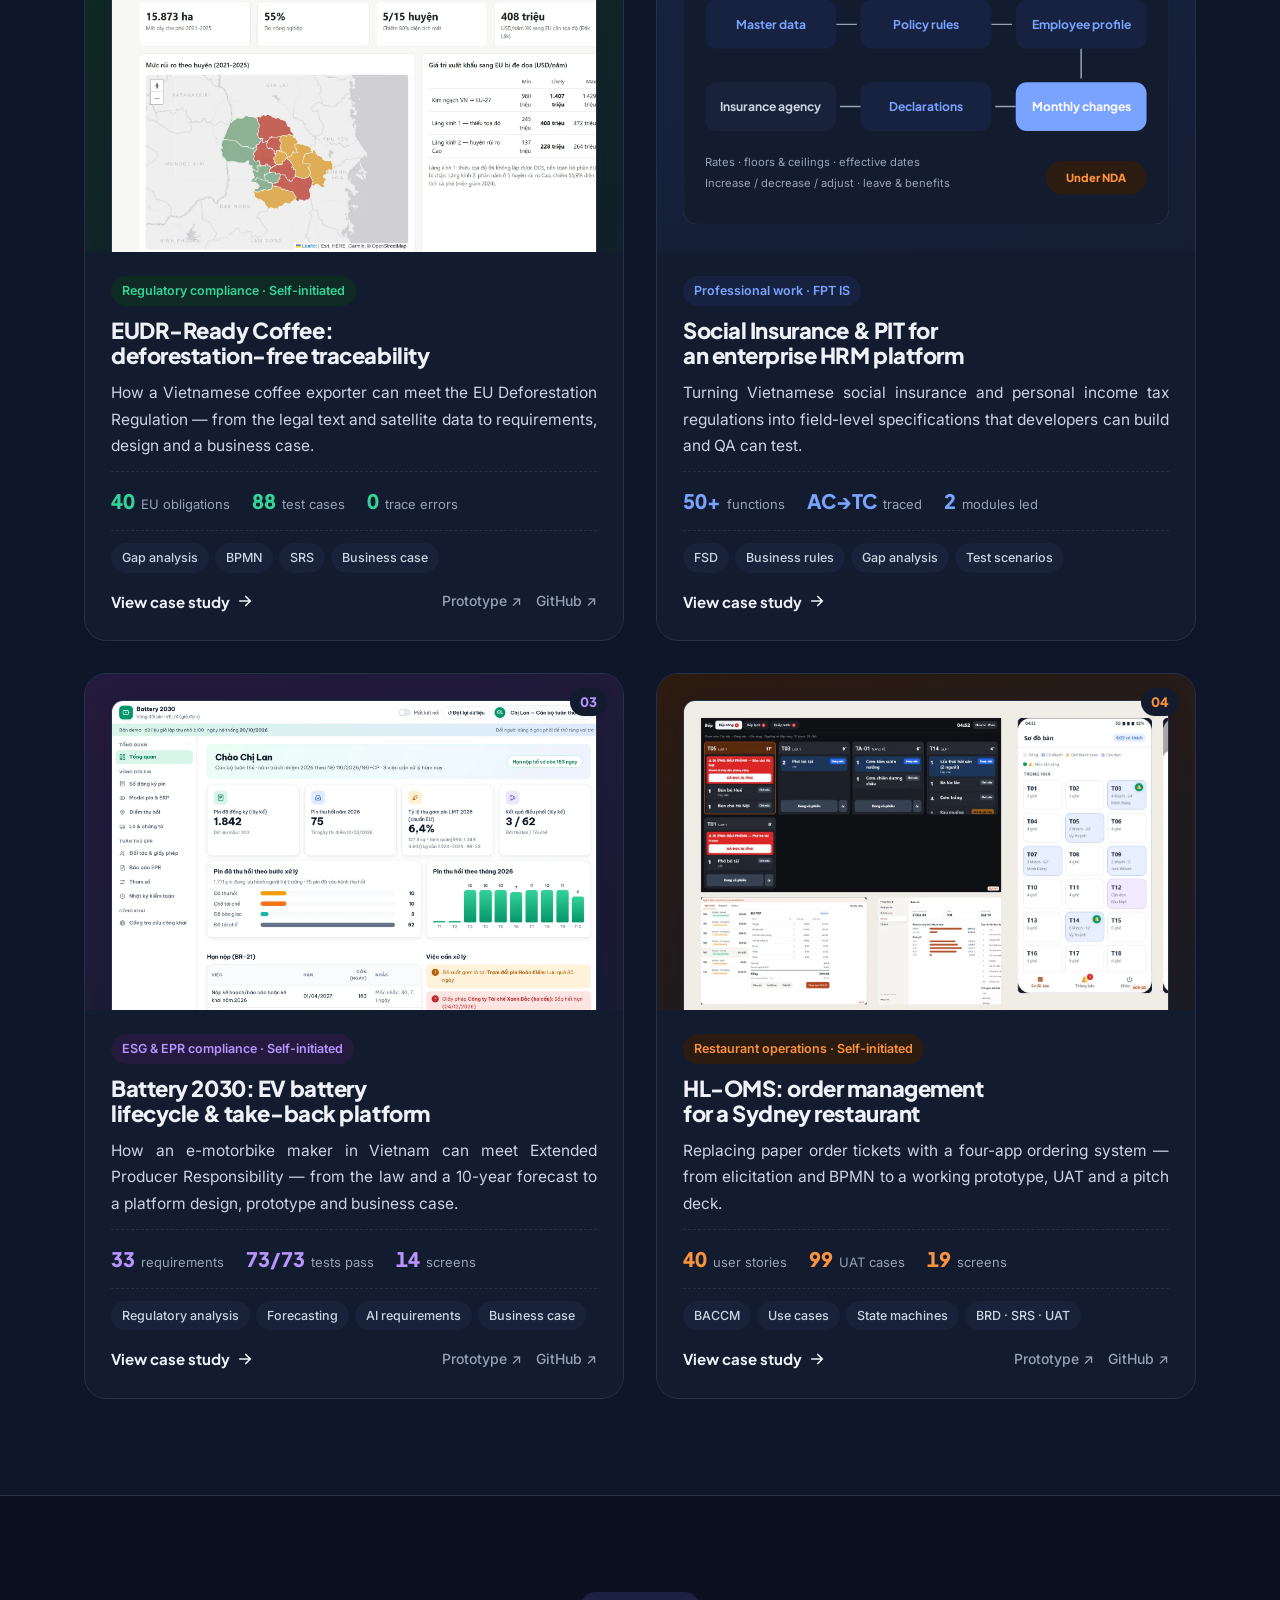
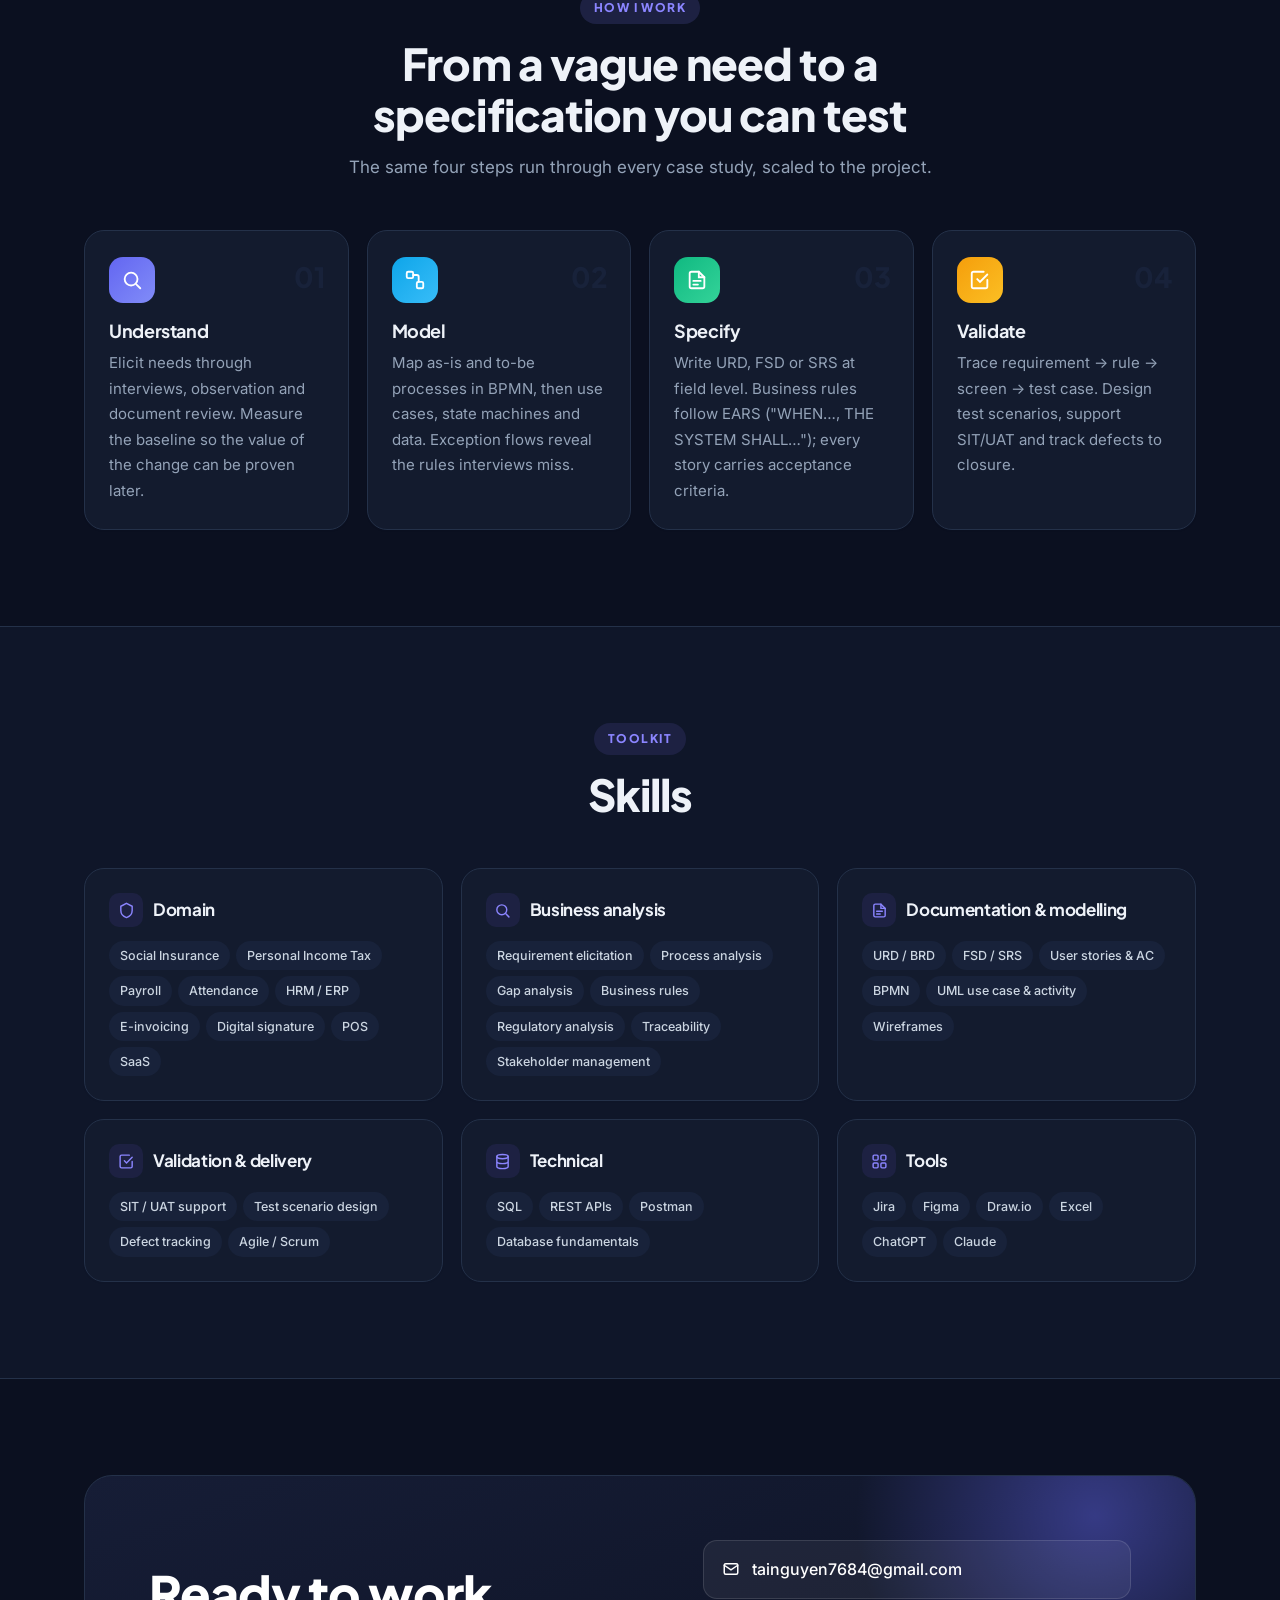
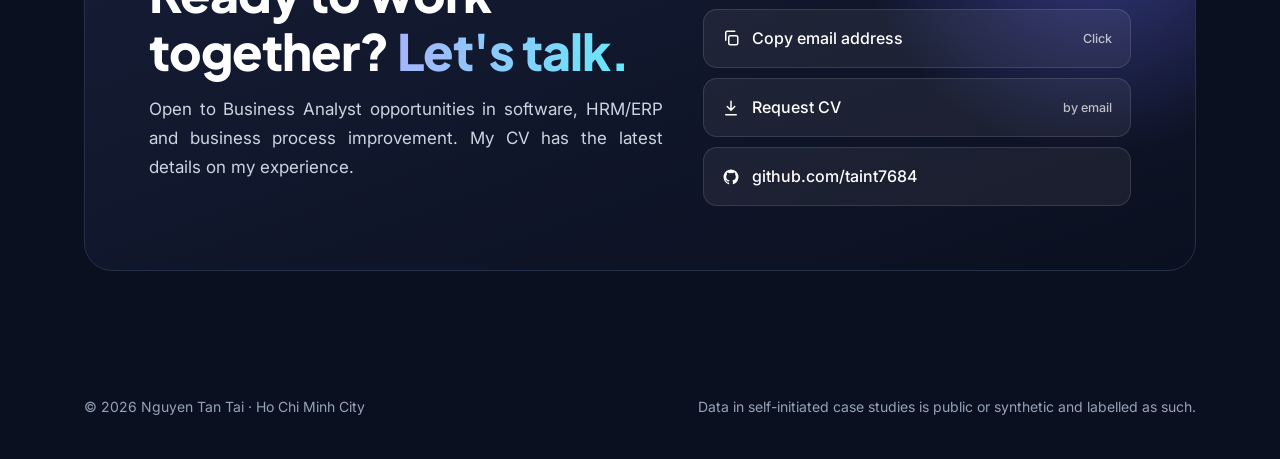
==== commit 9084bea9: "Tro lai giao dien trang chu cu (khong kinh nghiem), bo ma tran/the trace; case study giu mach ke moi" ====
--- a/index.html
+++ b/index.html
@@ -3,16 +3,17 @@
 <head>
   <meta charset="utf-8">
   <meta name="viewport" content="width=device-width, initial-scale=1">
-  <title>Nguyen Tan Tai — Business Analyst Portfolio</title>
-  <meta name="description" content="Business Analyst case studies: regulatory compliance, HR and payroll rules, EV battery take-back and restaurant operations — from problem framing to requirements, traceability and business value.">
-  <meta property="og:title" content="Nguyen Tan Tai — Business Analyst Portfolio">
-  <meta property="og:description" content="Four end-to-end BA case studies: EUDR coffee traceability, Social Insurance & PIT, Battery 2030, HL-OMS.">
+  <!-- EDIT: page title and description (shown in Google and link previews) -->
+  <title>Nguyen Tan Tai — Business Analyst</title>
+  <meta name="description" content="Business Analyst in HRM/ERP, e-invoicing, POS and SaaS. Case studies in requirements, process modelling, specifications and traceability.">
+  <meta property="og:title" content="Nguyen Tan Tai — Business Analyst">
+  <meta property="og:description" content="Case studies: EUDR coffee traceability, Social Insurance & PIT, EV battery EPR platform, restaurant ordering system.">
   <meta property="og:image" content="assets/img/eudr-cover.webp">
   <link rel="preconnect" href="https://fonts.googleapis.com">
   <link rel="preconnect" href="https://fonts.gstatic.com" crossorigin>
-  <link rel="stylesheet" href="https://fonts.googleapis.com/css2?family=Inter:wght@400;500;600;700&family=Plus+Jakarta+Sans:wght@700;800&family=JetBrains+Mono:wght@500;600&display=swap">
+  <link rel="stylesheet" href="https://fonts.googleapis.com/css2?family=Inter:wght@400;500;600;700&family=Plus+Jakarta+Sans:wght@600;700;800&family=JetBrains+Mono:wght@500;600&display=swap">
   <link rel="stylesheet" href="assets/style.css">
-  <link rel="icon" href="data:image/svg+xml,%3Csvg xmlns='http://www.w3.org/2000/svg' viewBox='0 0 32 32'%3E%3Crect width='32' height='32' rx='9' fill='%236366f1'/%3E%3Ctext x='16' y='21' font-family='monospace' font-size='13' font-weight='700' fill='white' text-anchor='middle'%3ETN%3C/text%3E%3C/svg%3E">
+  <link rel="icon" href="data:image/svg+xml,%3Csvg xmlns='http://www.w3.org/2000/svg' viewBox='0 0 32 32'%3E%3Crect width='32' height='32' rx='9' fill='%234f46e5'/%3E%3Ctext x='16' y='21' font-family='Arial' font-size='13' font-weight='700' fill='white' text-anchor='middle'%3ETN%3C/text%3E%3C/svg%3E">
   <script>try{var t=localStorage.getItem("theme");if(t)document.documentElement.setAttribute("data-theme",t)}catch(e){}</script>
 </head>
 <body>
@@ -20,15 +21,15 @@
 
 <header class="site-header">
   <nav class="container nav" aria-label="Main">
-    <a class="brand" href="#top" aria-label="Tai Nguyen, home"><span class="brand-mark">TN</span><span>Tai Nguyen</span></a>
+    <a class="brand" href="#top"><span class="brand-mark">TN</span><span>Tai Nguyen</span></a>
     <ul class="nav-links">
-      <li><a href="#work">Case studies</a></li>
+      <li><a href="#work">Work</a></li>
       <li><a href="#approach">Approach</a></li>
-      <li><a href="#deliverables">Deliverables</a></li>
+      <li><a href="#skills">Skills</a></li>
       <li><a href="#contact">Contact</a></li>
     </ul>
     <a class="btn btn-primary btn-sm nav-cta" href="assets/cv/Nguyen-Tan-Tai-CV.pdf" download>Download CV</a>
-    <button class="icon-btn theme-btn" type="button" aria-label="Switch light or dark theme">
+    <button class="icon-btn theme-btn" type="button" aria-label="Toggle dark mode">
       <svg class="sun" viewBox="0 0 24 24" fill="none" stroke="currentColor" stroke-width="2" stroke-linecap="round"><circle cx="12" cy="12" r="4"/><path d="M12 2v2M12 20v2M4.9 4.9l1.4 1.4M17.7 17.7l1.4 1.4M2 12h2M20 12h2M4.9 19.1l1.4-1.4M17.7 6.3l1.4-1.4"/></svg>
       <svg class="moon" viewBox="0 0 24 24" fill="none" stroke="currentColor" stroke-width="2" stroke-linecap="round"><path d="M21 12.8A9 9 0 1 1 11.2 3a7 7 0 0 0 9.8 9.8z"/></svg>
     </button>
@@ -40,194 +41,234 @@
 
 <main id="main">
 
-<!-- ======================= HERO ======================= -->
-<section class="hero grid-bg" id="top">
+<!-- =========================== HERO =========================== -->
+<section class="hero" id="top">
   <div class="container hero-grid">
     <div>
-      <span class="hello"><span class="dot" aria-hidden="true"></span>Hi, I'm Tai — Business Analyst</span>
-      <h1>I turn complex rules into <span class="hl">requirements teams can build and test.</span></h1>
+      <span class="hello"><span class="wave" aria-hidden="true">👋</span> Hi, I'm Tai</span>
+      <h1>Business Analyst turning <span class="hl">complex rules</span> into clear, testable requirements</h1>
+      <!-- EDIT: short introduction -->
       <p class="lead">
-        I analyse business problems where the rules matter — regulations, payroll and insurance logic, operational workflows —
-        and turn them into clear requirements, process models and specifications. Every requirement traces back to its source
-        and forward to a test, so developers know what to build and QA knows how to prove it.
+        I work across software products — HRM/ERP, e-invoicing, digital signature, POS and SaaS. I elicit requirements,
+        model business processes, write URD/FSD/SRS documents and support teams through SIT and UAT. A developer background
+        in REST APIs and SQL helps me check that every requirement can actually be built and tested.
       </p>
       <div class="btn-row">
-        <a class="btn btn-primary" href="#work">Explore case studies
+        <a class="btn btn-primary" href="#work">See my work
           <svg viewBox="0 0 24 24" fill="none" stroke="currentColor" stroke-width="2.2" stroke-linecap="round"><path d="M5 12h14M13 6l6 6-6 6"/></svg>
         </a>
+        <!-- EDIT: put your CV PDF at assets/cv/Nguyen-Tan-Tai-CV.pdf -->
         <a class="btn" href="assets/cv/Nguyen-Tan-Tai-CV.pdf" download>
           <svg viewBox="0 0 24 24" fill="none" stroke="currentColor" stroke-width="2" stroke-linecap="round"><path d="M12 3v12M7 10l5 5 5-5M5 21h14"/></svg>
           Download CV
         </a>
       </div>
-
-      <div class="focus">
-        <h2>Systems and problems I analyse</h2>
-        <ul class="tags">
-          <li class="tag">HRM &amp; payroll</li>
-          <li class="tag">Social insurance &amp; income tax</li>
-          <li class="tag">E-invoicing &amp; digital signature</li>
-          <li class="tag">POS &amp; restaurant operations</li>
-          <li class="tag">SaaS</li>
-          <li class="tag">Regulatory compliance (EU &amp; Vietnam)</li>
-        </ul>
-      </div>
-    </div>
-
-    <!-- A real requirement chain taken from the EUDR case study -->
-    <figure class="trace-card" aria-labelledby="trace-title">
-      <div class="trace-head">
-        <b id="trace-title">Example trace · EUDR case study</b>
-        <span class="dots" aria-hidden="true"><i></i><i></i><i></i></span>
-      </div>
-      <ol class="trace">
-        <li><span class="id">LAW</span><span class="txt"><b>EU Regulation 2023/1115, Art. 9</b><span>Geolocation of every plot where the coffee was grown</span></span></li>
-        <li><span class="id">REQ</span><span class="txt"><b>Register each plot as a point or polygon</b><span>Captured once, reused for every shipment</span></span></li>
-        <li><span class="id">RULE</span><span class="txt"><b>Plots over 4 ha must be polygons</b><span>Plus overlap and area checks before saving</span></span></li>
-        <li><span class="id">SCR</span><span class="txt"><b>SCR-02 Plot registration</b><span>Specified screen, built into the clickable prototype</span></span></li>
-        <li><span class="id">TEST</span><span class="txt"><b>Traced to test cases</b><span>The build fails if any unmet obligation has no test</span></span></li>
-      </ol>
-      <figcaption class="trace-foot">
-        <span>Source → requirement → rule → screen → test</span>
-        <a href="projects/eudr-coffee.html#requirements">See the full trace →</a>
-      </figcaption>
-    </figure>
-  </div>
-</section>
-
-<!-- ======================= PROOF ======================= -->
-<section class="proof" aria-label="Case studies in numbers">
-  <div class="container proof-grid">
-    <div class="proof-item reveal"><b>4</b><span>end-to-end case studies, from problem framing to business value</span></div>
-    <div class="proof-item reveal"><b>3</b><span>regulations analysed from the official text: EUDR, EU Battery Regulation, Vietnam EPR</span></div>
-    <div class="proof-item reveal"><b>260</b><span>test cases designed across the three published case studies</span></div>
-    <div class="proof-item reveal"><b>0</b><span>gaps in machine-checked traceability matrices</span></div>
-  </div>
-</section>
-
-<!-- ======================= CASE STUDIES ======================= -->
-<section id="work">
-  <div class="container">
-    <div class="section-head">
-      <span class="sec-label">01 · Case studies</span>
-      <h2>Problems I analysed, and what I delivered</h2>
-      <p>Each case study follows the same story: the business problem, the analysis behind it, the requirements and rules, the solution, and the value it is expected to deliver.</p>
+    </div>
+
+    <!-- Illustration drawn in SVG (no photo) -->
+    <div class="portrait" aria-hidden="true">
+      <span class="ring"></span>
+      <span class="blob"></span>
+      <svg class="illu" viewBox="0 0 400 400" xmlns="http://www.w3.org/2000/svg" font-family="Plus Jakarta Sans, Inter, sans-serif">
+        <!-- Spec document card -->
+        <g transform="translate(78 92)">
+          <rect width="244" height="220" rx="18" fill="#ffffff" stroke="#e5e8f0"/>
+          <circle cx="20" cy="20" r="4.5" fill="#f87171"/><circle cx="34" cy="20" r="4.5" fill="#fbbf24"/><circle cx="48" cy="20" r="4.5" fill="#34d399"/>
+          <rect x="150" y="13" width="76" height="14" rx="7" fill="#eef0ff"/>
+          <text x="188" y="24" text-anchor="middle" font-size="8.5" font-weight="800" fill="#4f46e5">FSD · v1</text>
+          <!-- mini process flow -->
+          <rect x="18" y="44" width="54" height="30" rx="8" fill="#e8f0ff"/><text x="45" y="63" text-anchor="middle" font-size="9" font-weight="700" fill="#2563eb">Request</text>
+          <rect x="95" y="44" width="54" height="30" rx="8" fill="#4f46e5"/><text x="122" y="63" text-anchor="middle" font-size="9" font-weight="700" fill="#fff">Validate</text>
+          <path d="M172 46 l16 13 -16 13 -16 -13z" fill="#fff7ed" stroke="#f59e0b" stroke-width="1.5"/>
+          <rect x="196" y="44" width="34" height="30" rx="8" fill="#e7f7f0"/><text x="213" y="63" text-anchor="middle" font-size="9" font-weight="700" fill="#059669">OK</text>
+          <g stroke="#94a3b8" stroke-width="1.5" fill="none"><path d="M72 59h19M149 59h5M188 59h6"/></g>
+          <!-- checklist -->
+          <g font-size="9" font-weight="600" fill="#334155">
+            <rect x="18" y="92" width="14" height="14" rx="4" fill="#10b981"/><path d="M21.5 99l3 3 5-6" stroke="#fff" stroke-width="2" fill="none" stroke-linecap="round"/>
+            <rect x="40" y="96" width="120" height="6" rx="3" fill="#e2e8f0"/>
+            <rect x="18" y="114" width="14" height="14" rx="4" fill="#10b981"/><path d="M21.5 121l3 3 5-6" stroke="#fff" stroke-width="2" fill="none" stroke-linecap="round"/>
+            <rect x="40" y="118" width="96" height="6" rx="3" fill="#e2e8f0"/>
+            <rect x="18" y="136" width="14" height="14" rx="4" fill="#fff" stroke="#cbd5e1" stroke-width="1.5"/>
+            <rect x="40" y="140" width="108" height="6" rx="3" fill="#e2e8f0"/>
+          </g>
+          <!-- EARS rule strip -->
+          <rect x="18" y="164" width="208" height="38" rx="10" fill="#f8fafc" stroke="#e5e8f0"/>
+          <text x="28" y="180" font-size="8.5" font-weight="800" fill="#4f46e5">WHEN</text>
+          <rect x="58" y="174" width="70" height="6" rx="3" fill="#e2e8f0"/>
+          <text x="28" y="195" font-size="8.5" font-weight="800" fill="#059669">THE SYSTEM SHALL</text>
+          <rect x="112" y="189" width="100" height="6" rx="3" fill="#e2e8f0"/>
+          <!-- bar chart -->
+          <g transform="translate(176 92)">
+            <rect x="0" y="34" width="10" height="24" rx="3" fill="#c7d2fe"/>
+            <rect x="15" y="20" width="10" height="38" rx="3" fill="#818cf8"/>
+            <rect x="30" y="8" width="10" height="50" rx="3" fill="#4f46e5"/>
+          </g>
+        </g>
+        <!-- magnifier over the card -->
+        <g transform="translate(262 238)">
+          <circle cx="0" cy="0" r="30" fill="rgba(255,255,255,.55)" stroke="#0f172a" stroke-width="7"/>
+          <path d="M21 21l26 26" stroke="#0f172a" stroke-width="10" stroke-linecap="round"/>
+          <path d="M-12 -10a16 16 0 0 1 14 -8" stroke="#fff" stroke-width="4" fill="none" stroke-linecap="round"/>
+        </g>
+        <!-- sparkles -->
+        <path d="M70 80l5 12 12 5-12 5-5 12-5-12-12-5 12-5z" fill="#fde047"/>
+        <path d="M336 300l3 8 8 3-8 3-3 8-3-8-8-3 8-3z" fill="#ffffff"/>
+      </svg>
+      <span class="chip-float c1"><span class="dot" style="background:#6366f1"></span>FSD · SRS</span>
+      <span class="chip-float c2"><span class="dot" style="background:#0ea5e9"></span>BPMN</span>
+      <span class="chip-float c3"><span class="dot" style="background:#10b981"></span>User stories &amp; AC</span>
+      <span class="chip-float c4"><span class="dot" style="background:#f59e0b"></span>UAT · SQL</span>
+    </div>
+  </div>
+</section>
+
+<!-- =========================== DOMAINS + NUMBERS =========================== -->
+<section class="domains-band" aria-label="Domains and numbers">
+  <div class="container">
+    <!-- EDIT: domains — class "core" highlights main domains -->
+    <div class="domains-row">
+      <h2>Domains</h2>
+      <ul class="tags">
+        <li class="tag core">HRM / ERP</li>
+        <li class="tag core">Social Insurance</li>
+        <li class="tag core">Personal Income Tax</li>
+        <li class="tag core">Payroll</li>
+        <li class="tag">Attendance</li>
+        <li class="tag">E-invoicing</li>
+        <li class="tag">Digital signature</li>
+        <li class="tag">POS</li>
+        <li class="tag">Accounting</li>
+        <li class="tag">SaaS</li>
+        <li class="tag">ESG &amp; compliance</li>
+      </ul>
+    </div>
+    <!-- EDIT: headline numbers -->
+    <div class="stats">
+      <div class="stat reveal"><b>260</b><span>test cases designed across three case studies</span></div>
+      <div class="stat reveal"><b>4</b><span>end-to-end BA case studies</span></div>
+      <div class="stat reveal"><b>3</b><span>regulations analysed from source text</span></div>
+      <div class="stat reveal"><b>0</b><span>traceability gaps in published case studies</span></div>
+    </div>
+  </div>
+</section>
+
+<!-- =========================== WORK =========================== -->
+<section class="band" id="work">
+  <div class="container">
+    <div class="section-head center">
+      <span class="pill-label">My work</span>
+      <h2>Featured case studies</h2>
+      <p>Each one follows the full BA cycle: understand the problem, model it, specify it, then prove the specification is complete through traceability and tests.</p>
     </div>
 
     <div class="work-grid">
 
-      <!-- 01 EUDR -->
+      <!-- ---------- 01 EUDR ---------- -->
       <article class="work-card theme-green reveal">
         <a class="work-media" href="projects/eudr-coffee.html" tabindex="-1" aria-hidden="true">
-          <img src="assets/img/eudr-cover.webp" alt="" width="1800" height="1069" loading="lazy">
-          <span class="work-no">CS-01</span>
+          <img src="assets/img/eudr-cover.webp" alt="District risk dashboard for EUDR coffee traceability" width="1800" height="1069" loading="lazy">
+          <span class="work-no">01</span>
         </a>
         <div class="work-body">
-          <div class="work-top"><span class="tone-badge">Regulatory compliance</span><span class="ev ev-sim">Self-initiated</span></div>
+          <span class="tone-badge">Regulatory compliance · Self-initiated</span>
           <h3><a href="projects/eudr-coffee.html">EUDR-Ready Coffee: deforestation-free traceability</a></h3>
-          <dl class="work-facts">
-            <div><dt>Problem</dt><dd>EU buyers will need the location of every coffee plot; smallholder supply chains do not record it.</dd></div>
-            <div><dt>Delivered</dt><dd>Requirements matrix from the official texts, satellite risk analysis, SRS, prototype and business case.</dd></div>
-          </dl>
+          <p>How a Vietnamese coffee exporter can meet the EU Deforestation Regulation — from the legal text and satellite data to requirements, design and a business case.</p>
           <div class="work-metrics">
-            <div><b>40</b><span>legal obligations</span></div>
+            <div><b>40</b><span>EU obligations</span></div>
             <div><b>88</b><span>test cases</span></div>
             <div><b>0</b><span>trace errors</span></div>
           </div>
+          <ul class="tags"><li class="tag">Gap analysis</li><li class="tag">BPMN</li><li class="tag">SRS</li><li class="tag">Business case</li></ul>
           <div class="work-foot">
-            <span class="link-arrow">Read case study <svg viewBox="0 0 24 24" fill="none" stroke="currentColor" stroke-width="2.2" stroke-linecap="round"><path d="M5 12h14M13 6l6 6-6 6"/></svg></span>
+            <a class="link-arrow" href="projects/eudr-coffee.html">View case study <svg viewBox="0 0 24 24" fill="none" stroke="currentColor" stroke-width="2.2" stroke-linecap="round"><path d="M5 12h14M13 6l6 6-6 6"/></svg></a>
             <span class="mini-links"><a href="https://taint7684.github.io/eudr-coffee-ba/prototype/" target="_blank" rel="noopener">Prototype ↗</a><a href="https://github.com/taint7684/eudr-coffee-ba" target="_blank" rel="noopener">GitHub ↗</a></span>
           </div>
         </div>
       </article>
 
-      <!-- 02 Social Insurance -->
+      <!-- ---------- 02 Social Insurance ---------- -->
       <article class="work-card theme-blue reveal">
         <a class="work-media" href="projects/social-insurance.html" tabindex="-1" aria-hidden="true">
-          <div class="nda-visual">
+          <div class="nda-visual" aria-hidden="true">
             <svg viewBox="0 0 520 300" xmlns="http://www.w3.org/2000/svg" font-family="Plus Jakarta Sans, Inter, sans-serif">
               <rect x="0" y="0" width="520" height="300" rx="16" fill="var(--surface)" stroke="var(--line)"/>
-              <text x="24" y="38" font-size="12" font-weight="700" fill="var(--muted)" letter-spacing="1.4" font-family="JetBrains Mono, monospace">SOCIAL INSURANCE · END-TO-END</text>
+              <text x="24" y="38" font-size="12" font-weight="800" fill="var(--muted)" letter-spacing="1.4">SOCIAL INSURANCE · END-TO-END</text>
               <g font-size="13" font-weight="700">
                 <rect x="24" y="60" width="140" height="52" rx="12" fill="var(--blue-soft)"/><text x="94" y="91" text-anchor="middle" fill="var(--blue)">Master data</text>
                 <rect x="190" y="60" width="140" height="52" rx="12" fill="var(--blue-soft)"/><text x="260" y="91" text-anchor="middle" fill="var(--blue)">Policy rules</text>
                 <rect x="356" y="60" width="140" height="52" rx="12" fill="var(--blue-soft)"/><text x="426" y="91" text-anchor="middle" fill="var(--blue)">Employee profile</text>
-                <rect x="356" y="148" width="140" height="52" rx="12" fill="var(--blue)"/><text x="426" y="179" text-anchor="middle" fill="var(--surface)">Monthly changes</text>
+                <rect x="356" y="148" width="140" height="52" rx="12" fill="var(--blue)"/><text x="426" y="179" text-anchor="middle" fill="#fff">Monthly changes</text>
                 <rect x="190" y="148" width="140" height="52" rx="12" fill="var(--blue-soft)"/><text x="260" y="179" text-anchor="middle" fill="var(--blue)">Declarations</text>
-                <rect x="24" y="148" width="140" height="52" rx="12" fill="var(--surface-2)" stroke="var(--line)"/><text x="94" y="179" text-anchor="middle" fill="var(--ink-2)">Insurance agency</text>
+                <rect x="24" y="148" width="140" height="52" rx="12" fill="var(--sunk)"/><text x="94" y="179" text-anchor="middle" fill="var(--ink-2)">Insurance agency</text>
               </g>
               <g stroke="var(--muted)" stroke-width="1.6" fill="none"><path d="M164 86h22M330 86h22M426 112v32M356 174h-22M190 174h-22"/></g>
               <g font-size="12" fill="var(--muted)" font-family="Inter, sans-serif">
                 <text x="24" y="238">Rates · floors &amp; ceilings · effective dates</text>
                 <text x="24" y="260">Increase / decrease / adjust · leave &amp; benefits</text>
               </g>
+              <rect x="388" y="232" width="108" height="36" rx="18" fill="var(--amber-soft)"/>
+              <text x="442" y="255" text-anchor="middle" font-size="12" font-weight="800" fill="var(--amber)">Under NDA</text>
             </svg>
           </div>
-          <span class="work-no">CS-02</span>
+          <span class="work-no">02</span>
         </a>
         <div class="work-body">
-          <div class="work-top"><span class="tone-badge">HR &amp; payroll compliance</span><span class="ev ev-nda">Professional · NDA</span></div>
+          <span class="tone-badge">Professional work · FPT IS</span>
           <h3><a href="projects/social-insurance.html">Social Insurance &amp; PIT for an enterprise HRM platform</a></h3>
-          <dl class="work-facts">
-            <div><dt>Problem</dt><dd>Insurance and income-tax rules depend on dates, contract type, nationality and region, and they change often.</dd></div>
-            <div><dt>Delivered</dt><dd>Field-level FSDs with mockups, business rules, use cases, user stories and test scenarios for two modules.</dd></div>
-          </dl>
+          <p>Turning Vietnamese social insurance and personal income tax regulations into field-level specifications that developers can build and QA can test.</p>
           <div class="work-metrics">
-            <div><b>50+</b><span>functions specified</span></div>
+            <div><b>50+</b><span>functions</span></div>
+            <div><b>AC→TC</b><span>traced</span></div>
             <div><b>2</b><span>modules led</span></div>
-            <div><b>AC→TC</b><span>traced</span></div>
-          </div>
+          </div>
+          <ul class="tags"><li class="tag">FSD</li><li class="tag">Business rules</li><li class="tag">Gap analysis</li><li class="tag">Test scenarios</li></ul>
           <div class="work-foot">
-            <span class="link-arrow">Read case study <svg viewBox="0 0 24 24" fill="none" stroke="currentColor" stroke-width="2.2" stroke-linecap="round"><path d="M5 12h14M13 6l6 6-6 6"/></svg></span>
+            <a class="link-arrow" href="projects/social-insurance.html">View case study <svg viewBox="0 0 24 24" fill="none" stroke="currentColor" stroke-width="2.2" stroke-linecap="round"><path d="M5 12h14M13 6l6 6-6 6"/></svg></a>
           </div>
         </div>
       </article>
 
-      <!-- 03 Battery 2030 -->
+      <!-- ---------- 03 Battery 2030 ---------- -->
       <article class="work-card theme-violet reveal">
         <a class="work-media" href="projects/battery-2030.html" tabindex="-1" aria-hidden="true">
-          <img src="assets/img/battery-scr-overview.webp" alt="" width="1800" height="1138" loading="lazy">
-          <span class="work-no">CS-03</span>
+          <img src="assets/img/battery-scr-overview.webp" alt="Battery 2030 prototype: compliance overview dashboard" width="1800" height="1138" loading="lazy">
+          <span class="work-no">03</span>
         </a>
         <div class="work-body">
-          <div class="work-top"><span class="tone-badge">ESG &amp; producer responsibility</span><span class="ev ev-sim">Self-initiated</span></div>
+          <span class="tone-badge">ESG &amp; EPR compliance · Self-initiated</span>
           <h3><a href="projects/battery-2030.html">Battery 2030: EV battery lifecycle &amp; take-back platform</a></h3>
-          <dl class="work-facts">
-            <div><dt>Problem</dt><dd>End-of-life EV batteries arrive in volume around 2029–2030; Vietnam's rules do not yet track collection or second life.</dd></div>
-            <div><dt>Delivered</dt><dd>Vietnam–EU gap matrix, 10-year forecast, platform SRS, 14-screen prototype and a three-option business case.</dd></div>
-          </dl>
+          <p>How an e-motorbike maker in Vietnam can meet Extended Producer Responsibility — from the law and a 10-year forecast to a platform design, prototype and business case.</p>
           <div class="work-metrics">
-            <div><b>33</b><span>functional requirements</span></div>
+            <div><b>33</b><span>requirements</span></div>
             <div><b>73/73</b><span>tests pass</span></div>
-            <div><b>8</b><span>user roles</span></div>
-          </div>
+            <div><b>14</b><span>screens</span></div>
+          </div>
+          <ul class="tags"><li class="tag">Regulatory analysis</li><li class="tag">Forecasting</li><li class="tag">AI requirements</li><li class="tag">Business case</li></ul>
           <div class="work-foot">
-            <span class="link-arrow">Read case study <svg viewBox="0 0 24 24" fill="none" stroke="currentColor" stroke-width="2.2" stroke-linecap="round"><path d="M5 12h14M13 6l6 6-6 6"/></svg></span>
+            <a class="link-arrow" href="projects/battery-2030.html">View case study <svg viewBox="0 0 24 24" fill="none" stroke="currentColor" stroke-width="2.2" stroke-linecap="round"><path d="M5 12h14M13 6l6 6-6 6"/></svg></a>
             <span class="mini-links"><a href="https://taint7684.github.io/battery-2030-ba/prototype/" target="_blank" rel="noopener">Prototype ↗</a><a href="https://github.com/taint7684/battery-2030-ba" target="_blank" rel="noopener">GitHub ↗</a></span>
           </div>
         </div>
       </article>
 
-      <!-- 04 HL-OMS -->
+      <!-- ---------- 04 HL-OMS ---------- -->
       <article class="work-card theme-amber reveal">
         <a class="work-media" href="projects/hl-oms.html" tabindex="-1" aria-hidden="true">
-          <img src="assets/img/hloms-cover.webp" alt="" width="1800" height="884" loading="lazy">
-          <span class="work-no">CS-04</span>
+          <img src="assets/img/hloms-cover.webp" alt="HL-OMS prototype: kitchen display, table map and checkout" width="1800" height="884" loading="lazy">
+          <span class="work-no">04</span>
         </a>
         <div class="work-body">
-          <div class="work-top"><span class="tone-badge">Restaurant operations</span><span class="ev ev-sim">Simulated client</span></div>
-          <h3><a href="projects/hl-oms.html">HL-OMS: from paper tickets to a real-time ordering system</a></h3>
-          <dl class="work-facts">
-            <div><dt>Problem</dt><dd>Handwritten tickets cause wrong dishes, slow service at peak and incorrect bills.</dd></div>
-            <div><dt>Delivered</dt><dd>Elicitation, as-is/to-be BPMN, 40 user stories, use cases, a rule-driven prototype and UAT.</dd></div>
-          </dl>
+          <span class="tone-badge">Restaurant operations · Self-initiated</span>
+          <h3><a href="projects/hl-oms.html">HL-OMS: order management for a Sydney restaurant</a></h3>
+          <p>Replacing paper order tickets with a four-app ordering system — from elicitation and BPMN to a working prototype, UAT and a pitch deck.</p>
           <div class="work-metrics">
             <div><b>40</b><span>user stories</span></div>
             <div><b>99</b><span>UAT cases</span></div>
             <div><b>19</b><span>screens</span></div>
           </div>
+          <ul class="tags"><li class="tag">BACCM</li><li class="tag">Use cases</li><li class="tag">State machines</li><li class="tag">BRD · SRS · UAT</li></ul>
           <div class="work-foot">
-            <span class="link-arrow">Read case study <svg viewBox="0 0 24 24" fill="none" stroke="currentColor" stroke-width="2.2" stroke-linecap="round"><path d="M5 12h14M13 6l6 6-6 6"/></svg></span>
+            <a class="link-arrow" href="projects/hl-oms.html">View case study <svg viewBox="0 0 24 24" fill="none" stroke="currentColor" stroke-width="2.2" stroke-linecap="round"><path d="M5 12h14M13 6l6 6-6 6"/></svg></a>
             <span class="mini-links"><a href="https://taint7684.github.io/hl-oms-ba/07_UIUX/prototype/" target="_blank" rel="noopener">Prototype ↗</a><a href="https://github.com/taint7684/hl-oms-ba" target="_blank" rel="noopener">GitHub ↗</a></span>
           </div>
         </div>
@@ -237,115 +278,119 @@
   </div>
 </section>
 
-<!-- ======================= APPROACH ======================= -->
-<section class="band" id="approach">
-  <div class="container">
-    <div class="section-head">
-      <span class="sec-label">02 · Approach</span>
+<!-- =========================== APPROACH =========================== -->
+<section id="approach">
+  <div class="container">
+    <div class="section-head center">
+      <span class="pill-label">How I work</span>
       <h2>From a vague need to a specification you can test</h2>
-      <p>Four steps run through every case study. Each one links to where you can see it in practice.</p>
+      <p>The same four steps run through every case study, scaled to the project.</p>
     </div>
     <ol class="process">
       <li class="reveal">
-        <span class="num">STEP 01</span>
+        <span class="ico"><svg viewBox="0 0 24 24" fill="none" stroke="currentColor" stroke-width="2" stroke-linecap="round"><circle cx="11" cy="11" r="7"/><path d="M21 21l-4.3-4.3"/></svg></span>
         <h3>Understand</h3>
-        <p>Frame the problem with stakeholders and evidence. Measure a baseline so the value of the change can be proven later.</p>
-        <a class="seen" href="projects/hl-oms.html#problem">See it in HL-OMS <svg viewBox="0 0 24 24" fill="none" stroke="currentColor" stroke-width="2.2" stroke-linecap="round"><path d="M5 12h14M13 6l6 6-6 6"/></svg></a>
+        <p>Elicit needs through interviews, observation and document review. Measure the baseline so the value of the change can be proven later.</p>
       </li>
       <li class="reveal">
-        <span class="num">STEP 02</span>
-        <h3>Analyse</h3>
-        <p>Read the source — the regulation, the legacy system, the current process — and map as-is and to-be flows to find where the problem really sits.</p>
-        <a class="seen" href="projects/eudr-coffee.html#analysis">See it in EUDR <svg viewBox="0 0 24 24" fill="none" stroke="currentColor" stroke-width="2.2" stroke-linecap="round"><path d="M5 12h14M13 6l6 6-6 6"/></svg></a>
+        <span class="ico"><svg viewBox="0 0 24 24" fill="none" stroke="currentColor" stroke-width="2" stroke-linecap="round"><rect x="3" y="3" width="7" height="7" rx="1.5"/><rect x="14" y="14" width="7" height="7" rx="1.5"/><path d="M10 6.5h4a2 2 0 0 1 2 2V14"/></svg></span>
+        <h3>Model</h3>
+        <p>Map as-is and to-be processes in BPMN, then use cases, state machines and data. Exception flows reveal the rules interviews miss.</p>
       </li>
       <li class="reveal">
-        <span class="num">STEP 03</span>
+        <span class="ico"><svg viewBox="0 0 24 24" fill="none" stroke="currentColor" stroke-width="2" stroke-linecap="round"><path d="M14 3H6a2 2 0 0 0-2 2v14a2 2 0 0 0 2 2h12a2 2 0 0 0 2-2V9z"/><path d="M14 3v6h6M8 13h8M8 17h5"/></svg></span>
         <h3>Specify</h3>
-        <p>Write requirements at field level. Business rules use a fixed pattern ("WHEN…, THE SYSTEM SHALL…"); every story carries acceptance criteria.</p>
-        <a class="seen" href="projects/social-insurance.html#requirements">See it in Social Insurance <svg viewBox="0 0 24 24" fill="none" stroke="currentColor" stroke-width="2.2" stroke-linecap="round"><path d="M5 12h14M13 6l6 6-6 6"/></svg></a>
+        <p>Write URD, FSD or SRS at field level. Business rules follow EARS ("WHEN…, THE SYSTEM SHALL…"); every story carries acceptance criteria.</p>
       </li>
       <li class="reveal">
-        <span class="num">STEP 04</span>
+        <span class="ico"><svg viewBox="0 0 24 24" fill="none" stroke="currentColor" stroke-width="2" stroke-linecap="round"><path d="M9 11l3 3 8-8"/><path d="M20 12v7a2 2 0 0 1-2 2H5a2 2 0 0 1-2-2V5a2 2 0 0 1 2-2h11"/></svg></span>
         <h3>Validate</h3>
-        <p>Trace each requirement to a screen and a test, design UAT scenarios, and check that nothing is left unproven.</p>
-        <a class="seen" href="projects/battery-2030.html#value">See it in Battery 2030 <svg viewBox="0 0 24 24" fill="none" stroke="currentColor" stroke-width="2.2" stroke-linecap="round"><path d="M5 12h14M13 6l6 6-6 6"/></svg></a>
+        <p>Trace requirement → rule → screen → test case. Design test scenarios, support SIT/UAT and track defects to closure.</p>
       </li>
     </ol>
   </div>
 </section>
 
-<!-- ======================= DELIVERABLES ======================= -->
-<section id="deliverables">
-  <div class="container">
-    <div class="section-head">
-      <span class="sec-label">03 · Deliverables</span>
-      <h2>What I produce, and where to see it</h2>
-      <p>A traceability matrix of my own work: each BA deliverable mapped to the case studies that contain it.</p>
-    </div>
-
-    <div class="matrix-wrap reveal">
-      <table class="matrix">
-        <caption class="sr-only">BA deliverables by case study</caption>
-        <thead>
-          <tr>
-            <th scope="col">Deliverable</th>
-            <th scope="col"><a href="projects/eudr-coffee.html"><small>CS-01</small>EUDR</a></th>
-            <th scope="col"><a href="projects/social-insurance.html"><small>CS-02</small>Social Ins.</a></th>
-            <th scope="col"><a href="projects/battery-2030.html"><small>CS-03</small>Battery</a></th>
-            <th scope="col"><a href="projects/hl-oms.html"><small>CS-04</small>HL-OMS</a></th>
-          </tr>
-        </thead>
-        <tbody>
-          <tr><th scope="row">Regulatory &amp; gap analysis</th><td><span class="yes" role="img" aria-label="Yes"></span></td><td><span class="yes" role="img" aria-label="Yes"></span></td><td><span class="yes" role="img" aria-label="Yes"></span></td><td><span class="no" role="img" aria-label="No">—</span></td></tr>
-          <tr><th scope="row">Problem framing (BACCM), stakeholders</th><td><span class="yes" role="img" aria-label="Yes"></span></td><td><span class="no" role="img" aria-label="No">—</span></td><td><span class="yes" role="img" aria-label="Yes"></span></td><td><span class="yes" role="img" aria-label="Yes"></span></td></tr>
-          <tr><th scope="row">BPMN process models</th><td><span class="yes" role="img" aria-label="Yes"></span></td><td><span class="no" role="img" aria-label="No">—</span></td><td><span class="yes" role="img" aria-label="Yes"></span></td><td><span class="yes" role="img" aria-label="Yes"></span></td></tr>
-          <tr><th scope="row">URD / BRD</th><td><span class="no" role="img" aria-label="No">—</span></td><td><span class="yes" role="img" aria-label="Yes"></span></td><td><span class="no" role="img" aria-label="No">—</span></td><td><span class="yes" role="img" aria-label="Yes"></span></td></tr>
-          <tr><th scope="row">SRS / FSD</th><td><span class="yes" role="img" aria-label="Yes"></span></td><td><span class="yes" role="img" aria-label="Yes"></span></td><td><span class="yes" role="img" aria-label="Yes"></span></td><td><span class="yes" role="img" aria-label="Yes"></span></td></tr>
-          <tr><th scope="row">Business rules</th><td><span class="yes" role="img" aria-label="Yes"></span></td><td><span class="yes" role="img" aria-label="Yes"></span></td><td><span class="yes" role="img" aria-label="Yes"></span></td><td><span class="yes" role="img" aria-label="Yes"></span></td></tr>
-          <tr><th scope="row">User stories &amp; acceptance criteria</th><td><span class="yes" role="img" aria-label="Yes"></span></td><td><span class="yes" role="img" aria-label="Yes"></span></td><td><span class="yes" role="img" aria-label="Yes"></span></td><td><span class="yes" role="img" aria-label="Yes"></span></td></tr>
-          <tr><th scope="row">Use cases</th><td><span class="no" role="img" aria-label="No">—</span></td><td><span class="yes" role="img" aria-label="Yes"></span></td><td><span class="yes" role="img" aria-label="Yes"></span></td><td><span class="yes" role="img" aria-label="Yes"></span></td></tr>
-          <tr><th scope="row">State models, data model (ERD)</th><td><span class="yes" role="img" aria-label="Yes"></span></td><td><span class="no" role="img" aria-label="No">—</span></td><td><span class="yes" role="img" aria-label="Yes"></span></td><td><span class="yes" role="img" aria-label="Yes"></span></td></tr>
-          <tr><th scope="row">Mockups / clickable prototype</th><td><span class="yes" role="img" aria-label="Yes"></span></td><td><span class="yes" role="img" aria-label="Yes"></span></td><td><span class="yes" role="img" aria-label="Yes"></span></td><td><span class="yes" role="img" aria-label="Yes"></span></td></tr>
-          <tr><th scope="row">Test cases &amp; UAT</th><td><span class="yes" role="img" aria-label="Yes"></span></td><td><span class="yes" role="img" aria-label="Yes"></span></td><td><span class="yes" role="img" aria-label="Yes"></span></td><td><span class="yes" role="img" aria-label="Yes"></span></td></tr>
-          <tr><th scope="row">Traceability matrix</th><td><span class="yes" role="img" aria-label="Yes"></span></td><td><span class="yes" role="img" aria-label="Yes"></span></td><td><span class="yes" role="img" aria-label="Yes"></span></td><td><span class="yes" role="img" aria-label="Yes"></span></td></tr>
-          <tr><th scope="row">Business case &amp; options analysis</th><td><span class="yes" role="img" aria-label="Yes"></span></td><td><span class="no" role="img" aria-label="No">—</span></td><td><span class="yes" role="img" aria-label="Yes"></span></td><td><span class="yes" role="img" aria-label="Yes"></span></td></tr>
-          <tr><th scope="row">Data analysis &amp; forecasting</th><td><span class="yes" role="img" aria-label="Yes"></span></td><td><span class="no" role="img" aria-label="No">—</span></td><td><span class="yes" role="img" aria-label="Yes"></span></td><td><span class="no" role="img" aria-label="No">—</span></td></tr>
-        </tbody>
-      </table>
-    </div>
-
-    <div class="toolbox">
-      <h3>Tools</h3>
-      <ul class="tags">
-        <li class="tag">Jira</li><li class="tag">Figma</li><li class="tag">Draw.io</li><li class="tag">Excel</li>
-        <li class="tag">SQL</li><li class="tag">REST APIs · Postman</li><li class="tag">AI-assisted drafting, always verified</li>
-      </ul>
-    </div>
-  </div>
-</section>
-
-<!-- ======================= CONTACT ======================= -->
-<section id="contact" style="padding-top:0">
-  <div class="container">
-    <div class="contact-card grid-bg reveal">
+<!-- =========================== SKILLS =========================== -->
+<section class="band" id="skills">
+  <div class="container">
+    <div class="section-head center">
+      <span class="pill-label">Toolkit</span>
+      <h2>Skills</h2>
+    </div>
+    <div class="skills">
+      <div class="skill reveal">
+        <h3><span class="ico"><svg viewBox="0 0 24 24" fill="none" stroke="currentColor" stroke-width="2" stroke-linecap="round"><path d="M12 2l8 4v6c0 5-3.5 8.5-8 10-4.5-1.5-8-5-8-10V6z"/></svg></span>Domain</h3>
+        <ul class="tags">
+          <li class="tag">Social Insurance</li><li class="tag">Personal Income Tax</li><li class="tag">Payroll</li><li class="tag">Attendance</li><li class="tag">HRM / ERP</li><li class="tag">E-invoicing</li><li class="tag">Digital signature</li><li class="tag">POS</li><li class="tag">SaaS</li>
+        </ul>
+      </div>
+      <div class="skill reveal">
+        <h3><span class="ico"><svg viewBox="0 0 24 24" fill="none" stroke="currentColor" stroke-width="2" stroke-linecap="round"><circle cx="11" cy="11" r="7"/><path d="M21 21l-4.3-4.3"/></svg></span>Business analysis</h3>
+        <ul class="tags">
+          <li class="tag">Requirement elicitation</li><li class="tag">Process analysis</li><li class="tag">Gap analysis</li><li class="tag">Business rules</li><li class="tag">Regulatory analysis</li><li class="tag">Traceability</li><li class="tag">Stakeholder management</li>
+        </ul>
+      </div>
+      <div class="skill reveal">
+        <h3><span class="ico"><svg viewBox="0 0 24 24" fill="none" stroke="currentColor" stroke-width="2" stroke-linecap="round"><path d="M14 3H6a2 2 0 0 0-2 2v14a2 2 0 0 0 2 2h12a2 2 0 0 0 2-2V9z"/><path d="M14 3v6h6M8 13h8M8 17h5"/></svg></span>Documentation &amp; modelling</h3>
+        <ul class="tags">
+          <li class="tag">URD / BRD</li><li class="tag">FSD / SRS</li><li class="tag">User stories &amp; AC</li><li class="tag">BPMN</li><li class="tag">UML use case &amp; activity</li><li class="tag">Wireframes</li>
+        </ul>
+      </div>
+      <div class="skill reveal">
+        <h3><span class="ico"><svg viewBox="0 0 24 24" fill="none" stroke="currentColor" stroke-width="2" stroke-linecap="round"><path d="M9 11l3 3 8-8"/><path d="M20 12v7a2 2 0 0 1-2 2H5a2 2 0 0 1-2-2V5a2 2 0 0 1 2-2h11"/></svg></span>Validation &amp; delivery</h3>
+        <ul class="tags">
+          <li class="tag">SIT / UAT support</li><li class="tag">Test scenario design</li><li class="tag">Defect tracking</li><li class="tag">Agile / Scrum</li>
+        </ul>
+      </div>
+      <div class="skill reveal">
+        <h3><span class="ico"><svg viewBox="0 0 24 24" fill="none" stroke="currentColor" stroke-width="2" stroke-linecap="round"><ellipse cx="12" cy="5" rx="8" ry="3"/><path d="M4 5v14c0 1.7 3.6 3 8 3s8-1.3 8-3V5M4 12c0 1.7 3.6 3 8 3s8-1.3 8-3"/></svg></span>Technical</h3>
+        <ul class="tags">
+          <li class="tag">SQL</li><li class="tag">REST APIs</li><li class="tag">Postman</li><li class="tag">Database fundamentals</li>
+        </ul>
+      </div>
+      <div class="skill reveal">
+        <h3><span class="ico"><svg viewBox="0 0 24 24" fill="none" stroke="currentColor" stroke-width="2" stroke-linecap="round"><rect x="3" y="3" width="7" height="7" rx="1.5"/><rect x="14" y="3" width="7" height="7" rx="1.5"/><rect x="3" y="14" width="7" height="7" rx="1.5"/><rect x="14" y="14" width="7" height="7" rx="1.5"/></svg></span>Tools</h3>
+        <ul class="tags">
+          <li class="tag">Jira</li><li class="tag">Figma</li><li class="tag">Draw.io</li><li class="tag">Excel</li><li class="tag">ChatGPT</li><li class="tag">Claude</li>
+        </ul>
+      </div>
+    </div>
+  </div>
+</section>
+
+<!-- =========================== CONTACT =========================== -->
+<section id="contact">
+  <div class="container">
+    <div class="contact-card reveal">
       <div>
-        <span class="sec-label">04 · Contact</span>
-        <h2 style="margin-top:12px">Have a problem worth analysing? <span>Let's talk.</span></h2>
-        <p>I'm open to Business Analyst roles in software, HRM/ERP and business process improvement. My CV has my latest experience and details.</p>
+        <h2>Ready to work together? <span>Let's talk.</span></h2>
+        <p>Open to Business Analyst opportunities in software, HRM/ERP and business process improvement. My CV has the latest details on my experience.</p>
       </div>
       <ul class="contact-list">
-        <li><a class="primary" href="mailto:tainguyen7684@gmail.com">
+        <!-- EDIT: contact details -->
+        <li><a href="mailto:tainguyen7684@gmail.com">
           <svg viewBox="0 0 24 24" fill="none" stroke="currentColor" stroke-width="2" stroke-linecap="round"><rect x="3" y="5" width="18" height="14" rx="2"/><path d="M3 7l9 6 9-6"/></svg>
-          Email me<span class="hint">tainguyen7684@gmail.com</span></a></li>
+          tainguyen7684@gmail.com</a></li>
         <li><button type="button" data-copy="tainguyen7684@gmail.com">
           <svg viewBox="0 0 24 24" fill="none" stroke="currentColor" stroke-width="2" stroke-linecap="round"><rect x="9" y="9" width="12" height="12" rx="2"/><path d="M5 15V5a2 2 0 0 1 2-2h10"/></svg>
-          Copy email address<span class="hint" aria-live="polite">Copy</span></button></li>
+          Copy email address<span class="hint">Click</span></button></li>
         <li><a href="assets/cv/Nguyen-Tan-Tai-CV.pdf" download>
           <svg viewBox="0 0 24 24" fill="none" stroke="currentColor" stroke-width="2" stroke-linecap="round"><path d="M12 3v12M7 10l5 5 5-5M5 21h14"/></svg>
           Download CV<span class="hint">PDF</span></a></li>
         <li><a href="https://github.com/taint7684" target="_blank" rel="noopener">
           <svg viewBox="0 0 24 24" fill="currentColor"><path d="M12 2a10 10 0 0 0-3.2 19.5c.5.1.7-.2.7-.5v-1.7c-2.8.6-3.4-1.3-3.4-1.3-.5-1.2-1.1-1.5-1.1-1.5-.9-.6.1-.6.1-.6 1 .1 1.5 1 1.5 1 .9 1.6 2.4 1.1 3 .9.1-.7.4-1.1.6-1.4-2.2-.3-4.6-1.1-4.6-5a3.9 3.9 0 0 1 1-2.7c-.1-.3-.4-1.3.1-2.7 0 0 .8-.3 2.8 1a9.6 9.6 0 0 1 5 0c1.9-1.3 2.8-1 2.8-1 .5 1.4.2 2.4.1 2.7a3.9 3.9 0 0 1 1 2.7c0 3.9-2.3 4.7-4.6 5 .4.3.7.9.7 1.9V21c0 .3.2.6.7.5A10 10 0 0 0 12 2z"/></svg>
-          GitHub<span class="hint">taint7684 ↗</span></a></li>
+          github.com/taint7684</a></li>
+        <!-- EDIT: uncomment and fill in your LinkedIn URL
+        <li><a href="https://www.linkedin.com/in/YOUR-PROFILE" target="_blank" rel="noopener">
+          <svg viewBox="0 0 24 24" fill="currentColor"><path d="M4.98 3.5a2.5 2.5 0 1 1 0 5 2.5 2.5 0 0 1 0-5zM3 9.5h4V21H3zM10 9.5h3.8v1.6h.1c.5-1 1.8-2 3.8-2 4 0 4.8 2.6 4.8 6V21h-4v-5.2c0-1.2 0-2.9-1.8-2.9s-2 1.4-2 2.8V21h-4z"/></svg>
+          LinkedIn</a></li>
+        -->
+        <!-- EDIT: phone is hidden on purpose (public pages get scraped). Uncomment to show it.
+        <li><a href="tel:+84971052216">
+          <svg viewBox="0 0 24 24" fill="none" stroke="currentColor" stroke-width="2" stroke-linecap="round"><path d="M22 16.9v3a2 2 0 0 1-2.2 2 19.8 19.8 0 0 1-8.6-3.1 19.5 19.5 0 0 1-6-6A19.8 19.8 0 0 1 2.1 4.2 2 2 0 0 1 4.1 2h3a2 2 0 0 1 2 1.7c.1.9.4 1.8.7 2.7a2 2 0 0 1-.5 2.1L8 9.8a16 16 0 0 0 6 6l1.3-1.3a2 2 0 0 1 2.1-.4c.9.3 1.8.6 2.7.7a2 2 0 0 1 1.7 2z"/></svg>
+          +84 971 052 216</a></li>
+        -->
       </ul>
     </div>
   </div>
@@ -355,8 +400,8 @@
 
 <footer class="site-footer">
   <div class="container">
-    <span>© <span data-year>2026</span> Nguyen Tan Tai · Business Analyst</span>
-    <span>Self-initiated case studies use public sources and labelled synthetic data.</span>
+    <span>© <span data-year>2026</span> Nguyen Tan Tai · Ho Chi Minh City</span>
+    <span>Data in self-initiated case studies is public or synthetic and labelled as such.</span>
   </div>
 </footer>
 
--- a/assets/style.css
+++ b/assets/style.css
@@ -1,66 +1,50 @@
 /* =========================================================
    Portfolio — Nguyen Tan Tai
-   Visual motif: traceability. Mono IDs, connector lines and a light
-   graph-paper grid echo the way requirements link source → rule → test.
    Tokens first, then components. Content lives in the .html files.
    ========================================================= */
 
-/* Pages ship with data-theme="dark" (default); the toggle switches to light and is remembered. */
 :root {
-  --bg: #f7f8fb;
-  --bg-2: #eef1f6;
+  --bg: #ffffff;
+  --bg-soft: #f6f7fb;
   --surface: #ffffff;
-  --surface-2: #f3f5f9;
-  --ink: #0e1424;
-  --ink-2: #344055;
-  --muted: #5d6a80;
-  --line: #e1e6ef;
-  --line-2: #cfd6e3;
+  --sunk: #f1f3f8;
+  --ink: #0f172a;
+  --ink-2: #334155;
+  --muted: #64748b;
+  --line: #e5e8f0;
   --accent: #4f46e5;
-  --accent-2: #0891b2;
-  --accent-soft: #eceefe;
-  --on-accent: #ffffff;
-  --grid: rgba(15, 23, 42, .045);
-  --green: #047857;  --green-soft: #e3f5ee;
-  --blue: #1d4ed8;   --blue-soft: #e6eefd;
-  --amber: #b45309;  --amber-soft: #fdf0e1;
-  --violet: #6d28d9; --violet-soft: #f0eafe;
-  --shadow-sm: 0 1px 2px rgba(15, 23, 42, .06);
-  --shadow: 0 1px 2px rgba(15, 23, 42, .05), 0 14px 34px -12px rgba(15, 23, 42, .18);
+  --accent-2: #0ea5e9;
+  --accent-ink: #ffffff;
+  --accent-soft: #eef0ff;
+  --dark: #0b1020;
+  --green: #059669;  --green-soft: #e7f7f0;
+  --blue: #2563eb;   --blue-soft: #e8f0ff;
+  --amber: #c2410c;  --amber-soft: #fff1e6;
+  --violet: #7c3aed; --violet-soft: #f3edff;
+  --shadow-sm: 0 1px 2px rgba(15, 23, 42, .05);
+  --shadow: 0 1px 2px rgba(15, 23, 42, .04), 0 12px 32px -8px rgba(15, 23, 42, .12);
+  --shadow-lg: 0 30px 60px -20px rgba(15, 23, 42, .25);
   --radius: 16px;
-  --maxw: 1180px;
+  --maxw: 1160px;
   --f-head: "Plus Jakarta Sans", "Inter", system-ui, -apple-system, "Segoe UI", sans-serif;
   --f-sans: "Inter", system-ui, -apple-system, "Segoe UI", Roboto, sans-serif;
   --f-mono: "JetBrains Mono", ui-monospace, Consolas, monospace;
   color-scheme: light;
 }
+/* Pages ship with data-theme="dark" (default); the toggle switches to light and is remembered. */
 :root[data-theme="dark"] {
-  --bg: #0a0e19;
-  --bg-2: #0d1322;
-  --surface: #111829;
-  --surface-2: #161f33;
-  --ink: #eef2f9;
-  --ink-2: #c3ccdb;
-  --muted: #8f9bb0;
-  --line: #1f2a40;
-  --line-2: #2c3a55;
-  --accent: #8b8cff;
-  --accent-2: #22d3ee;
-  --accent-soft: #1b2045;
-  --on-accent: #0a0e19;
-  --grid: rgba(148, 163, 184, .06);
-  --green: #34d399;  --green-soft: #0f2a22;
-  --blue: #7aa7ff;   --blue-soft: #14213f;
-  --amber: #fbbf6a;  --amber-soft: #2b1e0f;
-  --violet: #b99bff; --violet-soft: #221a3c;
-  --shadow-sm: 0 1px 2px rgba(0, 0, 0, .4);
-  --shadow: 0 1px 2px rgba(0, 0, 0, .35), 0 18px 40px -16px rgba(0, 0, 0, .7);
+  --bg: #0b1020; --bg-soft: #0f1629; --surface: #131b2e; --sunk: #18223a; --ink: #eef2f8; --ink-2: #cbd5e1;
+  --muted: #94a3b8; --line: #243149; --accent: #8b85ff; --accent-2: #38bdf8; --accent-ink: #0b1020; --accent-soft: #1d2142;
+  --dark: #050814;
+  --green: #34d399; --green-soft: #0f2a22; --blue: #7aa2ff; --blue-soft: #16223f;
+  --amber: #fb923c; --amber-soft: #2c1b10; --violet: #b794ff; --violet-soft: #241a3d;
+  --shadow: 0 1px 2px rgba(0, 0, 0, .3), 0 12px 32px -8px rgba(0, 0, 0, .5);
   color-scheme: dark;
 }
 
 /* ---------- Base ---------- */
 *, *::before, *::after { box-sizing: border-box; }
-html { scroll-behavior: smooth; scroll-padding-top: 88px; -webkit-text-size-adjust: 100%; }
+html { scroll-behavior: smooth; scroll-padding-top: 84px; -webkit-text-size-adjust: 100%; }
 body {
   margin: 0; background: var(--bg); color: var(--ink);
   font-family: var(--f-sans); font-size: 16px; line-height: 1.7;
@@ -69,58 +53,50 @@
 img { max-width: 100%; height: auto; display: block; }
 a { color: var(--accent); text-decoration: none; }
 a:hover { text-decoration: underline; text-underline-offset: 3px; }
-:focus-visible { outline: 2px solid var(--accent-2); outline-offset: 3px; border-radius: 6px; }
+:focus-visible { outline: 2px solid var(--accent); outline-offset: 3px; border-radius: 6px; }
 h1, h2, h3, h4 { font-family: var(--f-head); line-height: 1.15; margin: 0; text-wrap: balance; letter-spacing: -.02em; color: var(--ink); }
 p { margin: 0 0 1em; }
 ul, ol { margin: 0; padding-left: 1.2em; }
-code { font-family: var(--f-mono); font-size: .86em; background: var(--surface-2); padding: .1em .4em; border-radius: 5px; }
-.mono { font-family: var(--f-mono); }
-.skip { position: absolute; left: -999px; top: 8px; background: var(--accent); color: var(--on-accent); padding: 8px 14px; border-radius: 8px; z-index: 100; }
+code { font-family: var(--f-mono); font-size: .86em; background: var(--sunk); padding: .1em .4em; border-radius: 5px; }
+.skip { position: absolute; left: -999px; top: 8px; background: var(--accent); color: var(--accent-ink); padding: 8px 14px; border-radius: 8px; z-index: 100; }
 .skip:focus { left: 16px; }
 .container { max-width: var(--maxw); margin: 0 auto; padding-inline: 24px; }
 @media (max-width: 640px) { .container { padding-inline: 16px; } }
-.sr-only { position: absolute; width: 1px; height: 1px; overflow: hidden; clip: rect(0 0 0 0); white-space: nowrap; }
-
-/* Long paragraphs are justified on wide screens; phones stay left-aligned for even spacing */
-.lead, .section-head p, .prose p, .prose li, .callout p, .glance p, .steps span, .contact-card p {
+
+/* Justified paragraphs on wide screens; left-aligned on phones for even spacing */
+.lead, .section-head p, .work-body p, .job li, .edu p,
+.prose p, .prose li, .callout p, .steps span, .contact-card p {
   text-align: justify; text-justify: inter-word; hyphens: auto; -webkit-hyphens: auto;
 }
 @media (max-width: 640px) {
-  .lead, .section-head p, .prose p, .prose li, .callout p, .glance p, .steps span, .contact-card p { text-align: left; }
-}
-
-/* Graph-paper backdrop used behind the hero and page heads */
-.grid-bg {
-  background-image:
-    linear-gradient(var(--grid) 1px, transparent 1px),
-    linear-gradient(90deg, var(--grid) 1px, transparent 1px);
-  background-size: 32px 32px;
+  .lead, .section-head p, .work-body p, .job li, .edu p,
+  .prose p, .prose li, .callout p, .steps span, .contact-card p { text-align: left; }
 }
 
 /* ---------- Header ---------- */
 .site-header {
   position: sticky; top: 0; z-index: 50;
-  background: color-mix(in srgb, var(--bg) 82%, transparent);
+  background: color-mix(in srgb, var(--bg) 80%, transparent);
   backdrop-filter: saturate(180%) blur(14px); -webkit-backdrop-filter: saturate(180%) blur(14px);
-  border-bottom: 1px solid transparent; transition: border-color .2s;
+  border-bottom: 1px solid transparent; transition: border-color .2s, box-shadow .2s;
 }
 .site-header.scrolled { border-bottom-color: var(--line); }
 .nav { display: flex; align-items: center; gap: 12px; height: 70px; }
-.brand { font-family: var(--f-head); font-weight: 800; font-size: 17px; color: var(--ink); display: flex; align-items: center; gap: 10px; white-space: nowrap; }
+.brand { font-family: var(--f-head); font-weight: 800; font-size: 18px; color: var(--ink); display: flex; align-items: center; gap: 10px; white-space: nowrap; letter-spacing: -.01em; }
 .brand:hover { text-decoration: none; }
 .brand-mark {
-  width: 34px; height: 34px; border-radius: 10px; display: grid; place-items: center;
-  background: var(--accent); color: var(--on-accent); font-family: var(--f-mono); font-size: 13px; font-weight: 600;
+  width: 36px; height: 36px; border-radius: 11px; display: grid; place-items: center;
+  background: linear-gradient(135deg, var(--accent), var(--accent-2)); color: #fff; font-size: 13px; font-weight: 800;
 }
 .nav-links { display: flex; gap: 2px; margin-left: auto; list-style: none; padding: 0; }
 .nav-links a { color: var(--ink-2); font-size: 15px; font-weight: 500; padding: 8px 14px; border-radius: 999px; display: block; }
-.nav-links a:hover, .nav-links a.active { background: var(--surface-2); color: var(--ink); text-decoration: none; }
-.nav .nav-cta { margin-left: 6px; }
+.nav-links a:hover, .nav-links a.active { background: var(--sunk); color: var(--ink); text-decoration: none; }
+.nav-cta { margin-left: 8px; }
 .icon-btn {
   width: 40px; height: 40px; border-radius: 999px; border: 1px solid var(--line); background: var(--surface);
   color: var(--ink); display: grid; place-items: center; cursor: pointer; flex: none;
 }
-.icon-btn:hover { background: var(--surface-2); }
+.icon-btn:hover { background: var(--sunk); }
 .icon-btn svg { width: 18px; height: 18px; }
 .menu-btn { display: none; }
 .theme-btn .moon { display: none; }
@@ -138,32 +114,361 @@
   .nav .theme-btn { margin-left: auto; }
 }
 
-/* ---------- Buttons, labels ---------- */
+/* ---------- Buttons, tags ---------- */
 .btn {
   display: inline-flex; align-items: center; gap: 8px; padding: 12px 22px; border-radius: 999px;
-  font-family: var(--f-head); font-weight: 700; font-size: 15px; border: 1.5px solid var(--line-2); background: transparent; color: var(--ink);
-  cursor: pointer; transition: transform .15s, background .15s, border-color .15s, color .15s; white-space: nowrap; line-height: 1.2;
+  font-family: var(--f-head); font-weight: 700; font-size: 15px; border: 1.5px solid var(--line); background: var(--surface); color: var(--ink);
+  cursor: pointer; transition: transform .15s, background .15s, border-color .15s, box-shadow .15s; white-space: nowrap; line-height: 1.2;
 }
 .btn:hover { text-decoration: none; border-color: var(--ink); transform: translateY(-1px); }
 .btn:active { transform: translateY(0); }
-.btn svg { width: 16px; height: 16px; flex: none; }
-.btn-primary { background: var(--accent); border-color: var(--accent); color: var(--on-accent); }
-.btn-primary:hover { border-color: var(--accent); filter: brightness(1.08); }
+.btn svg { width: 16px; height: 16px; }
+.btn-primary { background: var(--ink); border-color: var(--ink); color: var(--bg); box-shadow: 0 8px 20px -8px rgba(15, 23, 42, .5); }
+.btn-primary:hover { background: var(--accent); border-color: var(--accent); color: #fff; }
 .btn-sm { padding: 8px 15px; font-size: 14px; }
 .btn-row { display: flex; flex-wrap: wrap; gap: 10px; }
 
 .tags { display: flex; flex-wrap: wrap; gap: 6px; list-style: none; padding: 0; }
-.tag { font-size: 12.5px; font-weight: 500; padding: 3px 10px; border-radius: 999px; background: var(--surface-2); color: var(--ink-2); white-space: nowrap; border: 1px solid var(--line); }
-
-/* Section label: mono index + title, the site's recurring "ID" motif */
-.sec-label { display: inline-flex; align-items: center; gap: 10px; font-family: var(--f-mono); font-size: 12.5px; font-weight: 600; letter-spacing: .06em; text-transform: uppercase; color: var(--accent-2); }
-.sec-label::before { content: ""; width: 22px; height: 2px; background: currentColor; border-radius: 2px; }
-
+.tag { font-size: 12.5px; font-weight: 500; padding: 4px 11px; border-radius: 999px; background: var(--sunk); color: var(--ink-2); white-space: nowrap; }
+.pill-label {
+  display: inline-block; font-family: var(--f-head); font-size: 12px; font-weight: 800; letter-spacing: .12em; text-transform: uppercase;
+  color: var(--accent); background: var(--accent-soft); padding: 6px 14px; border-radius: 999px;
+}
+.eyebrow { display: inline-block; font-family: var(--f-head); font-size: 12.5px; font-weight: 800; letter-spacing: .1em; text-transform: uppercase; color: var(--accent); }
 .theme-green  { --tone: var(--green);  --tone-soft: var(--green-soft); }
 .theme-blue   { --tone: var(--blue);   --tone-soft: var(--blue-soft); }
 .theme-amber  { --tone: var(--amber);  --tone-soft: var(--amber-soft); }
 .theme-violet { --tone: var(--violet); --tone-soft: var(--violet-soft); }
-.tone-badge { display: inline-flex; align-items: center; gap: 6px; font-size: 12.5px; font-weight: 600; padding: 3px 11px; border-radius: 999px; background: var(--tone-soft); color: var(--tone); }
+.tone-badge {
+  display: inline-flex; align-items: center; gap: 6px; font-size: 12.5px; font-weight: 600;
+  padding: 4px 11px; border-radius: 999px; background: var(--tone-soft); color: var(--tone);
+}
+
+/* ---------- Sections ---------- */
+section { padding-block: 96px; }
+@media (max-width: 640px) { section { padding-block: 64px; } }
+.section-head { margin-bottom: 48px; }
+.section-head.center { text-align: center; max-width: 720px; margin-inline: auto; }
+.section-head.center p { text-align: center; }
+.section-head h2 { font-size: clamp(30px, 4vw, 44px); font-weight: 800; margin-top: 14px; }
+.section-head p { color: var(--muted); margin-top: 14px; font-size: 17px; }
+.band { background: var(--bg-soft); border-block: 1px solid var(--line); }
+
+/* ---------- Hero ---------- */
+.hero {
+  position: relative; overflow: hidden; padding-block: 72px 88px;
+  background:
+    radial-gradient(800px 500px at 100% 0%, color-mix(in srgb, var(--accent-2) 16%, transparent), transparent 65%),
+    radial-gradient(700px 420px at 0% 100%, color-mix(in srgb, var(--accent) 12%, transparent), transparent 65%),
+    var(--bg-soft);
+  border-bottom: 1px solid var(--line);
+}
+.hero-grid { display: grid; grid-template-columns: minmax(0, 1.2fr) minmax(0, .8fr); gap: 56px; align-items: center; }
+.hello {
+  display: inline-flex; align-items: center; gap: 8px; font-family: var(--f-head); font-size: 13.5px; font-weight: 700;
+  padding: 7px 14px 7px 10px; border-radius: 999px; background: var(--surface); border: 1px solid var(--line); box-shadow: var(--shadow-sm);
+}
+.hello .wave { display: inline-block; transform-origin: 70% 70%; animation: wave 2.4s ease-in-out 1s 2; }
+@keyframes wave { 0%, 60%, 100% { transform: rotate(0); } 10%, 30% { transform: rotate(14deg); } 20%, 40% { transform: rotate(-8deg); } }
+.hero h1 { font-size: clamp(38px, 5.4vw, 64px); font-weight: 800; letter-spacing: -.035em; line-height: 1.08; margin: 22px 0 22px; }
+.hero h1 .hl { background: linear-gradient(90deg, var(--accent), var(--accent-2)); -webkit-background-clip: text; background-clip: text; color: transparent; }
+.hero .lead { font-size: clamp(17px, 1.6vw, 19px); color: var(--ink-2); margin-bottom: 32px; }
+
+/* Portrait with floating BA chips */
+.portrait { position: relative; width: min(100%, 400px); aspect-ratio: 1; margin-inline: auto; }
+.portrait .blob {
+  position: absolute; inset: 6%; border-radius: 50%;
+  background: linear-gradient(145deg, #818cf8, #38bdf8);
+  box-shadow: var(--shadow-lg);
+}
+.portrait .ring { position: absolute; inset: 0; border-radius: 50%; border: 2px dashed color-mix(in srgb, var(--accent) 35%, transparent); }
+.portrait .illu { position: absolute; inset: 0; width: 100%; height: 100%; filter: drop-shadow(0 18px 30px rgba(15, 23, 42, .18)); }
+.chip-float {
+  position: absolute; display: inline-flex; align-items: center; gap: 6px; padding: 8px 13px; border-radius: 12px;
+  background: var(--surface); border: 1px solid var(--line); box-shadow: var(--shadow);
+  font-family: var(--f-head); font-weight: 700; font-size: 13.5px; color: var(--ink); white-space: nowrap;
+  animation: bob 5s ease-in-out infinite;
+}
+.chip-float .dot { width: 9px; height: 9px; border-radius: 50%; }
+.chip-float.c1 { top: 6%; left: -8%; transform: rotate(-4deg); }
+.chip-float.c2 { top: 22%; right: -10%; animation-delay: -1.2s; }
+.chip-float.c3 { bottom: 16%; left: -12%; animation-delay: -2.4s; }
+.chip-float.c4 { bottom: 2%; right: -2%; animation-delay: -3.6s; }
+@keyframes bob { 0%, 100% { translate: 0 0; } 50% { translate: 0 -8px; } }
+@media (max-width: 960px) {
+  .hero-grid { grid-template-columns: 1fr; gap: 48px; }
+  .hero { padding-block: 48px 64px; }
+  .portrait { width: min(78%, 340px); }
+}
+
+/* ---------- Domains + stats band ---------- */
+.domains-band { padding-block: 44px; }
+.domains-row { display: flex; align-items: center; gap: 18px 28px; flex-wrap: wrap; justify-content: center; }
+.domains-row h2 { font-size: 13px; text-transform: uppercase; letter-spacing: .12em; color: var(--muted); font-weight: 800; }
+.domains-row .tags { justify-content: center; gap: 8px; }
+.domains-row .tag { font-size: 14px; padding: 7px 15px; background: var(--surface); border: 1px solid var(--line); color: var(--ink); box-shadow: var(--shadow-sm); }
+.domains-row .tag.core { background: var(--accent-soft); border-color: color-mix(in srgb, var(--accent) 30%, var(--line)); color: var(--accent); font-weight: 600; }
+.stats { display: grid; grid-template-columns: repeat(4, minmax(0, 1fr)); gap: 16px; margin-top: 36px; }
+.stat { background: var(--surface); border: 1px solid var(--line); border-radius: var(--radius); padding: 22px 22px 20px; box-shadow: var(--shadow-sm); }
+.stat b { display: block; font-family: var(--f-head); font-size: 34px; font-weight: 800; letter-spacing: -.03em; font-variant-numeric: tabular-nums; line-height: 1.1; }
+.stat span { color: var(--muted); font-size: 14px; line-height: 1.45; display: block; margin-top: 6px; }
+@media (max-width: 820px) { .stats { grid-template-columns: repeat(2, minmax(0, 1fr)); } }
+
+/* ---------- Work grid (2 × 2) ---------- */
+.work-grid { display: grid; grid-template-columns: repeat(2, minmax(0, 1fr)); gap: 32px; }
+.work-card {
+  display: flex; flex-direction: column; background: var(--surface); border: 1px solid var(--line); border-radius: 22px;
+  overflow: hidden; box-shadow: var(--shadow-sm); transition: transform .25s ease, box-shadow .25s ease, border-color .25s;
+}
+.work-card:hover { transform: translateY(-4px); box-shadow: var(--shadow); border-color: color-mix(in srgb, var(--tone) 35%, var(--line)); }
+.work-media {
+  position: relative; aspect-ratio: 16 / 10; overflow: hidden; display: block;
+  background: linear-gradient(160deg, var(--tone-soft), color-mix(in srgb, var(--tone-soft) 35%, var(--surface)));
+  padding: 26px 26px 0;
+}
+.work-media img {
+  width: 100%; height: 100%; object-fit: cover; object-position: left top;
+  border-radius: 12px 12px 0 0; border: 1px solid var(--line); border-bottom: 0;
+  box-shadow: 0 -4px 30px -6px rgba(15, 23, 42, .18); transition: transform .5s ease;
+}
+.work-card:hover .work-media img { transform: translateY(-6px); }
+.work-media .nda-visual { height: 100%; display: grid; place-items: center; padding-bottom: 26px; }
+.work-media .nda-visual svg { width: 100%; height: auto; max-height: 100%; }
+.work-no {
+  position: absolute; top: 14px; right: 16px; font-family: var(--f-head); font-weight: 800; font-size: 13px;
+  background: var(--surface); color: var(--tone); padding: 3px 10px; border-radius: 999px; box-shadow: var(--shadow-sm);
+}
+.work-body { padding: 24px 26px 26px; display: flex; flex-direction: column; gap: 12px; flex: 1; }
+.work-body .tone-badge { align-self: flex-start; }
+.work-body h3 { font-size: 22px; font-weight: 800; }
+.work-body h3 a { color: inherit; }
+.work-body h3 a:hover { color: var(--tone); text-decoration: none; }
+.work-body p { color: var(--ink-2); margin: 0; font-size: 15.5px; }
+.work-metrics { display: flex; flex-wrap: wrap; gap: 8px 22px; padding: 12px 0; border-block: 1px dashed var(--line); }
+.work-metrics div { display: flex; align-items: baseline; gap: 6px; }
+.work-metrics b { font-family: var(--f-head); font-size: 20px; font-weight: 800; color: var(--tone); font-variant-numeric: tabular-nums; }
+.work-metrics span { font-size: 13px; color: var(--muted); }
+.work-foot { display: flex; align-items: center; justify-content: space-between; gap: 10px; flex-wrap: wrap; margin-top: auto; padding-top: 4px; }
+.link-arrow { display: inline-flex; align-items: center; gap: 6px; font-family: var(--f-head); font-weight: 700; font-size: 15px; color: var(--ink); }
+.link-arrow svg { width: 18px; height: 18px; transition: transform .2s; }
+.link-arrow:hover { color: var(--tone); text-decoration: none; }
+.link-arrow:hover svg { transform: translateX(3px); }
+.mini-links { display: flex; gap: 14px; font-size: 14px; font-weight: 500; }
+.mini-links a { color: var(--muted); }
+.mini-links a:hover { color: var(--ink); }
+@media (max-width: 860px) { .work-grid { grid-template-columns: 1fr; gap: 24px; } }
+
+/* ---------- Approach ---------- */
+.process { display: grid; grid-template-columns: repeat(4, minmax(0, 1fr)); gap: 18px; counter-reset: step; list-style: none; padding: 0; }
+.process li { background: var(--surface); border: 1px solid var(--line); border-radius: 20px; padding: 26px 24px; position: relative; box-shadow: var(--shadow-sm); }
+.process .ico { width: 46px; height: 46px; border-radius: 14px; display: grid; place-items: center; margin-bottom: 18px; color: #fff; }
+.process .ico svg { width: 22px; height: 22px; }
+.process li:nth-child(1) .ico { background: linear-gradient(135deg, #6366f1, #818cf8); }
+.process li:nth-child(2) .ico { background: linear-gradient(135deg, #0ea5e9, #38bdf8); }
+.process li:nth-child(3) .ico { background: linear-gradient(135deg, #10b981, #34d399); }
+.process li:nth-child(4) .ico { background: linear-gradient(135deg, #f59e0b, #fbbf24); }
+.process li::after {
+  counter-increment: step; content: "0" counter(step); position: absolute; top: 22px; right: 22px;
+  font-family: var(--f-head); font-weight: 800; font-size: 28px; color: var(--sunk);
+}
+.process h3 { font-size: 18px; margin-bottom: 8px; }
+.process p { color: var(--muted); font-size: 15px; margin: 0; }
+@media (max-width: 960px) { .process { grid-template-columns: repeat(2, minmax(0, 1fr)); } }
+@media (max-width: 560px) { .process { grid-template-columns: 1fr; } }
+
+/* ---------- Skills ---------- */
+.skills { display: grid; grid-template-columns: repeat(3, minmax(0, 1fr)); gap: 18px; }
+.skill { background: var(--surface); border: 1px solid var(--line); border-radius: 20px; padding: 24px; box-shadow: var(--shadow-sm); }
+.skill h3 { font-size: 17px; margin-bottom: 14px; display: flex; align-items: center; gap: 10px; }
+.skill h3 .ico { width: 34px; height: 34px; border-radius: 10px; background: var(--accent-soft); color: var(--accent); display: grid; place-items: center; }
+.skill h3 .ico svg { width: 17px; height: 17px; }
+@media (max-width: 960px) { .skills { grid-template-columns: repeat(2, minmax(0, 1fr)); } }
+@media (max-width: 560px) { .skills { grid-template-columns: 1fr; } }
+
+/* ---------- Experience ---------- */
+.timeline { list-style: none; padding: 0; position: relative; display: grid; gap: 20px; }
+.timeline::before { content: ""; position: absolute; left: 9px; top: 12px; bottom: 12px; width: 2px; background: linear-gradient(var(--accent), var(--accent-2)); opacity: .35; }
+.job { position: relative; padding-left: 40px; }
+.job::before { content: ""; position: absolute; left: 0; top: 24px; width: 20px; height: 20px; border-radius: 50%; background: var(--surface); border: 4px solid var(--accent); }
+.job-card { background: var(--surface); border: 1px solid var(--line); border-radius: 20px; padding: 24px 28px; box-shadow: var(--shadow-sm); }
+.job-head { display: flex; flex-wrap: wrap; justify-content: space-between; gap: 4px 16px; align-items: baseline; }
+.job-head h3 { font-size: 19px; }
+.job-head time { font-size: 13.5px; font-weight: 600; color: var(--accent); background: var(--accent-soft); padding: 3px 11px; border-radius: 999px; font-variant-numeric: tabular-nums; }
+.job .company { color: var(--muted); font-weight: 600; font-size: 15px; margin: 2px 0 14px; }
+.job ul { display: grid; gap: 7px; color: var(--ink-2); font-size: 15px; }
+.job ul li::marker { color: var(--accent); }
+.edu { display: grid; grid-template-columns: repeat(2, minmax(0, 1fr)); gap: 18px; margin-top: 28px; }
+.edu > div { background: var(--surface); border: 1px solid var(--line); border-radius: 20px; padding: 22px 24px; box-shadow: var(--shadow-sm); }
+.edu h3 { font-size: 16.5px; margin-bottom: 6px; }
+.edu p { color: var(--muted); font-size: 15px; margin: 0; }
+@media (max-width: 640px) { .edu { grid-template-columns: 1fr; } .job-card { padding: 20px; } }
+
+/* ---------- Contact ---------- */
+.contact-card {
+  position: relative; overflow: hidden; background: var(--dark); color: #fff; border-radius: 28px; padding: clamp(32px, 6vw, 64px);
+  display: grid; grid-template-columns: minmax(0, 1.2fr) minmax(0, 1fr); gap: 40px; align-items: center;
+}
+.contact-card::before {
+  content: ""; position: absolute; width: 520px; height: 520px; right: -160px; top: -220px; border-radius: 50%;
+  background: radial-gradient(circle, rgba(99, 102, 241, .45), transparent 65%); pointer-events: none;
+}
+.contact-card > * { position: relative; }
+.contact-card h2 { font-size: clamp(32px, 4.4vw, 50px); font-weight: 800; color: #fff; }
+.contact-card h2 span { background: linear-gradient(90deg, #a5b4fc, #67e8f9); -webkit-background-clip: text; background-clip: text; color: transparent; }
+.contact-card p { color: #cbd5e1; margin: 16px 0 0; font-size: 17px; }
+.contact-list { list-style: none; padding: 0; display: grid; gap: 10px; }
+.contact-list a, .contact-list button {
+  display: flex; align-items: center; gap: 12px; width: 100%; padding: 15px 18px; border-radius: 14px;
+  background: rgba(255, 255, 255, .06); color: #fff; font: inherit; font-weight: 500;
+  border: 1px solid rgba(255, 255, 255, .12); cursor: pointer; text-align: left; transition: background .15s;
+}
+.contact-list a:hover, .contact-list button:hover { background: rgba(255, 255, 255, .12); text-decoration: none; }
+.contact-list svg { width: 18px; height: 18px; flex: none; }
+.contact-list .hint { margin-left: auto; font-size: 12.5px; opacity: .7; }
+@media (max-width: 820px) { .contact-card { grid-template-columns: 1fr; } }
+:root[data-theme="dark"] .contact-card { background: linear-gradient(160deg, #161d36, #0b1020); border: 1px solid var(--line); }
+
+/* ---------- Footer ---------- */
+.site-footer { padding-block: 28px 40px; color: var(--muted); font-size: 14px; }
+.site-footer .container { display: flex; flex-wrap: wrap; justify-content: space-between; gap: 8px; }
+
+/* =========================================================
+   Case-study pages
+   ========================================================= */
+.cs-hero { padding-block: 48px 40px; }
+.back { display: inline-flex; align-items: center; gap: 6px; color: var(--muted); font-size: 14.5px; font-weight: 600; margin-right: 10px; }
+.back:hover { color: var(--ink); text-decoration: none; }
+.back svg { width: 16px; height: 16px; }
+.cs-hero h1 { font-size: clamp(32px, 4.6vw, 54px); font-weight: 800; letter-spacing: -.03em; margin: 18px 0 16px; max-width: 24ch; }
+.cs-hero .lead { font-size: 19px; color: var(--ink-2); }
+.meta {
+  display: grid; grid-template-columns: repeat(auto-fit, minmax(180px, 1fr)); gap: 1px; background: var(--line);
+  border: 1px solid var(--line); border-radius: var(--radius); overflow: hidden; margin-top: 32px;
+}
+.meta > div { background: var(--surface); padding: 16px 18px; }
+.meta dt { font-size: 11.5px; text-transform: uppercase; letter-spacing: .1em; color: var(--muted); font-weight: 800; margin-bottom: 4px; font-family: var(--f-head); }
+.meta dd { margin: 0; font-size: 15px; font-weight: 600; }
+@media (max-width: 760px) { .meta { grid-template-columns: repeat(2, minmax(0, 1fr)); } }
+.cs-cover { margin-top: 36px; border-radius: 20px; overflow: hidden; border: 1px solid var(--line); box-shadow: var(--shadow); background: var(--surface); }
+
+.cs-layout { display: grid; grid-template-columns: 220px minmax(0, 1fr); gap: 56px; padding-block: 24px 80px; }
+.toc { position: sticky; top: 96px; align-self: start; font-size: 14px; }
+.toc h2 { font-size: 11.5px; text-transform: uppercase; letter-spacing: .12em; color: var(--muted); margin-bottom: 10px; font-weight: 800; }
+.toc ol { list-style: none; padding: 0; border-left: 2px solid var(--line); }
+.toc a { display: block; padding: 7px 0 7px 14px; margin-left: -2px; border-left: 2px solid transparent; color: var(--muted); font-weight: 500; }
+.toc a:hover { color: var(--ink); text-decoration: none; }
+.toc a.active { color: var(--tone, var(--accent)); border-left-color: var(--tone, var(--accent)); font-weight: 700; }
+@media (max-width: 960px) { .cs-layout { grid-template-columns: minmax(0, 1fr); gap: 0; } .toc { display: none; } }
+
+.prose { min-width: 0; }
+.prose > section { padding-block: 0 60px; }
+.prose h2 { font-size: 30px; font-weight: 800; margin-bottom: 18px; }
+.prose h3 { font-size: 19px; margin: 28px 0 12px; }
+.prose p, .prose li { color: var(--ink-2); }
+.prose ul, .prose ol { display: grid; gap: 7px; margin-bottom: 1em; }
+.prose strong { color: var(--ink); }
+
+.callout { border-radius: var(--radius); padding: 18px 22px; background: var(--accent-soft); border: 1px solid color-mix(in srgb, var(--accent) 22%, transparent); margin-bottom: 24px; }
+.callout.note { background: var(--amber-soft); border-color: color-mix(in srgb, var(--amber) 25%, transparent); }
+.callout b:first-child { display: block; margin-bottom: 4px; color: var(--ink); font-family: var(--f-head); }
+.callout p:last-child, .callout ul:last-child { margin-bottom: 0; }
+
+.kpis { display: grid; grid-template-columns: repeat(3, minmax(0, 1fr)); gap: 12px; margin: 8px 0 24px; }
+.kpi { background: var(--surface); border: 1px solid var(--line); border-radius: 14px; padding: 18px; box-shadow: var(--shadow-sm); }
+.kpi b { display: block; font-family: var(--f-head); font-size: 26px; font-weight: 800; letter-spacing: -.02em; color: var(--tone, var(--accent)); font-variant-numeric: tabular-nums; }
+.kpi span { font-size: 13.5px; color: var(--muted); line-height: 1.4; display: block; margin-top: 4px; }
+@media (max-width: 560px) { .kpis { grid-template-columns: repeat(2, minmax(0, 1fr)); } }
+
+.steps { list-style: none; padding: 0; display: grid; gap: 0; counter-reset: s; }
+.steps li { position: relative; padding: 0 0 22px 54px; }
+.steps li::before {
+  counter-increment: s; content: counter(s); position: absolute; left: 0; top: 0; width: 36px; height: 36px; border-radius: 50%;
+  background: var(--tone-soft, var(--accent-soft)); color: var(--tone, var(--accent)); font-family: var(--f-head); font-weight: 800; font-size: 14px; display: grid; place-items: center;
+}
+.steps li::after { content: ""; position: absolute; left: 17px; top: 40px; bottom: 4px; width: 2px; background: var(--line); }
+.steps li:last-child::after { display: none; }
+.steps b { display: block; color: var(--ink); margin-bottom: 2px; font-family: var(--f-head); }
+.steps span { color: var(--ink-2); display: block; }
+
+.table-wrap { overflow-x: auto; border: 1px solid var(--line); border-radius: 14px; margin-bottom: 24px; background: var(--surface); }
+table { border-collapse: collapse; width: 100%; font-size: 14.5px; }
+th, td { text-align: left; vertical-align: top; padding: 11px 14px; border-bottom: 1px solid var(--line); }
+th { background: var(--sunk); font-size: 12.5px; color: var(--muted); font-weight: 700; white-space: nowrap; }
+tr:last-child td { border-bottom: 0; }
+td.num, th.num { text-align: right; font-variant-numeric: tabular-nums; white-space: nowrap; }
+
+.gallery { display: grid; grid-template-columns: repeat(2, minmax(0, 1fr)); gap: 16px; margin-bottom: 24px; }
+.gallery.one { grid-template-columns: 1fr; }
+.gallery > :last-child:nth-child(odd) { grid-column: 1 / -1; }
+figure { margin: 0; }
+.shot { background: var(--surface); border: 1px solid var(--line); border-radius: 14px; overflow: hidden; box-shadow: var(--shadow-sm); }
+.shot button { all: unset; display: block; cursor: zoom-in; width: 100%; }
+.shot button:focus-visible { outline: 2px solid var(--accent); outline-offset: -2px; }
+.shot figcaption { font-size: 13.5px; color: var(--muted); padding: 10px 14px; border-top: 1px solid var(--line); }
+.shot figcaption b { color: var(--ink); font-weight: 600; }
+@media (max-width: 640px) { .gallery { grid-template-columns: 1fr; } }
+
+.cols-2 { display: grid; grid-template-columns: repeat(2, minmax(0, 1fr)); gap: 16px; margin-bottom: 24px; }
+.cols-2 > div { background: var(--surface); border: 1px solid var(--line); border-radius: 14px; padding: 20px; box-shadow: var(--shadow-sm); }
+.cols-2 h3 { margin-top: 0; font-size: 16px; }
+@media (max-width: 640px) { .cols-2 { grid-template-columns: 1fr; } }
+
+.diagram { background: var(--surface); border: 1px solid var(--line); border-radius: 14px; padding: 16px; margin-bottom: 24px; overflow-x: auto; }
+.diagram svg { display: block; width: 100%; min-width: 640px; height: auto; }
+
+.next-project { border-top: 1px solid var(--line); padding-block: 40px; }
+.next-project a { display: flex; justify-content: space-between; align-items: center; gap: 16px; color: var(--ink); }
+.next-project a:hover { text-decoration: none; color: var(--tone, var(--accent)); }
+.next-project small { display: block; color: var(--muted); font-size: 12px; text-transform: uppercase; letter-spacing: .1em; font-weight: 800; font-family: var(--f-head); }
+.next-project strong { font-family: var(--f-head); font-size: 24px; font-weight: 800; }
+.next-project svg { width: 28px; height: 28px; flex: none; }
+
+/* ---------- Lightbox ---------- */
+.lightbox { position: fixed; inset: 0; z-index: 200; background: rgba(8, 12, 20, .9); display: none; align-items: center; justify-content: center; padding: 24px; cursor: zoom-out; }
+.lightbox.open { display: flex; }
+.lightbox img { max-width: min(1400px, 100%); max-height: calc(100vh - 80px); border-radius: 10px; background: #fff; }
+.lightbox .icon-btn { position: absolute; top: 16px; right: 16px; background: rgba(255, 255, 255, .12); border-color: rgba(255, 255, 255, .25); color: #fff; }
+
+/* ---------- Reveal on scroll ---------- */
+.reveal { opacity: 0; transform: translateY(16px); transition: opacity .7s ease, transform .7s ease; }
+.reveal.in { opacity: 1; transform: none; }
+@media (prefers-reduced-motion: reduce) {
+  html { scroll-behavior: auto; }
+  .reveal { opacity: 1; transform: none; transition: none; }
+  *, *::before, *::after { animation: none !important; transition: none !important; }
+}
+
+/* ---------- Print ---------- */
+@media print {
+  .site-header, .toc, .lightbox, .theme-btn, .menu-btn, .next-project, .chip-float { display: none !important; }
+  body { background: #fff; color: #000; }
+  section { padding-block: 24px; }
+  .reveal { opacity: 1; transform: none; }
+  .work-card, .job-card, .skill, .stat { box-shadow: none; break-inside: avoid; }
+}
+
+/* =========================================================
+   Case-study story layout (Problem → Analysis → Requirements → Solution → Value)
+   Aliases map the story components onto the site tokens above.
+   ========================================================= */
+:root {
+  --surface-2: var(--sunk);
+  --bg-2: var(--bg-soft);
+  --line-2: color-mix(in srgb, var(--line) 60%, var(--muted));
+  --on-accent: var(--accent-ink);
+  --grid: color-mix(in srgb, var(--ink) 5%, transparent);
+}
+/* Graph-paper backdrop used behind the hero and page heads */
+.grid-bg {
+  background-image:
+    linear-gradient(var(--grid) 1px, transparent 1px),
+    linear-gradient(90deg, var(--grid) 1px, transparent 1px);
+  background-size: 32px 32px;
+}
+
+/* Section label: mono index + title, the site's recurring "ID" motif */
+.sec-label { display: inline-flex; align-items: center; gap: 10px; font-family: var(--f-mono); font-size: 12.5px; font-weight: 600; letter-spacing: .06em; text-transform: uppercase; color: var(--accent-2); }
+.sec-label::before { content: ""; width: 22px; height: 2px; background: currentColor; border-radius: 2px; }
 
 /* Evidence labels: separate measured facts from projections and simulated data */
 .ev { display: inline-flex; align-items: center; gap: 6px; font-family: var(--f-mono); font-size: 11px; font-weight: 600; letter-spacing: .04em; text-transform: uppercase; padding: 3px 9px; border-radius: 6px; border: 1px solid var(--line-2); color: var(--muted); white-space: nowrap; vertical-align: middle; }
@@ -172,193 +477,6 @@
 .ev-proj { color: var(--accent-2); border-color: color-mix(in srgb, var(--accent-2) 40%, var(--line)); }
 .ev-sim  { color: var(--amber); border-color: color-mix(in srgb, var(--amber) 40%, var(--line)); }
 .ev-nda  { color: var(--violet); border-color: color-mix(in srgb, var(--violet) 40%, var(--line)); }
-
-/* ---------- Sections ---------- */
-section { padding-block: 96px; }
-@media (max-width: 640px) { section { padding-block: 64px; } }
-.section-head { margin-bottom: 44px; max-width: 760px; }
-.section-head h2 { font-size: clamp(30px, 4vw, 44px); font-weight: 800; margin-top: 12px; }
-.section-head p { color: var(--muted); margin: 14px 0 0; font-size: 17px; }
-.band { background: var(--bg-2); border-block: 1px solid var(--line); }
-
-/* ---------- Hero ---------- */
-.hero { position: relative; padding-block: 72px 80px; border-bottom: 1px solid var(--line); overflow: hidden; }
-.hero::after {
-  content: ""; position: absolute; inset: auto -10% -40% auto; width: 620px; height: 620px; border-radius: 50%;
-  background: radial-gradient(circle, color-mix(in srgb, var(--accent) 22%, transparent), transparent 65%); pointer-events: none;
-}
-.hero .container { position: relative; z-index: 1; }
-.hero-grid { display: grid; grid-template-columns: minmax(0, 1.12fr) minmax(0, .88fr); gap: 56px; align-items: center; }
-.hello {
-  display: inline-flex; align-items: center; gap: 8px; font-family: var(--f-head); font-size: 13.5px; font-weight: 700;
-  padding: 6px 14px 6px 10px; border-radius: 999px; background: var(--surface); border: 1px solid var(--line);
-}
-.hello .dot { width: 8px; height: 8px; border-radius: 50%; background: var(--green); box-shadow: 0 0 0 4px var(--green-soft); }
-.hero h1 { font-size: clamp(38px, 5.3vw, 62px); font-weight: 800; letter-spacing: -.035em; line-height: 1.06; margin: 22px 0 22px; }
-.hero h1 .hl { color: var(--accent); }
-.hero .lead { font-size: clamp(17px, 1.6vw, 19px); color: var(--ink-2); margin-bottom: 30px; }
-.focus { margin-top: 34px; padding-top: 22px; border-top: 1px dashed var(--line-2); }
-.focus h2 { font-family: var(--f-mono); font-size: 12px; font-weight: 600; letter-spacing: .08em; text-transform: uppercase; color: var(--muted); margin-bottom: 12px; }
-.focus .tags { gap: 8px; }
-.focus .tag { font-size: 13.5px; padding: 6px 13px; background: var(--surface); color: var(--ink); }
-@media (max-width: 980px) { .hero-grid { grid-template-columns: 1fr; gap: 44px; } .hero { padding-block: 48px 64px; } }
-
-/* Trace card: a real requirement chain from a case study */
-.trace-card { background: var(--surface); border: 1px solid var(--line); border-radius: 20px; box-shadow: var(--shadow); overflow: hidden; }
-.trace-head { display: flex; align-items: center; justify-content: space-between; gap: 12px; padding: 14px 18px; border-bottom: 1px solid var(--line); background: var(--surface-2); }
-.trace-head b { font-family: var(--f-mono); font-size: 12px; font-weight: 600; letter-spacing: .06em; text-transform: uppercase; color: var(--muted); }
-.trace-head .dots { display: flex; gap: 6px; }
-.trace-head .dots i { width: 9px; height: 9px; border-radius: 50%; background: var(--line-2); }
-.trace { list-style: none; margin: 0; padding: 18px 18px 6px; position: relative; }
-.trace::before {
-  content: ""; position: absolute; left: 47px; top: 34px; bottom: 34px; width: 2px;
-  background: linear-gradient(var(--accent), var(--accent-2)); transform-origin: top; animation: draw 1.4s .2s ease-out both;
-}
-.trace li {
-  position: relative; display: grid; grid-template-columns: 60px minmax(0, 1fr); gap: 14px; align-items: center;
-  padding: 10px 10px; border-radius: 12px; transition: background .2s;
-  animation: rise .5s ease-out both;
-}
-.trace li:nth-child(1) { animation-delay: .1s; } .trace li:nth-child(2) { animation-delay: .35s; }
-.trace li:nth-child(3) { animation-delay: .6s; } .trace li:nth-child(4) { animation-delay: .85s; } .trace li:nth-child(5) { animation-delay: 1.1s; }
-.trace li:hover { background: var(--surface-2); }
-.trace .id {
-  position: relative; z-index: 1; justify-self: center; font-family: var(--f-mono); font-size: 10.5px; font-weight: 600; letter-spacing: .04em;
-  padding: 4px 0; width: 56px; text-align: center; border-radius: 7px; background: var(--surface); border: 1.5px solid var(--accent); color: var(--accent);
-}
-.trace li:last-child .id { border-color: var(--accent-2); color: var(--accent-2); }
-.trace .txt b { display: block; font-family: var(--f-head); font-size: 15px; font-weight: 700; line-height: 1.3; }
-.trace .txt span { display: block; font-size: 13.5px; color: var(--muted); line-height: 1.45; margin-top: 2px; }
-.trace-foot { display: flex; justify-content: space-between; align-items: center; gap: 10px; flex-wrap: wrap; padding: 12px 18px 16px; font-size: 13.5px; color: var(--muted); border-top: 1px dashed var(--line); }
-.trace-foot a { font-family: var(--f-head); font-weight: 700; }
-@keyframes draw { from { transform: scaleY(0); } to { transform: scaleY(1); } }
-@keyframes rise { from { opacity: 0; transform: translateY(6px); } to { opacity: 1; transform: none; } }
-
-/* ---------- Proof strip ---------- */
-.proof { padding-block: 40px; border-bottom: 1px solid var(--line); }
-.proof-grid { display: grid; grid-template-columns: repeat(4, minmax(0, 1fr)); gap: 0; }
-.proof-item { padding: 6px 24px; border-left: 1px solid var(--line); }
-.proof-item:first-child { border-left: 0; padding-left: 0; }
-.proof-item b { display: block; font-family: var(--f-head); font-size: 38px; font-weight: 800; letter-spacing: -.03em; line-height: 1.1; font-variant-numeric: tabular-nums; }
-.proof-item span { display: block; color: var(--muted); font-size: 14px; line-height: 1.45; margin-top: 6px; }
-@media (max-width: 860px) {
-  .proof-grid { grid-template-columns: repeat(2, minmax(0, 1fr)); gap: 24px 0; }
-  .proof-item:nth-child(3) { border-left: 0; padding-left: 0; }
-}
-
-/* ---------- Case study cards (2 × 2) ---------- */
-.work-grid { display: grid; grid-template-columns: repeat(2, minmax(0, 1fr)); gap: 28px; }
-.work-card {
-  position: relative; display: flex; flex-direction: column; background: var(--surface); border: 1px solid var(--line); border-radius: 22px;
-  overflow: hidden; transition: transform .25s ease, box-shadow .25s ease, border-color .25s;
-}
-.work-card:hover, .work-card:focus-within { transform: translateY(-4px); box-shadow: var(--shadow); border-color: color-mix(in srgb, var(--tone) 45%, var(--line)); }
-.work-media {
-  position: relative; aspect-ratio: 16 / 9; overflow: hidden; display: block;
-  background: var(--tone-soft); padding: 24px 24px 0; border-bottom: 1px solid var(--line);
-}
-.work-media img {
-  width: 100%; height: 100%; object-fit: cover; object-position: left top;
-  border-radius: 10px 10px 0 0; border: 1px solid var(--line); border-bottom: 0; transition: transform .5s ease;
-}
-.work-card:hover .work-media img { transform: translateY(-6px); }
-.work-media .nda-visual { height: 100%; display: grid; place-items: center; padding-bottom: 24px; }
-.work-media .nda-visual svg { width: 100%; height: auto; max-height: 100%; }
-.work-no {
-  position: absolute; top: 12px; right: 14px; font-family: var(--f-mono); font-weight: 600; font-size: 12px;
-  background: var(--surface); color: var(--tone); padding: 2px 9px; border-radius: 6px; border: 1px solid var(--line);
-}
-.work-body { padding: 22px 24px 24px; display: flex; flex-direction: column; gap: 12px; flex: 1; }
-.work-top { display: flex; flex-wrap: wrap; gap: 8px; align-items: center; }
-.work-body h3 { font-size: 21px; font-weight: 800; }
-.work-body h3 a { color: inherit; }
-.work-body h3 a::after { content: ""; position: absolute; inset: 0; z-index: 0; } /* whole card is clickable */
-.work-body h3 a:hover { text-decoration: none; }
-.work-card:hover h3 a { color: var(--tone); }
-.work-facts { margin: 0; display: grid; gap: 8px; }
-.work-facts div { display: grid; grid-template-columns: 82px minmax(0, 1fr); gap: 10px; font-size: 15px; line-height: 1.55; }
-.work-facts dt { font-family: var(--f-mono); font-size: 11.5px; font-weight: 600; letter-spacing: .05em; text-transform: uppercase; color: var(--muted); padding-top: 3px; }
-.work-facts dd { margin: 0; color: var(--ink-2); }
-.work-metrics { display: flex; flex-wrap: wrap; gap: 6px 22px; padding: 12px 0; border-block: 1px dashed var(--line-2); }
-.work-metrics div { display: flex; align-items: baseline; gap: 6px; }
-.work-metrics b { font-family: var(--f-head); font-size: 19px; font-weight: 800; color: var(--tone); font-variant-numeric: tabular-nums; }
-.work-metrics span { font-size: 13px; color: var(--muted); }
-.work-foot { display: flex; align-items: center; justify-content: space-between; gap: 10px; flex-wrap: wrap; margin-top: auto; }
-.link-arrow { display: inline-flex; align-items: center; gap: 6px; font-family: var(--f-head); font-weight: 700; font-size: 15px; color: var(--ink); }
-.link-arrow svg { width: 18px; height: 18px; transition: transform .2s; }
-.work-card:hover .link-arrow { color: var(--tone); }
-.work-card:hover .link-arrow svg { transform: translateX(3px); }
-.mini-links { position: relative; z-index: 1; display: flex; gap: 14px; font-size: 14px; font-weight: 500; }
-.mini-links a { color: var(--muted); }
-.mini-links a:hover { color: var(--ink); }
-@media (max-width: 880px) { .work-grid { grid-template-columns: 1fr; gap: 22px; } }
-@media (max-width: 480px) { .work-facts div { grid-template-columns: 1fr; gap: 0; } }
-
-/* ---------- Approach ---------- */
-.process { display: grid; grid-template-columns: repeat(4, minmax(0, 1fr)); gap: 0; list-style: none; padding: 0; border: 1px solid var(--line); border-radius: 20px; overflow: hidden; background: var(--surface); }
-.process li { padding: 26px 24px; border-left: 1px solid var(--line); display: flex; flex-direction: column; gap: 10px; }
-.process li:first-child { border-left: 0; }
-.process .num { font-family: var(--f-mono); font-size: 12px; font-weight: 600; color: var(--accent-2); letter-spacing: .06em; }
-.process h3 { font-size: 19px; }
-.process p { color: var(--muted); font-size: 15px; margin: 0; }
-.process .seen { margin-top: auto; padding-top: 10px; font-size: 13.5px; font-weight: 600; display: inline-flex; gap: 6px; align-items: center; }
-.process .seen svg { width: 14px; height: 14px; }
-@media (max-width: 980px) {
-  .process { grid-template-columns: repeat(2, minmax(0, 1fr)); }
-  .process li:nth-child(3) { border-left: 0; }
-  .process li:nth-child(n+3) { border-top: 1px solid var(--line); }
-}
-@media (max-width: 560px) {
-  .process { grid-template-columns: 1fr; }
-  .process li { border-left: 0; }
-  .process li + li { border-top: 1px solid var(--line); }
-}
-
-/* ---------- Deliverables matrix ---------- */
-.matrix-wrap { overflow-x: auto; border: 1px solid var(--line); border-radius: 20px; background: var(--surface); }
-.matrix { border-collapse: collapse; width: 100%; min-width: 640px; font-size: 15px; }
-.matrix th, .matrix td { padding: 12px 16px; border-bottom: 1px solid var(--line); text-align: left; }
-.matrix thead th { background: var(--surface-2); font-family: var(--f-head); font-size: 13px; font-weight: 700; color: var(--ink); white-space: nowrap; }
-.matrix thead th:not(:first-child) { text-align: center; }
-.matrix thead th a { color: inherit; }
-.matrix thead th small { display: block; font-family: var(--f-mono); font-weight: 600; font-size: 11px; color: var(--muted); }
-.matrix th[scope="row"] { font-weight: 600; color: var(--ink); }
-.matrix td { text-align: center; width: 14%; }
-.matrix tbody tr:last-child th, .matrix tbody tr:last-child td { border-bottom: 0; }
-.matrix tbody tr:hover { background: var(--surface-2); }
-.matrix .yes { display: inline-grid; place-items: center; width: 22px; height: 22px; border-radius: 6px; background: var(--accent-soft); color: var(--accent); }
-.matrix .yes::before { content: "✓"; font-weight: 800; font-size: 13px; line-height: 1; }
-.matrix .no { color: var(--line-2); }
-.toolbox { display: flex; flex-wrap: wrap; align-items: center; gap: 10px 16px; margin-top: 22px; }
-.toolbox h3 { font-family: var(--f-mono); font-size: 12px; font-weight: 600; letter-spacing: .08em; text-transform: uppercase; color: var(--muted); }
-
-/* ---------- Contact ---------- */
-.contact-card {
-  position: relative; overflow: hidden; background: var(--surface); border: 1px solid var(--line); border-radius: 26px; padding: clamp(28px, 5vw, 56px);
-  display: grid; grid-template-columns: minmax(0, 1.15fr) minmax(0, 1fr); gap: 40px; align-items: center;
-}
-.contact-card::before { content: ""; position: absolute; inset: 0; pointer-events: none; opacity: .9; }
-.contact-card > * { position: relative; }
-.contact-card h2 { font-size: clamp(30px, 4.2vw, 46px); font-weight: 800; }
-.contact-card h2 span { color: var(--accent); }
-.contact-card p { color: var(--ink-2); margin: 16px 0 0; font-size: 17px; }
-.contact-list { list-style: none; padding: 0; display: grid; gap: 10px; }
-.contact-list a, .contact-list button {
-  display: flex; align-items: center; gap: 12px; width: 100%; padding: 14px 18px; border-radius: 14px;
-  background: var(--surface-2); color: var(--ink); font: inherit; font-weight: 500;
-  border: 1px solid var(--line); cursor: pointer; text-align: left; transition: border-color .15s, background .15s;
-}
-.contact-list a:hover, .contact-list button:hover { border-color: var(--accent); text-decoration: none; }
-.contact-list .primary { background: var(--accent); border-color: var(--accent); color: var(--on-accent); font-weight: 700; }
-.contact-list .primary:hover { filter: brightness(1.08); }
-.contact-list svg { width: 18px; height: 18px; flex: none; }
-.contact-list .hint { margin-left: auto; font-size: 12.5px; color: var(--muted); }
-.contact-list .primary .hint { color: inherit; opacity: .75; }
-@media (max-width: 820px) { .contact-card { grid-template-columns: 1fr; } }
-
-/* ---------- Footer ---------- */
-.site-footer { padding-block: 28px 40px; color: var(--muted); font-size: 14px; border-top: 1px solid var(--line); }
-.site-footer .container { display: flex; flex-wrap: wrap; justify-content: space-between; gap: 8px; }
 
 /* =========================================================
    Case-study pages
@@ -477,27 +595,14 @@
 .next-project svg { width: 28px; height: 28px; flex: none; transition: transform .2s; }
 .next-project a:hover svg { transform: translateX(4px); }
 
-/* ---------- Lightbox ---------- */
-.lightbox { position: fixed; inset: 0; z-index: 200; background: rgba(5, 8, 15, .92); display: none; align-items: center; justify-content: center; padding: 24px; cursor: zoom-out; }
-.lightbox.open { display: flex; }
-.lightbox img { max-width: min(1400px, 100%); max-height: calc(100vh - 80px); border-radius: 10px; background: #fff; }
-.lightbox .icon-btn { position: absolute; top: 16px; right: 16px; background: rgba(255, 255, 255, .12); border-color: rgba(255, 255, 255, .25); color: #fff; }
-
-/* ---------- Reveal on scroll ---------- */
-.reveal { opacity: 0; transform: translateY(16px); transition: opacity .6s ease, transform .6s ease; }
-.reveal.in { opacity: 1; transform: none; }
-@media (prefers-reduced-motion: reduce) {
-  html { scroll-behavior: auto; }
-  .reveal { opacity: 1; transform: none; transition: none; }
-  *, *::before, *::after { animation: none !important; transition: none !important; }
-}
-
-/* ---------- Print ---------- */
-@media print {
-  .site-header, .toc, .lightbox, .theme-btn, .menu-btn, .next-project { display: none !important; }
-  :root { color-scheme: light; }
-  body { background: #fff; color: #000; }
-  section { padding-block: 24px; }
-  .reveal { opacity: 1; transform: none; }
-  .work-card, .kpi, .glance > div { box-shadow: none; break-inside: avoid; }
-}
+
+/* Resets where the original page styles would otherwise leak into the story layout */
+.toc ol { border-left: 0; }
+.toc a { margin-left: 0; border-left: 0; }
+.kpi span.ev { display: inline-flex; font-size: 11px; line-height: 1.4; margin-top: 10px; color: var(--muted); }
+.kpi span.ev-fact { color: var(--green); }
+.kpi span.ev-proj { color: var(--accent-2); }
+.kpi span.ev-sim  { color: var(--amber); }
+.kpi span.ev-nda  { color: var(--violet); }
+.glance h2 .ev { font-size: 10.5px; }
+.prose .deliv li, .prose .deliv span { text-align: left; }
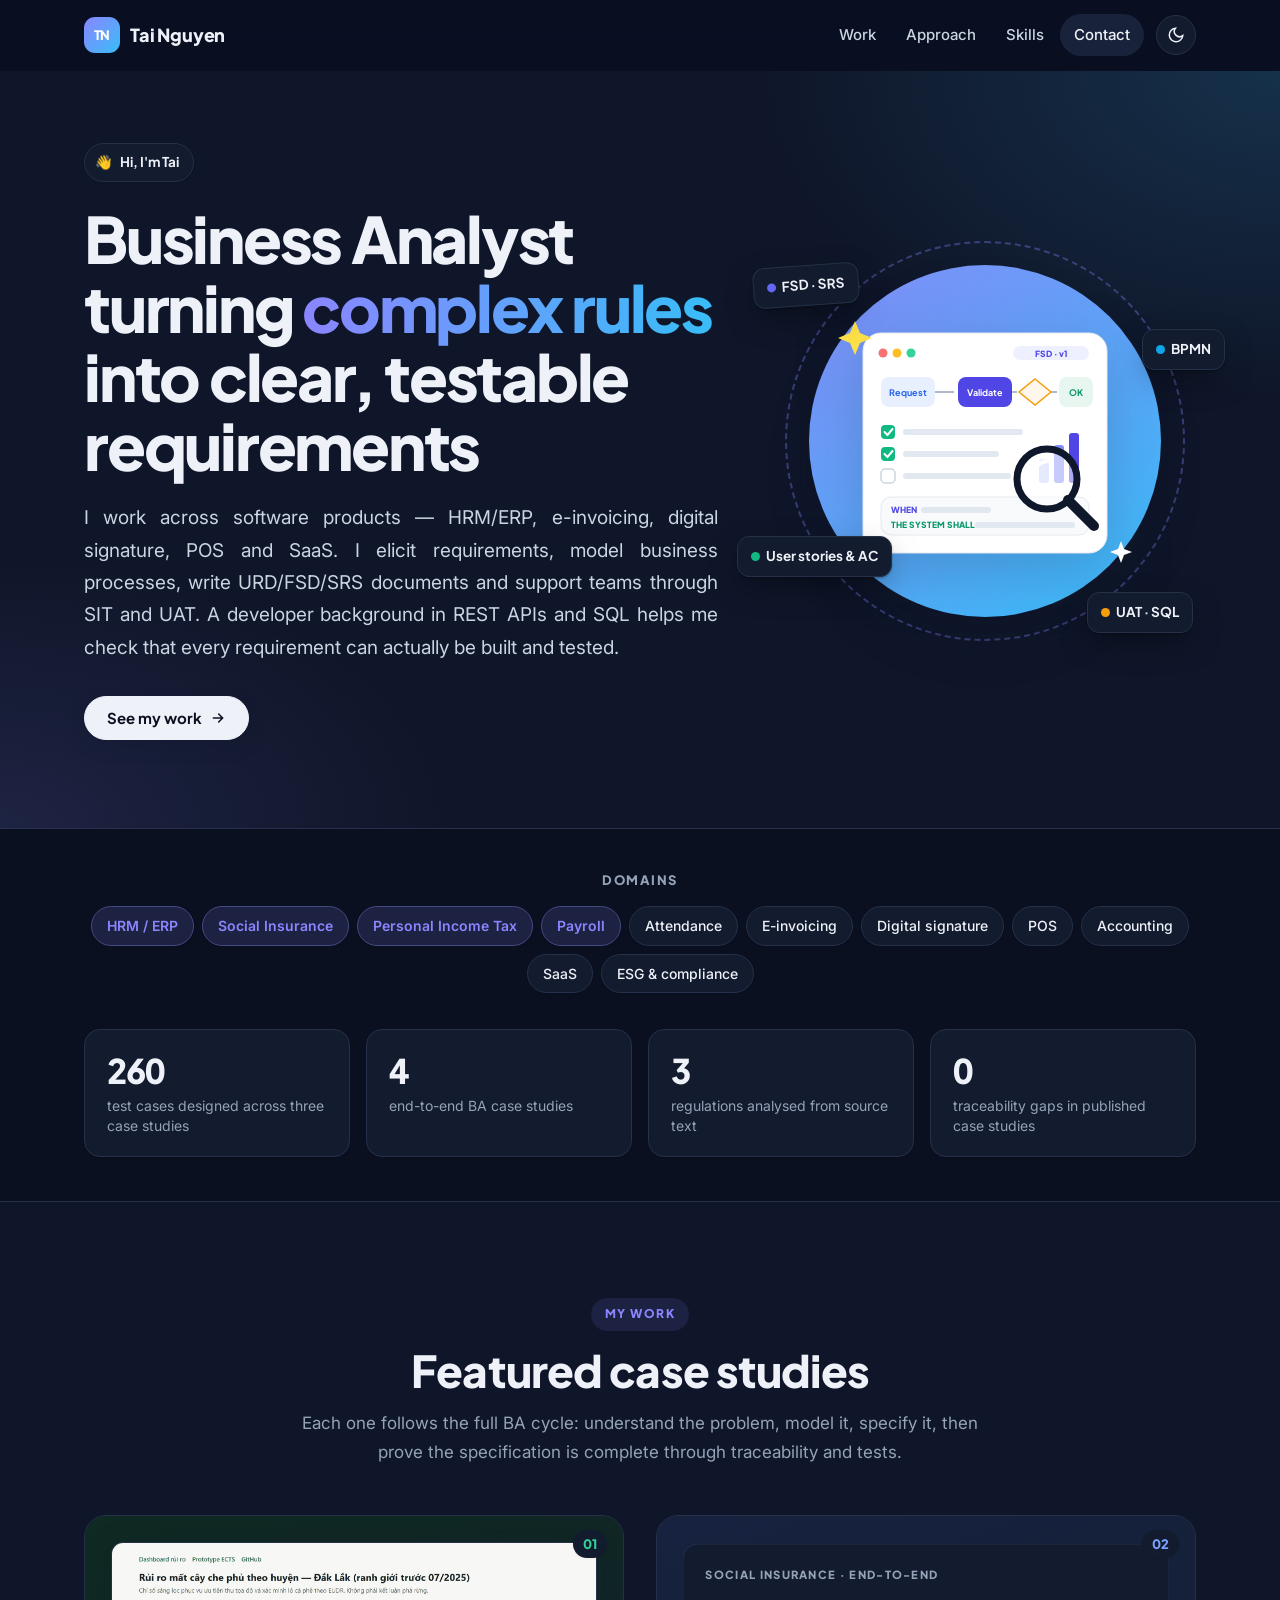
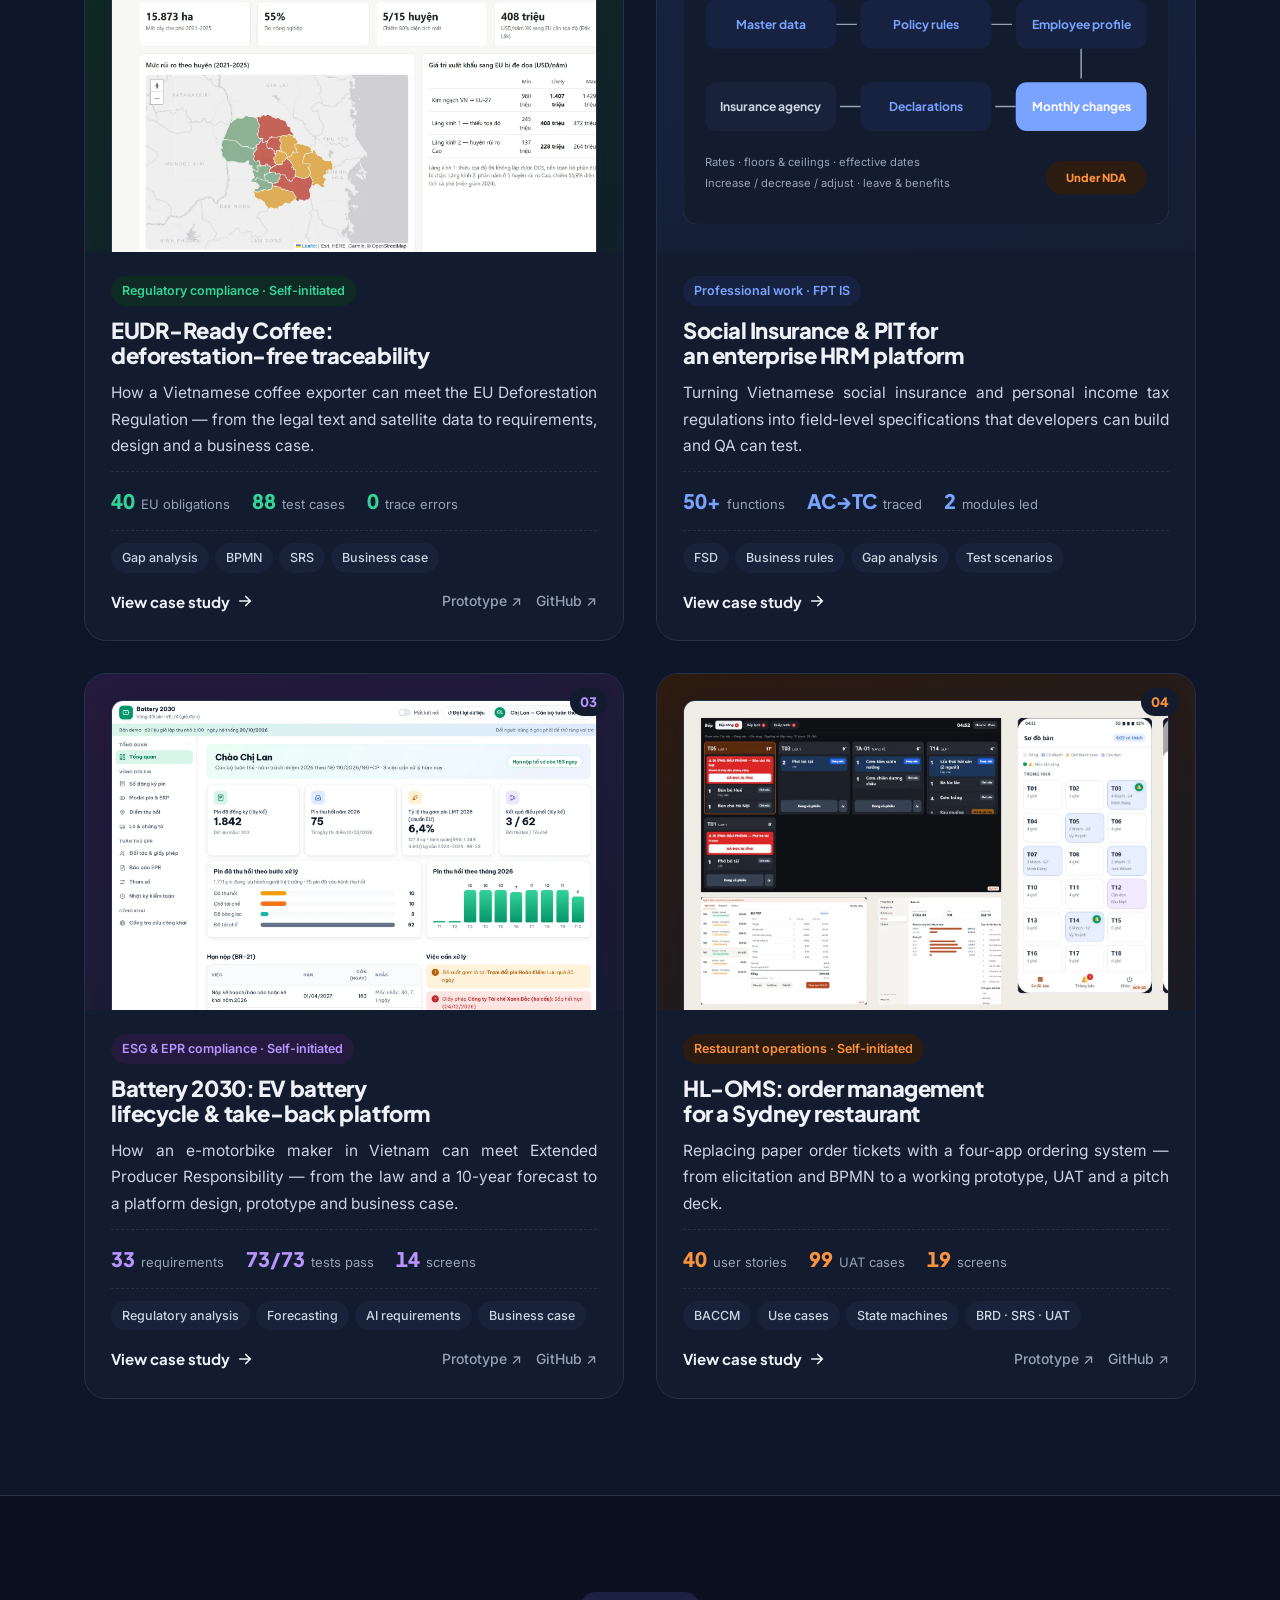
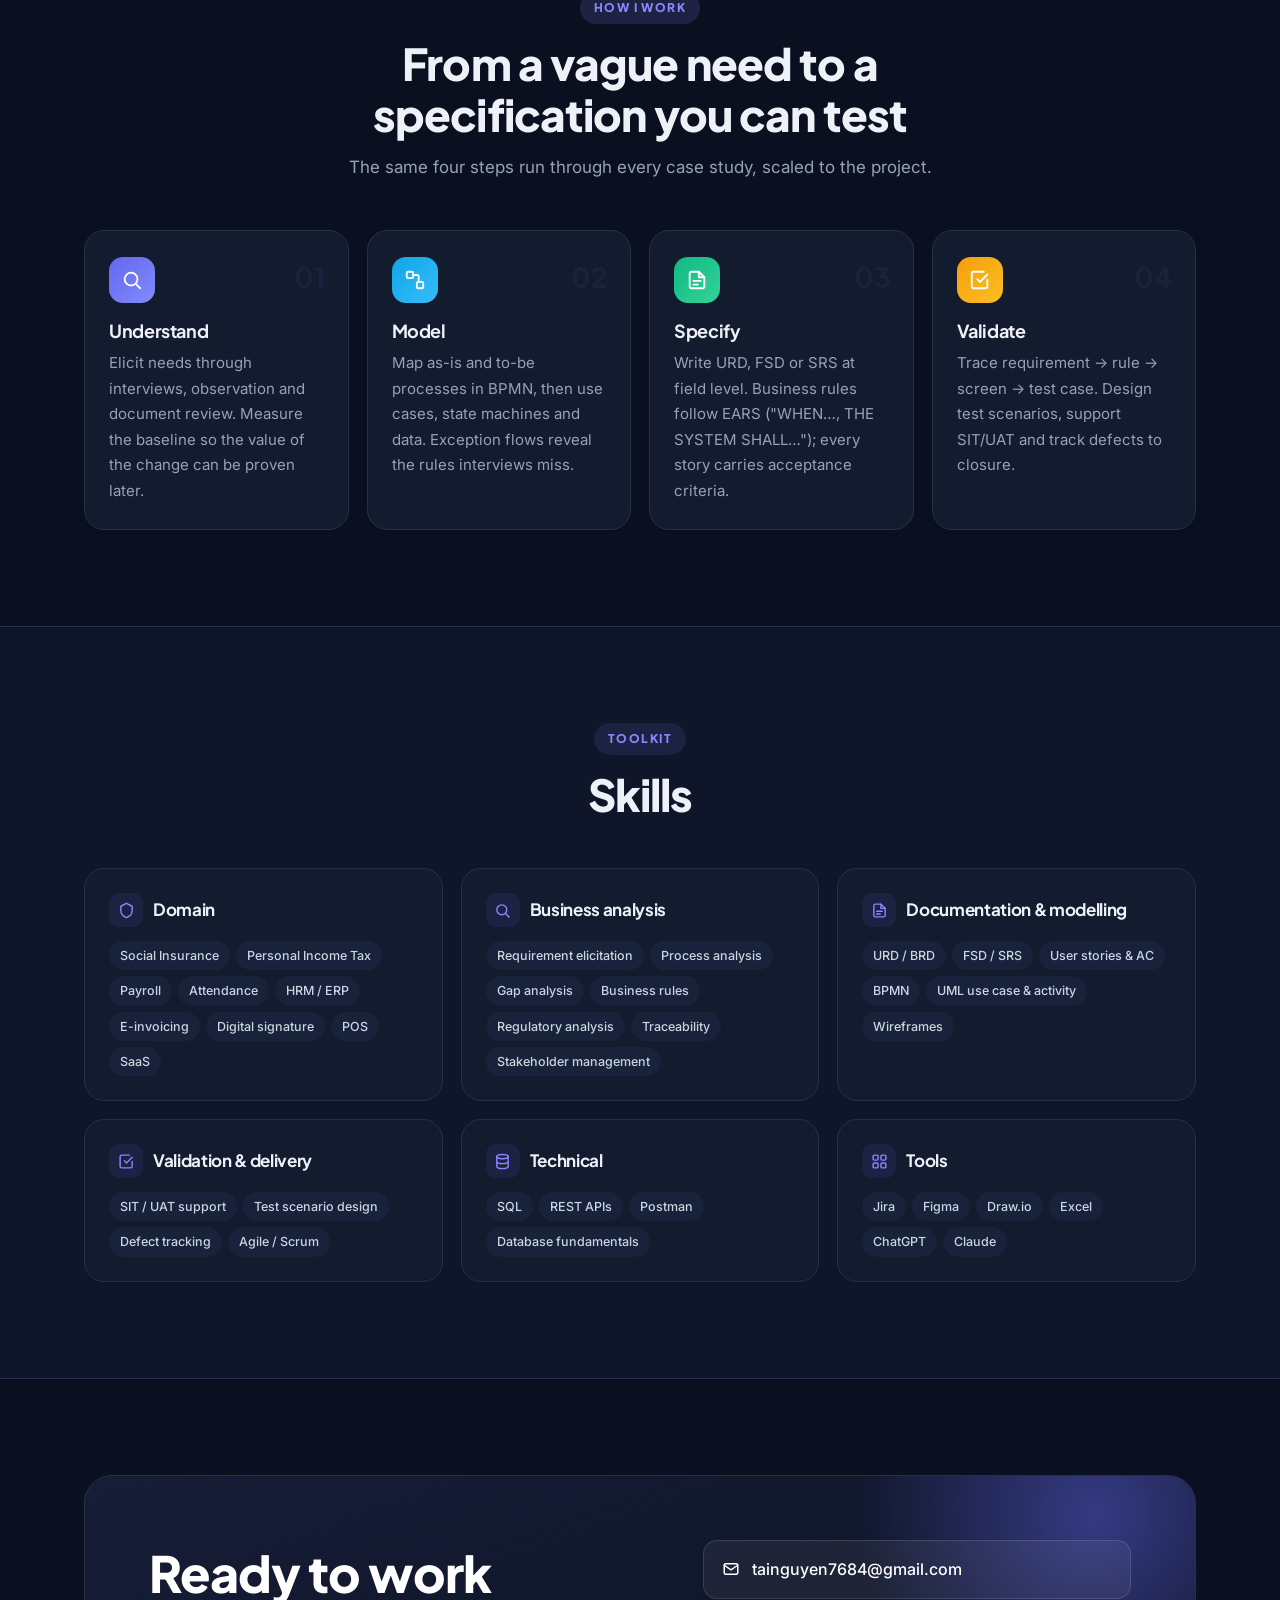
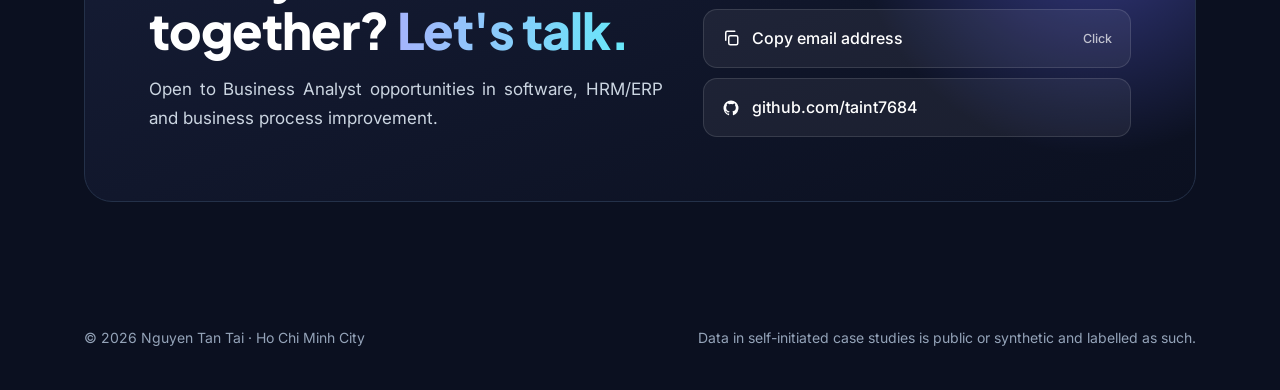
==== commit fbe07515: "Bo cac nut va lien ket CV (Download/Request CV) Co-Authored-By: Claude Opus 5.5 <noreply@anthropic.c" ====
--- a/index.html
+++ b/index.html
@@ -28,7 +28,6 @@
       <li><a href="#skills">Skills</a></li>
       <li><a href="#contact">Contact</a></li>
     </ul>
-    <a class="btn btn-primary btn-sm nav-cta" href="assets/cv/Nguyen-Tan-Tai-CV.pdf" download>Download CV</a>
     <button class="icon-btn theme-btn" type="button" aria-label="Toggle dark mode">
       <svg class="sun" viewBox="0 0 24 24" fill="none" stroke="currentColor" stroke-width="2" stroke-linecap="round"><circle cx="12" cy="12" r="4"/><path d="M12 2v2M12 20v2M4.9 4.9l1.4 1.4M17.7 17.7l1.4 1.4M2 12h2M20 12h2M4.9 19.1l1.4-1.4M17.7 6.3l1.4-1.4"/></svg>
       <svg class="moon" viewBox="0 0 24 24" fill="none" stroke="currentColor" stroke-width="2" stroke-linecap="round"><path d="M21 12.8A9 9 0 1 1 11.2 3a7 7 0 0 0 9.8 9.8z"/></svg>
@@ -56,11 +55,6 @@
       <div class="btn-row">
         <a class="btn btn-primary" href="#work">See my work
           <svg viewBox="0 0 24 24" fill="none" stroke="currentColor" stroke-width="2.2" stroke-linecap="round"><path d="M5 12h14M13 6l6 6-6 6"/></svg>
-        </a>
-        <!-- EDIT: put your CV PDF at assets/cv/Nguyen-Tan-Tai-CV.pdf -->
-        <a class="btn" href="assets/cv/Nguyen-Tan-Tai-CV.pdf" download>
-          <svg viewBox="0 0 24 24" fill="none" stroke="currentColor" stroke-width="2" stroke-linecap="round"><path d="M12 3v12M7 10l5 5 5-5M5 21h14"/></svg>
-          Download CV
         </a>
       </div>
     </div>
@@ -365,7 +359,7 @@
     <div class="contact-card reveal">
       <div>
         <h2>Ready to work together? <span>Let's talk.</span></h2>
-        <p>Open to Business Analyst opportunities in software, HRM/ERP and business process improvement. My CV has the latest details on my experience.</p>
+        <p>Open to Business Analyst opportunities in software, HRM/ERP and business process improvement.</p>
       </div>
       <ul class="contact-list">
         <!-- EDIT: contact details -->
@@ -375,9 +369,6 @@
         <li><button type="button" data-copy="tainguyen7684@gmail.com">
           <svg viewBox="0 0 24 24" fill="none" stroke="currentColor" stroke-width="2" stroke-linecap="round"><rect x="9" y="9" width="12" height="12" rx="2"/><path d="M5 15V5a2 2 0 0 1 2-2h10"/></svg>
           Copy email address<span class="hint">Click</span></button></li>
-        <li><a href="assets/cv/Nguyen-Tan-Tai-CV.pdf" download>
-          <svg viewBox="0 0 24 24" fill="none" stroke="currentColor" stroke-width="2" stroke-linecap="round"><path d="M12 3v12M7 10l5 5 5-5M5 21h14"/></svg>
-          Download CV<span class="hint">PDF</span></a></li>
         <li><a href="https://github.com/taint7684" target="_blank" rel="noopener">
           <svg viewBox="0 0 24 24" fill="currentColor"><path d="M12 2a10 10 0 0 0-3.2 19.5c.5.1.7-.2.7-.5v-1.7c-2.8.6-3.4-1.3-3.4-1.3-.5-1.2-1.1-1.5-1.1-1.5-.9-.6.1-.6.1-.6 1 .1 1.5 1 1.5 1 .9 1.6 2.4 1.1 3 .9.1-.7.4-1.1.6-1.4-2.2-.3-4.6-1.1-4.6-5a3.9 3.9 0 0 1 1-2.7c-.1-.3-.4-1.3.1-2.7 0 0 .8-.3 2.8 1a9.6 9.6 0 0 1 5 0c1.9-1.3 2.8-1 2.8-1 .5 1.4.2 2.4.1 2.7a3.9 3.9 0 0 1 1 2.7c0 3.9-2.3 4.7-4.6 5 .4.3.7.9.7 1.9V21c0 .3.2.6.7.5A10 10 0 0 0 12 2z"/></svg>
           github.com/taint7684</a></li>
